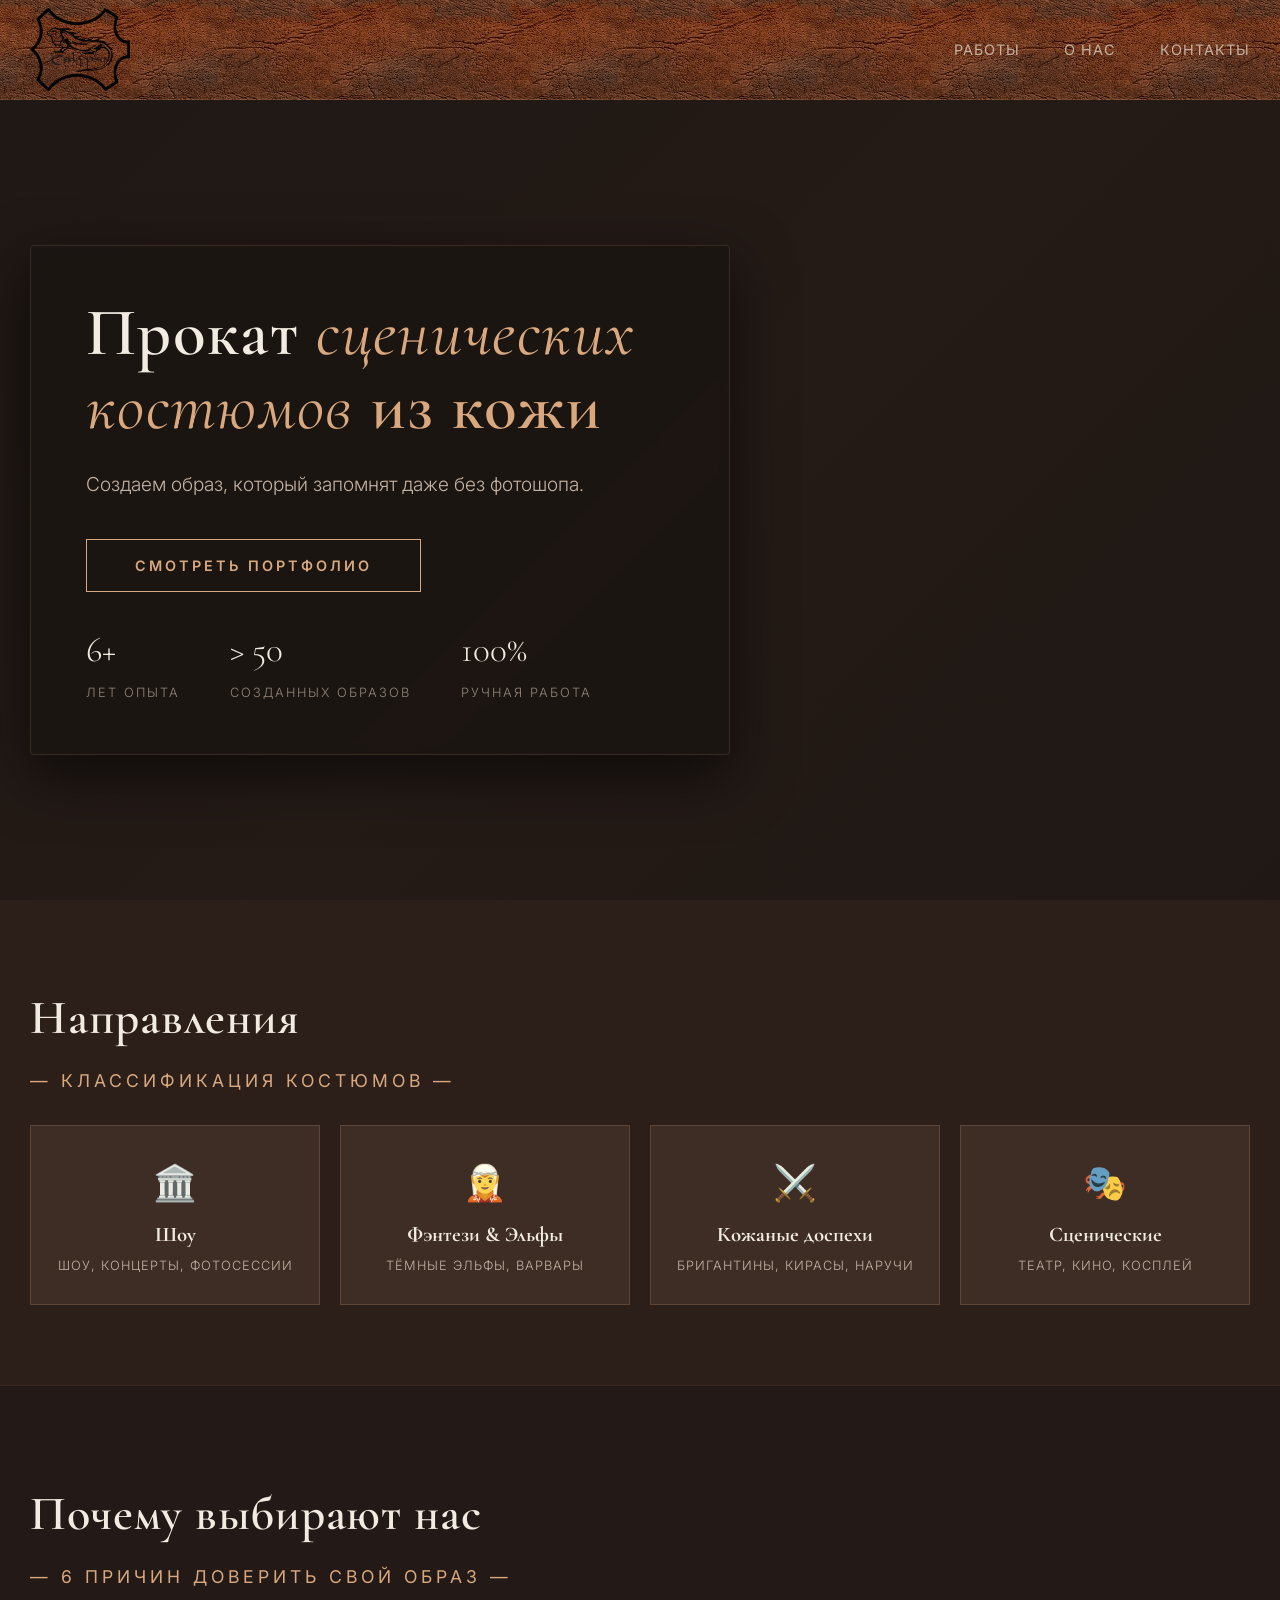
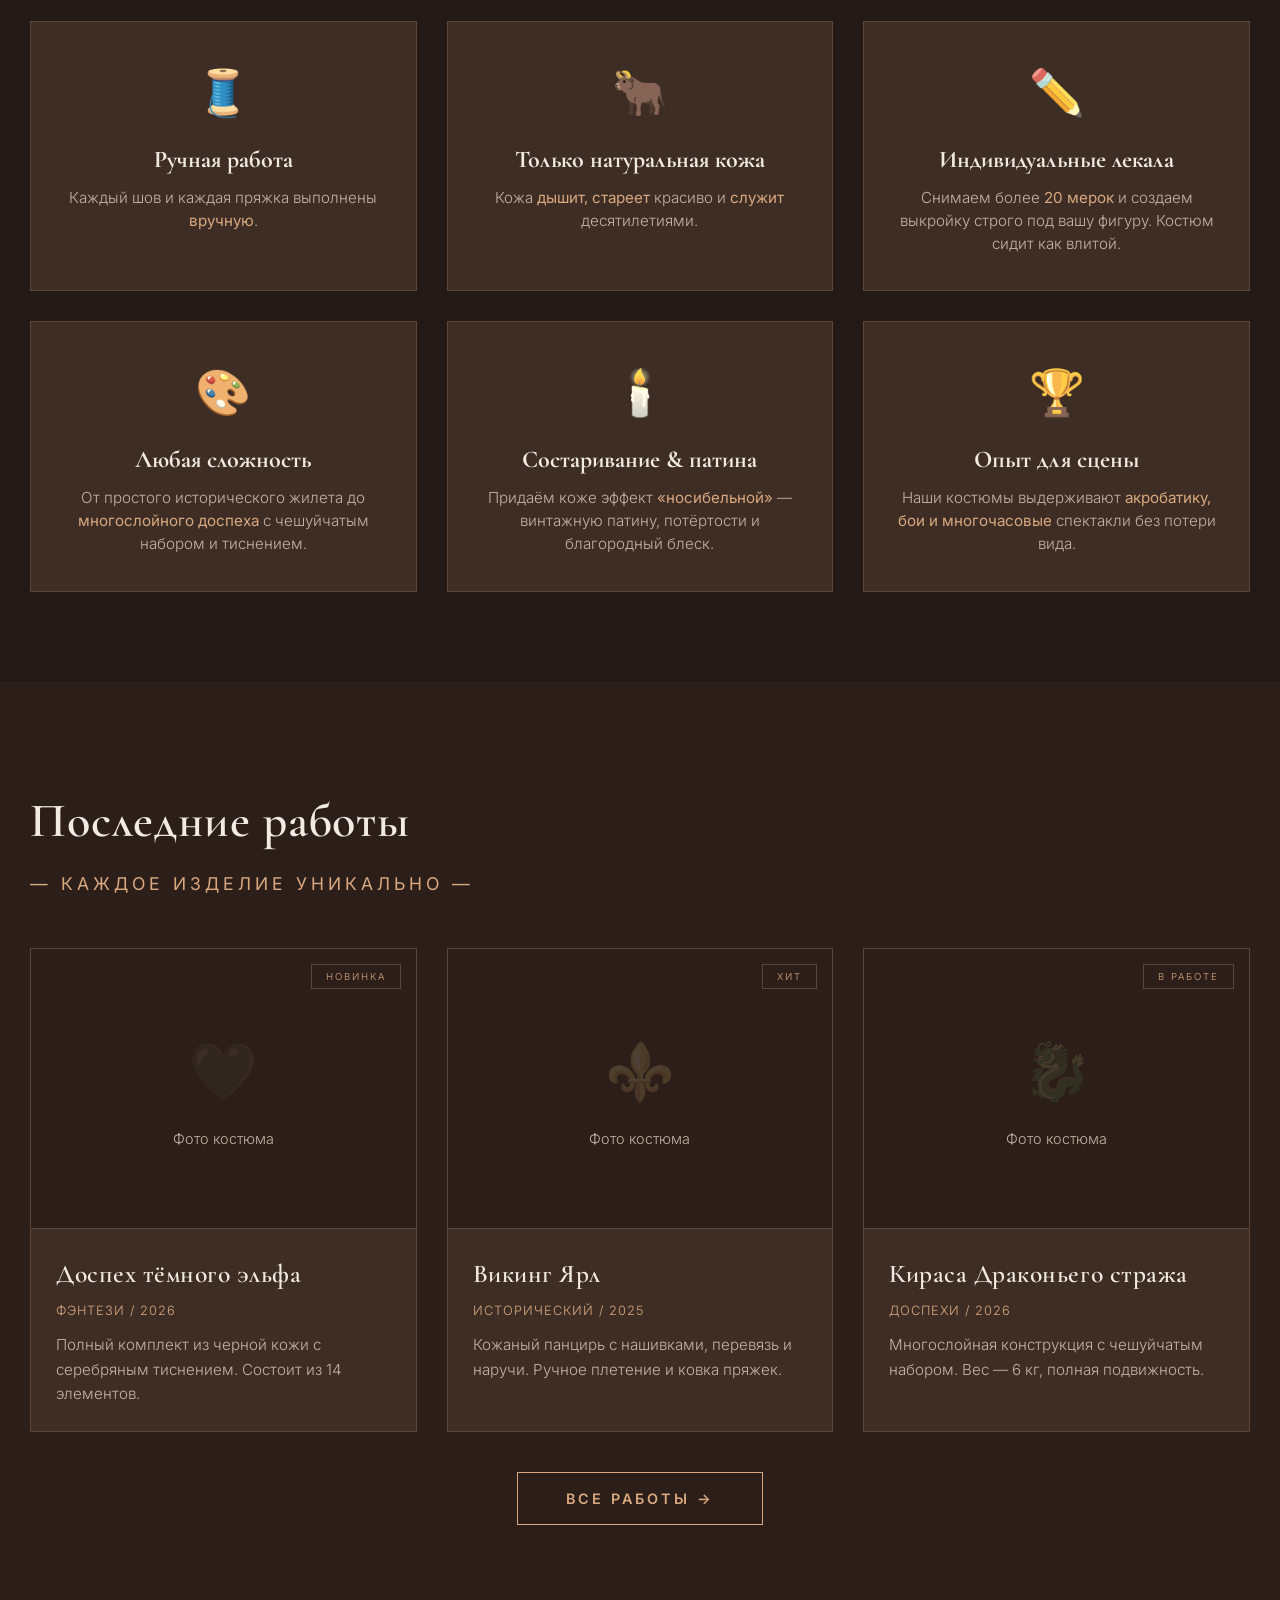
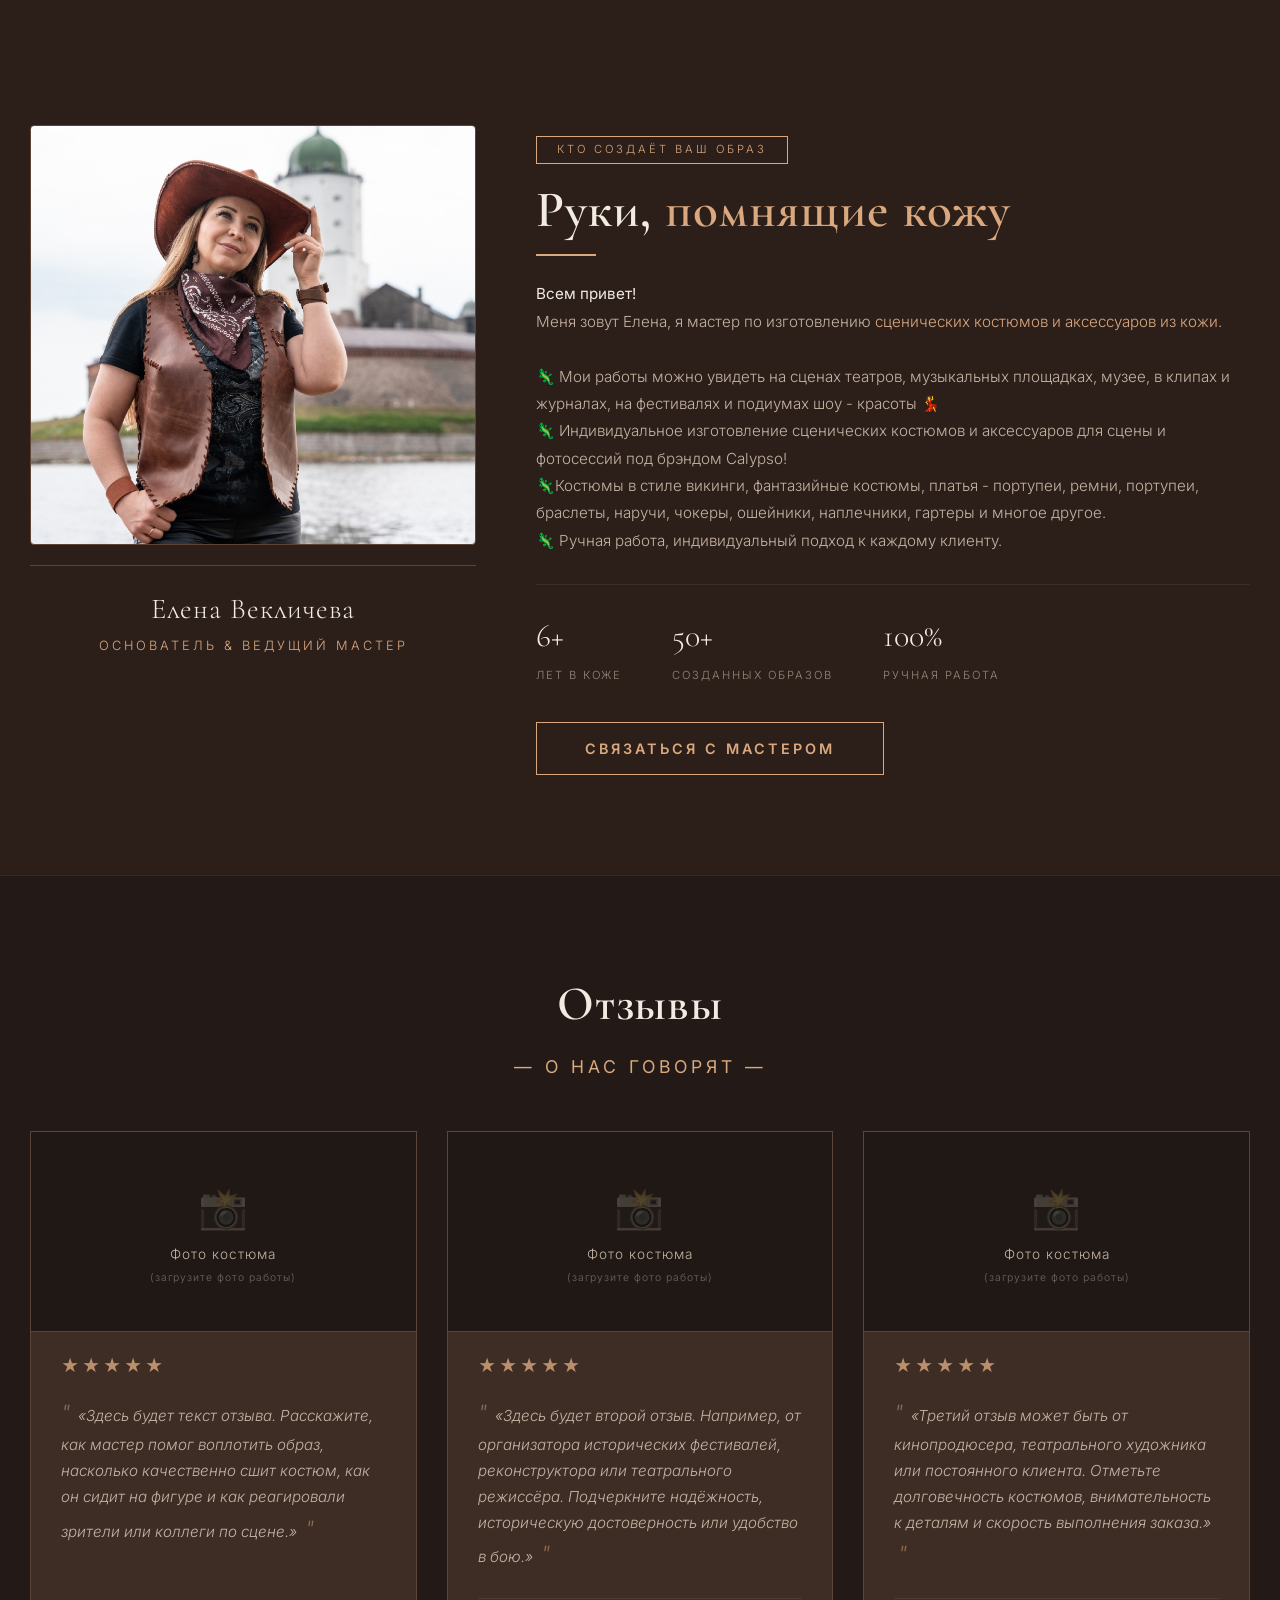
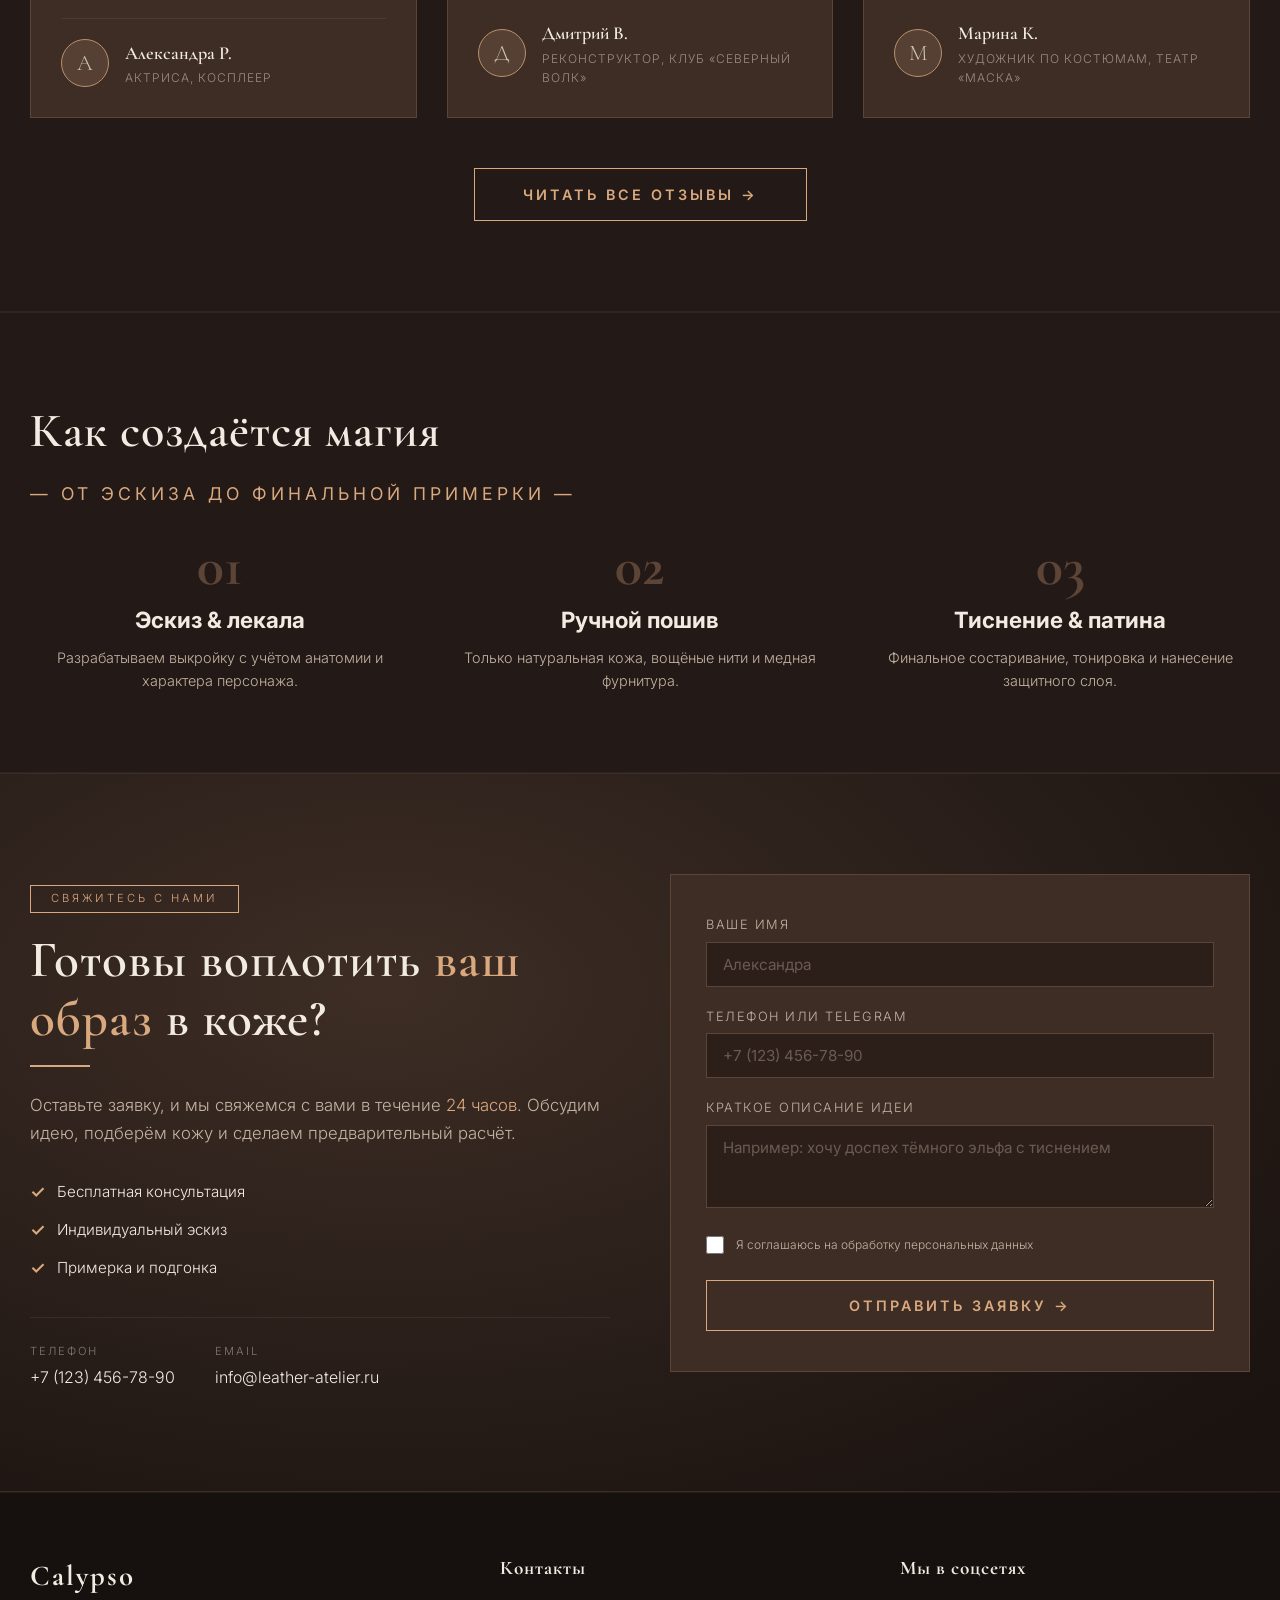
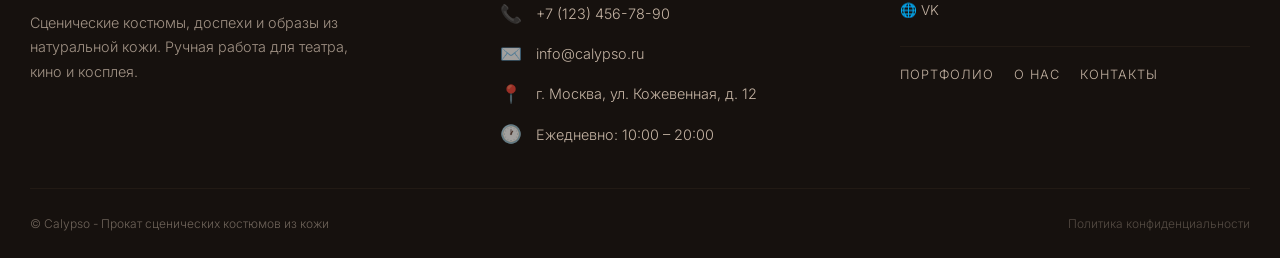
==== index.html @ 874134fe "Add files via upload" ====
<!DOCTYPE html>
<html lang="ru">
<head>
    <meta charset="UTF-8">
    <meta name="viewport" content="width=device-width, initial-scale=1.0">
    <title>Calypso - Прокат сценических костюмов из кожи</title>
    <!-- Шрифт для "эпичности" -->
    <link rel="preconnect" href="https://fonts.googleapis.com">
    <link rel="preconnect" href="https://fonts.gstatic.com" crossorigin>
    <link href="https://fonts.googleapis.com/css2?family=Cormorant+Garamond:ital,wght@0,400;0,600;0,700;1,400&family=Inter:wght@300;400;600&display=swap" rel="stylesheet">
    <link rel="stylesheet" href="style.css">
    <link rel="stylesheet" href="media.css">
    <script src="script.js" defer></script>
</head>
<body>

<header class="header">
    <div class="container header-wrap">
        <img src="img/logo_calypso.png" width="100px">
        <nav class="nav">
            <a href="#portfolio">Работы</a>
            <a href="#expert">О нас</a>
            <a href="#footer">Контакты</a>
        </nav>
    </div>
</header>

<main>
    <!-- 1 ГЕРОЙ (Fullscreen + Параллакс) -->
    <section class="hero hero-fullscreen" id="hero">
        <div class="hero-parallax" id="heroParallax">
            <div class="hero-bg-image">

                <!-- РАСКОММЕНТИРУЙТЕ ДЛЯ РЕАЛЬНОГО ФОТО -->
                <img src="img/main3.jpg" alt="Фоновое изображение">
            </div>
            <div class="hero-overlay"></div>
        </div>

        <div class="container hero-content">
            <div class="hero-text-block">
                <h1>Прокат <i>сценических костюмов </i><span class="gold-text">из кожи</span></h1>
                <p>Создаем образ, который запомнят даже без фотошопа.</p>
                <a href="#portfolio" class="btn-primary">Смотреть портфолио</a>
                <div class="hero-stats">
                    <div><span>6+</span><small>лет опыта</small></div>
                    <div><span>> 50</span><small>созданных образов</small></div>
                    <div><span>100%</span><small>ручная работа</small></div>
                </div>
            </div>
        </div>
    </section>

    <!-- 2 КЛАССИФИКАЦИЯ (заглушка) -->
    <section class="categories">
        <div class="container">
            <h2>Направления</h2>
            <div class="section-subtitle">— классификация костюмов —</div>
            <div class="categories-grid">
                <div class="category-item">
                    <div class="cat-icon">🏛️</div>
                    <h4>Шоу</h4>
                    <p>Шоу, Концерты, Фотосессии</p>
                </div>
                <div class="category-item">
                    <div class="cat-icon">🧝</div>
                    <h4>Фэнтези & Эльфы</h4>
                    <p>Тёмные эльфы, варвары</p>
                </div>
                <div class="category-item">
                    <div class="cat-icon">⚔️</div>
                    <h4>Кожаные доспехи</h4>
                    <p>Бригантины, кирасы, наручи</p>
                </div>
                <div class="category-item">
                    <div class="cat-icon">🎭</div>
                    <h4>Сценические</h4>
                    <p>Театр, кино, косплей</p>
                </div>
            </div>
        </div>
    </section>

    <!-- 3 СЕКЦИЯ: ПРЕИМУЩЕСТВА -->
    <section class="advantages">
        <div class="container">
            <h2>Почему выбирают нас</h2>
            <div class="section-subtitle">— 6 причин доверить свой образ —</div>

            <div class="advantages-grid">
                <!-- 1 -->
                <div class="advantage-item">
                    <span class="adv-icon">🧵</span>
                    <h4>Ручная работа</h4>
                    <p>Каждый шов и каждая пряжка выполнены <span class="highlight">вручную</span>.</p>
                </div>
                <!-- 2 -->
                <div class="advantage-item">
                    <span class="adv-icon">🐂</span>
                    <h4>Только натуральная кожа</h4>
                    <p>Кожа <span class="highlight">дышит, стареет</span> красиво и <span class="highlight">служит</span> десятилетиями.</p>
                </div>
                <!-- 3 -->
                <div class="advantage-item">
                    <span class="adv-icon">✏️</span>
                    <h4>Индивидуальные лекала</h4>
                    <p>Снимаем более <span class="highlight">20 мерок</span> и создаем выкройку строго под вашу фигуру. Костюм сидит как влитой.</p>
                </div>
                <!-- 4 -->
                <div class="advantage-item">
                    <span class="adv-icon">🎨</span>
                    <h4>Любая сложность</h4>
                    <p>От простого исторического жилета до <span class="highlight">многослойного доспеха</span> с чешуйчатым набором и тиснением.</p>
                </div>
                <!-- 5 -->
                <div class="advantage-item">
                    <span class="adv-icon">🕯️</span>
                    <h4>Состаривание & патина</h4>
                    <p>Придаём коже эффект <span class="highlight">«носибельной»</span> — винтажную патину, потёртости и благородный блеск.</p>
                </div>
                <!-- 6 -->
                <div class="advantage-item">
                    <span class="adv-icon">🏆</span>
                    <h4>Опыт для сцены</h4>
                    <p>Наши костюмы выдерживают <span class="highlight">акробатику, бои и многочасовые</span> спектакли без потери вида.</p>
                </div>
            </div>
        </div>
    </section>

    <!-- 4 ПОРТФОЛИО (примеры работ) -->
    <section class="portfolio" id="portfolio">
        <div class="container">
            <h2>Последние работы</h2>
            <div class="section-subtitle">— каждое изделие уникально —</div>

            <div class="portfolio-grid">
                <!-- КАРТОЧКА 1 -->
                <div class="portfolio-card">
                    <div class="card-image">
                        <div class="placeholder-icon">🖤</div>
                        <span>Фото костюма</span>
                        <div class="badge">новинка</div>
                    </div>
                    <div class="card-body">
                        <h3>Доспех тёмного эльфа</h3>
                        <div class="meta">Фэнтези / 2026</div>
                        <p>Полный комплект из черной кожи с серебряным тиснением. Состоит из 14 элементов.</p>
                    </div>
                </div>

                <!-- КАРТОЧКА 2 -->
                <div class="portfolio-card">
                    <div class="card-image">
                        <div class="placeholder-icon">⚜️</div>
                        <span>Фото костюма</span>
                        <div class="badge">хит</div>
                    </div>
                    <div class="card-body">
                        <h3>Викинг Ярл</h3>
                        <div class="meta">Исторический / 2025</div>
                        <p>Кожаный панцирь с нашивками, перевязь и наручи. Ручное плетение и ковка пряжек.</p>
                    </div>
                </div>

                <!-- КАРТОЧКА 3 -->
                <div class="portfolio-card">
                    <div class="card-image">
                        <div class="placeholder-icon">🐉</div>
                        <span>Фото костюма</span>
                        <div class="badge">в работе</div>
                    </div>
                    <div class="card-body">
                        <h3>Кираса Драконьего стража</h3>
                        <div class="meta">Доспехи / 2026</div>
                        <p>Многослойная конструкция с чешуйчатым набором. Вес — 6 кг, полная подвижность.</p>
                    </div>
                </div>
            </div>

            <div style="text-align: center;">
                <a href="#" class="btn-primary">Все работы →</a>
            </div>
        </div>
    </section>

    <!-- 5 СЕКЦИЯ: ОБ ЭКСПЕРТЕ -->
    <section class="expert" id="expert">
        <div class="container">
            <div class="expert-wrap">

                <!-- Левая колонка — фото мастера (заглушка) -->
                <div class="expert-photo">
                    <div class="photo-placeholder">

                    </div>
                    <div class="expert-sign">
                        <span class="sign-name">Елена Векличева</span>
                        <span class="sign-title">Основатель &amp; ведущий мастер</span>
                    </div>
                </div>

                <!-- Правая колонка — текст -->
                <div class="expert-content">
                    <div class="expert-badge">Кто создаёт ваш образ</div>
                    <h2>Руки, <span class="gold-text">помнящие кожу</span></h2>
                    <div class="expert-divider"></div>

                    <div class="expert-text">

                        <p>
                            <strong>Всем привет!</strong><br>
                            Меня зовут Елена, я мастер по изготовлению <span class="gold-text">сценических костюмов и аксессуаров из кожи</span>.<br><br>

                            🦎 Мои работы можно увидеть на сценах театров, музыкальных площадках, музее, в клипах и журналах, на фестивалях и подиумах шоу - красоты 💃<br>

                            🦎 Индивидуальное изготовление сценических костюмов и аксессуаров для сцены и фотосессий под брэндом Calypso!<br>

                            🦎Костюмы в стиле викинги, фантазийные костюмы, платья - портупеи, ремни, портупеи, браслеты, наручи, чокеры, ошейники, наплечники, гартеры и многое другое.<br>

                            🦎 Ручная работа, индивидуальный подход к каждому клиенту.
                        </p>
                    </div>

                    <div class="expert-stats-mini">
                        <div>
                            <span>6+</span>
                            <small>лет в коже</small>
                        </div>
                        <div>
                            <span>50+</span>
                            <small>созданных образов</small>
                        </div>
                        <div>
                            <span>100%</span>
                            <small>ручная работа</small>
                        </div>
                    </div>

                    <a href="#" class="btn-primary">Связаться с мастером</a>
                </div>

            </div>
        </div>
    </section>

    <!-- 6 СЕКЦИЯ: ОТЗЫВЫ С ФОТО РАБОТ -->
    <section class="reviews">
        <div class="container">
            <div class="reviews-header">
                <h2>Отзывы</h2>
                <div class="section-subtitle">— о нас говорят —</div>
            </div>

            <div class="reviews-grid">
                <!-- ОТЗЫВ 1 -->
                <div class="review-card">
                    <div class="review-work-photo">
                        <div class="work-placeholder">
                            <span>📸</span>
                            <span>Фото костюма</span>
                            <small>(загрузите фото работы)</small>
                        </div>
                    </div>
                    <div class="review-stars">★★★★★</div>
                    <blockquote>
                        «Здесь будет текст отзыва. Расскажите, как мастер помог воплотить образ,
                        насколько качественно сшит костюм, как он сидит на фигуре и
                        как реагировали зрители или коллеги по сцене.»
                    </blockquote>
                    <div class="review-author">
                        <div class="author-avatar">
                            <span>А</span>
                        </div>
                        <div class="author-info">
                            <span class="author-name">Александра Р.</span>
                            <span class="author-role">Актриса, косплеер</span>
                        </div>
                    </div>
                </div>

                <!-- ОТЗЫВ 2 -->
                <div class="review-card">
                    <div class="review-work-photo">
                        <div class="work-placeholder">
                            <span>📸</span>
                            <span>Фото костюма</span>
                            <small>(загрузите фото работы)</small>
                        </div>
                    </div>
                    <div class="review-stars">★★★★★</div>
                    <blockquote>
                        «Здесь будет второй отзыв. Например, от организатора исторических фестивалей,
                        реконструктора или театрального режиссёра. Подчеркните надёжность,
                        историческую достоверность или удобство в бою.»
                    </blockquote>
                    <div class="review-author">
                        <div class="author-avatar">
                            <span>Д</span>
                        </div>
                        <div class="author-info">
                            <span class="author-name">Дмитрий В.</span>
                            <span class="author-role">Реконструктор, клуб «Северный волк»</span>
                        </div>
                    </div>
                </div>

                <!-- ОТЗЫВ 3 -->
                <div class="review-card">
                    <div class="review-work-photo">
                        <div class="work-placeholder">
                            <span>📸</span>
                            <span>Фото костюма</span>
                            <small>(загрузите фото работы)</small>
                        </div>
                    </div>
                    <div class="review-stars">★★★★★</div>
                    <blockquote>
                        «Третий отзыв может быть от кинопродюсера, театрального художника или
                        постоянного клиента. Отметьте долговечность костюмов, внимательность
                        к деталям и скорость выполнения заказа.»
                    </blockquote>
                    <div class="review-author">
                        <div class="author-avatar">
                            <span>М</span>
                        </div>
                        <div class="author-info">
                            <span class="author-name">Марина К.</span>
                            <span class="author-role">Художник по костюмам, театр «Маска»</span>
                        </div>
                    </div>
                </div>
            </div>

            <!-- Кнопка "Все отзывы" -->
            <div class="reviews-footer">
                <a href="#" class="btn-primary">Читать все отзывы →</a>
            </div>
        </div>
    </section>

    <!-- 7 ПРОЦЕСС -->
    <section class="process">
        <div class="container">
            <h2>Как создаётся магия</h2>
            <div class="section-subtitle">— от эскиза до финальной примерки —</div>
            <div class="process-steps">
                <div class="step">
                    <div class="num">01</div>
                    <h4>Эскиз & лекала</h4>
                    <p>Разрабатываем выкройку с учётом анатомии и характера персонажа.</p>
                </div>
                <div class="step">
                    <div class="num">02</div>
                    <h4>Ручной пошив</h4>
                    <p>Только натуральная кожа, вощёные нити и медная фурнитура.</p>
                </div>
                <div class="step">
                    <div class="num">03</div>
                    <h4>Тиснение & патина</h4>
                    <p>Финальное состаривание, тонировка и нанесение защитного слоя.</p>
                </div>
            </div>
        </div>
    </section>

    <!-- 8 СЕКЦИЯ: ПРИЗЫВ К ДЕЙСТВИЮ + ФОРМА -->
    <section class="cta">
        <div class="container">
            <div class="cta-wrap">

                <!-- Левая часть — текст -->
                <div class="cta-content">
                    <div class="cta-badge">Свяжитесь с нами</div>
                    <h2>Готовы воплотить <span class="gold-text">ваш образ</span> в коже?</h2>
                    <div class="cta-divider"></div>
                    <p class="cta-text">
                        Оставьте заявку, и мы свяжемся с вами в течение <span class="gold-text">24 часов</span>.
                        Обсудим идею, подберём кожу и сделаем предварительный расчёт.
                    </p>

                    <div class="cta-features">
                        <div class="cta-feature">
                            <span class="feature-icon">✓</span>
                            <span>Бесплатная консультация</span>
                        </div>
                        <div class="cta-feature">
                            <span class="feature-icon">✓</span>
                            <span>Индивидуальный эскиз</span>
                        </div>
                        <div class="cta-feature">
                            <span class="feature-icon">✓</span>
                            <span>Примерка и подгонка</span>
                        </div>
                    </div>

                    <div class="cta-contacts">
                        <div>
                            <span class="contact-label">Телефон</span>
                            <a href="tel:+71234567890" class="contact-link">+7 (123) 456-78-90</a>
                        </div>
                        <div>
                            <span class="contact-label">Email</span>
                            <a href="mailto:info@leather-atelier.ru" class="contact-link">info@leather-atelier.ru</a>
                        </div>
                    </div>
                </div>

                <!-- Правая часть — форма -->
                <div class="cta-form">
                    <form action="#" method="POST" id="contactForm">
                        <div class="form-group">
                            <label for="cta-name">Ваше имя</label>
                            <input type="text" id="cta-name" name="name" placeholder="Александра" required>
                        </div>

                        <div class="form-group">
                            <label for="cta-phone">Телефон или Telegram</label>
                            <input type="text" id="cta-phone" name="phone" placeholder="+7 (123) 456-78-90" required>
                        </div>

                        <div class="form-group">
                            <label for="cta-message">Краткое описание идеи</label>
                            <textarea id="cta-message" name="message" rows="3" placeholder="Например: хочу доспех тёмного эльфа с тиснением"></textarea>
                        </div>

                        <div class="form-group form-checkbox">
                            <input type="checkbox" id="cta-agree" name="agree" required>
                            <label for="cta-agree">
                                Я соглашаюсь на обработку персональных данных
                            </label>
                        </div>

                        <button type="submit" class="btn-primary btn-form">Отправить заявку →</button>
                    </form>
                </div>

            </div>
        </div>
    </section>

</main>

<!-- ФУТЕР С КОНТАКТАМИ -->
<!-- ======================================== -->
<footer id="footer">
    <div class="container">
        <div class="footer-grid">

            <!-- Колонка 1: Логотип + описание -->
            <div class="footer-col footer-brand">
                <div class="footer-logo">Calypso</div>
                <p class="footer-desc">
                    Сценические костюмы, доспехи и образы из натуральной кожи.
                    Ручная работа для театра, кино и косплея.
                </p>
            </div>

            <!-- Колонка 2: Контакты -->
            <div class="footer-col footer-contacts">
                <h4>Контакты</h4>
                <ul class="footer-contact-list">
                    <li>
                        <span class="fc-icon">📞</span>
                        <a href="tel:+71234567890">+7 (123) 456-78-90</a>
                    </li>
                    <li>
                        <span class="fc-icon">✉️</span>
                        <a href="mailto:info@leather-atelier.ru">info@calypso.ru</a>
                    </li>
                    <li>
                        <span class="fc-icon">📍</span>
                        <span>г. Москва, ул. Кожевенная, д. 12</span>
                    </li>
                    <li>
                        <span class="fc-icon">🕐</span>
                        <span>Ежедневно: 10:00 – 20:00</span>
                    </li>
                </ul>
            </div>

            <!-- Колонка 3: Соцсети + быстрые ссылки -->
            <div class="footer-col footer-social-col">
                <h4>Мы в соцсетях</h4>
                <div class="footer-social-links">
                    <a href="https://vk.ru/kozha.calypso" class="social-link" title="VK">🌐 VK</a>
                </div>
                <div class="footer-nav-links">
                    <a href="#portfolio">Портфолио</a>
                    <a href="#expert">О нас</a>
                    <a href="#footer">Контакты</a>
                </div>
            </div>

        </div>

        <!-- Нижняя строка -->
        <div class="footer-bottom">
            <span>© Calypso - Прокат сценических костюмов из кожи</span>
            <span>
        <a href="#" class="footer-policy">Политика конфиденциальности</a>
      </span>
        </div>
    </div>
</footer>

</body>
</html>
---- style.css ----
/* ----- НОВАЯ ПАЛИТРА "БЛАГОРОДНАЯ КОЖА" (СИЛЬНО ОТЛИЧАЕТСЯ ОТ ЧЕРНОГО) ----- */
   :root {
     --bg-deep: #2c1f1a;    /* ТЕПЛЫЙ КОРИЧНЕВЫЙ, почти кофе */
     --bg-card: #3d2d25;    /* СВЕТЛЕЕ НА 1 ТОН */
     --bg-light: #4f3a30;   /* ДЛЯ ГРАДИЕНТОВ */
     --text-cream: #f2ebe1; /* СВЕТЛЫЙ КРЕМ, как светлая замша */
     --text-muted: #c4b3a3; /* НЕЖНЫЙ БЕЖЕВО-СЕРЫЙ */
     --leather-gold: #d9a87e; /* МЕДОВО-КОНЬЯЧНЫЙ */
     --leather-rich: #b8835a; /* НАСЫЩЕННЫЙ ОРЕХ */
     --border-leather: #5c4537; /* ЦВЕТ ШВА НА КОЖЕ */
     --shadow-warm: rgba(180, 120, 80, 0.25);
   }

   * {
     margin: 0;
     padding: 0;
     box-sizing: border-box;
   }

   body {
     background-color: var(--bg-deep);
     color: var(--text-cream);
     font-family: 'Inter', sans-serif;
     font-weight: 300;
     line-height: 1.6;
     scroll-behavior: smooth;
   }

   .container {
     max-width: 1280px;
     margin: 0 auto;
     padding: 0 30px;
   }

   h1, h2, h3 {
     font-family: 'Cormorant Garamond', serif;
     font-weight: 600;
     letter-spacing: 0.02em;
   }

   h2 {
     font-size: 3rem;
     margin-bottom: 10px;
     color: var(--text-cream);
   }

   .section-subtitle {
     font-size: 1.1rem;
     text-transform: uppercase;
     letter-spacing: 4px;
     color: var(--leather-gold);
     font-weight: 400;
     margin-bottom: 30px;
   }

   .gold-text {
     color: var(--leather-gold);
   }

   .btn-primary {
     display: inline-block;
     background: transparent;
     border: 1.5px solid var(--leather-gold);
     color: var(--leather-gold);
     padding: 14px 48px;
     font-size: 0.9rem;
     text-transform: uppercase;
     letter-spacing: 3px;
     font-weight: 600;
     cursor: pointer;
     transition: all 0.3s ease;
     text-decoration: none;
     font-family: 'Inter', sans-serif;
   }

   .btn-primary:hover {
     background: var(--leather-gold);
     color: var(--bg-deep);
     box-shadow: 0 0 30px var(--shadow-warm);
   }

   /* ----- ШАПКА ----- */
   header {
       background-image: url("img/kozha.jpg");
     padding: 8px 0;
     border-bottom: 1px solid rgba(217, 168, 126, 0.2);
     position: sticky;
     top: 0;


     z-index: 50;
   }

   .header-wrap {

     display: flex;
     justify-content: space-between;
     align-items: center;
   }

   .logo {
     font-family: 'Cormorant Garamond', serif;
     font-size: 1.8rem;
     font-weight: 700;
     letter-spacing: 2px;
     color: var(--text-cream);
   }

   .logo span {
     color: var(--leather-gold);
   }

   .nav a {
     color: var(--text-muted);
     text-decoration: none;
     margin-left: 40px;
     font-size: 0.9rem;
     letter-spacing: 1px;
     transition: color 0.3s;
     text-transform: uppercase;
     font-weight: 400;
   }

   .nav a:hover {
     color: var(--text-cream);
   }

/* ----- 1 ГЕРОЙ (FULLSCREEN + ПАРАЛЛАКС) ----- */
.hero-fullscreen {
    position: relative;
    height: calc(100vh - 100px); /* 80px — примерная высота шапки */
    min-height: 450px;
    display: flex;
    align-items: center;
    padding: 0;
    background: none;
    border-bottom: none;
    overflow: hidden;
}

/* Параллакс-контейнер */
.hero-parallax {
    position: absolute;
    top: -20%;
    left: 0;
    width: 100%;
    height: 140%;
    z-index: 0;
    will-change: transform;
    transition: transform 0.05s linear;
}

.hero-bg-image {
    width: 100%;
    height: 100%;
    background: #2c1f1a;
}

.hero-bg-image img {
    width: 100%;
    height: 100%;
    object-fit: cover;
    display: block;
}

/* Затемнение */
.hero-overlay {
    position: absolute;
    top: 0;
    left: 0;
    width: 100%;
    height: 100%;
    background: linear-gradient(
            135deg,
            rgba(26, 21, 18, 0.75) 0%,
            rgba(26, 21, 18, 0.45) 50%,
            rgba(26, 21, 18, 0.7) 100%
    );
    z-index: 1;
}

/* Контент поверх фона */
.hero-content {
    position: relative;
    z-index: 2;
    width: 100%;
    padding: 40px 30px;
}

/* Текстовый блок */
.hero-text-block {
    max-width: 700px;
    background: rgba(26, 21, 18, 0.75);
    backdrop-filter: blur(4px);
    padding: 50px 55px;
    border: 1px solid rgba(217, 168, 126, 0.15);
    border-radius: 4px;
    box-shadow: 0 20px 60px rgba(0, 0, 0, 0.6);
}

.hero-text-block h1 {
    font-size: 4.2rem;
    line-height: 1.1;
    margin-bottom: 25px;
    color: #f2ebe1;
}

.hero-text-block h1 i {
    font-style: italic;
    font-weight: 400;
    color: var(--leather-gold);
}

.hero-text-block .gold-text {
    color: var(--leather-gold);
}

.hero-text-block p {
    font-size: 1.2rem;
    color: var(--text-muted);
    max-width: 500px;
    margin-bottom: 40px;
}

.hero-text-block .hero-stats {
    display: flex;
    gap: 50px;
    margin-top: 30px;
}

.hero-text-block .hero-stats div span {
    display: block;
    font-size: 2.2rem;
    font-family: 'Cormorant Garamond', serif;
    color: #f2ebe1;
}

.hero-text-block .hero-stats div small {
    font-size: 0.8rem;
    text-transform: uppercase;
    letter-spacing: 2px;
    color: var(--text-muted);
    opacity: 0.7;
}

.hero-text-block .btn-primary {
    border-color: var(--leather-gold);
    color: var(--leather-gold);
}

.hero-text-block .btn-primary:hover {
    background: var(--leather-gold);
    color: var(--bg-deep);
    box-shadow: 0 0 30px rgba(217, 168, 126, 0.25);
}

   /* ----- 2 КАТЕГОРИИ ----- */
   .categories {
     padding: 80px 0;
     border-bottom: 1px solid rgba(217, 168, 126, 0.08);
   }

   .categories-grid {
     display: grid;
     grid-template-columns: repeat(4, 1fr);
     gap: 20px;
     margin-top: 20px;
   }

   .category-item {
     background: var(--bg-card);
     padding: 28px 20px;
     text-align: center;
     border: 1px solid var(--border-leather);
     transition: all 0.3s;
     cursor: default;
   }

   .category-item:hover {
     border-color: var(--leather-gold);
     transform: translateY(-4px);
     background: #4f3a30;
     box-shadow: 0 12px 30px rgba(0,0,0,0.4);
   }

   .category-item .cat-icon {
     font-size: 2.2rem;
     margin-bottom: 8px;
     filter: sepia(0.3);
   }

   .category-item h4 {
     font-family: 'Cormorant Garamond', serif;
     font-size: 1.3rem;
     color: var(--text-cream);
   }

   .category-item p {
     font-size: 0.8rem;
     color: var(--text-muted);
     margin-top: 4px;
     text-transform: uppercase;
     letter-spacing: 1px;
   }
   
   /* ----- 3 СЕКЦИЯ: ПРЕИМУЩЕСТВА ----- */
.advantages {
  padding: 90px 0;
  background: #231916;
  border-bottom: 1px solid rgba(217, 168, 126, 0.08);
}

.advantages-grid {
  display: grid;
  grid-template-columns: repeat(3, 1fr);
  gap: 30px;
  margin-top: 30px;
}

.advantage-item {
  background: var(--bg-card);
  padding: 35px 28px;
  border: 1px solid var(--border-leather);
  transition: all 0.3s ease;
  position: relative;
  text-align: center;
}

.advantage-item:hover {
  border-color: var(--leather-gold);
  transform: translateY(-6px);
  box-shadow: 0 16px 40px rgba(0,0,0,0.5);
}

.advantage-item .adv-icon {
  font-size: 2.8rem;
  margin-bottom: 12px;
  display: block;
  filter: sepia(0.3);
}

.advantage-item h4 {
  font-family: 'Cormorant Garamond', serif;
  font-size: 1.5rem;
  color: var(--text-cream);
  margin-bottom: 8px;
}

.advantage-item p {
  color: var(--text-muted);
  font-size: 0.95rem;
  line-height: 1.5;
}

.advantage-item .highlight {
  color: var(--leather-gold);
  font-weight: 400;
}

   /* ----- 4 ПОРТФОЛИО ----- */
   .portfolio {
     padding: 100px 0;
   }

   .portfolio-grid {
     display: grid;
     grid-template-columns: repeat(3, 1fr);
     gap: 30px;
     margin: 50px 0 40px;
   }

   .portfolio-card {
     background: var(--bg-card);
     border: 1px solid var(--border-leather);
     transition: all 0.4s ease;
     position: relative;
   }

   .portfolio-card:hover {
     transform: scale(1.02);
     border-color: var(--leather-gold);
     box-shadow: 0 20px 40px rgba(0,0,0,0.6);
   }

   .card-image {
     height: 280px;
     background: #2c1f1a;
     display: flex;
     flex-direction: column;
     align-items: center;
     justify-content: center;
     color: var(--text-muted);
     font-size: 0.9rem;
     border-bottom: 1px solid var(--border-leather);
     position: relative;
   }

   .card-image .placeholder-icon {
     font-size: 3.5rem;
     opacity: 0.15;
     margin-bottom: 10px;
     filter: sepia(0.6);
   }

   .card-image .badge {
     position: absolute;
     top: 15px;
     right: 15px;
     background: var(--bg-deep);
     padding: 4px 14px;
     font-size: 0.6rem;
     text-transform: uppercase;
     letter-spacing: 2px;
     color: var(--leather-gold);
     border: 1px solid var(--border-leather);
   }

   .card-body {
     padding: 25px;
   }

   .card-body h3 {
     font-size: 1.6rem;
     color: var(--text-cream);
     margin-bottom: 6px;
   }

   .card-body .meta {
     font-size: 0.8rem;
     color: var(--leather-gold);
     text-transform: uppercase;
     letter-spacing: 1px;
     margin-bottom: 12px;
   }

   .card-body p {
     color: var(--text-muted);
     font-size: 0.95rem;
   }
   
   /* ----- 5 СЕКЦИЯ: ОБ ЭКСПЕРТЕ ----- */
.expert {
  padding: 100px 0;
  background: var(--bg-deep);
  border-bottom: 1px solid rgba(217, 168, 126, 0.08);
}

.expert-wrap {
  display: grid;
  grid-template-columns: 1fr 1.6fr;
  gap: 60px;
  align-items: start;
}

/* Левая колонка — фото */
.expert-photo {
  position: relative;
}

.photo-placeholder {
    background-image: url('img/Elen.jpg');
    background-size: cover;
    background-repeat: no-repeat;
    background-position: center;
    border: 1px solid var(--border-leather);
  border-radius: 4px;
  height: 420px;
  display: flex;
  flex-direction: column;
  align-items: center;
  justify-content: center;
  text-align: center;
  //color: var(--text-muted);
  font-size: 0.9rem;
  letter-spacing: 1px;
  position: relative;
  overflow: hidden;
}

.photo-placeholder .photo-icon {
  font-size: 4rem;
  opacity: 0.2;
  margin-bottom: 12px;
}

.photo-placeholder small {
  font-size: 0.7rem;
  opacity: 0.5;
  margin-top: 6px;
}

.expert-sign {
  margin-top: 20px;
  text-align: center;
  border-top: 1px solid var(--border-leather);
  padding-top: 20px;
}

.expert-sign .sign-name {
  display: block;
  font-family: 'Cormorant Garamond', serif;
  font-size: 1.8rem;
  color: var(--text-cream);
  letter-spacing: 1px;
}

.expert-sign .sign-title {
  font-size: 0.8rem;
  text-transform: uppercase;
  letter-spacing: 3px;
  color: var(--leather-gold);
}

/* Правая колонка — текст */
.expert-content {
  padding-top: 10px;
}

.expert-badge {
  display: inline-block;
  background: transparent;
  border: 1px solid var(--leather-gold);
  padding: 4px 20px;
  font-size: 0.7rem;
  text-transform: uppercase;
  letter-spacing: 3px;
  color: var(--leather-gold);
  margin-bottom: 18px;
}

.expert-content h2 {
  font-size: 3.2rem;
  margin-bottom: 6px;
  line-height: 1.1;
}

.expert-divider {
  width: 60px;
  height: 2px;
  background: var(--leather-gold);
  margin: 16px 0 24px;
}

.expert-text .lead {
  font-size: 1.15rem;
  color: var(--text-cream);
  line-height: 1.7;
  margin-bottom: 20px;
}

.expert-text p {
  color: var(--text-muted);
  font-size: 0.95rem;
  line-height: 1.8;
  margin-bottom: 16px;
}

.expert-text p strong {
  color: var(--text-cream);
  font-weight: 400;
}

.expert-text .gold-text {
  color: var(--leather-gold);
}

/* Мини-статистика под текстом */
.expert-stats-mini {
  display: flex;
  gap: 50px;
  margin: 30px 0 35px;
  padding-top: 25px;
  border-top: 1px solid rgba(217, 168, 126, 0.1);
}

.expert-stats-mini div span {
  display: block;
  font-family: 'Cormorant Garamond', serif;
  font-size: 2rem;
  color: var(--text-cream);
}

.expert-stats-mini div small {
  font-size: 0.7rem;
  text-transform: uppercase;
  letter-spacing: 2px;
  color: var(--text-muted);
  opacity: 0.7;
}

/* ----- 6 СЕКЦИЯ: ОТЗЫВЫ С ФОТО РАБОТ ----- */
.reviews {
  padding: 90px 0;
  background: #231916;
  border-bottom: 1px solid rgba(217, 168, 126, 0.08);
}

.reviews-header {
  text-align: center;
  margin-bottom: 50px;
}

.reviews-grid {
  display: grid;
  grid-template-columns: repeat(3, 1fr);
  gap: 30px;
}

.review-card {
  background: var(--bg-card);
  border: 1px solid var(--border-leather);
  padding: 0 30px 30px;
  transition: all 0.3s ease;
  display: flex;
  flex-direction: column;
}

.review-card:hover {
  border-color: var(--leather-gold);
  transform: translateY(-4px);
  box-shadow: 0 16px 40px rgba(0,0,0,0.4);
}

.review-work-photo {
  margin: 0 -30px 20px;
  height: 200px;
  overflow: hidden;
  border-bottom: 1px solid var(--border-leather);
  background: #1f1815;
  flex-shrink: 0;
}

.work-placeholder {
  width: 100%;
  height: 100%;
  display: flex;
  flex-direction: column;
  align-items: center;
  justify-content: center;
  color: var(--text-muted);
  font-size: 0.85rem;
  letter-spacing: 1px;
  gap: 4px;
}

.work-placeholder span:first-child {
  font-size: 2.5rem;
  opacity: 0.2;
  filter: sepia(0.5);
}

.work-placeholder small {
  font-size: 0.65rem;
  opacity: 0.5;
}

/* --- Для реальных фото (раскомментируйте, когда добавите img) --- */
/*
.review-work-photo img {
  width: 100%;
  height: 100%;
  object-fit: cover;
  display: block;
}
*/

.review-stars {
  color: var(--leather-gold);
  font-size: 1.1rem;
  letter-spacing: 3px;
  margin-bottom: 14px;
  opacity: 0.8;
}

.review-card blockquote {
  font-size: 0.95rem;
  line-height: 1.7;
  color: var(--text-muted);
  font-style: italic;
  margin-bottom: 25px;
  flex-grow: 1;
  quotes: none;
}

.review-card blockquote::before {
  content: '"';
  color: var(--leather-gold);
  font-size: 1.4rem;
  margin-right: 4px;
  opacity: 0.5;
}

.review-card blockquote::after {
  content: '"';
  color: var(--leather-gold);
  font-size: 1.4rem;
  margin-left: 4px;
  opacity: 0.5;
}

.review-author {
  display: flex;
  align-items: center;
  gap: 16px;
  border-top: 1px solid rgba(217, 168, 126, 0.1);
  padding-top: 20px;
}

.author-avatar {
  width: 48px;
  height: 48px;
  border-radius: 50%;
  background: var(--border-leather);
  display: flex;
  align-items: center;
  justify-content: center;
  font-family: 'Cormorant Garamond', serif;
  font-size: 1.4rem;
  color: var(--text-cream);
  flex-shrink: 0;
  border: 1px solid var(--leather-gold);
  opacity: 0.8;
  overflow: hidden;
}

.author-avatar img {
  width: 100%;
  height: 100%;
  object-fit: cover;
  border-radius: 50%;
}

.author-info {
  display: flex;
  flex-direction: column;
}

.author-name {
  font-family: 'Cormorant Garamond', serif;
  font-size: 1.15rem;
  color: var(--text-cream);
  font-weight: 600;
}

.author-role {
  font-size: 0.75rem;
  text-transform: uppercase;
  letter-spacing: 1px;
  color: var(--text-muted);
  opacity: 0.7;
}

.reviews-footer {
  text-align: center;
  margin-top: 50px;
}

   /* ----- 7 ПРОЦЕСС ----- */
   .process {
     padding: 80px 0;
     background: #231916;
     border-top: 1px solid rgba(217, 168, 126, 0.08);
     border-bottom: 1px solid rgba(217, 168, 126, 0.08);
   }

   .process-steps {
     display: grid;
     grid-template-columns: repeat(3, 1fr);
     gap: 40px;
     margin-top: 30px;
   }

   .step {
     text-align: center;
   }

   .step .num {
     font-family: 'Cormorant Garamond', serif;
     font-size: 3.5rem;
     color: var(--border-leather);
     font-weight: 700;
     line-height: 1;
   }

   .step h4 {
     font-size: 1.4rem;
     color: var(--text-cream);
     margin: 8px 0;
   }

   .step p {
     color: var(--text-muted);
     font-size: 0.9rem;
   }
   
   /* ----- 8 СЕКЦИЯ: ПРИЗЫВ К ДЕЙСТВИЮ + ФОРМА ----- */
.cta {
  padding: 100px 0;
  background: radial-gradient(ellipse at 30% 30%, #3d2d25 0%, #1a1310 90%);
  border-top: 1px solid rgba(217, 168, 126, 0.15);
  border-bottom: 1px solid rgba(217, 168, 126, 0.08);
}

.cta-wrap {
  display: grid;
  grid-template-columns: 1fr 1fr;
  gap: 60px;
  align-items: start;
}

/* Левая часть */
.cta-content {
  padding-top: 10px;
}

.cta-badge {
  display: inline-block;
  background: transparent;
  border: 1px solid var(--leather-gold);
  padding: 4px 20px;
  font-size: 0.7rem;
  text-transform: uppercase;
  letter-spacing: 3px;
  color: var(--leather-gold);
  margin-bottom: 18px;
}

.cta-content h2 {
  font-size: 3.2rem;
  line-height: 1.15;
  margin-bottom: 6px;
}

.cta-divider {
  width: 60px;
  height: 2px;
  background: var(--leather-gold);
  margin: 16px 0 24px;
}

.cta-text {
  font-size: 1.05rem;
  color: var(--text-muted);
  line-height: 1.7;
  margin-bottom: 30px;
}

.cta-features {
  display: flex;
  flex-direction: column;
  gap: 10px;
  margin-bottom: 35px;
}

.cta-feature {
  display: flex;
  align-items: center;
  gap: 12px;
  font-size: 0.95rem;
  color: var(--text-cream);
}

.feature-icon {
  color: var(--leather-gold);
  font-weight: 600;
  font-size: 1.1rem;
}

.cta-contacts {
  display: flex;
  gap: 40px;
  padding-top: 25px;
  border-top: 1px solid rgba(217, 168, 126, 0.1);
}

.cta-contacts .contact-label {
  display: block;
  font-size: 0.7rem;
  text-transform: uppercase;
  letter-spacing: 2px;
  color: var(--text-muted);
  opacity: 0.6;
  margin-bottom: 4px;
}

.cta-contacts .contact-link {
  color: var(--text-cream);
  text-decoration: none;
  font-size: 1rem;
  transition: color 0.3s;
}

.cta-contacts .contact-link:hover {
  color: var(--leather-gold);
}

/* Правая часть — форма */
.cta-form {
  background: var(--bg-card);
  border: 1px solid var(--border-leather);
  padding: 40px 35px;
  transition: border-color 0.3s;
}

.cta-form:hover {
  border-color: var(--leather-gold);
}

.cta-form .form-group {
  margin-bottom: 20px;
}

.cta-form label {
  display: block;
  font-size: 0.8rem;
  text-transform: uppercase;
  letter-spacing: 1.5px;
  color: var(--text-muted);
  margin-bottom: 6px;
}

.cta-form input,
.cta-form textarea {
  width: 100%;
  padding: 12px 16px;
  background: var(--bg-deep);
  border: 1px solid var(--border-leather);
  color: var(--text-cream);
  font-family: 'Inter', sans-serif;
  font-size: 0.95rem;
  transition: border-color 0.3s;
  outline: none;
}

.cta-form input:focus,
.cta-form textarea:focus {
  border-color: var(--leather-gold);
}

.cta-form textarea {
  resize: vertical;
  min-height: 80px;
}

.cta-form input::placeholder,
.cta-form textarea::placeholder {
  color: var(--text-muted);
  opacity: 0.4;
}

.form-checkbox {
  display: flex;
  align-items: center;
  gap: 12px;
  margin: 6px 0 10px;
}

.form-checkbox input[type="checkbox"] {
  width: 18px;
  height: 18px;
  flex-shrink: 0;
  accent-color: var(--leather-gold);
  cursor: pointer;
}

.form-checkbox label {
  font-size: 0.75rem;
  text-transform: none;
  letter-spacing: 0;
  color: var(--text-muted);
  cursor: pointer;
  margin-bottom: 0;
}

.btn-form {
  width: 100%;
  text-align: center;
  justify-content: center;
  padding: 16px;
  margin-top: 6px;
  background: transparent;
  border: 1.5px solid var(--leather-gold);
  color: var(--leather-gold);
  font-size: 0.9rem;
  text-transform: uppercase;
  letter-spacing: 3px;
  font-weight: 600;
  cursor: pointer;
  transition: all 0.3s ease;
  font-family: 'Inter', sans-serif;
}

.btn-form:hover {
  background: var(--leather-gold);
  color: var(--bg-deep);
  box-shadow: 0 0 30px rgba(217, 168, 126, 0.2);
}

   /* ----- ФУТЕР С КОНТАКТАМИ ----- */
footer {
  background: #16110e;
  padding: 60px 0 25px;
  border-top: 1px solid rgba(217, 168, 126, 0.08);
}

.footer-grid {
  display: grid;
  grid-template-columns: 1.8fr 1.5fr 1.5fr;
  gap: 50px;
  padding-bottom: 40px;
  border-bottom: 1px solid rgba(217, 168, 126, 0.06);
}

/* Колонка 1: Бренд */
.footer-logo {
  font-family: 'Cormorant Garamond', serif;
  font-size: 1.8rem;
  font-weight: 700;
  letter-spacing: 2px;
  color: var(--text-cream);
  margin-bottom: 12px;
}

.footer-logo span {
  color: var(--leather-gold);
}

.footer-desc {
  color: var(--text-muted);
  font-size: 0.9rem;
  line-height: 1.7;
  max-width: 320px;
  opacity: 0.8;
}

/* Колонка 2: Контакты */
.footer-col h4 {
  font-family: 'Cormorant Garamond', serif;
  font-size: 1.2rem;
  color: var(--text-cream);
  margin-bottom: 16px;
  letter-spacing: 1px;
}

.footer-contact-list {
  list-style: none;
  padding: 0;
  display: flex;
  flex-direction: column;
  gap: 12px;
}

.footer-contact-list li {
  display: flex;
  align-items: center;
  gap: 12px;
  font-size: 0.9rem;
  color: var(--text-muted);
}

.footer-contact-list .fc-icon {
  font-size: 1.1rem;
  width: 24px;
  flex-shrink: 0;
  opacity: 0.6;
}

.footer-contact-list a {
  color: var(--text-muted);
  text-decoration: none;
  transition: color 0.3s;
}

.footer-contact-list a:hover {
  color: var(--leather-gold);
}

/* Колонка 3: Соцсети и ссылки */
.footer-social-links {
  display: flex;
  flex-wrap: wrap;
  gap: 10px 18px;
  margin-bottom: 25px;
}

.social-link {
  color: var(--text-muted);
  text-decoration: none;
  font-size: 0.85rem;
  transition: color 0.3s;
}

.social-link:hover {
  color: var(--leather-gold);
}

.footer-nav-links {
  display: flex;
  flex-wrap: wrap;
  gap: 6px 20px;
  padding-top: 18px;
  border-top: 1px solid rgba(217, 168, 126, 0.06);
}

.footer-nav-links a {
  color: var(--text-muted);
  text-decoration: none;
  font-size: 0.8rem;
  transition: color 0.3s;
  text-transform: uppercase;
  letter-spacing: 1px;
}

.footer-nav-links a:hover {
  color: var(--leather-gold);
}

/* Нижняя строка */
.footer-bottom {
  display: flex;
  justify-content: space-between;
  align-items: center;
  padding-top: 25px;
  font-size: 0.75rem;
  color: var(--text-muted);
  opacity: 0.5;
}

.footer-bottom a {
  color: var(--text-muted);
  text-decoration: none;
  transition: color 0.3s;
}

.footer-bottom a:hover {
  color: var(--leather-gold);
  opacity: 1;
}

.footer-policy {
  opacity: 0.7;
}
---- media.css ----
@media (max-width: 1024px) {
    /* ----- ШАПКА ----- */
    /* ----- 1 ГЕРОЙ (FULLSCREEN + ПАРАЛЛАКС) ----- */
    .hero-grid {
        grid-template-columns: 1fr;
        gap: 40px;
    }
    .hero h1 {
        font-size: 3.4rem;
    }

    .hero-fullscreen {
        height: calc(100vh - 70px);
        min-height: 400px;
    }

    .hero-text-block {
        padding: 40px 35px;
        max-width: 600px;
    }

    .hero-text-block h1 {
        font-size: 3.2rem;
    }

    .hero-text-block .hero-stats {
        gap: 30px;
        flex-wrap: wrap;
    }

<!-- 2 КЛАССИФИКАЦИЯ (заглушка) -->
    .categories-grid {
        grid-template-columns: repeat(2, 1fr);
    }

    /* ----- 3 СЕКЦИЯ: ПРЕИМУЩЕСТВА ----- */
    .advantages-grid {
        grid-template-columns: repeat(2, 1fr);
    }

<!-- 4 ПОРТФОЛИО (примеры работ) -->
    .portfolio-grid {
        grid-template-columns: repeat(2, 1fr);
    }

    /* ----- 5 СЕКЦИЯ: ОБ ЭКСПЕРТЕ ----- */
    .expert-wrap {
        grid-template-columns: 1fr 1.2fr;
        gap: 40px;
    }
    .expert-content h2 {
        font-size: 2.6rem;
    }

    /* --- 7 ФОТО РАБОТЫ В ОТЗЫВЕ --- */
    .reviews-grid {
        grid-template-columns: repeat(2, 1fr);
    }

    /* ----- 9 СЕКЦИЯ: ПРИЗЫВ К ДЕЙСТВИЮ + ФОРМА ----- */
    .cta-wrap {
        grid-template-columns: 1fr;
        gap: 40px;
    }

    .cta-content h2 {
        font-size: 2.6rem;
    }

    .cta-form {
        padding: 30px 25px;
    }

    /* ----- ФУТЕР С КОНТАКТАМИ ----- */
    .footer-grid {
        grid-template-columns: 1fr 1fr;
        gap: 35px;
    }
    .footer-col:first-child {
        grid-column: 1 / -1;
    }
    .footer-desc {
        max-width: 100%;
    }
}

@media (max-width: 768px) {
    .header-wrap {
        flex-direction: column;
        gap: 15px;
    }
    .nav a {
        margin: 0 12px;
        font-size: 0.75rem;
    }

    /* ----- 1 ГЕРОЙ (FULLSCREEN + ПАРАЛЛАКС) ----- */
    .hero h1 {
        font-size: 2.8rem;
    }

    .hero-stats {
        gap: 25px;
        flex-wrap: wrap;
    }

    .hero-fullscreen {
        height: calc(100vh - 60px);
        min-height: 350px;
    }

    .hero-text-block {
        padding: 30px 25px;
        max-width: 100%;
        backdrop-filter: blur(3px);
    }

    .hero-text-block h1 {
        font-size: 2.4rem;
    }

    .hero-text-block p {
        font-size: 1rem;
    }

    .hero-text-block .hero-stats {
        gap: 20px;
    }

    .hero-text-block .hero-stats div span {
        font-size: 1.8rem;
    }

    /* -- 2 КЛАССИФИКАЦИЯ (заглушка) -- */
    .categories-grid {
        grid-template-columns: 1fr;
    }

    /* ----- 3 СЕКЦИЯ: ПРЕИМУЩЕСТВА ----- */
    .advantages-grid {
        grid-template-columns: 1fr;
    }

    /*-- 4 ПОРТФОЛИО (примеры работ) -->*/
    .portfolio-grid {
        grid-template-columns: 1fr;
    }


    /* ----- 5 СЕКЦИЯ: ОБ ЭКСПЕРТЕ ----- */
    .photo-placeholder {
        background-image: url('img/Elen.jpg');
        background-size: contain;
        background-repeat: no-repeat;
        background-position: center;
        height: 280px;
    }

    .expert-wrap {
        grid-template-columns: 1fr;
        gap: 30px;
    }

    .expert-content h2 {
        font-size: 2.2rem;
    }

    .expert-stats-mini {
        gap: 25px;
        flex-wrap: wrap;
    }

    /* --- 6 ФОТО РАБОТЫ В ОТЗЫВЕ --- */
    .reviews-grid {
        grid-template-columns: 1fr;
        gap: 20px;
    }

    .review-card {
        padding: 0 20px 20px;
    }

    .review-work-photo {
        margin: 0 -20px 16px;
        height: 160px;
    }

    /* -- 7 ПРОЦЕСС -- */
    .process-steps {
        grid-template-columns: 1fr;
        gap: 30px;
    }

    /* ----- 9 СЕКЦИЯ: ПРИЗЫВ К ДЕЙСТВИЮ + ФОРМА ----- */
    .cta {
        padding: 60px 0;
    }

    .cta-content h2 {
        font-size: 2.2rem;
    }

    .cta-contacts {
        flex-direction: column;
        gap: 15px;
    }

    .cta-form {
        padding: 25px 20px;
    }

    /* ----- ФУТЕР С КОНТАКТАМИ ----- */
    .footer-wrap {
        flex-direction: column;
        text-align: center;
    }
    .footer-social a {
        margin: 0 10px;
    }

    .footer-grid {
        grid-template-columns: 1fr;
        gap: 30px;
    }
    .footer-col:first-child {
        grid-column: 1;
    }
    .footer-bottom {
        flex-direction: column;
        gap: 8px;
        text-align: center;
    }
    .footer-social-links {
        gap: 8px 14px;
    }
    .footer-nav-links {
        gap: 4px 14px;
    }
}

@media (max-width: 480px) {
    /* ----- ГЕРОЙ (FULLSCREEN + ПАРАЛЛАКС) ----- */
    .hero-fullscreen {
        height: calc(100vh - 55px);
        min-height: 300px;
    }

    .hero-text-block {
        padding: 20px 18px;
    }

    .hero-text-block h1 {
        font-size: 1.8rem;
    }

    .hero-text-block .hero-stats {
        gap: 12px;
    }

    .hero-text-block .hero-stats div span {
        font-size: 1.4rem;
    }

    .hero-text-block .hero-stats div small {
        font-size: 0.6rem;
    }
}
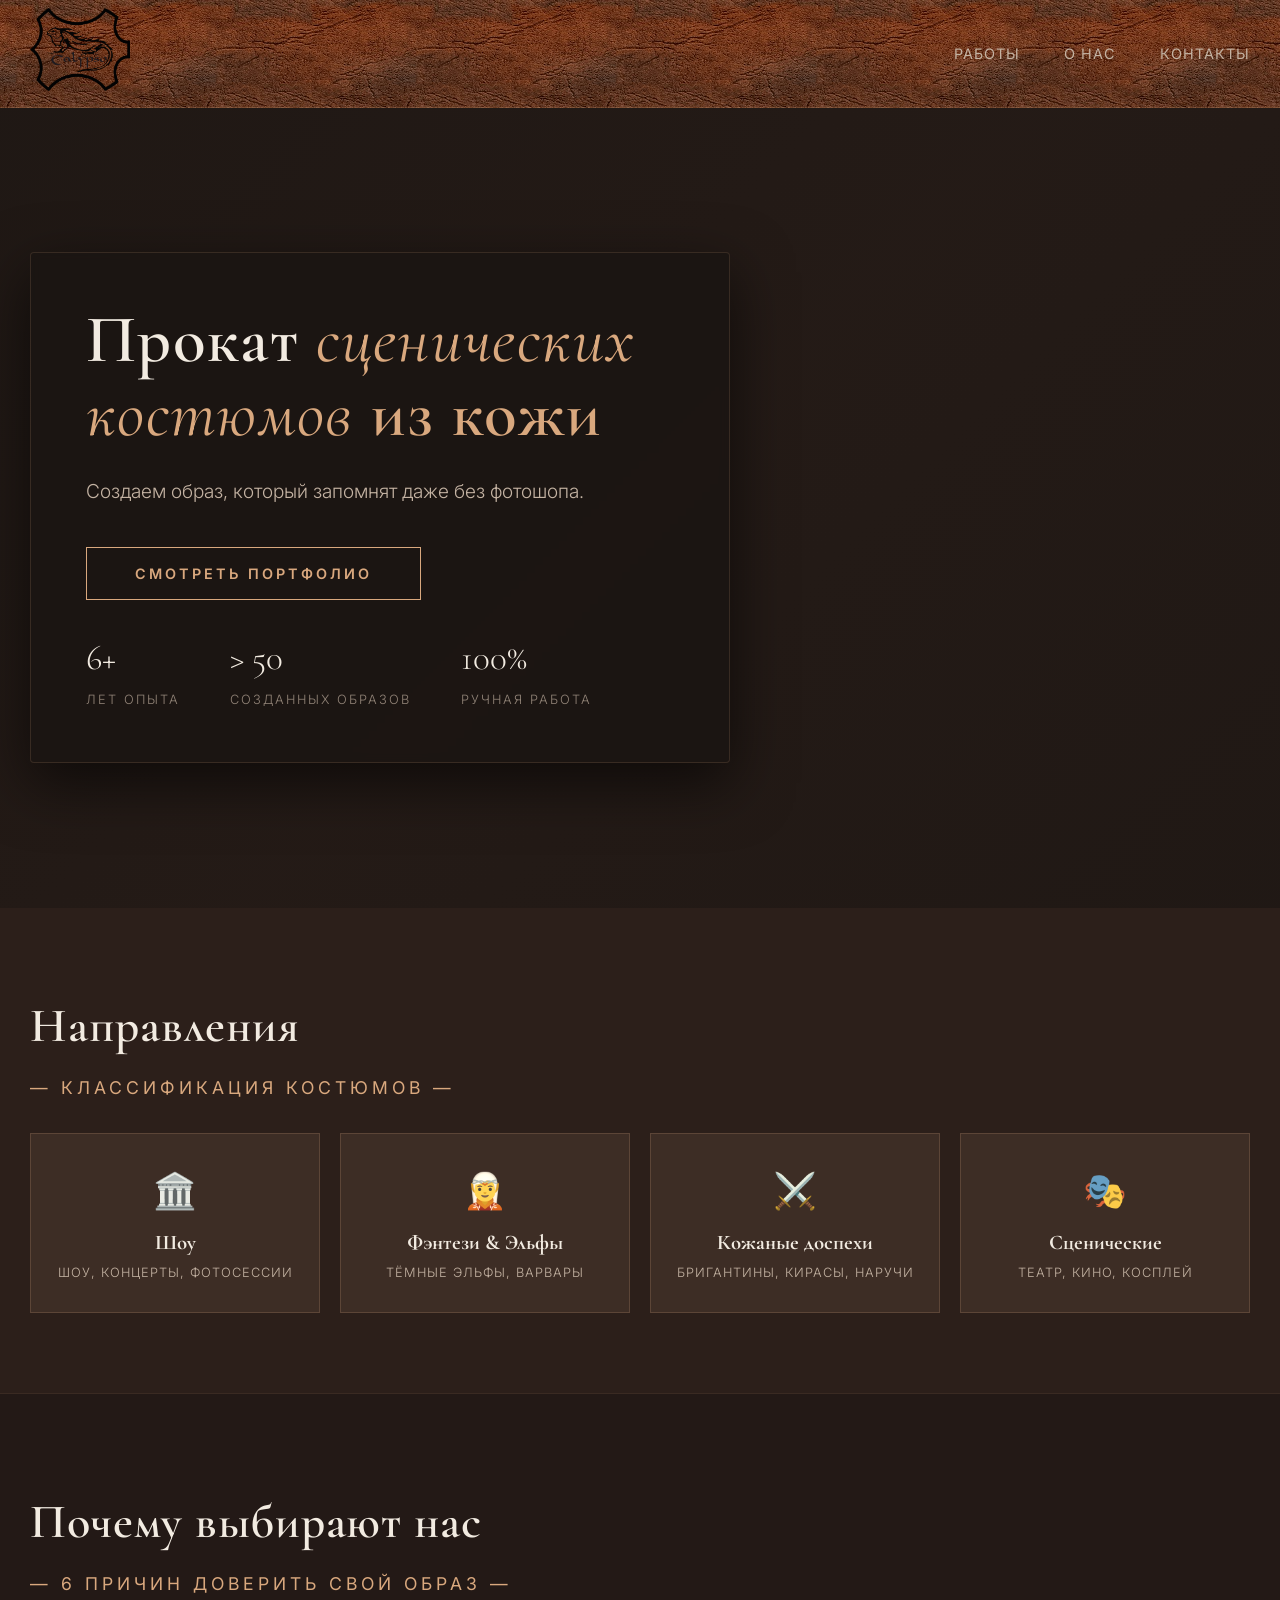
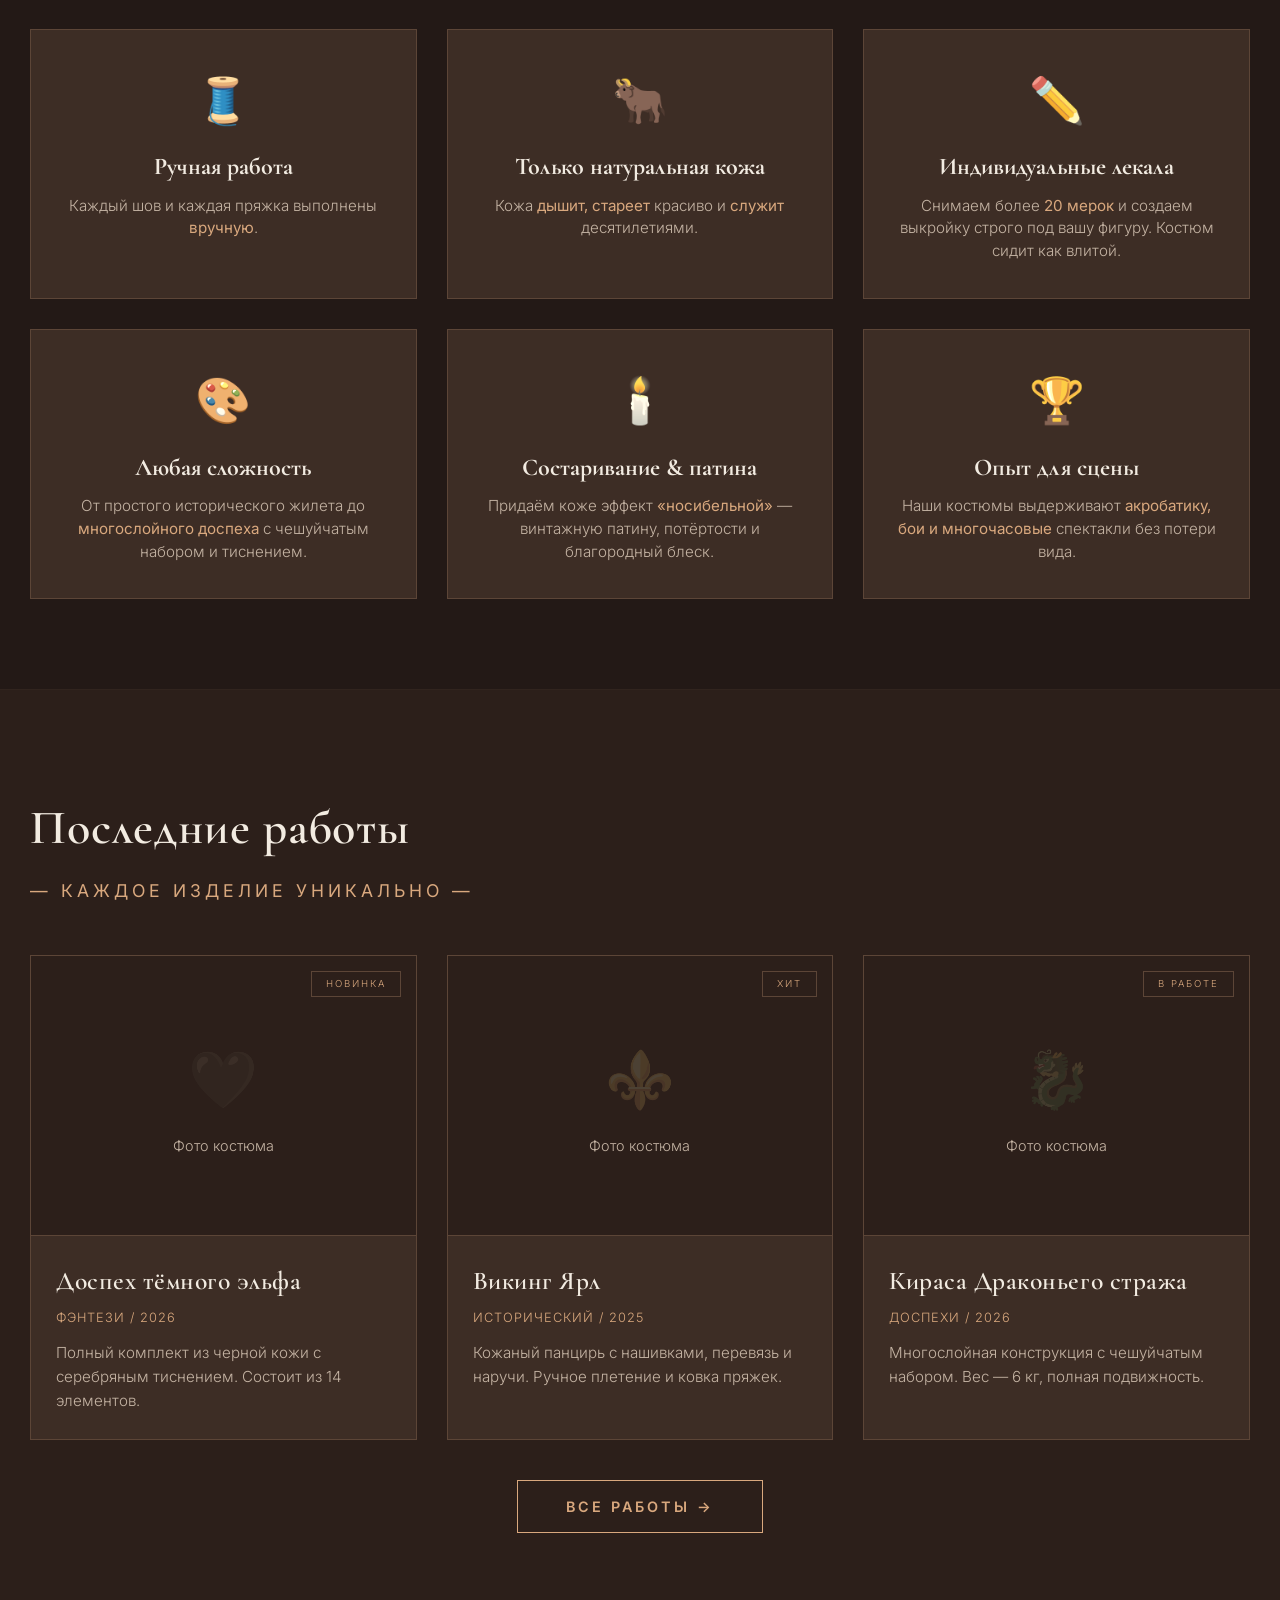
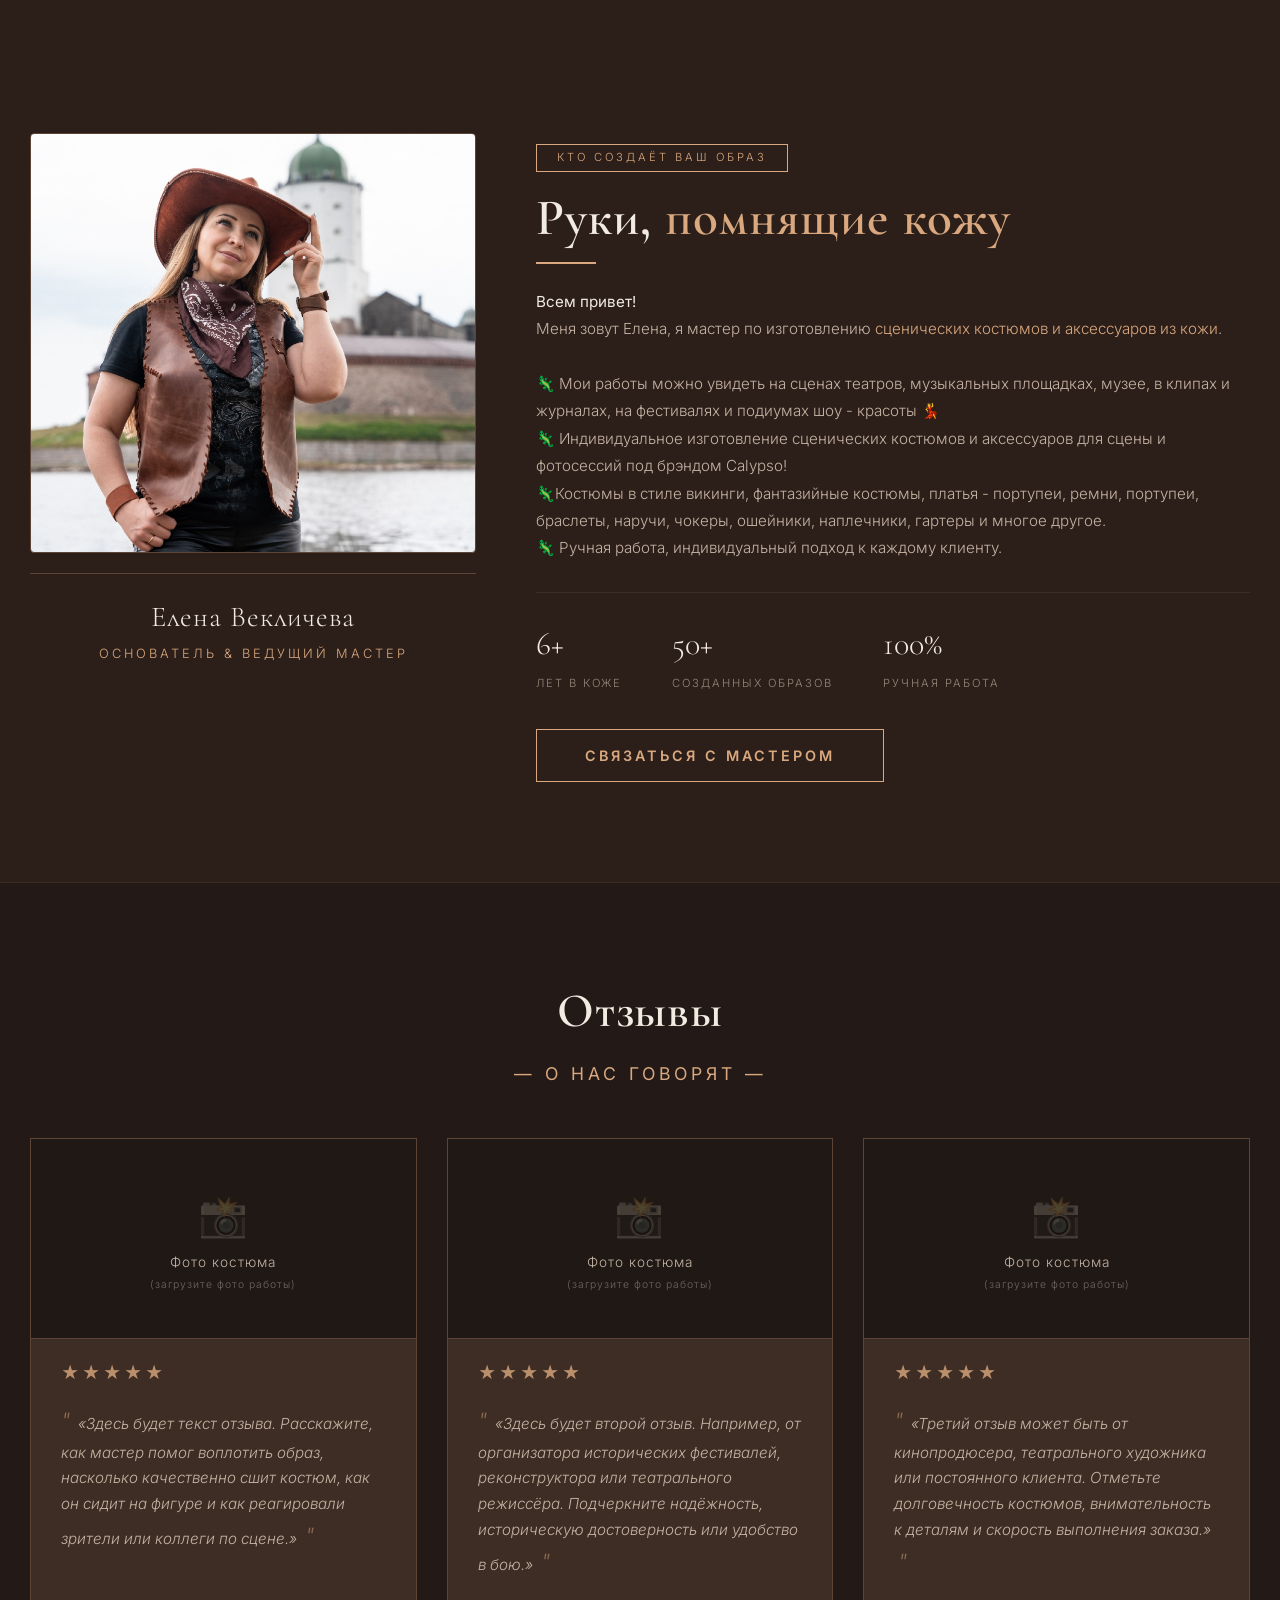
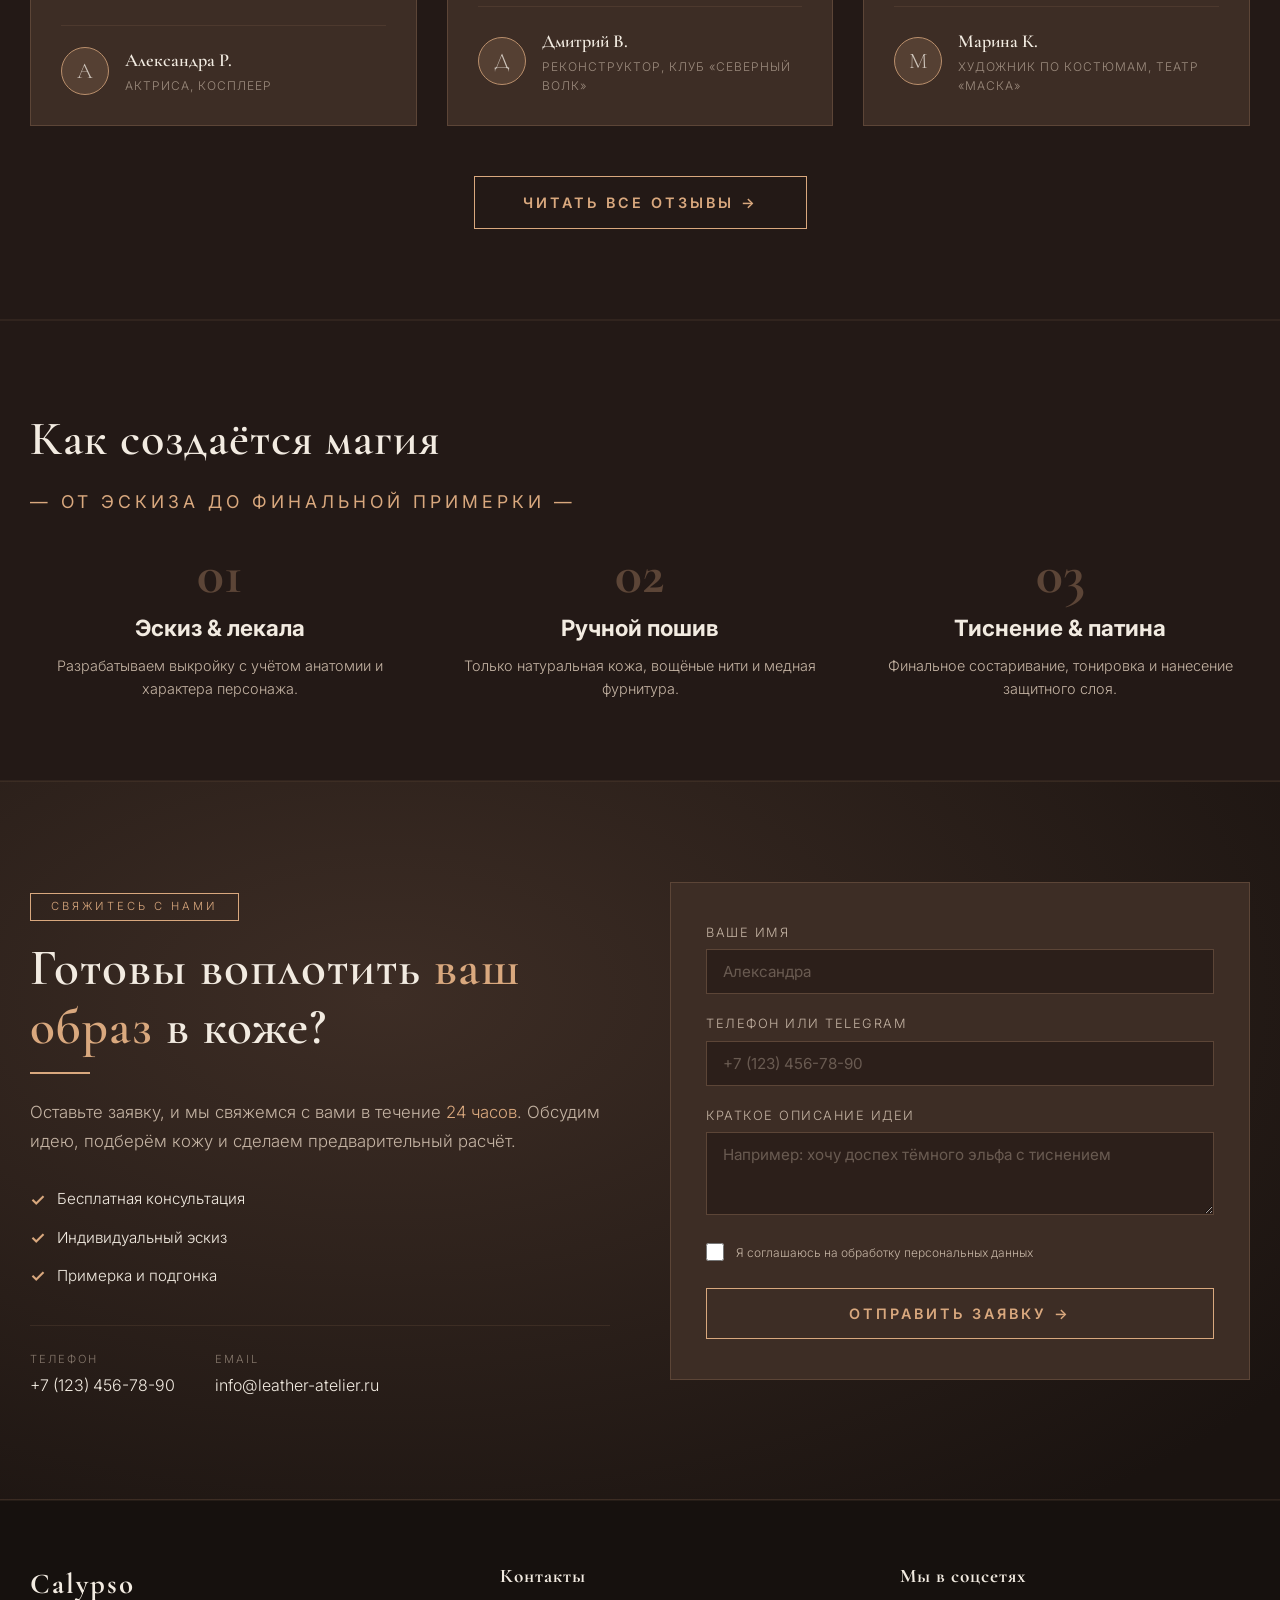
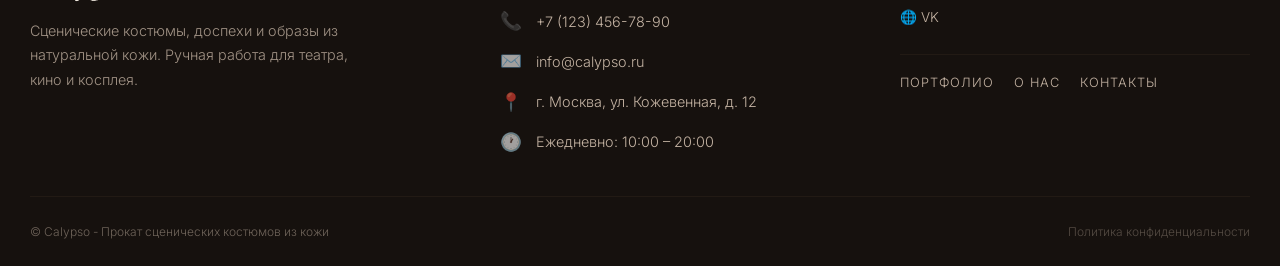
==== commit 4279f438: "first reliz" ====
--- a/index.html
+++ b/index.html
@@ -1,508 +1,517 @@
-<!DOCTYPE html>
-<html lang="ru">
-<head>
-    <meta charset="UTF-8">
-    <meta name="viewport" content="width=device-width, initial-scale=1.0">
-    <title>Calypso - Прокат сценических костюмов из кожи</title>
-    <!-- Шрифт для "эпичности" -->
-    <link rel="preconnect" href="https://fonts.googleapis.com">
-    <link rel="preconnect" href="https://fonts.gstatic.com" crossorigin>
-    <link href="https://fonts.googleapis.com/css2?family=Cormorant+Garamond:ital,wght@0,400;0,600;0,700;1,400&family=Inter:wght@300;400;600&display=swap" rel="stylesheet">
-    <link rel="stylesheet" href="style.css">
-    <link rel="stylesheet" href="media.css">
-    <script src="script.js" defer></script>
-</head>
-<body>
-
-<header class="header">
-    <div class="container header-wrap">
-        <img src="img/logo_calypso.png" width="100px">
-        <nav class="nav">
-            <a href="#portfolio">Работы</a>
-            <a href="#expert">О нас</a>
-            <a href="#footer">Контакты</a>
-        </nav>
-    </div>
-</header>
-
-<main>
-    <!-- 1 ГЕРОЙ (Fullscreen + Параллакс) -->
-    <section class="hero hero-fullscreen" id="hero">
-        <div class="hero-parallax" id="heroParallax">
-            <div class="hero-bg-image">
-
-                <!-- РАСКОММЕНТИРУЙТЕ ДЛЯ РЕАЛЬНОГО ФОТО -->
-                <img src="img/main3.jpg" alt="Фоновое изображение">
-            </div>
-            <div class="hero-overlay"></div>
-        </div>
-
-        <div class="container hero-content">
-            <div class="hero-text-block">
-                <h1>Прокат <i>сценических костюмов </i><span class="gold-text">из кожи</span></h1>
-                <p>Создаем образ, который запомнят даже без фотошопа.</p>
-                <a href="#portfolio" class="btn-primary">Смотреть портфолио</a>
-                <div class="hero-stats">
-                    <div><span>6+</span><small>лет опыта</small></div>
-                    <div><span>> 50</span><small>созданных образов</small></div>
-                    <div><span>100%</span><small>ручная работа</small></div>
-                </div>
-            </div>
-        </div>
-    </section>
-
-    <!-- 2 КЛАССИФИКАЦИЯ (заглушка) -->
-    <section class="categories">
-        <div class="container">
-            <h2>Направления</h2>
-            <div class="section-subtitle">— классификация костюмов —</div>
-            <div class="categories-grid">
-                <div class="category-item">
-                    <div class="cat-icon">🏛️</div>
-                    <h4>Шоу</h4>
-                    <p>Шоу, Концерты, Фотосессии</p>
-                </div>
-                <div class="category-item">
-                    <div class="cat-icon">🧝</div>
-                    <h4>Фэнтези & Эльфы</h4>
-                    <p>Тёмные эльфы, варвары</p>
-                </div>
-                <div class="category-item">
-                    <div class="cat-icon">⚔️</div>
-                    <h4>Кожаные доспехи</h4>
-                    <p>Бригантины, кирасы, наручи</p>
-                </div>
-                <div class="category-item">
-                    <div class="cat-icon">🎭</div>
-                    <h4>Сценические</h4>
-                    <p>Театр, кино, косплей</p>
-                </div>
-            </div>
-        </div>
-    </section>
-
-    <!-- 3 СЕКЦИЯ: ПРЕИМУЩЕСТВА -->
-    <section class="advantages">
-        <div class="container">
-            <h2>Почему выбирают нас</h2>
-            <div class="section-subtitle">— 6 причин доверить свой образ —</div>
-
-            <div class="advantages-grid">
-                <!-- 1 -->
-                <div class="advantage-item">
-                    <span class="adv-icon">🧵</span>
-                    <h4>Ручная работа</h4>
-                    <p>Каждый шов и каждая пряжка выполнены <span class="highlight">вручную</span>.</p>
-                </div>
-                <!-- 2 -->
-                <div class="advantage-item">
-                    <span class="adv-icon">🐂</span>
-                    <h4>Только натуральная кожа</h4>
-                    <p>Кожа <span class="highlight">дышит, стареет</span> красиво и <span class="highlight">служит</span> десятилетиями.</p>
-                </div>
-                <!-- 3 -->
-                <div class="advantage-item">
-                    <span class="adv-icon">✏️</span>
-                    <h4>Индивидуальные лекала</h4>
-                    <p>Снимаем более <span class="highlight">20 мерок</span> и создаем выкройку строго под вашу фигуру. Костюм сидит как влитой.</p>
-                </div>
-                <!-- 4 -->
-                <div class="advantage-item">
-                    <span class="adv-icon">🎨</span>
-                    <h4>Любая сложность</h4>
-                    <p>От простого исторического жилета до <span class="highlight">многослойного доспеха</span> с чешуйчатым набором и тиснением.</p>
-                </div>
-                <!-- 5 -->
-                <div class="advantage-item">
-                    <span class="adv-icon">🕯️</span>
-                    <h4>Состаривание & патина</h4>
-                    <p>Придаём коже эффект <span class="highlight">«носибельной»</span> — винтажную патину, потёртости и благородный блеск.</p>
-                </div>
-                <!-- 6 -->
-                <div class="advantage-item">
-                    <span class="adv-icon">🏆</span>
-                    <h4>Опыт для сцены</h4>
-                    <p>Наши костюмы выдерживают <span class="highlight">акробатику, бои и многочасовые</span> спектакли без потери вида.</p>
-                </div>
-            </div>
-        </div>
-    </section>
-
-    <!-- 4 ПОРТФОЛИО (примеры работ) -->
-    <section class="portfolio" id="portfolio">
-        <div class="container">
-            <h2>Последние работы</h2>
-            <div class="section-subtitle">— каждое изделие уникально —</div>
-
-            <div class="portfolio-grid">
-                <!-- КАРТОЧКА 1 -->
-                <div class="portfolio-card">
-                    <div class="card-image">
-                        <div class="placeholder-icon">🖤</div>
-                        <span>Фото костюма</span>
-                        <div class="badge">новинка</div>
-                    </div>
-                    <div class="card-body">
-                        <h3>Доспех тёмного эльфа</h3>
-                        <div class="meta">Фэнтези / 2026</div>
-                        <p>Полный комплект из черной кожи с серебряным тиснением. Состоит из 14 элементов.</p>
-                    </div>
-                </div>
-
-                <!-- КАРТОЧКА 2 -->
-                <div class="portfolio-card">
-                    <div class="card-image">
-                        <div class="placeholder-icon">⚜️</div>
-                        <span>Фото костюма</span>
-                        <div class="badge">хит</div>
-                    </div>
-                    <div class="card-body">
-                        <h3>Викинг Ярл</h3>
-                        <div class="meta">Исторический / 2025</div>
-                        <p>Кожаный панцирь с нашивками, перевязь и наручи. Ручное плетение и ковка пряжек.</p>
-                    </div>
-                </div>
-
-                <!-- КАРТОЧКА 3 -->
-                <div class="portfolio-card">
-                    <div class="card-image">
-                        <div class="placeholder-icon">🐉</div>
-                        <span>Фото костюма</span>
-                        <div class="badge">в работе</div>
-                    </div>
-                    <div class="card-body">
-                        <h3>Кираса Драконьего стража</h3>
-                        <div class="meta">Доспехи / 2026</div>
-                        <p>Многослойная конструкция с чешуйчатым набором. Вес — 6 кг, полная подвижность.</p>
-                    </div>
-                </div>
-            </div>
-
-            <div style="text-align: center;">
-                <a href="#" class="btn-primary">Все работы →</a>
-            </div>
-        </div>
-    </section>
-
-    <!-- 5 СЕКЦИЯ: ОБ ЭКСПЕРТЕ -->
-    <section class="expert" id="expert">
-        <div class="container">
-            <div class="expert-wrap">
-
-                <!-- Левая колонка — фото мастера (заглушка) -->
-                <div class="expert-photo">
-                    <div class="photo-placeholder">
-
-                    </div>
-                    <div class="expert-sign">
-                        <span class="sign-name">Елена Векличева</span>
-                        <span class="sign-title">Основатель &amp; ведущий мастер</span>
-                    </div>
-                </div>
-
-                <!-- Правая колонка — текст -->
-                <div class="expert-content">
-                    <div class="expert-badge">Кто создаёт ваш образ</div>
-                    <h2>Руки, <span class="gold-text">помнящие кожу</span></h2>
-                    <div class="expert-divider"></div>
-
-                    <div class="expert-text">
-
-                        <p>
-                            <strong>Всем привет!</strong><br>
-                            Меня зовут Елена, я мастер по изготовлению <span class="gold-text">сценических костюмов и аксессуаров из кожи</span>.<br><br>
-
-                            🦎 Мои работы можно увидеть на сценах театров, музыкальных площадках, музее, в клипах и журналах, на фестивалях и подиумах шоу - красоты 💃<br>
-
-                            🦎 Индивидуальное изготовление сценических костюмов и аксессуаров для сцены и фотосессий под брэндом Calypso!<br>
-
-                            🦎Костюмы в стиле викинги, фантазийные костюмы, платья - портупеи, ремни, портупеи, браслеты, наручи, чокеры, ошейники, наплечники, гартеры и многое другое.<br>
-
-                            🦎 Ручная работа, индивидуальный подход к каждому клиенту.
-                        </p>
-                    </div>
-
-                    <div class="expert-stats-mini">
-                        <div>
-                            <span>6+</span>
-                            <small>лет в коже</small>
-                        </div>
-                        <div>
-                            <span>50+</span>
-                            <small>созданных образов</small>
-                        </div>
-                        <div>
-                            <span>100%</span>
-                            <small>ручная работа</small>
-                        </div>
-                    </div>
-
-                    <a href="#" class="btn-primary">Связаться с мастером</a>
-                </div>
-
-            </div>
-        </div>
-    </section>
-
-    <!-- 6 СЕКЦИЯ: ОТЗЫВЫ С ФОТО РАБОТ -->
-    <section class="reviews">
-        <div class="container">
-            <div class="reviews-header">
-                <h2>Отзывы</h2>
-                <div class="section-subtitle">— о нас говорят —</div>
-            </div>
-
-            <div class="reviews-grid">
-                <!-- ОТЗЫВ 1 -->
-                <div class="review-card">
-                    <div class="review-work-photo">
-                        <div class="work-placeholder">
-                            <span>📸</span>
-                            <span>Фото костюма</span>
-                            <small>(загрузите фото работы)</small>
-                        </div>
-                    </div>
-                    <div class="review-stars">★★★★★</div>
-                    <blockquote>
-                        «Здесь будет текст отзыва. Расскажите, как мастер помог воплотить образ,
-                        насколько качественно сшит костюм, как он сидит на фигуре и
-                        как реагировали зрители или коллеги по сцене.»
-                    </blockquote>
-                    <div class="review-author">
-                        <div class="author-avatar">
-                            <span>А</span>
-                        </div>
-                        <div class="author-info">
-                            <span class="author-name">Александра Р.</span>
-                            <span class="author-role">Актриса, косплеер</span>
-                        </div>
-                    </div>
-                </div>
-
-                <!-- ОТЗЫВ 2 -->
-                <div class="review-card">
-                    <div class="review-work-photo">
-                        <div class="work-placeholder">
-                            <span>📸</span>
-                            <span>Фото костюма</span>
-                            <small>(загрузите фото работы)</small>
-                        </div>
-                    </div>
-                    <div class="review-stars">★★★★★</div>
-                    <blockquote>
-                        «Здесь будет второй отзыв. Например, от организатора исторических фестивалей,
-                        реконструктора или театрального режиссёра. Подчеркните надёжность,
-                        историческую достоверность или удобство в бою.»
-                    </blockquote>
-                    <div class="review-author">
-                        <div class="author-avatar">
-                            <span>Д</span>
-                        </div>
-                        <div class="author-info">
-                            <span class="author-name">Дмитрий В.</span>
-                            <span class="author-role">Реконструктор, клуб «Северный волк»</span>
-                        </div>
-                    </div>
-                </div>
-
-                <!-- ОТЗЫВ 3 -->
-                <div class="review-card">
-                    <div class="review-work-photo">
-                        <div class="work-placeholder">
-                            <span>📸</span>
-                            <span>Фото костюма</span>
-                            <small>(загрузите фото работы)</small>
-                        </div>
-                    </div>
-                    <div class="review-stars">★★★★★</div>
-                    <blockquote>
-                        «Третий отзыв может быть от кинопродюсера, театрального художника или
-                        постоянного клиента. Отметьте долговечность костюмов, внимательность
-                        к деталям и скорость выполнения заказа.»
-                    </blockquote>
-                    <div class="review-author">
-                        <div class="author-avatar">
-                            <span>М</span>
-                        </div>
-                        <div class="author-info">
-                            <span class="author-name">Марина К.</span>
-                            <span class="author-role">Художник по костюмам, театр «Маска»</span>
-                        </div>
-                    </div>
-                </div>
-            </div>
-
-            <!-- Кнопка "Все отзывы" -->
-            <div class="reviews-footer">
-                <a href="#" class="btn-primary">Читать все отзывы →</a>
-            </div>
-        </div>
-    </section>
-
-    <!-- 7 ПРОЦЕСС -->
-    <section class="process">
-        <div class="container">
-            <h2>Как создаётся магия</h2>
-            <div class="section-subtitle">— от эскиза до финальной примерки —</div>
-            <div class="process-steps">
-                <div class="step">
-                    <div class="num">01</div>
-                    <h4>Эскиз & лекала</h4>
-                    <p>Разрабатываем выкройку с учётом анатомии и характера персонажа.</p>
-                </div>
-                <div class="step">
-                    <div class="num">02</div>
-                    <h4>Ручной пошив</h4>
-                    <p>Только натуральная кожа, вощёные нити и медная фурнитура.</p>
-                </div>
-                <div class="step">
-                    <div class="num">03</div>
-                    <h4>Тиснение & патина</h4>
-                    <p>Финальное состаривание, тонировка и нанесение защитного слоя.</p>
-                </div>
-            </div>
-        </div>
-    </section>
-
-    <!-- 8 СЕКЦИЯ: ПРИЗЫВ К ДЕЙСТВИЮ + ФОРМА -->
-    <section class="cta">
-        <div class="container">
-            <div class="cta-wrap">
-
-                <!-- Левая часть — текст -->
-                <div class="cta-content">
-                    <div class="cta-badge">Свяжитесь с нами</div>
-                    <h2>Готовы воплотить <span class="gold-text">ваш образ</span> в коже?</h2>
-                    <div class="cta-divider"></div>
-                    <p class="cta-text">
-                        Оставьте заявку, и мы свяжемся с вами в течение <span class="gold-text">24 часов</span>.
-                        Обсудим идею, подберём кожу и сделаем предварительный расчёт.
-                    </p>
-
-                    <div class="cta-features">
-                        <div class="cta-feature">
-                            <span class="feature-icon">✓</span>
-                            <span>Бесплатная консультация</span>
-                        </div>
-                        <div class="cta-feature">
-                            <span class="feature-icon">✓</span>
-                            <span>Индивидуальный эскиз</span>
-                        </div>
-                        <div class="cta-feature">
-                            <span class="feature-icon">✓</span>
-                            <span>Примерка и подгонка</span>
-                        </div>
-                    </div>
-
-                    <div class="cta-contacts">
-                        <div>
-                            <span class="contact-label">Телефон</span>
-                            <a href="tel:+71234567890" class="contact-link">+7 (123) 456-78-90</a>
-                        </div>
-                        <div>
-                            <span class="contact-label">Email</span>
-                            <a href="mailto:info@leather-atelier.ru" class="contact-link">info@leather-atelier.ru</a>
-                        </div>
-                    </div>
-                </div>
-
-                <!-- Правая часть — форма -->
-                <div class="cta-form">
-                    <form action="#" method="POST" id="contactForm">
-                        <div class="form-group">
-                            <label for="cta-name">Ваше имя</label>
-                            <input type="text" id="cta-name" name="name" placeholder="Александра" required>
-                        </div>
-
-                        <div class="form-group">
-                            <label for="cta-phone">Телефон или Telegram</label>
-                            <input type="text" id="cta-phone" name="phone" placeholder="+7 (123) 456-78-90" required>
-                        </div>
-
-                        <div class="form-group">
-                            <label for="cta-message">Краткое описание идеи</label>
-                            <textarea id="cta-message" name="message" rows="3" placeholder="Например: хочу доспех тёмного эльфа с тиснением"></textarea>
-                        </div>
-
-                        <div class="form-group form-checkbox">
-                            <input type="checkbox" id="cta-agree" name="agree" required>
-                            <label for="cta-agree">
-                                Я соглашаюсь на обработку персональных данных
-                            </label>
-                        </div>
-
-                        <button type="submit" class="btn-primary btn-form">Отправить заявку →</button>
-                    </form>
-                </div>
-
-            </div>
-        </div>
-    </section>
-
-</main>
-
-<!-- ФУТЕР С КОНТАКТАМИ -->
-<!-- ======================================== -->
-<footer id="footer">
-    <div class="container">
-        <div class="footer-grid">
-
-            <!-- Колонка 1: Логотип + описание -->
-            <div class="footer-col footer-brand">
-                <div class="footer-logo">Calypso</div>
-                <p class="footer-desc">
-                    Сценические костюмы, доспехи и образы из натуральной кожи.
-                    Ручная работа для театра, кино и косплея.
-                </p>
-            </div>
-
-            <!-- Колонка 2: Контакты -->
-            <div class="footer-col footer-contacts">
-                <h4>Контакты</h4>
-                <ul class="footer-contact-list">
-                    <li>
-                        <span class="fc-icon">📞</span>
-                        <a href="tel:+71234567890">+7 (123) 456-78-90</a>
-                    </li>
-                    <li>
-                        <span class="fc-icon">✉️</span>
-                        <a href="mailto:info@leather-atelier.ru">info@calypso.ru</a>
-                    </li>
-                    <li>
-                        <span class="fc-icon">📍</span>
-                        <span>г. Москва, ул. Кожевенная, д. 12</span>
-                    </li>
-                    <li>
-                        <span class="fc-icon">🕐</span>
-                        <span>Ежедневно: 10:00 – 20:00</span>
-                    </li>
-                </ul>
-            </div>
-
-            <!-- Колонка 3: Соцсети + быстрые ссылки -->
-            <div class="footer-col footer-social-col">
-                <h4>Мы в соцсетях</h4>
-                <div class="footer-social-links">
-                    <a href="https://vk.ru/kozha.calypso" class="social-link" title="VK">🌐 VK</a>
-                </div>
-                <div class="footer-nav-links">
-                    <a href="#portfolio">Портфолио</a>
-                    <a href="#expert">О нас</a>
-                    <a href="#footer">Контакты</a>
-                </div>
-            </div>
-
-        </div>
-
-        <!-- Нижняя строка -->
-        <div class="footer-bottom">
-            <span>© Calypso - Прокат сценических костюмов из кожи</span>
-            <span>
-        <a href="#" class="footer-policy">Политика конфиденциальности</a>
-      </span>
-        </div>
-    </div>
-</footer>
-
-</body>
-</html>
+<!DOCTYPE html>
+<html lang="ru">
+<head>
+    <meta charset="UTF-8">
+    <meta name="viewport" content="width=device-width, initial-scale=1.0">
+    <title>Calypso - Прокат сценических костюмов из кожи</title>
+    <!-- Шрифт для "эпичности" -->
+    <link rel="preconnect" href="https://fonts.googleapis.com">
+    <link rel="preconnect" href="https://fonts.gstatic.com" crossorigin>
+    <link href="https://fonts.googleapis.com/css2?family=Cormorant+Garamond:ital,wght@0,400;0,600;0,700;1,400&family=Inter:wght@300;400;600&display=swap" rel="stylesheet">
+    <link rel="stylesheet" href="style.css">
+    <link rel="stylesheet" href="media.css">
+    <script src="script.js" defer></script>
+</head>
+<body id="top">
+<div class="nav-overlay" id="navOverlay"></div>
+
+<header class="header">
+    <div class="container header-wrap">
+        <a href="#top">
+            <img src="img/logo_calypso.png" width="100px">
+        </a>
+        <!-- Кнопка бургера (показывается только на мобильных) -->
+        <button class="burger-toggle" id="burgerToggle" aria-label="Открыть меню">
+            <span class="burger-line"></span>
+            <span class="burger-line"></span>
+            <span class="burger-line"></span>
+        </button>
+        <nav class="nav" id="mainNav">
+            <a href="#portfolio">Работы</a>
+            <a href="#expert">О нас</a>
+            <a href="#footer">Контакты</a>
+        </nav>
+    </div>
+</header>
+
+<main>
+    <!-- 1 ГЕРОЙ (Fullscreen + Параллакс) -->
+    <section class="hero hero-fullscreen" id="hero">
+        <div class="hero-parallax" id="heroParallax">
+            <div class="hero-bg-image">
+
+                <!-- РАСКОММЕНТИРУЙТЕ ДЛЯ РЕАЛЬНОГО ФОТО -->
+                <img src="img/main3.jpg" alt="Фоновое изображение">
+            </div>
+            <div class="hero-overlay"></div>
+        </div>
+
+        <div class="container hero-content">
+            <div class="hero-text-block">
+                <h1>Прокат <i>сценических костюмов </i><span class="gold-text">из кожи</span></h1>
+                <p>Создаем образ, который запомнят даже без фотошопа.</p>
+                <a href="#portfolio" class="btn-primary">Смотреть портфолио</a>
+                <div class="hero-stats">
+                    <div><span>6+</span><small>лет опыта</small></div>
+                    <div><span>> 50</span><small>созданных образов</small></div>
+                    <div><span>100%</span><small>ручная работа</small></div>
+                </div>
+            </div>
+        </div>
+    </section>
+
+    <!-- 2 КЛАССИФИКАЦИЯ (заглушка) -->
+    <section class="categories">
+        <div class="container">
+            <h2>Направления</h2>
+            <div class="section-subtitle">— классификация костюмов —</div>
+            <div class="categories-grid">
+                <div class="category-item">
+                    <div class="cat-icon">🏛️</div>
+                    <h4>Шоу</h4>
+                    <p>Шоу, Концерты, Фотосессии</p>
+                </div>
+                <div class="category-item">
+                    <div class="cat-icon">🧝</div>
+                    <h4>Фэнтези & Эльфы</h4>
+                    <p>Тёмные эльфы, варвары</p>
+                </div>
+                <div class="category-item">
+                    <div class="cat-icon">⚔️</div>
+                    <h4>Кожаные доспехи</h4>
+                    <p>Бригантины, кирасы, наручи</p>
+                </div>
+                <div class="category-item">
+                    <div class="cat-icon">🎭</div>
+                    <h4>Сценические</h4>
+                    <p>Театр, кино, косплей</p>
+                </div>
+            </div>
+        </div>
+    </section>
+
+    <!-- 3 СЕКЦИЯ: ПРЕИМУЩЕСТВА -->
+    <section class="advantages">
+        <div class="container">
+            <h2>Почему выбирают нас</h2>
+            <div class="section-subtitle">— 6 причин доверить свой образ —</div>
+
+            <div class="advantages-grid">
+                <!-- 1 -->
+                <div class="advantage-item">
+                    <span class="adv-icon">🧵</span>
+                    <h4>Ручная работа</h4>
+                    <p>Каждый шов и каждая пряжка выполнены <span class="highlight">вручную</span>.</p>
+                </div>
+                <!-- 2 -->
+                <div class="advantage-item">
+                    <span class="adv-icon">🐂</span>
+                    <h4>Только натуральная кожа</h4>
+                    <p>Кожа <span class="highlight">дышит, стареет</span> красиво и <span class="highlight">служит</span> десятилетиями.</p>
+                </div>
+                <!-- 3 -->
+                <div class="advantage-item">
+                    <span class="adv-icon">✏️</span>
+                    <h4>Индивидуальные лекала</h4>
+                    <p>Снимаем более <span class="highlight">20 мерок</span> и создаем выкройку строго под вашу фигуру. Костюм сидит как влитой.</p>
+                </div>
+                <!-- 4 -->
+                <div class="advantage-item">
+                    <span class="adv-icon">🎨</span>
+                    <h4>Любая сложность</h4>
+                    <p>От простого исторического жилета до <span class="highlight">многослойного доспеха</span> с чешуйчатым набором и тиснением.</p>
+                </div>
+                <!-- 5 -->
+                <div class="advantage-item">
+                    <span class="adv-icon">🕯️</span>
+                    <h4>Состаривание & патина</h4>
+                    <p>Придаём коже эффект <span class="highlight">«носибельной»</span> — винтажную патину, потёртости и благородный блеск.</p>
+                </div>
+                <!-- 6 -->
+                <div class="advantage-item">
+                    <span class="adv-icon">🏆</span>
+                    <h4>Опыт для сцены</h4>
+                    <p>Наши костюмы выдерживают <span class="highlight">акробатику, бои и многочасовые</span> спектакли без потери вида.</p>
+                </div>
+            </div>
+        </div>
+    </section>
+
+    <!-- 4 ПОРТФОЛИО (примеры работ) -->
+    <section class="portfolio" id="portfolio">
+        <div class="container">
+            <h2>Последние работы</h2>
+            <div class="section-subtitle">— каждое изделие уникально —</div>
+
+            <div class="portfolio-grid">
+                <!-- КАРТОЧКА 1 -->
+                <div class="portfolio-card">
+                    <div class="card-image">
+                        <div class="placeholder-icon">🖤</div>
+                        <span>Фото костюма</span>
+                        <div class="badge">новинка</div>
+                    </div>
+                    <div class="card-body">
+                        <h3>Доспех тёмного эльфа</h3>
+                        <div class="meta">Фэнтези / 2026</div>
+                        <p>Полный комплект из черной кожи с серебряным тиснением. Состоит из 14 элементов.</p>
+                    </div>
+                </div>
+
+                <!-- КАРТОЧКА 2 -->
+                <div class="portfolio-card">
+                    <div class="card-image">
+                        <div class="placeholder-icon">⚜️</div>
+                        <span>Фото костюма</span>
+                        <div class="badge">хит</div>
+                    </div>
+                    <div class="card-body">
+                        <h3>Викинг Ярл</h3>
+                        <div class="meta">Исторический / 2025</div>
+                        <p>Кожаный панцирь с нашивками, перевязь и наручи. Ручное плетение и ковка пряжек.</p>
+                    </div>
+                </div>
+
+                <!-- КАРТОЧКА 3 -->
+                <div class="portfolio-card">
+                    <div class="card-image">
+                        <div class="placeholder-icon">🐉</div>
+                        <span>Фото костюма</span>
+                        <div class="badge">в работе</div>
+                    </div>
+                    <div class="card-body">
+                        <h3>Кираса Драконьего стража</h3>
+                        <div class="meta">Доспехи / 2026</div>
+                        <p>Многослойная конструкция с чешуйчатым набором. Вес — 6 кг, полная подвижность.</p>
+                    </div>
+                </div>
+            </div>
+
+            <div style="text-align: center;">
+                <a href="#" class="btn-primary">Все работы →</a>
+            </div>
+        </div>
+    </section>
+
+    <!-- 5 СЕКЦИЯ: ОБ ЭКСПЕРТЕ -->
+    <section class="expert" id="expert">
+        <div class="container">
+            <div class="expert-wrap">
+
+                <!-- Левая колонка — фото мастера (заглушка) -->
+                <div class="expert-photo">
+                    <div class="photo-placeholder">
+
+                    </div>
+                    <div class="expert-sign">
+                        <span class="sign-name">Елена Векличева</span>
+                        <span class="sign-title">Основатель &amp; ведущий мастер</span>
+                    </div>
+                </div>
+
+                <!-- Правая колонка — текст -->
+                <div class="expert-content">
+                    <div class="expert-badge">Кто создаёт ваш образ</div>
+                    <h2>Руки, <span class="gold-text">помнящие кожу</span></h2>
+                    <div class="expert-divider"></div>
+
+                    <div class="expert-text">
+
+                        <p>
+                            <strong>Всем привет!</strong><br>
+                            Меня зовут Елена, я мастер по изготовлению <span class="gold-text">сценических костюмов и аксессуаров из кожи</span>.<br><br>
+
+                            🦎 Мои работы можно увидеть на сценах театров, музыкальных площадках, музее, в клипах и журналах, на фестивалях и подиумах шоу - красоты 💃<br>
+
+                            🦎 Индивидуальное изготовление сценических костюмов и аксессуаров для сцены и фотосессий под брэндом Calypso!<br>
+
+                            🦎Костюмы в стиле викинги, фантазийные костюмы, платья - портупеи, ремни, портупеи, браслеты, наручи, чокеры, ошейники, наплечники, гартеры и многое другое.<br>
+
+                            🦎 Ручная работа, индивидуальный подход к каждому клиенту.
+                        </p>
+                    </div>
+
+                    <div class="expert-stats-mini">
+                        <div>
+                            <span>6+</span>
+                            <small>лет в коже</small>
+                        </div>
+                        <div>
+                            <span>50+</span>
+                            <small>созданных образов</small>
+                        </div>
+                        <div>
+                            <span>100%</span>
+                            <small>ручная работа</small>
+                        </div>
+                    </div>
+
+                    <a href="#" class="btn-primary">Связаться с мастером</a>
+                </div>
+
+            </div>
+        </div>
+    </section>
+
+    <!-- 6 СЕКЦИЯ: ОТЗЫВЫ С ФОТО РАБОТ -->
+    <section class="reviews">
+        <div class="container">
+            <div class="reviews-header">
+                <h2>Отзывы</h2>
+                <div class="section-subtitle">— о нас говорят —</div>
+            </div>
+
+            <div class="reviews-grid">
+                <!-- ОТЗЫВ 1 -->
+                <div class="review-card">
+                    <div class="review-work-photo">
+                        <div class="work-placeholder">
+                            <span>📸</span>
+                            <span>Фото костюма</span>
+                            <small>(загрузите фото работы)</small>
+                        </div>
+                    </div>
+                    <div class="review-stars">★★★★★</div>
+                    <blockquote>
+                        «Здесь будет текст отзыва. Расскажите, как мастер помог воплотить образ,
+                        насколько качественно сшит костюм, как он сидит на фигуре и
+                        как реагировали зрители или коллеги по сцене.»
+                    </blockquote>
+                    <div class="review-author">
+                        <div class="author-avatar">
+                            <span>А</span>
+                        </div>
+                        <div class="author-info">
+                            <span class="author-name">Александра Р.</span>
+                            <span class="author-role">Актриса, косплеер</span>
+                        </div>
+                    </div>
+                </div>
+
+                <!-- ОТЗЫВ 2 -->
+                <div class="review-card">
+                    <div class="review-work-photo">
+                        <div class="work-placeholder">
+                            <span>📸</span>
+                            <span>Фото костюма</span>
+                            <small>(загрузите фото работы)</small>
+                        </div>
+                    </div>
+                    <div class="review-stars">★★★★★</div>
+                    <blockquote>
+                        «Здесь будет второй отзыв. Например, от организатора исторических фестивалей,
+                        реконструктора или театрального режиссёра. Подчеркните надёжность,
+                        историческую достоверность или удобство в бою.»
+                    </blockquote>
+                    <div class="review-author">
+                        <div class="author-avatar">
+                            <span>Д</span>
+                        </div>
+                        <div class="author-info">
+                            <span class="author-name">Дмитрий В.</span>
+                            <span class="author-role">Реконструктор, клуб «Северный волк»</span>
+                        </div>
+                    </div>
+                </div>
+
+                <!-- ОТЗЫВ 3 -->
+                <div class="review-card">
+                    <div class="review-work-photo">
+                        <div class="work-placeholder">
+                            <span>📸</span>
+                            <span>Фото костюма</span>
+                            <small>(загрузите фото работы)</small>
+                        </div>
+                    </div>
+                    <div class="review-stars">★★★★★</div>
+                    <blockquote>
+                        «Третий отзыв может быть от кинопродюсера, театрального художника или
+                        постоянного клиента. Отметьте долговечность костюмов, внимательность
+                        к деталям и скорость выполнения заказа.»
+                    </blockquote>
+                    <div class="review-author">
+                        <div class="author-avatar">
+                            <span>М</span>
+                        </div>
+                        <div class="author-info">
+                            <span class="author-name">Марина К.</span>
+                            <span class="author-role">Художник по костюмам, театр «Маска»</span>
+                        </div>
+                    </div>
+                </div>
+            </div>
+
+            <!-- Кнопка "Все отзывы" -->
+            <div class="reviews-footer">
+                <a href="#" class="btn-primary">Читать все отзывы →</a>
+            </div>
+        </div>
+    </section>
+
+    <!-- 7 ПРОЦЕСС -->
+    <section class="process">
+        <div class="container">
+            <h2>Как создаётся магия</h2>
+            <div class="section-subtitle">— от эскиза до финальной примерки —</div>
+            <div class="process-steps">
+                <div class="step">
+                    <div class="num">01</div>
+                    <h4>Эскиз & лекала</h4>
+                    <p>Разрабатываем выкройку с учётом анатомии и характера персонажа.</p>
+                </div>
+                <div class="step">
+                    <div class="num">02</div>
+                    <h4>Ручной пошив</h4>
+                    <p>Только натуральная кожа, вощёные нити и медная фурнитура.</p>
+                </div>
+                <div class="step">
+                    <div class="num">03</div>
+                    <h4>Тиснение & патина</h4>
+                    <p>Финальное состаривание, тонировка и нанесение защитного слоя.</p>
+                </div>
+            </div>
+        </div>
+    </section>
+
+    <!-- 8 СЕКЦИЯ: ПРИЗЫВ К ДЕЙСТВИЮ + ФОРМА -->
+    <section class="cta">
+        <div class="container">
+            <div class="cta-wrap">
+
+                <!-- Левая часть — текст -->
+                <div class="cta-content">
+                    <div class="cta-badge">Свяжитесь с нами</div>
+                    <h2>Готовы воплотить <span class="gold-text">ваш образ</span> в коже?</h2>
+                    <div class="cta-divider"></div>
+                    <p class="cta-text">
+                        Оставьте заявку, и мы свяжемся с вами в течение <span class="gold-text">24 часов</span>.
+                        Обсудим идею, подберём кожу и сделаем предварительный расчёт.
+                    </p>
+
+                    <div class="cta-features">
+                        <div class="cta-feature">
+                            <span class="feature-icon">✓</span>
+                            <span>Бесплатная консультация</span>
+                        </div>
+                        <div class="cta-feature">
+                            <span class="feature-icon">✓</span>
+                            <span>Индивидуальный эскиз</span>
+                        </div>
+                        <div class="cta-feature">
+                            <span class="feature-icon">✓</span>
+                            <span>Примерка и подгонка</span>
+                        </div>
+                    </div>
+
+                    <div class="cta-contacts">
+                        <div>
+                            <span class="contact-label">Телефон</span>
+                            <a href="tel:+71234567890" class="contact-link">+7 (123) 456-78-90</a>
+                        </div>
+                        <div>
+                            <span class="contact-label">Email</span>
+                            <a href="mailto:info@leather-atelier.ru" class="contact-link">info@leather-atelier.ru</a>
+                        </div>
+                    </div>
+                </div>
+
+                <!-- Правая часть — форма -->
+                <div class="cta-form">
+                    <form action="#" method="POST" id="contactForm">
+                        <div class="form-group">
+                            <label for="cta-name">Ваше имя</label>
+                            <input type="text" id="cta-name" name="name" placeholder="Александра" required>
+                        </div>
+
+                        <div class="form-group">
+                            <label for="cta-phone">Телефон или Telegram</label>
+                            <input type="text" id="cta-phone" name="phone" placeholder="+7 (123) 456-78-90" required>
+                        </div>
+
+                        <div class="form-group">
+                            <label for="cta-message">Краткое описание идеи</label>
+                            <textarea id="cta-message" name="message" rows="3" placeholder="Например: хочу доспех тёмного эльфа с тиснением"></textarea>
+                        </div>
+
+                        <div class="form-group form-checkbox">
+                            <input type="checkbox" id="cta-agree" name="agree" required>
+                            <label for="cta-agree">
+                                Я соглашаюсь на обработку персональных данных
+                            </label>
+                        </div>
+
+                        <button type="submit" class="btn-primary btn-form">Отправить заявку →</button>
+                    </form>
+                </div>
+
+            </div>
+        </div>
+    </section>
+
+</main>
+
+<!-- ФУТЕР С КОНТАКТАМИ -->
+<!-- ======================================== -->
+<footer id="footer">
+    <div class="container">
+        <div class="footer-grid">
+
+            <!-- Колонка 1: Логотип + описание -->
+            <div class="footer-col footer-brand">
+                <div class="footer-logo">Calypso</div>
+                <p class="footer-desc">
+                    Сценические костюмы, доспехи и образы из натуральной кожи.
+                    Ручная работа для театра, кино и косплея.
+                </p>
+            </div>
+
+            <!-- Колонка 2: Контакты -->
+            <div class="footer-col footer-contacts">
+                <h4>Контакты</h4>
+                <ul class="footer-contact-list">
+                    <li>
+                        <span class="fc-icon">📞</span>
+                        <a href="tel:+71234567890">+7 (123) 456-78-90</a>
+                    </li>
+                    <li>
+                        <span class="fc-icon">✉️</span>
+                        <a href="mailto:info@leather-atelier.ru">info@calypso.ru</a>
+                    </li>
+                    <li>
+                        <span class="fc-icon">📍</span>
+                        <span>г. Москва, ул. Кожевенная, д. 12</span>
+                    </li>
+                    <li>
+                        <span class="fc-icon">🕐</span>
+                        <span>Ежедневно: 10:00 – 20:00</span>
+                    </li>
+                </ul>
+            </div>
+
+            <!-- Колонка 3: Соцсети + быстрые ссылки -->
+            <div class="footer-col footer-social-col">
+                <h4>Мы в соцсетях</h4>
+                <div class="footer-social-links">
+                    <a href="https://vk.ru/kozha.calypso" class="social-link" title="VK">🌐 VK</a>
+                </div>
+                <div class="footer-nav-links">
+                    <a href="#portfolio">Портфолио</a>
+                    <a href="#expert">О нас</a>
+                    <a href="#footer">Контакты</a>
+                </div>
+            </div>
+
+        </div>
+
+        <!-- Нижняя строка -->
+        <div class="footer-bottom">
+            <span>© Calypso - Прокат сценических костюмов из кожи</span>
+            <span>
+        <a href="#" class="footer-policy">Политика конфиденциальности</a>
+      </span>
+        </div>
+    </div>
+</footer>
+
+</body>
+</html>
--- a/style.css
+++ b/style.css
@@ -1,1142 +1,1185 @@
-/* ----- НОВАЯ ПАЛИТРА "БЛАГОРОДНАЯ КОЖА" (СИЛЬНО ОТЛИЧАЕТСЯ ОТ ЧЕРНОГО) ----- */
-   :root {
-     --bg-deep: #2c1f1a;    /* ТЕПЛЫЙ КОРИЧНЕВЫЙ, почти кофе */
-     --bg-card: #3d2d25;    /* СВЕТЛЕЕ НА 1 ТОН */
-     --bg-light: #4f3a30;   /* ДЛЯ ГРАДИЕНТОВ */
-     --text-cream: #f2ebe1; /* СВЕТЛЫЙ КРЕМ, как светлая замша */
-     --text-muted: #c4b3a3; /* НЕЖНЫЙ БЕЖЕВО-СЕРЫЙ */
-     --leather-gold: #d9a87e; /* МЕДОВО-КОНЬЯЧНЫЙ */
-     --leather-rich: #b8835a; /* НАСЫЩЕННЫЙ ОРЕХ */
-     --border-leather: #5c4537; /* ЦВЕТ ШВА НА КОЖЕ */
-     --shadow-warm: rgba(180, 120, 80, 0.25);
-   }
-
-   * {
-     margin: 0;
-     padding: 0;
-     box-sizing: border-box;
-   }
-
-   body {
-     background-color: var(--bg-deep);
-     color: var(--text-cream);
-     font-family: 'Inter', sans-serif;
-     font-weight: 300;
-     line-height: 1.6;
-     scroll-behavior: smooth;
-   }
-
-   .container {
-     max-width: 1280px;
-     margin: 0 auto;
-     padding: 0 30px;
-   }
-
-   h1, h2, h3 {
-     font-family: 'Cormorant Garamond', serif;
-     font-weight: 600;
-     letter-spacing: 0.02em;
-   }
-
-   h2 {
-     font-size: 3rem;
-     margin-bottom: 10px;
-     color: var(--text-cream);
-   }
-
-   .section-subtitle {
-     font-size: 1.1rem;
-     text-transform: uppercase;
-     letter-spacing: 4px;
-     color: var(--leather-gold);
-     font-weight: 400;
-     margin-bottom: 30px;
-   }
-
-   .gold-text {
-     color: var(--leather-gold);
-   }
-
-   .btn-primary {
-     display: inline-block;
-     background: transparent;
-     border: 1.5px solid var(--leather-gold);
-     color: var(--leather-gold);
-     padding: 14px 48px;
-     font-size: 0.9rem;
-     text-transform: uppercase;
-     letter-spacing: 3px;
-     font-weight: 600;
-     cursor: pointer;
-     transition: all 0.3s ease;
-     text-decoration: none;
-     font-family: 'Inter', sans-serif;
-   }
-
-   .btn-primary:hover {
-     background: var(--leather-gold);
-     color: var(--bg-deep);
-     box-shadow: 0 0 30px var(--shadow-warm);
-   }
-
-   /* ----- ШАПКА ----- */
-   header {
-       background-image: url("img/kozha.jpg");
-     padding: 8px 0;
-     border-bottom: 1px solid rgba(217, 168, 126, 0.2);
-     position: sticky;
-     top: 0;
-
-
-     z-index: 50;
-   }
-
-   .header-wrap {
-
-     display: flex;
-     justify-content: space-between;
-     align-items: center;
-   }
-
-   .logo {
-     font-family: 'Cormorant Garamond', serif;
-     font-size: 1.8rem;
-     font-weight: 700;
-     letter-spacing: 2px;
-     color: var(--text-cream);
-   }
-
-   .logo span {
-     color: var(--leather-gold);
-   }
-
-   .nav a {
-     color: var(--text-muted);
-     text-decoration: none;
-     margin-left: 40px;
-     font-size: 0.9rem;
-     letter-spacing: 1px;
-     transition: color 0.3s;
-     text-transform: uppercase;
-     font-weight: 400;
-   }
-
-   .nav a:hover {
-     color: var(--text-cream);
-   }
-
-/* ----- 1 ГЕРОЙ (FULLSCREEN + ПАРАЛЛАКС) ----- */
-.hero-fullscreen {
-    position: relative;
-    height: calc(100vh - 100px); /* 80px — примерная высота шапки */
-    min-height: 450px;
-    display: flex;
-    align-items: center;
-    padding: 0;
-    background: none;
-    border-bottom: none;
-    overflow: hidden;
-}
-
-/* Параллакс-контейнер */
-.hero-parallax {
-    position: absolute;
-    top: -20%;
-    left: 0;
-    width: 100%;
-    height: 140%;
-    z-index: 0;
-    will-change: transform;
-    transition: transform 0.05s linear;
-}
-
-.hero-bg-image {
-    width: 100%;
-    height: 100%;
-    background: #2c1f1a;
-}
-
-.hero-bg-image img {
-    width: 100%;
-    height: 100%;
-    object-fit: cover;
-    display: block;
-}
-
-/* Затемнение */
-.hero-overlay {
-    position: absolute;
-    top: 0;
-    left: 0;
-    width: 100%;
-    height: 100%;
-    background: linear-gradient(
-            135deg,
-            rgba(26, 21, 18, 0.75) 0%,
-            rgba(26, 21, 18, 0.45) 50%,
-            rgba(26, 21, 18, 0.7) 100%
-    );
-    z-index: 1;
-}
-
-/* Контент поверх фона */
-.hero-content {
-    position: relative;
-    z-index: 2;
-    width: 100%;
-    padding: 40px 30px;
-}
-
-/* Текстовый блок */
-.hero-text-block {
-    max-width: 700px;
-    background: rgba(26, 21, 18, 0.75);
-    backdrop-filter: blur(4px);
-    padding: 50px 55px;
-    border: 1px solid rgba(217, 168, 126, 0.15);
-    border-radius: 4px;
-    box-shadow: 0 20px 60px rgba(0, 0, 0, 0.6);
-}
-
-.hero-text-block h1 {
-    font-size: 4.2rem;
-    line-height: 1.1;
-    margin-bottom: 25px;
-    color: #f2ebe1;
-}
-
-.hero-text-block h1 i {
-    font-style: italic;
-    font-weight: 400;
-    color: var(--leather-gold);
-}
-
-.hero-text-block .gold-text {
-    color: var(--leather-gold);
-}
-
-.hero-text-block p {
-    font-size: 1.2rem;
-    color: var(--text-muted);
-    max-width: 500px;
-    margin-bottom: 40px;
-}
-
-.hero-text-block .hero-stats {
-    display: flex;
-    gap: 50px;
-    margin-top: 30px;
-}
-
-.hero-text-block .hero-stats div span {
-    display: block;
-    font-size: 2.2rem;
-    font-family: 'Cormorant Garamond', serif;
-    color: #f2ebe1;
-}
-
-.hero-text-block .hero-stats div small {
-    font-size: 0.8rem;
-    text-transform: uppercase;
-    letter-spacing: 2px;
-    color: var(--text-muted);
-    opacity: 0.7;
-}
-
-.hero-text-block .btn-primary {
-    border-color: var(--leather-gold);
-    color: var(--leather-gold);
-}
-
-.hero-text-block .btn-primary:hover {
-    background: var(--leather-gold);
-    color: var(--bg-deep);
-    box-shadow: 0 0 30px rgba(217, 168, 126, 0.25);
-}
-
-   /* ----- 2 КАТЕГОРИИ ----- */
-   .categories {
-     padding: 80px 0;
-     border-bottom: 1px solid rgba(217, 168, 126, 0.08);
-   }
-
-   .categories-grid {
-     display: grid;
-     grid-template-columns: repeat(4, 1fr);
-     gap: 20px;
-     margin-top: 20px;
-   }
-
-   .category-item {
-     background: var(--bg-card);
-     padding: 28px 20px;
-     text-align: center;
-     border: 1px solid var(--border-leather);
-     transition: all 0.3s;
-     cursor: default;
-   }
-
-   .category-item:hover {
-     border-color: var(--leather-gold);
-     transform: translateY(-4px);
-     background: #4f3a30;
-     box-shadow: 0 12px 30px rgba(0,0,0,0.4);
-   }
-
-   .category-item .cat-icon {
-     font-size: 2.2rem;
-     margin-bottom: 8px;
-     filter: sepia(0.3);
-   }
-
-   .category-item h4 {
-     font-family: 'Cormorant Garamond', serif;
-     font-size: 1.3rem;
-     color: var(--text-cream);
-   }
-
-   .category-item p {
-     font-size: 0.8rem;
-     color: var(--text-muted);
-     margin-top: 4px;
-     text-transform: uppercase;
-     letter-spacing: 1px;
-   }
-   
-   /* ----- 3 СЕКЦИЯ: ПРЕИМУЩЕСТВА ----- */
-.advantages {
-  padding: 90px 0;
-  background: #231916;
-  border-bottom: 1px solid rgba(217, 168, 126, 0.08);
-}
-
-.advantages-grid {
-  display: grid;
-  grid-template-columns: repeat(3, 1fr);
-  gap: 30px;
-  margin-top: 30px;
-}
-
-.advantage-item {
-  background: var(--bg-card);
-  padding: 35px 28px;
-  border: 1px solid var(--border-leather);
-  transition: all 0.3s ease;
-  position: relative;
-  text-align: center;
-}
-
-.advantage-item:hover {
-  border-color: var(--leather-gold);
-  transform: translateY(-6px);
-  box-shadow: 0 16px 40px rgba(0,0,0,0.5);
-}
-
-.advantage-item .adv-icon {
-  font-size: 2.8rem;
-  margin-bottom: 12px;
-  display: block;
-  filter: sepia(0.3);
-}
-
-.advantage-item h4 {
-  font-family: 'Cormorant Garamond', serif;
-  font-size: 1.5rem;
-  color: var(--text-cream);
-  margin-bottom: 8px;
-}
-
-.advantage-item p {
-  color: var(--text-muted);
-  font-size: 0.95rem;
-  line-height: 1.5;
-}
-
-.advantage-item .highlight {
-  color: var(--leather-gold);
-  font-weight: 400;
-}
-
-   /* ----- 4 ПОРТФОЛИО ----- */
-   .portfolio {
-     padding: 100px 0;
-   }
-
-   .portfolio-grid {
-     display: grid;
-     grid-template-columns: repeat(3, 1fr);
-     gap: 30px;
-     margin: 50px 0 40px;
-   }
-
-   .portfolio-card {
-     background: var(--bg-card);
-     border: 1px solid var(--border-leather);
-     transition: all 0.4s ease;
-     position: relative;
-   }
-
-   .portfolio-card:hover {
-     transform: scale(1.02);
-     border-color: var(--leather-gold);
-     box-shadow: 0 20px 40px rgba(0,0,0,0.6);
-   }
-
-   .card-image {
-     height: 280px;
-     background: #2c1f1a;
-     display: flex;
-     flex-direction: column;
-     align-items: center;
-     justify-content: center;
-     color: var(--text-muted);
-     font-size: 0.9rem;
-     border-bottom: 1px solid var(--border-leather);
-     position: relative;
-   }
-
-   .card-image .placeholder-icon {
-     font-size: 3.5rem;
-     opacity: 0.15;
-     margin-bottom: 10px;
-     filter: sepia(0.6);
-   }
-
-   .card-image .badge {
-     position: absolute;
-     top: 15px;
-     right: 15px;
-     background: var(--bg-deep);
-     padding: 4px 14px;
-     font-size: 0.6rem;
-     text-transform: uppercase;
-     letter-spacing: 2px;
-     color: var(--leather-gold);
-     border: 1px solid var(--border-leather);
-   }
-
-   .card-body {
-     padding: 25px;
-   }
-
-   .card-body h3 {
-     font-size: 1.6rem;
-     color: var(--text-cream);
-     margin-bottom: 6px;
-   }
-
-   .card-body .meta {
-     font-size: 0.8rem;
-     color: var(--leather-gold);
-     text-transform: uppercase;
-     letter-spacing: 1px;
-     margin-bottom: 12px;
-   }
-
-   .card-body p {
-     color: var(--text-muted);
-     font-size: 0.95rem;
-   }
-   
-   /* ----- 5 СЕКЦИЯ: ОБ ЭКСПЕРТЕ ----- */
-.expert {
-  padding: 100px 0;
-  background: var(--bg-deep);
-  border-bottom: 1px solid rgba(217, 168, 126, 0.08);
-}
-
-.expert-wrap {
-  display: grid;
-  grid-template-columns: 1fr 1.6fr;
-  gap: 60px;
-  align-items: start;
-}
-
-/* Левая колонка — фото */
-.expert-photo {
-  position: relative;
-}
-
-.photo-placeholder {
-    background-image: url('img/Elen.jpg');
-    background-size: cover;
-    background-repeat: no-repeat;
-    background-position: center;
-    border: 1px solid var(--border-leather);
-  border-radius: 4px;
-  height: 420px;
-  display: flex;
-  flex-direction: column;
-  align-items: center;
-  justify-content: center;
-  text-align: center;
-  //color: var(--text-muted);
-  font-size: 0.9rem;
-  letter-spacing: 1px;
-  position: relative;
-  overflow: hidden;
-}
-
-.photo-placeholder .photo-icon {
-  font-size: 4rem;
-  opacity: 0.2;
-  margin-bottom: 12px;
-}
-
-.photo-placeholder small {
-  font-size: 0.7rem;
-  opacity: 0.5;
-  margin-top: 6px;
-}
-
-.expert-sign {
-  margin-top: 20px;
-  text-align: center;
-  border-top: 1px solid var(--border-leather);
-  padding-top: 20px;
-}
-
-.expert-sign .sign-name {
-  display: block;
-  font-family: 'Cormorant Garamond', serif;
-  font-size: 1.8rem;
-  color: var(--text-cream);
-  letter-spacing: 1px;
-}
-
-.expert-sign .sign-title {
-  font-size: 0.8rem;
-  text-transform: uppercase;
-  letter-spacing: 3px;
-  color: var(--leather-gold);
-}
-
-/* Правая колонка — текст */
-.expert-content {
-  padding-top: 10px;
-}
-
-.expert-badge {
-  display: inline-block;
-  background: transparent;
-  border: 1px solid var(--leather-gold);
-  padding: 4px 20px;
-  font-size: 0.7rem;
-  text-transform: uppercase;
-  letter-spacing: 3px;
-  color: var(--leather-gold);
-  margin-bottom: 18px;
-}
-
-.expert-content h2 {
-  font-size: 3.2rem;
-  margin-bottom: 6px;
-  line-height: 1.1;
-}
-
-.expert-divider {
-  width: 60px;
-  height: 2px;
-  background: var(--leather-gold);
-  margin: 16px 0 24px;
-}
-
-.expert-text .lead {
-  font-size: 1.15rem;
-  color: var(--text-cream);
-  line-height: 1.7;
-  margin-bottom: 20px;
-}
-
-.expert-text p {
-  color: var(--text-muted);
-  font-size: 0.95rem;
-  line-height: 1.8;
-  margin-bottom: 16px;
-}
-
-.expert-text p strong {
-  color: var(--text-cream);
-  font-weight: 400;
-}
-
-.expert-text .gold-text {
-  color: var(--leather-gold);
-}
-
-/* Мини-статистика под текстом */
-.expert-stats-mini {
-  display: flex;
-  gap: 50px;
-  margin: 30px 0 35px;
-  padding-top: 25px;
-  border-top: 1px solid rgba(217, 168, 126, 0.1);
-}
-
-.expert-stats-mini div span {
-  display: block;
-  font-family: 'Cormorant Garamond', serif;
-  font-size: 2rem;
-  color: var(--text-cream);
-}
-
-.expert-stats-mini div small {
-  font-size: 0.7rem;
-  text-transform: uppercase;
-  letter-spacing: 2px;
-  color: var(--text-muted);
-  opacity: 0.7;
-}
-
-/* ----- 6 СЕКЦИЯ: ОТЗЫВЫ С ФОТО РАБОТ ----- */
-.reviews {
-  padding: 90px 0;
-  background: #231916;
-  border-bottom: 1px solid rgba(217, 168, 126, 0.08);
-}
-
-.reviews-header {
-  text-align: center;
-  margin-bottom: 50px;
-}
-
-.reviews-grid {
-  display: grid;
-  grid-template-columns: repeat(3, 1fr);
-  gap: 30px;
-}
-
-.review-card {
-  background: var(--bg-card);
-  border: 1px solid var(--border-leather);
-  padding: 0 30px 30px;
-  transition: all 0.3s ease;
-  display: flex;
-  flex-direction: column;
-}
-
-.review-card:hover {
-  border-color: var(--leather-gold);
-  transform: translateY(-4px);
-  box-shadow: 0 16px 40px rgba(0,0,0,0.4);
-}
-
-.review-work-photo {
-  margin: 0 -30px 20px;
-  height: 200px;
-  overflow: hidden;
-  border-bottom: 1px solid var(--border-leather);
-  background: #1f1815;
-  flex-shrink: 0;
-}
-
-.work-placeholder {
-  width: 100%;
-  height: 100%;
-  display: flex;
-  flex-direction: column;
-  align-items: center;
-  justify-content: center;
-  color: var(--text-muted);
-  font-size: 0.85rem;
-  letter-spacing: 1px;
-  gap: 4px;
-}
-
-.work-placeholder span:first-child {
-  font-size: 2.5rem;
-  opacity: 0.2;
-  filter: sepia(0.5);
-}
-
-.work-placeholder small {
-  font-size: 0.65rem;
-  opacity: 0.5;
-}
-
-/* --- Для реальных фото (раскомментируйте, когда добавите img) --- */
-/*
-.review-work-photo img {
-  width: 100%;
-  height: 100%;
-  object-fit: cover;
-  display: block;
-}
-*/
-
-.review-stars {
-  color: var(--leather-gold);
-  font-size: 1.1rem;
-  letter-spacing: 3px;
-  margin-bottom: 14px;
-  opacity: 0.8;
-}
-
-.review-card blockquote {
-  font-size: 0.95rem;
-  line-height: 1.7;
-  color: var(--text-muted);
-  font-style: italic;
-  margin-bottom: 25px;
-  flex-grow: 1;
-  quotes: none;
-}
-
-.review-card blockquote::before {
-  content: '"';
-  color: var(--leather-gold);
-  font-size: 1.4rem;
-  margin-right: 4px;
-  opacity: 0.5;
-}
-
-.review-card blockquote::after {
-  content: '"';
-  color: var(--leather-gold);
-  font-size: 1.4rem;
-  margin-left: 4px;
-  opacity: 0.5;
-}
-
-.review-author {
-  display: flex;
-  align-items: center;
-  gap: 16px;
-  border-top: 1px solid rgba(217, 168, 126, 0.1);
-  padding-top: 20px;
-}
-
-.author-avatar {
-  width: 48px;
-  height: 48px;
-  border-radius: 50%;
-  background: var(--border-leather);
-  display: flex;
-  align-items: center;
-  justify-content: center;
-  font-family: 'Cormorant Garamond', serif;
-  font-size: 1.4rem;
-  color: var(--text-cream);
-  flex-shrink: 0;
-  border: 1px solid var(--leather-gold);
-  opacity: 0.8;
-  overflow: hidden;
-}
-
-.author-avatar img {
-  width: 100%;
-  height: 100%;
-  object-fit: cover;
-  border-radius: 50%;
-}
-
-.author-info {
-  display: flex;
-  flex-direction: column;
-}
-
-.author-name {
-  font-family: 'Cormorant Garamond', serif;
-  font-size: 1.15rem;
-  color: var(--text-cream);
-  font-weight: 600;
-}
-
-.author-role {
-  font-size: 0.75rem;
-  text-transform: uppercase;
-  letter-spacing: 1px;
-  color: var(--text-muted);
-  opacity: 0.7;
-}
-
-.reviews-footer {
-  text-align: center;
-  margin-top: 50px;
-}
-
-   /* ----- 7 ПРОЦЕСС ----- */
-   .process {
-     padding: 80px 0;
-     background: #231916;
-     border-top: 1px solid rgba(217, 168, 126, 0.08);
-     border-bottom: 1px solid rgba(217, 168, 126, 0.08);
-   }
-
-   .process-steps {
-     display: grid;
-     grid-template-columns: repeat(3, 1fr);
-     gap: 40px;
-     margin-top: 30px;
-   }
-
-   .step {
-     text-align: center;
-   }
-
-   .step .num {
-     font-family: 'Cormorant Garamond', serif;
-     font-size: 3.5rem;
-     color: var(--border-leather);
-     font-weight: 700;
-     line-height: 1;
-   }
-
-   .step h4 {
-     font-size: 1.4rem;
-     color: var(--text-cream);
-     margin: 8px 0;
-   }
-
-   .step p {
-     color: var(--text-muted);
-     font-size: 0.9rem;
-   }
-   
-   /* ----- 8 СЕКЦИЯ: ПРИЗЫВ К ДЕЙСТВИЮ + ФОРМА ----- */
-.cta {
-  padding: 100px 0;
-  background: radial-gradient(ellipse at 30% 30%, #3d2d25 0%, #1a1310 90%);
-  border-top: 1px solid rgba(217, 168, 126, 0.15);
-  border-bottom: 1px solid rgba(217, 168, 126, 0.08);
-}
-
-.cta-wrap {
-  display: grid;
-  grid-template-columns: 1fr 1fr;
-  gap: 60px;
-  align-items: start;
-}
-
-/* Левая часть */
-.cta-content {
-  padding-top: 10px;
-}
-
-.cta-badge {
-  display: inline-block;
-  background: transparent;
-  border: 1px solid var(--leather-gold);
-  padding: 4px 20px;
-  font-size: 0.7rem;
-  text-transform: uppercase;
-  letter-spacing: 3px;
-  color: var(--leather-gold);
-  margin-bottom: 18px;
-}
-
-.cta-content h2 {
-  font-size: 3.2rem;
-  line-height: 1.15;
-  margin-bottom: 6px;
-}
-
-.cta-divider {
-  width: 60px;
-  height: 2px;
-  background: var(--leather-gold);
-  margin: 16px 0 24px;
-}
-
-.cta-text {
-  font-size: 1.05rem;
-  color: var(--text-muted);
-  line-height: 1.7;
-  margin-bottom: 30px;
-}
-
-.cta-features {
-  display: flex;
-  flex-direction: column;
-  gap: 10px;
-  margin-bottom: 35px;
-}
-
-.cta-feature {
-  display: flex;
-  align-items: center;
-  gap: 12px;
-  font-size: 0.95rem;
-  color: var(--text-cream);
-}
-
-.feature-icon {
-  color: var(--leather-gold);
-  font-weight: 600;
-  font-size: 1.1rem;
-}
-
-.cta-contacts {
-  display: flex;
-  gap: 40px;
-  padding-top: 25px;
-  border-top: 1px solid rgba(217, 168, 126, 0.1);
-}
-
-.cta-contacts .contact-label {
-  display: block;
-  font-size: 0.7rem;
-  text-transform: uppercase;
-  letter-spacing: 2px;
-  color: var(--text-muted);
-  opacity: 0.6;
-  margin-bottom: 4px;
-}
-
-.cta-contacts .contact-link {
-  color: var(--text-cream);
-  text-decoration: none;
-  font-size: 1rem;
-  transition: color 0.3s;
-}
-
-.cta-contacts .contact-link:hover {
-  color: var(--leather-gold);
-}
-
-/* Правая часть — форма */
-.cta-form {
-  background: var(--bg-card);
-  border: 1px solid var(--border-leather);
-  padding: 40px 35px;
-  transition: border-color 0.3s;
-}
-
-.cta-form:hover {
-  border-color: var(--leather-gold);
-}
-
-.cta-form .form-group {
-  margin-bottom: 20px;
-}
-
-.cta-form label {
-  display: block;
-  font-size: 0.8rem;
-  text-transform: uppercase;
-  letter-spacing: 1.5px;
-  color: var(--text-muted);
-  margin-bottom: 6px;
-}
-
-.cta-form input,
-.cta-form textarea {
-  width: 100%;
-  padding: 12px 16px;
-  background: var(--bg-deep);
-  border: 1px solid var(--border-leather);
-  color: var(--text-cream);
-  font-family: 'Inter', sans-serif;
-  font-size: 0.95rem;
-  transition: border-color 0.3s;
-  outline: none;
-}
-
-.cta-form input:focus,
-.cta-form textarea:focus {
-  border-color: var(--leather-gold);
-}
-
-.cta-form textarea {
-  resize: vertical;
-  min-height: 80px;
-}
-
-.cta-form input::placeholder,
-.cta-form textarea::placeholder {
-  color: var(--text-muted);
-  opacity: 0.4;
-}
-
-.form-checkbox {
-  display: flex;
-  align-items: center;
-  gap: 12px;
-  margin: 6px 0 10px;
-}
-
-.form-checkbox input[type="checkbox"] {
-  width: 18px;
-  height: 18px;
-  flex-shrink: 0;
-  accent-color: var(--leather-gold);
-  cursor: pointer;
-}
-
-.form-checkbox label {
-  font-size: 0.75rem;
-  text-transform: none;
-  letter-spacing: 0;
-  color: var(--text-muted);
-  cursor: pointer;
-  margin-bottom: 0;
-}
-
-.btn-form {
-  width: 100%;
-  text-align: center;
-  justify-content: center;
-  padding: 16px;
-  margin-top: 6px;
-  background: transparent;
-  border: 1.5px solid var(--leather-gold);
-  color: var(--leather-gold);
-  font-size: 0.9rem;
-  text-transform: uppercase;
-  letter-spacing: 3px;
-  font-weight: 600;
-  cursor: pointer;
-  transition: all 0.3s ease;
-  font-family: 'Inter', sans-serif;
-}
-
-.btn-form:hover {
-  background: var(--leather-gold);
-  color: var(--bg-deep);
-  box-shadow: 0 0 30px rgba(217, 168, 126, 0.2);
-}
-
-   /* ----- ФУТЕР С КОНТАКТАМИ ----- */
-footer {
-  background: #16110e;
-  padding: 60px 0 25px;
-  border-top: 1px solid rgba(217, 168, 126, 0.08);
-}
-
-.footer-grid {
-  display: grid;
-  grid-template-columns: 1.8fr 1.5fr 1.5fr;
-  gap: 50px;
-  padding-bottom: 40px;
-  border-bottom: 1px solid rgba(217, 168, 126, 0.06);
-}
-
-/* Колонка 1: Бренд */
-.footer-logo {
-  font-family: 'Cormorant Garamond', serif;
-  font-size: 1.8rem;
-  font-weight: 700;
-  letter-spacing: 2px;
-  color: var(--text-cream);
-  margin-bottom: 12px;
-}
-
-.footer-logo span {
-  color: var(--leather-gold);
-}
-
-.footer-desc {
-  color: var(--text-muted);
-  font-size: 0.9rem;
-  line-height: 1.7;
-  max-width: 320px;
-  opacity: 0.8;
-}
-
-/* Колонка 2: Контакты */
-.footer-col h4 {
-  font-family: 'Cormorant Garamond', serif;
-  font-size: 1.2rem;
-  color: var(--text-cream);
-  margin-bottom: 16px;
-  letter-spacing: 1px;
-}
-
-.footer-contact-list {
-  list-style: none;
-  padding: 0;
-  display: flex;
-  flex-direction: column;
-  gap: 12px;
-}
-
-.footer-contact-list li {
-  display: flex;
-  align-items: center;
-  gap: 12px;
-  font-size: 0.9rem;
-  color: var(--text-muted);
-}
-
-.footer-contact-list .fc-icon {
-  font-size: 1.1rem;
-  width: 24px;
-  flex-shrink: 0;
-  opacity: 0.6;
-}
-
-.footer-contact-list a {
-  color: var(--text-muted);
-  text-decoration: none;
-  transition: color 0.3s;
-}
-
-.footer-contact-list a:hover {
-  color: var(--leather-gold);
-}
-
-/* Колонка 3: Соцсети и ссылки */
-.footer-social-links {
-  display: flex;
-  flex-wrap: wrap;
-  gap: 10px 18px;
-  margin-bottom: 25px;
-}
-
-.social-link {
-  color: var(--text-muted);
-  text-decoration: none;
-  font-size: 0.85rem;
-  transition: color 0.3s;
-}
-
-.social-link:hover {
-  color: var(--leather-gold);
-}
-
-.footer-nav-links {
-  display: flex;
-  flex-wrap: wrap;
-  gap: 6px 20px;
-  padding-top: 18px;
-  border-top: 1px solid rgba(217, 168, 126, 0.06);
-}
-
-.footer-nav-links a {
-  color: var(--text-muted);
-  text-decoration: none;
-  font-size: 0.8rem;
-  transition: color 0.3s;
-  text-transform: uppercase;
-  letter-spacing: 1px;
-}
-
-.footer-nav-links a:hover {
-  color: var(--leather-gold);
-}
-
-/* Нижняя строка */
-.footer-bottom {
-  display: flex;
-  justify-content: space-between;
-  align-items: center;
-  padding-top: 25px;
-  font-size: 0.75rem;
-  color: var(--text-muted);
-  opacity: 0.5;
-}
-
-.footer-bottom a {
-  color: var(--text-muted);
-  text-decoration: none;
-  transition: color 0.3s;
-}
-
-.footer-bottom a:hover {
-  color: var(--leather-gold);
-  opacity: 1;
-}
-
-.footer-policy {
-  opacity: 0.7;
-}
+/* ----- НОВАЯ ПАЛИТРА "БЛАГОРОДНАЯ КОЖА" (СИЛЬНО ОТЛИЧАЕТСЯ ОТ ЧЕРНОГО) ----- */
+   :root {
+     --bg-deep: #2c1f1a;    /* ТЕПЛЫЙ КОРИЧНЕВЫЙ, почти кофе */
+     --bg-card: #3d2d25;    /* СВЕТЛЕЕ НА 1 ТОН */
+     --bg-light: #4f3a30;   /* ДЛЯ ГРАДИЕНТОВ */
+     --text-cream: #f2ebe1; /* СВЕТЛЫЙ КРЕМ, как светлая замша */
+     --text-muted: #c4b3a3; /* НЕЖНЫЙ БЕЖЕВО-СЕРЫЙ */
+     --leather-gold: #d9a87e; /* МЕДОВО-КОНЬЯЧНЫЙ */
+     --leather-rich: #b8835a; /* НАСЫЩЕННЫЙ ОРЕХ */
+     --border-leather: #5c4537; /* ЦВЕТ ШВА НА КОЖЕ */
+     --shadow-warm: rgba(180, 120, 80, 0.25);
+   }
+
+   * {
+     margin: 0;
+     padding: 0;
+     box-sizing: border-box;
+   }
+
+   body {
+     background-color: var(--bg-deep);
+     color: var(--text-cream);
+     font-family: 'Inter', sans-serif;
+     font-weight: 300;
+     line-height: 1.6;
+     scroll-behavior: smooth;
+   }
+
+   .container {
+     max-width: 1280px;
+     margin: 0 auto;
+     padding: 0 30px;
+   }
+
+   h1, h2, h3 {
+     font-family: 'Cormorant Garamond', serif;
+     font-weight: 600;
+     letter-spacing: 0.02em;
+   }
+
+   h2 {
+     font-size: 3rem;
+     margin-bottom: 10px;
+     color: var(--text-cream);
+   }
+
+   .section-subtitle {
+     font-size: 1.1rem;
+     text-transform: uppercase;
+     letter-spacing: 4px;
+     color: var(--leather-gold);
+     font-weight: 400;
+     margin-bottom: 30px;
+   }
+
+   .gold-text {
+     color: var(--leather-gold);
+   }
+
+   .btn-primary {
+     display: inline-block;
+     background: transparent;
+     border: 1.5px solid var(--leather-gold);
+     color: var(--leather-gold);
+     padding: 14px 48px;
+     font-size: 0.9rem;
+     text-transform: uppercase;
+     letter-spacing: 3px;
+     font-weight: 600;
+     cursor: pointer;
+     transition: all 0.3s ease;
+     text-decoration: none;
+     font-family: 'Inter', sans-serif;
+   }
+
+   .btn-primary:hover {
+     background: var(--leather-gold);
+     color: var(--bg-deep);
+     box-shadow: 0 0 30px var(--shadow-warm);
+   }
+
+   /* ----- ШАПКА ----- */
+   header {
+       background-image: url("img/kozha.jpg");
+     padding: 8px 0;
+     border-bottom: 1px solid rgba(217, 168, 126, 0.2);
+     position: sticky;
+     top: 0;
+
+
+     z-index: 50;
+   }
+
+   .header-wrap {
+
+     display: flex;
+     justify-content: space-between;
+     align-items: center;
+   }
+
+   .logo {
+     font-family: 'Cormorant Garamond', serif;
+     font-size: 1.8rem;
+     font-weight: 700;
+     letter-spacing: 2px;
+     color: var(--text-cream);
+   }
+
+   .logo span {
+     color: var(--leather-gold);
+   }
+
+   .nav a {
+     color: var(--text-muted);
+     text-decoration: none;
+     margin-left: 40px;
+     font-size: 0.9rem;
+     letter-spacing: 1px;
+     transition: color 0.3s;
+     text-transform: uppercase;
+     font-weight: 400;
+   }
+
+   .nav a:hover {
+     color: var(--text-cream);
+   }
+
+/* ----- 1 ГЕРОЙ (FULLSCREEN + ПАРАЛЛАКС) ----- */
+.hero-fullscreen {
+    position: relative;
+    height: calc(100vh - 100px); /* 80px — примерная высота шапки */
+    min-height: 450px;
+    display: flex;
+    align-items: center;
+    padding: 0;
+    background: none;
+    border-bottom: none;
+    overflow: hidden;
+}
+
+/* Параллакс-контейнер */
+.hero-parallax {
+    position: absolute;
+    top: -20%;
+    left: 0;
+    width: 100%;
+    height: 140%;
+    z-index: 0;
+    will-change: transform;
+    transition: transform 0.05s linear;
+}
+
+.hero-bg-image {
+    width: 100%;
+    height: 100%;
+    background: #2c1f1a;
+}
+
+.hero-bg-image img {
+    width: 100%;
+    height: 100%;
+    object-fit: cover;
+    display: block;
+}
+
+/* Затемнение */
+.hero-overlay {
+    position: absolute;
+    top: 0;
+    left: 0;
+    width: 100%;
+    height: 100%;
+    background: linear-gradient(
+            135deg,
+            rgba(26, 21, 18, 0.75) 0%,
+            rgba(26, 21, 18, 0.45) 50%,
+            rgba(26, 21, 18, 0.7) 100%
+    );
+    z-index: 1;
+}
+
+/* Контент поверх фона */
+.hero-content {
+    position: relative;
+    z-index: 2;
+    width: 100%;
+    padding: 40px 30px;
+}
+
+/* Текстовый блок */
+.hero-text-block {
+    max-width: 700px;
+    background: rgba(26, 21, 18, 0.75);
+    backdrop-filter: blur(4px);
+    padding: 50px 55px;
+    border: 1px solid rgba(217, 168, 126, 0.15);
+    border-radius: 4px;
+    box-shadow: 0 20px 60px rgba(0, 0, 0, 0.6);
+}
+
+.hero-text-block h1 {
+    font-size: 4.2rem;
+    line-height: 1.1;
+    margin-bottom: 25px;
+    color: #f2ebe1;
+}
+
+.hero-text-block h1 i {
+    font-style: italic;
+    font-weight: 400;
+    color: var(--leather-gold);
+}
+
+.hero-text-block .gold-text {
+    color: var(--leather-gold);
+}
+
+.hero-text-block p {
+    font-size: 1.2rem;
+    color: var(--text-muted);
+    max-width: 500px;
+    margin-bottom: 40px;
+}
+
+.hero-text-block .hero-stats {
+    display: flex;
+    gap: 50px;
+    margin-top: 30px;
+}
+
+.hero-text-block .hero-stats div span {
+    display: block;
+    font-size: 2.2rem;
+    font-family: 'Cormorant Garamond', serif;
+    color: #f2ebe1;
+}
+
+.hero-text-block .hero-stats div small {
+    font-size: 0.8rem;
+    text-transform: uppercase;
+    letter-spacing: 2px;
+    color: var(--text-muted);
+    opacity: 0.7;
+}
+
+.hero-text-block .btn-primary {
+    border-color: var(--leather-gold);
+    color: var(--leather-gold);
+}
+
+.hero-text-block .btn-primary:hover {
+    background: var(--leather-gold);
+    color: var(--bg-deep);
+    box-shadow: 0 0 30px rgba(217, 168, 126, 0.25);
+}
+
+   /* ----- 2 КАТЕГОРИИ ----- */
+   .categories {
+     padding: 80px 0;
+     border-bottom: 1px solid rgba(217, 168, 126, 0.08);
+   }
+
+   .categories-grid {
+     display: grid;
+     grid-template-columns: repeat(4, 1fr);
+     gap: 20px;
+     margin-top: 20px;
+   }
+
+   .category-item {
+     background: var(--bg-card);
+     padding: 28px 20px;
+     text-align: center;
+     border: 1px solid var(--border-leather);
+     transition: all 0.3s;
+     cursor: default;
+   }
+
+   .category-item:hover {
+     border-color: var(--leather-gold);
+     transform: translateY(-4px);
+     background: #4f3a30;
+     box-shadow: 0 12px 30px rgba(0,0,0,0.4);
+   }
+
+   .category-item .cat-icon {
+     font-size: 2.2rem;
+     margin-bottom: 8px;
+     filter: sepia(0.3);
+   }
+
+   .category-item h4 {
+     font-family: 'Cormorant Garamond', serif;
+     font-size: 1.3rem;
+     color: var(--text-cream);
+   }
+
+   .category-item p {
+     font-size: 0.8rem;
+     color: var(--text-muted);
+     margin-top: 4px;
+     text-transform: uppercase;
+     letter-spacing: 1px;
+   }
+   
+   /* ----- 3 СЕКЦИЯ: ПРЕИМУЩЕСТВА ----- */
+.advantages {
+  padding: 90px 0;
+  background: #231916;
+  border-bottom: 1px solid rgba(217, 168, 126, 0.08);
+}
+
+.advantages-grid {
+  display: grid;
+  grid-template-columns: repeat(3, 1fr);
+  gap: 30px;
+  margin-top: 30px;
+}
+
+.advantage-item {
+  background: var(--bg-card);
+  padding: 35px 28px;
+  border: 1px solid var(--border-leather);
+  transition: all 0.3s ease;
+  position: relative;
+  text-align: center;
+}
+
+.advantage-item:hover {
+  border-color: var(--leather-gold);
+  transform: translateY(-6px);
+  box-shadow: 0 16px 40px rgba(0,0,0,0.5);
+}
+
+.advantage-item .adv-icon {
+  font-size: 2.8rem;
+  margin-bottom: 12px;
+  display: block;
+  filter: sepia(0.3);
+}
+
+.advantage-item h4 {
+  font-family: 'Cormorant Garamond', serif;
+  font-size: 1.5rem;
+  color: var(--text-cream);
+  margin-bottom: 8px;
+}
+
+.advantage-item p {
+  color: var(--text-muted);
+  font-size: 0.95rem;
+  line-height: 1.5;
+}
+
+.advantage-item .highlight {
+  color: var(--leather-gold);
+  font-weight: 400;
+}
+
+   /* ----- 4 ПОРТФОЛИО ----- */
+   .portfolio {
+     padding: 100px 0;
+   }
+
+   .portfolio-grid {
+     display: grid;
+     grid-template-columns: repeat(3, 1fr);
+     gap: 30px;
+     margin: 50px 0 40px;
+   }
+
+   .portfolio-card {
+     background: var(--bg-card);
+     border: 1px solid var(--border-leather);
+     transition: all 0.4s ease;
+     position: relative;
+   }
+
+   .portfolio-card:hover {
+     transform: scale(1.02);
+     border-color: var(--leather-gold);
+     box-shadow: 0 20px 40px rgba(0,0,0,0.6);
+   }
+
+   .card-image {
+     height: 280px;
+     background: #2c1f1a;
+     display: flex;
+     flex-direction: column;
+     align-items: center;
+     justify-content: center;
+     color: var(--text-muted);
+     font-size: 0.9rem;
+     border-bottom: 1px solid var(--border-leather);
+     position: relative;
+   }
+
+   .card-image .placeholder-icon {
+     font-size: 3.5rem;
+     opacity: 0.15;
+     margin-bottom: 10px;
+     filter: sepia(0.6);
+   }
+
+   .card-image .badge {
+     position: absolute;
+     top: 15px;
+     right: 15px;
+     background: var(--bg-deep);
+     padding: 4px 14px;
+     font-size: 0.6rem;
+     text-transform: uppercase;
+     letter-spacing: 2px;
+     color: var(--leather-gold);
+     border: 1px solid var(--border-leather);
+   }
+
+   .card-body {
+     padding: 25px;
+   }
+
+   .card-body h3 {
+     font-size: 1.6rem;
+     color: var(--text-cream);
+     margin-bottom: 6px;
+   }
+
+   .card-body .meta {
+     font-size: 0.8rem;
+     color: var(--leather-gold);
+     text-transform: uppercase;
+     letter-spacing: 1px;
+     margin-bottom: 12px;
+   }
+
+   .card-body p {
+     color: var(--text-muted);
+     font-size: 0.95rem;
+   }
+   
+   /* ----- 5 СЕКЦИЯ: ОБ ЭКСПЕРТЕ ----- */
+.expert {
+  padding: 100px 0;
+  background: var(--bg-deep);
+  border-bottom: 1px solid rgba(217, 168, 126, 0.08);
+}
+
+.expert-wrap {
+  display: grid;
+  grid-template-columns: 1fr 1.6fr;
+  gap: 60px;
+  align-items: start;
+}
+
+/* Левая колонка — фото */
+.expert-photo {
+  position: relative;
+}
+
+.photo-placeholder {
+    background-image: url('img/Elen.jpg');
+    background-size: cover;
+    background-repeat: no-repeat;
+    background-position: center;
+    border: 1px solid var(--border-leather);
+  border-radius: 4px;
+  height: 420px;
+  display: flex;
+  flex-direction: column;
+  align-items: center;
+  justify-content: center;
+  text-align: center;
+  //color: var(--text-muted);
+  font-size: 0.9rem;
+  letter-spacing: 1px;
+  position: relative;
+  overflow: hidden;
+}
+
+.photo-placeholder .photo-icon {
+  font-size: 4rem;
+  opacity: 0.2;
+  margin-bottom: 12px;
+}
+
+.photo-placeholder small {
+  font-size: 0.7rem;
+  opacity: 0.5;
+  margin-top: 6px;
+}
+
+.expert-sign {
+  margin-top: 20px;
+  text-align: center;
+  border-top: 1px solid var(--border-leather);
+  padding-top: 20px;
+}
+
+.expert-sign .sign-name {
+  display: block;
+  font-family: 'Cormorant Garamond', serif;
+  font-size: 1.8rem;
+  color: var(--text-cream);
+  letter-spacing: 1px;
+}
+
+.expert-sign .sign-title {
+  font-size: 0.8rem;
+  text-transform: uppercase;
+  letter-spacing: 3px;
+  color: var(--leather-gold);
+}
+
+/* Правая колонка — текст */
+.expert-content {
+  padding-top: 10px;
+}
+
+.expert-badge {
+  display: inline-block;
+  background: transparent;
+  border: 1px solid var(--leather-gold);
+  padding: 4px 20px;
+  font-size: 0.7rem;
+  text-transform: uppercase;
+  letter-spacing: 3px;
+  color: var(--leather-gold);
+  margin-bottom: 18px;
+}
+
+.expert-content h2 {
+  font-size: 3.2rem;
+  margin-bottom: 6px;
+  line-height: 1.1;
+}
+
+.expert-divider {
+  width: 60px;
+  height: 2px;
+  background: var(--leather-gold);
+  margin: 16px 0 24px;
+}
+
+.expert-text .lead {
+  font-size: 1.15rem;
+  color: var(--text-cream);
+  line-height: 1.7;
+  margin-bottom: 20px;
+}
+
+.expert-text p {
+  color: var(--text-muted);
+  font-size: 0.95rem;
+  line-height: 1.8;
+  margin-bottom: 16px;
+}
+
+.expert-text p strong {
+  color: var(--text-cream);
+  font-weight: 400;
+}
+
+.expert-text .gold-text {
+  color: var(--leather-gold);
+}
+
+/* Мини-статистика под текстом */
+.expert-stats-mini {
+  display: flex;
+  gap: 50px;
+  margin: 30px 0 35px;
+  padding-top: 25px;
+  border-top: 1px solid rgba(217, 168, 126, 0.1);
+}
+
+.expert-stats-mini div span {
+  display: block;
+  font-family: 'Cormorant Garamond', serif;
+  font-size: 2rem;
+  color: var(--text-cream);
+}
+
+.expert-stats-mini div small {
+  font-size: 0.7rem;
+  text-transform: uppercase;
+  letter-spacing: 2px;
+  color: var(--text-muted);
+  opacity: 0.7;
+}
+
+/* ----- 6 СЕКЦИЯ: ОТЗЫВЫ С ФОТО РАБОТ ----- */
+.reviews {
+  padding: 90px 0;
+  background: #231916;
+  border-bottom: 1px solid rgba(217, 168, 126, 0.08);
+}
+
+.reviews-header {
+  text-align: center;
+  margin-bottom: 50px;
+}
+
+.reviews-grid {
+  display: grid;
+  grid-template-columns: repeat(3, 1fr);
+  gap: 30px;
+}
+
+.review-card {
+  background: var(--bg-card);
+  border: 1px solid var(--border-leather);
+  padding: 0 30px 30px;
+  transition: all 0.3s ease;
+  display: flex;
+  flex-direction: column;
+}
+
+.review-card:hover {
+  border-color: var(--leather-gold);
+  transform: translateY(-4px);
+  box-shadow: 0 16px 40px rgba(0,0,0,0.4);
+}
+
+.review-work-photo {
+  margin: 0 -30px 20px;
+  height: 200px;
+  overflow: hidden;
+  border-bottom: 1px solid var(--border-leather);
+  background: #1f1815;
+  flex-shrink: 0;
+}
+
+.work-placeholder {
+  width: 100%;
+  height: 100%;
+  display: flex;
+  flex-direction: column;
+  align-items: center;
+  justify-content: center;
+  color: var(--text-muted);
+  font-size: 0.85rem;
+  letter-spacing: 1px;
+  gap: 4px;
+}
+
+.work-placeholder span:first-child {
+  font-size: 2.5rem;
+  opacity: 0.2;
+  filter: sepia(0.5);
+}
+
+.work-placeholder small {
+  font-size: 0.65rem;
+  opacity: 0.5;
+}
+
+/* --- Для реальных фото (раскомментируйте, когда добавите img) --- */
+/*
+.review-work-photo img {
+  width: 100%;
+  height: 100%;
+  object-fit: cover;
+  display: block;
+}
+*/
+
+.review-stars {
+  color: var(--leather-gold);
+  font-size: 1.1rem;
+  letter-spacing: 3px;
+  margin-bottom: 14px;
+  opacity: 0.8;
+}
+
+.review-card blockquote {
+  font-size: 0.95rem;
+  line-height: 1.7;
+  color: var(--text-muted);
+  font-style: italic;
+  margin-bottom: 25px;
+  flex-grow: 1;
+  quotes: none;
+}
+
+.review-card blockquote::before {
+  content: '"';
+  color: var(--leather-gold);
+  font-size: 1.4rem;
+  margin-right: 4px;
+  opacity: 0.5;
+}
+
+.review-card blockquote::after {
+  content: '"';
+  color: var(--leather-gold);
+  font-size: 1.4rem;
+  margin-left: 4px;
+  opacity: 0.5;
+}
+
+.review-author {
+  display: flex;
+  align-items: center;
+  gap: 16px;
+  border-top: 1px solid rgba(217, 168, 126, 0.1);
+  padding-top: 20px;
+}
+
+.author-avatar {
+  width: 48px;
+  height: 48px;
+  border-radius: 50%;
+  background: var(--border-leather);
+  display: flex;
+  align-items: center;
+  justify-content: center;
+  font-family: 'Cormorant Garamond', serif;
+  font-size: 1.4rem;
+  color: var(--text-cream);
+  flex-shrink: 0;
+  border: 1px solid var(--leather-gold);
+  opacity: 0.8;
+  overflow: hidden;
+}
+
+.author-avatar img {
+  width: 100%;
+  height: 100%;
+  object-fit: cover;
+  border-radius: 50%;
+}
+
+.author-info {
+  display: flex;
+  flex-direction: column;
+}
+
+.author-name {
+  font-family: 'Cormorant Garamond', serif;
+  font-size: 1.15rem;
+  color: var(--text-cream);
+  font-weight: 600;
+}
+
+.author-role {
+  font-size: 0.75rem;
+  text-transform: uppercase;
+  letter-spacing: 1px;
+  color: var(--text-muted);
+  opacity: 0.7;
+}
+
+.reviews-footer {
+  text-align: center;
+  margin-top: 50px;
+}
+
+   /* ----- 7 ПРОЦЕСС ----- */
+   .process {
+     padding: 80px 0;
+     background: #231916;
+     border-top: 1px solid rgba(217, 168, 126, 0.08);
+     border-bottom: 1px solid rgba(217, 168, 126, 0.08);
+   }
+
+   .process-steps {
+     display: grid;
+     grid-template-columns: repeat(3, 1fr);
+     gap: 40px;
+     margin-top: 30px;
+   }
+
+   .step {
+     text-align: center;
+   }
+
+   .step .num {
+     font-family: 'Cormorant Garamond', serif;
+     font-size: 3.5rem;
+     color: var(--border-leather);
+     font-weight: 700;
+     line-height: 1;
+   }
+
+   .step h4 {
+     font-size: 1.4rem;
+     color: var(--text-cream);
+     margin: 8px 0;
+   }
+
+   .step p {
+     color: var(--text-muted);
+     font-size: 0.9rem;
+   }
+   
+   /* ----- 8 СЕКЦИЯ: ПРИЗЫВ К ДЕЙСТВИЮ + ФОРМА ----- */
+.cta {
+  padding: 100px 0;
+  background: radial-gradient(ellipse at 30% 30%, #3d2d25 0%, #1a1310 90%);
+  border-top: 1px solid rgba(217, 168, 126, 0.15);
+  border-bottom: 1px solid rgba(217, 168, 126, 0.08);
+}
+
+.cta-wrap {
+  display: grid;
+  grid-template-columns: 1fr 1fr;
+  gap: 60px;
+  align-items: start;
+}
+
+/* Левая часть */
+.cta-content {
+  padding-top: 10px;
+}
+
+.cta-badge {
+  display: inline-block;
+  background: transparent;
+  border: 1px solid var(--leather-gold);
+  padding: 4px 20px;
+  font-size: 0.7rem;
+  text-transform: uppercase;
+  letter-spacing: 3px;
+  color: var(--leather-gold);
+  margin-bottom: 18px;
+}
+
+.cta-content h2 {
+  font-size: 3.2rem;
+  line-height: 1.15;
+  margin-bottom: 6px;
+}
+
+.cta-divider {
+  width: 60px;
+  height: 2px;
+  background: var(--leather-gold);
+  margin: 16px 0 24px;
+}
+
+.cta-text {
+  font-size: 1.05rem;
+  color: var(--text-muted);
+  line-height: 1.7;
+  margin-bottom: 30px;
+}
+
+.cta-features {
+  display: flex;
+  flex-direction: column;
+  gap: 10px;
+  margin-bottom: 35px;
+}
+
+.cta-feature {
+  display: flex;
+  align-items: center;
+  gap: 12px;
+  font-size: 0.95rem;
+  color: var(--text-cream);
+}
+
+.feature-icon {
+  color: var(--leather-gold);
+  font-weight: 600;
+  font-size: 1.1rem;
+}
+
+.cta-contacts {
+  display: flex;
+  gap: 40px;
+  padding-top: 25px;
+  border-top: 1px solid rgba(217, 168, 126, 0.1);
+}
+
+.cta-contacts .contact-label {
+  display: block;
+  font-size: 0.7rem;
+  text-transform: uppercase;
+  letter-spacing: 2px;
+  color: var(--text-muted);
+  opacity: 0.6;
+  margin-bottom: 4px;
+}
+
+.cta-contacts .contact-link {
+  color: var(--text-cream);
+  text-decoration: none;
+  font-size: 1rem;
+  transition: color 0.3s;
+}
+
+.cta-contacts .contact-link:hover {
+  color: var(--leather-gold);
+}
+
+/* Правая часть — форма */
+.cta-form {
+  background: var(--bg-card);
+  border: 1px solid var(--border-leather);
+  padding: 40px 35px;
+  transition: border-color 0.3s;
+}
+
+.cta-form:hover {
+  border-color: var(--leather-gold);
+}
+
+.cta-form .form-group {
+  margin-bottom: 20px;
+}
+
+.cta-form label {
+  display: block;
+  font-size: 0.8rem;
+  text-transform: uppercase;
+  letter-spacing: 1.5px;
+  color: var(--text-muted);
+  margin-bottom: 6px;
+}
+
+.cta-form input,
+.cta-form textarea {
+  width: 100%;
+  padding: 12px 16px;
+  background: var(--bg-deep);
+  border: 1px solid var(--border-leather);
+  color: var(--text-cream);
+  font-family: 'Inter', sans-serif;
+  font-size: 0.95rem;
+  transition: border-color 0.3s;
+  outline: none;
+}
+
+.cta-form input:focus,
+.cta-form textarea:focus {
+  border-color: var(--leather-gold);
+}
+
+.cta-form textarea {
+  resize: vertical;
+  min-height: 80px;
+}
+
+.cta-form input::placeholder,
+.cta-form textarea::placeholder {
+  color: var(--text-muted);
+  opacity: 0.4;
+}
+
+.form-checkbox {
+  display: flex;
+  align-items: center;
+  gap: 12px;
+  margin: 6px 0 10px;
+}
+
+.form-checkbox input[type="checkbox"] {
+  width: 18px;
+  height: 18px;
+  flex-shrink: 0;
+  accent-color: var(--leather-gold);
+  cursor: pointer;
+}
+
+.form-checkbox label {
+  font-size: 0.75rem;
+  text-transform: none;
+  letter-spacing: 0;
+  color: var(--text-muted);
+  cursor: pointer;
+  margin-bottom: 0;
+}
+
+.btn-form {
+  width: 100%;
+  text-align: center;
+  justify-content: center;
+  padding: 16px;
+  margin-top: 6px;
+  background: transparent;
+  border: 1.5px solid var(--leather-gold);
+  color: var(--leather-gold);
+  font-size: 0.9rem;
+  text-transform: uppercase;
+  letter-spacing: 3px;
+  font-weight: 600;
+  cursor: pointer;
+  transition: all 0.3s ease;
+  font-family: 'Inter', sans-serif;
+}
+
+.btn-form:hover {
+  background: var(--leather-gold);
+  color: var(--bg-deep);
+  box-shadow: 0 0 30px rgba(217, 168, 126, 0.2);
+}
+
+   /* ----- ФУТЕР С КОНТАКТАМИ ----- */
+footer {
+  background: #16110e;
+  padding: 60px 0 25px;
+  border-top: 1px solid rgba(217, 168, 126, 0.08);
+}
+
+.footer-grid {
+  display: grid;
+  grid-template-columns: 1.8fr 1.5fr 1.5fr;
+  gap: 50px;
+  padding-bottom: 40px;
+  border-bottom: 1px solid rgba(217, 168, 126, 0.06);
+}
+
+/* Колонка 1: Бренд */
+.footer-logo {
+  font-family: 'Cormorant Garamond', serif;
+  font-size: 1.8rem;
+  font-weight: 700;
+  letter-spacing: 2px;
+  color: var(--text-cream);
+  margin-bottom: 12px;
+}
+
+.footer-logo span {
+  color: var(--leather-gold);
+}
+
+.footer-desc {
+  color: var(--text-muted);
+  font-size: 0.9rem;
+  line-height: 1.7;
+  max-width: 320px;
+  opacity: 0.8;
+}
+
+/* Колонка 2: Контакты */
+.footer-col h4 {
+  font-family: 'Cormorant Garamond', serif;
+  font-size: 1.2rem;
+  color: var(--text-cream);
+  margin-bottom: 16px;
+  letter-spacing: 1px;
+}
+
+.footer-contact-list {
+  list-style: none;
+  padding: 0;
+  display: flex;
+  flex-direction: column;
+  gap: 12px;
+}
+
+.footer-contact-list li {
+  display: flex;
+  align-items: center;
+  gap: 12px;
+  font-size: 0.9rem;
+  color: var(--text-muted);
+}
+
+.footer-contact-list .fc-icon {
+  font-size: 1.1rem;
+  width: 24px;
+  flex-shrink: 0;
+  opacity: 0.6;
+}
+
+.footer-contact-list a {
+  color: var(--text-muted);
+  text-decoration: none;
+  transition: color 0.3s;
+}
+
+.footer-contact-list a:hover {
+  color: var(--leather-gold);
+}
+
+/* Колонка 3: Соцсети и ссылки */
+.footer-social-links {
+  display: flex;
+  flex-wrap: wrap;
+  gap: 10px 18px;
+  margin-bottom: 25px;
+}
+
+.social-link {
+  color: var(--text-muted);
+  text-decoration: none;
+  font-size: 0.85rem;
+  transition: color 0.3s;
+}
+
+.social-link:hover {
+  color: var(--leather-gold);
+}
+
+.footer-nav-links {
+  display: flex;
+  flex-wrap: wrap;
+  gap: 6px 20px;
+  padding-top: 18px;
+  border-top: 1px solid rgba(217, 168, 126, 0.06);
+}
+
+.footer-nav-links a {
+  color: var(--text-muted);
+  text-decoration: none;
+  font-size: 0.8rem;
+  transition: color 0.3s;
+  text-transform: uppercase;
+  letter-spacing: 1px;
+}
+
+.footer-nav-links a:hover {
+  color: var(--leather-gold);
+}
+
+/* Нижняя строка */
+.footer-bottom {
+  display: flex;
+  justify-content: space-between;
+  align-items: center;
+  padding-top: 25px;
+  font-size: 0.75rem;
+  color: var(--text-muted);
+  opacity: 0.5;
+}
+
+.footer-bottom a {
+  color: var(--text-muted);
+  text-decoration: none;
+  transition: color 0.3s;
+}
+
+.footer-bottom a:hover {
+  color: var(--leather-gold);
+  opacity: 1;
+}
+
+.footer-policy {
+  opacity: 0.7;
+}
+
+/* БУРГЕР-МЕНЮ (ТОЛЬКО ДЛЯ МОБИЛЬНЫХ) */
+.burger-toggle {
+    display: none;
+    flex-direction: column;
+    justify-content: space-between;
+    width: 30px;
+    height: 22px;
+    background: transparent;
+    border: none;
+    cursor: pointer;
+    padding: 0;
+    z-index: 100;
+    transition: all 0.3s ease;
+}
+
+.burger-line {
+    display: block;
+    width: 100%;
+    height: 2px;
+    background: var(--text-cream);
+    border-radius: 2px;
+    transition: all 0.3s ease;
+    transform-origin: center;
+}
+
+/* Анимация бургера → крестик (активное состояние) */
+.burger-toggle.active .burger-line:nth-child(1) {
+    transform: translateY(10px) rotate(45deg);
+}
+
+.burger-toggle.active .burger-line:nth-child(2) {
+    opacity: 0;
+    transform: scaleX(0);
+}
+
+.burger-toggle.active .burger-line:nth-child(3) {
+    transform: translateY(-10px) rotate(-45deg);
+}
+
+.nav-overlay.active{
+    display: block;
+}
--- a/media.css
+++ b/media.css
@@ -1,267 +1,328 @@
-@media (max-width: 1024px) {
-    /* ----- ШАПКА ----- */
-    /* ----- 1 ГЕРОЙ (FULLSCREEN + ПАРАЛЛАКС) ----- */
-    .hero-grid {
-        grid-template-columns: 1fr;
-        gap: 40px;
-    }
-    .hero h1 {
-        font-size: 3.4rem;
-    }
-
-    .hero-fullscreen {
-        height: calc(100vh - 70px);
-        min-height: 400px;
-    }
-
-    .hero-text-block {
-        padding: 40px 35px;
-        max-width: 600px;
-    }
-
-    .hero-text-block h1 {
-        font-size: 3.2rem;
-    }
-
-    .hero-text-block .hero-stats {
-        gap: 30px;
-        flex-wrap: wrap;
-    }
-
-<!-- 2 КЛАССИФИКАЦИЯ (заглушка) -->
-    .categories-grid {
-        grid-template-columns: repeat(2, 1fr);
-    }
-
-    /* ----- 3 СЕКЦИЯ: ПРЕИМУЩЕСТВА ----- */
-    .advantages-grid {
-        grid-template-columns: repeat(2, 1fr);
-    }
-
-<!-- 4 ПОРТФОЛИО (примеры работ) -->
-    .portfolio-grid {
-        grid-template-columns: repeat(2, 1fr);
-    }
-
-    /* ----- 5 СЕКЦИЯ: ОБ ЭКСПЕРТЕ ----- */
-    .expert-wrap {
-        grid-template-columns: 1fr 1.2fr;
-        gap: 40px;
-    }
-    .expert-content h2 {
-        font-size: 2.6rem;
-    }
-
-    /* --- 7 ФОТО РАБОТЫ В ОТЗЫВЕ --- */
-    .reviews-grid {
-        grid-template-columns: repeat(2, 1fr);
-    }
-
-    /* ----- 9 СЕКЦИЯ: ПРИЗЫВ К ДЕЙСТВИЮ + ФОРМА ----- */
-    .cta-wrap {
-        grid-template-columns: 1fr;
-        gap: 40px;
-    }
-
-    .cta-content h2 {
-        font-size: 2.6rem;
-    }
-
-    .cta-form {
-        padding: 30px 25px;
-    }
-
-    /* ----- ФУТЕР С КОНТАКТАМИ ----- */
-    .footer-grid {
-        grid-template-columns: 1fr 1fr;
-        gap: 35px;
-    }
-    .footer-col:first-child {
-        grid-column: 1 / -1;
-    }
-    .footer-desc {
-        max-width: 100%;
-    }
-}
-
-@media (max-width: 768px) {
-    .header-wrap {
-        flex-direction: column;
-        gap: 15px;
-    }
-    .nav a {
-        margin: 0 12px;
-        font-size: 0.75rem;
-    }
-
-    /* ----- 1 ГЕРОЙ (FULLSCREEN + ПАРАЛЛАКС) ----- */
-    .hero h1 {
-        font-size: 2.8rem;
-    }
-
-    .hero-stats {
-        gap: 25px;
-        flex-wrap: wrap;
-    }
-
-    .hero-fullscreen {
-        height: calc(100vh - 60px);
-        min-height: 350px;
-    }
-
-    .hero-text-block {
-        padding: 30px 25px;
-        max-width: 100%;
-        backdrop-filter: blur(3px);
-    }
-
-    .hero-text-block h1 {
-        font-size: 2.4rem;
-    }
-
-    .hero-text-block p {
-        font-size: 1rem;
-    }
-
-    .hero-text-block .hero-stats {
-        gap: 20px;
-    }
-
-    .hero-text-block .hero-stats div span {
-        font-size: 1.8rem;
-    }
-
-    /* -- 2 КЛАССИФИКАЦИЯ (заглушка) -- */
-    .categories-grid {
-        grid-template-columns: 1fr;
-    }
-
-    /* ----- 3 СЕКЦИЯ: ПРЕИМУЩЕСТВА ----- */
-    .advantages-grid {
-        grid-template-columns: 1fr;
-    }
-
-    /*-- 4 ПОРТФОЛИО (примеры работ) -->*/
-    .portfolio-grid {
-        grid-template-columns: 1fr;
-    }
-
-
-    /* ----- 5 СЕКЦИЯ: ОБ ЭКСПЕРТЕ ----- */
-    .photo-placeholder {
-        background-image: url('img/Elen.jpg');
-        background-size: contain;
-        background-repeat: no-repeat;
-        background-position: center;
-        height: 280px;
-    }
-
-    .expert-wrap {
-        grid-template-columns: 1fr;
-        gap: 30px;
-    }
-
-    .expert-content h2 {
-        font-size: 2.2rem;
-    }
-
-    .expert-stats-mini {
-        gap: 25px;
-        flex-wrap: wrap;
-    }
-
-    /* --- 6 ФОТО РАБОТЫ В ОТЗЫВЕ --- */
-    .reviews-grid {
-        grid-template-columns: 1fr;
-        gap: 20px;
-    }
-
-    .review-card {
-        padding: 0 20px 20px;
-    }
-
-    .review-work-photo {
-        margin: 0 -20px 16px;
-        height: 160px;
-    }
-
-    /* -- 7 ПРОЦЕСС -- */
-    .process-steps {
-        grid-template-columns: 1fr;
-        gap: 30px;
-    }
-
-    /* ----- 9 СЕКЦИЯ: ПРИЗЫВ К ДЕЙСТВИЮ + ФОРМА ----- */
-    .cta {
-        padding: 60px 0;
-    }
-
-    .cta-content h2 {
-        font-size: 2.2rem;
-    }
-
-    .cta-contacts {
-        flex-direction: column;
-        gap: 15px;
-    }
-
-    .cta-form {
-        padding: 25px 20px;
-    }
-
-    /* ----- ФУТЕР С КОНТАКТАМИ ----- */
-    .footer-wrap {
-        flex-direction: column;
-        text-align: center;
-    }
-    .footer-social a {
-        margin: 0 10px;
-    }
-
-    .footer-grid {
-        grid-template-columns: 1fr;
-        gap: 30px;
-    }
-    .footer-col:first-child {
-        grid-column: 1;
-    }
-    .footer-bottom {
-        flex-direction: column;
-        gap: 8px;
-        text-align: center;
-    }
-    .footer-social-links {
-        gap: 8px 14px;
-    }
-    .footer-nav-links {
-        gap: 4px 14px;
-    }
-}
-
-@media (max-width: 480px) {
-    /* ----- ГЕРОЙ (FULLSCREEN + ПАРАЛЛАКС) ----- */
-    .hero-fullscreen {
-        height: calc(100vh - 55px);
-        min-height: 300px;
-    }
-
-    .hero-text-block {
-        padding: 20px 18px;
-    }
-
-    .hero-text-block h1 {
-        font-size: 1.8rem;
-    }
-
-    .hero-text-block .hero-stats {
-        gap: 12px;
-    }
-
-    .hero-text-block .hero-stats div span {
-        font-size: 1.4rem;
-    }
-
-    .hero-text-block .hero-stats div small {
-        font-size: 0.6rem;
-    }
+@media (max-width: 1024px) {
+    /* ----- ШАПКА ----- */
+    /* ----- 1 ГЕРОЙ (FULLSCREEN + ПАРАЛЛАКС) ----- */
+    .hero-grid {
+        grid-template-columns: 1fr;
+        gap: 40px;
+    }
+    .hero h1 {
+        font-size: 3.4rem;
+    }
+
+    .hero-fullscreen {
+        height: calc(100vh - 70px);
+        min-height: 400px;
+    }
+
+    .hero-text-block {
+        padding: 40px 35px;
+        max-width: 600px;
+    }
+
+    .hero-text-block h1 {
+        font-size: 3.2rem;
+    }
+
+    .hero-text-block .hero-stats {
+        gap: 30px;
+        flex-wrap: wrap;
+    }
+
+<!-- 2 КЛАССИФИКАЦИЯ (заглушка) -->
+    .categories-grid {
+        grid-template-columns: repeat(2, 1fr);
+    }
+
+    /* ----- 3 СЕКЦИЯ: ПРЕИМУЩЕСТВА ----- */
+    .advantages-grid {
+        grid-template-columns: repeat(2, 1fr);
+    }
+
+<!-- 4 ПОРТФОЛИО (примеры работ) -->
+    .portfolio-grid {
+        grid-template-columns: repeat(2, 1fr);
+    }
+
+    /* ----- 5 СЕКЦИЯ: ОБ ЭКСПЕРТЕ ----- */
+    .expert-wrap {
+        grid-template-columns: 1fr 1.2fr;
+        gap: 40px;
+    }
+    .expert-content h2 {
+        font-size: 2.6rem;
+    }
+
+    /* --- 7 ФОТО РАБОТЫ В ОТЗЫВЕ --- */
+    .reviews-grid {
+        grid-template-columns: repeat(2, 1fr);
+    }
+
+    /* ----- 9 СЕКЦИЯ: ПРИЗЫВ К ДЕЙСТВИЮ + ФОРМА ----- */
+    .cta-wrap {
+        grid-template-columns: 1fr;
+        gap: 40px;
+    }
+
+    .cta-content h2 {
+        font-size: 2.6rem;
+    }
+
+    .cta-form {
+        padding: 30px 25px;
+    }
+
+    /* ----- ФУТЕР С КОНТАКТАМИ ----- */
+    .footer-grid {
+        grid-template-columns: 1fr 1fr;
+        gap: 35px;
+    }
+    .footer-col:first-child {
+        grid-column: 1 / -1;
+    }
+    .footer-desc {
+        max-width: 100%;
+    }
+}
+
+@media (max-width: 768px) {
+    .header-wrap {
+        flex-direction: row; /* ← меняем обратно на row, чтобы бургер был справа */
+        justify-content: space-between;
+        align-items: center;
+    }
+
+    /* Мобильная навигация — скрыта по умолчанию */
+
+    .burger-toggle {
+        display: flex;
+    }
+
+    .nav {
+        position: fixed;
+        top: 0;
+        right: -100%; /* Сдвигаем вправо за экран */
+        width: 280px;
+        height: 100vh;
+        background: var(--bg-deep);
+        border-left: 1px solid var(--border-leather);
+        padding: 80px 30px 30px;
+        display: flex;
+        flex-direction: column;
+        gap: 20px;
+        transition: right 0.3s ease-in-out;
+        z-index: 99;
+        overflow-y: auto;
+        box-shadow: -10px 0 40px rgba(0, 0, 0, 0.6);
+    }
+
+    .nav.open {
+        right: 0; /* Показываем меню */
+    }
+
+    .nav a {
+        margin: 0;
+        padding: 12px 0;
+        font-size: 1.1rem;
+        border-bottom: 1px solid rgba(217, 168, 126, 0.08);
+        width: 100%;
+        text-align: left;
+    }
+
+    .nav a:last-child {
+        border-bottom: none;
+    }
+
+    /* Блокируем скролл страницы, когда меню открыто */
+    body.no-scroll {
+        overflow: hidden;
+    }
+
+    /* Затемнение фона (оверлей) */
+    .nav-overlay {
+        display: none;
+        position: fixed;
+        top: 0;
+        left: 0;
+        width: 100%;
+        height: 100%;
+        background: rgba(0, 0, 0, 0.5);
+        z-index: 50;
+    }
+
+    .nav-overlay.active {
+        display: block;
+    }
+
+    /* ----- 1 ГЕРОЙ (FULLSCREEN + ПАРАЛЛАКС) ----- */
+    .hero h1 {
+        font-size: 2.8rem;
+    }
+
+    .hero-stats {
+        gap: 25px;
+        flex-wrap: wrap;
+    }
+
+    .hero-fullscreen {
+        height: calc(100vh - 60px);
+        min-height: 350px;
+    }
+
+    .hero-text-block {
+        padding: 30px 25px;
+        max-width: 100%;
+        backdrop-filter: blur(3px);
+    }
+
+    .hero-text-block h1 {
+        font-size: 2.4rem;
+    }
+
+    .hero-text-block p {
+        font-size: 1rem;
+    }
+
+    .hero-text-block .hero-stats {
+        gap: 20px;
+    }
+
+    .hero-text-block .hero-stats div span {
+        font-size: 1.8rem;
+    }
+
+    /* -- 2 КЛАССИФИКАЦИЯ (заглушка) -- */
+    .categories-grid {
+        grid-template-columns: 1fr;
+    }
+
+    /* ----- 3 СЕКЦИЯ: ПРЕИМУЩЕСТВА ----- */
+    .advantages-grid {
+        grid-template-columns: 1fr;
+    }
+
+    /*-- 4 ПОРТФОЛИО (примеры работ) -->*/
+    .portfolio-grid {
+        grid-template-columns: 1fr;
+    }
+
+
+    /* ----- 5 СЕКЦИЯ: ОБ ЭКСПЕРТЕ ----- */
+    .photo-placeholder {
+        background-image: url('img/Elen.jpg');
+        background-size: contain;
+        background-repeat: no-repeat;
+        background-position: center;
+        height: 280px;
+    }
+
+    .expert-wrap {
+        grid-template-columns: 1fr;
+        gap: 30px;
+    }
+
+    .expert-content h2 {
+        font-size: 2.2rem;
+    }
+
+    .expert-stats-mini {
+        gap: 25px;
+        flex-wrap: wrap;
+    }
+
+    /* --- 6 ФОТО РАБОТЫ В ОТЗЫВЕ --- */
+    .reviews-grid {
+        grid-template-columns: 1fr;
+        gap: 20px;
+    }
+
+    .review-card {
+        padding: 0 20px 20px;
+    }
+
+    .review-work-photo {
+        margin: 0 -20px 16px;
+        height: 160px;
+    }
+
+    /* -- 7 ПРОЦЕСС -- */
+    .process-steps {
+        grid-template-columns: 1fr;
+        gap: 30px;
+    }
+
+    /* ----- 9 СЕКЦИЯ: ПРИЗЫВ К ДЕЙСТВИЮ + ФОРМА ----- */
+    .cta {
+        padding: 60px 0;
+    }
+
+    .cta-content h2 {
+        font-size: 2.2rem;
+    }
+
+    .cta-contacts {
+        flex-direction: column;
+        gap: 15px;
+    }
+
+    .cta-form {
+        padding: 25px 20px;
+    }
+
+    /* ----- ФУТЕР С КОНТАКТАМИ ----- */
+    .footer-wrap {
+        flex-direction: column;
+        text-align: center;
+    }
+    .footer-social a {
+        margin: 0 10px;
+    }
+
+    .footer-grid {
+        grid-template-columns: 1fr;
+        gap: 30px;
+    }
+    .footer-col:first-child {
+        grid-column: 1;
+    }
+    .footer-bottom {
+        flex-direction: column;
+        gap: 8px;
+        text-align: center;
+    }
+    .footer-social-links {
+        gap: 8px 14px;
+    }
+    .footer-nav-links {
+        gap: 4px 14px;
+    }
+}
+
+@media (max-width: 480px) {
+    /* ----- ГЕРОЙ (FULLSCREEN + ПАРАЛЛАКС) ----- */
+    .hero-fullscreen {
+        height: calc(100vh - 55px);
+        min-height: 300px;
+    }
+
+    .hero-text-block {
+        padding: 20px 18px;
+    }
+
+    .hero-text-block h1 {
+        font-size: 1.8rem;
+    }
+
+    .hero-text-block .hero-stats {
+        gap: 12px;
+    }
+
+    .hero-text-block .hero-stats div span {
+        font-size: 1.4rem;
+    }
+
+    .hero-text-block .hero-stats div small {
+        font-size: 0.6rem;
+    }
+}
+
 }
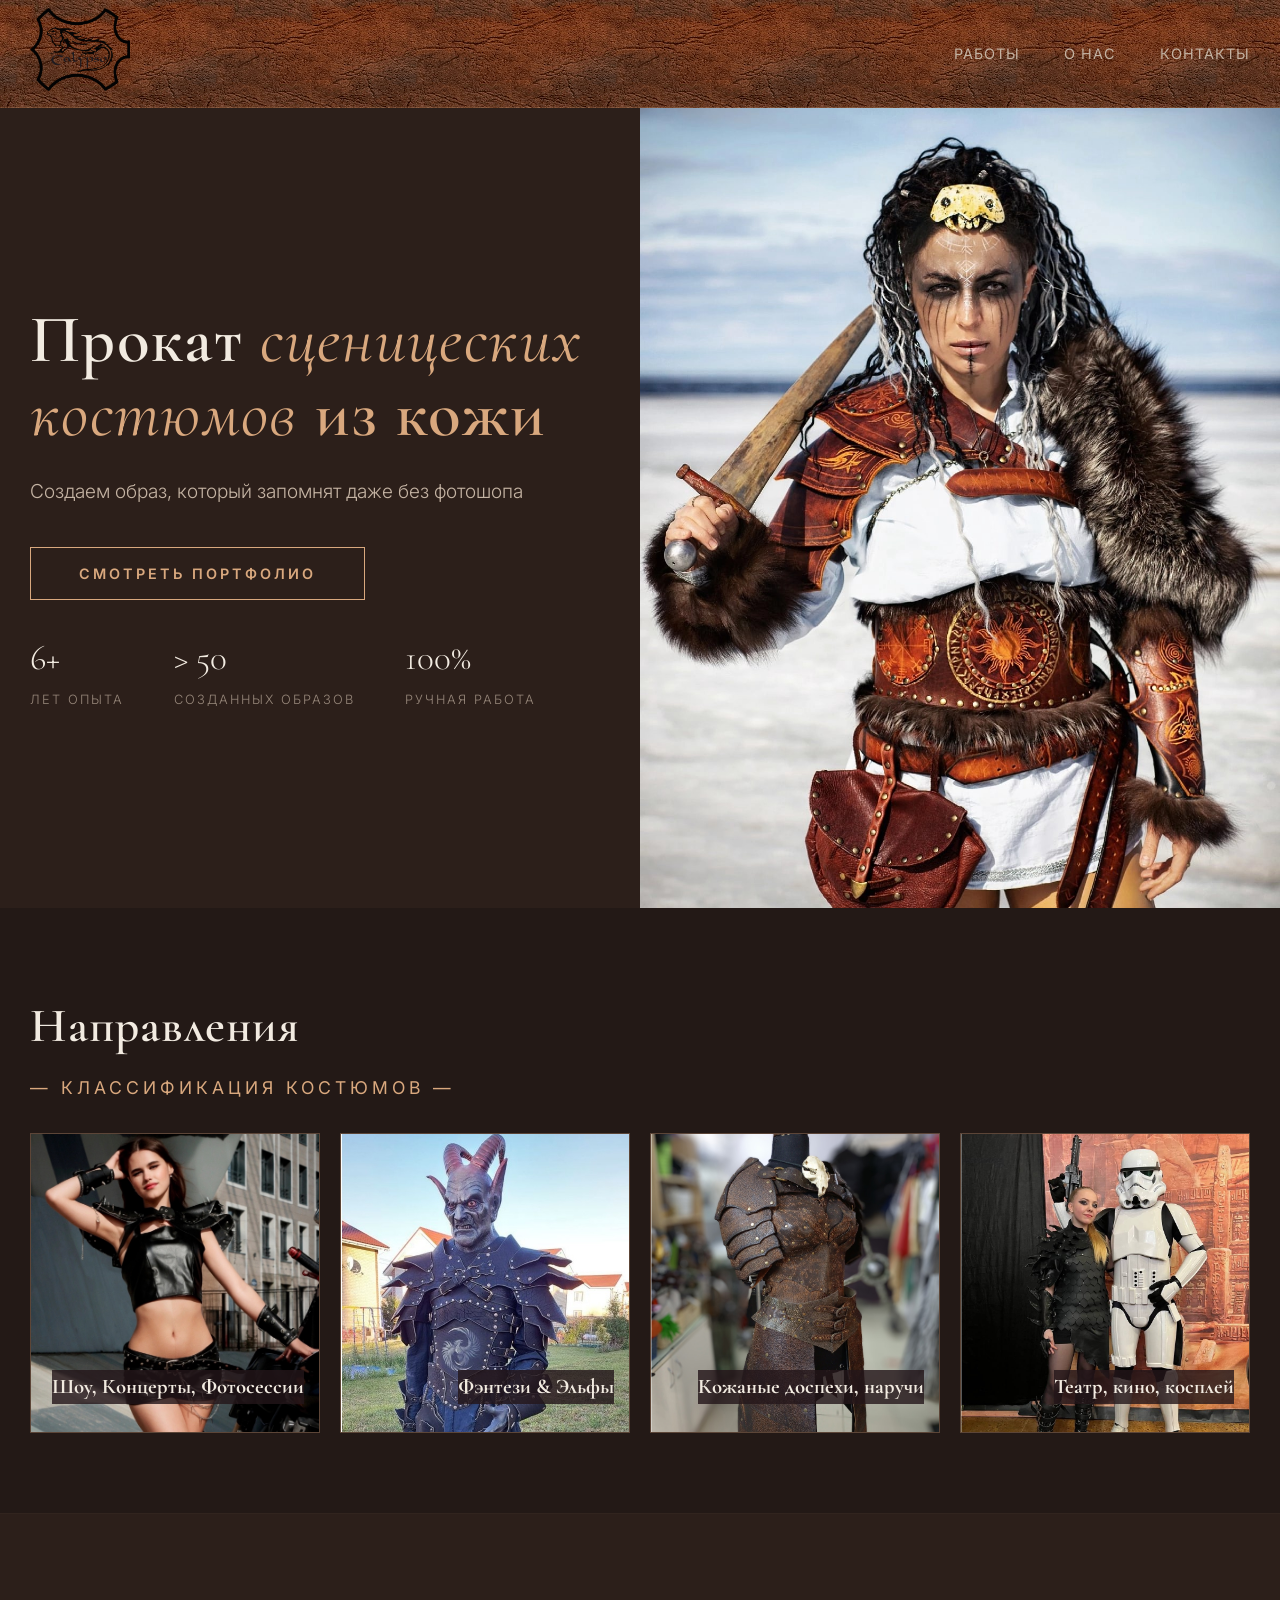
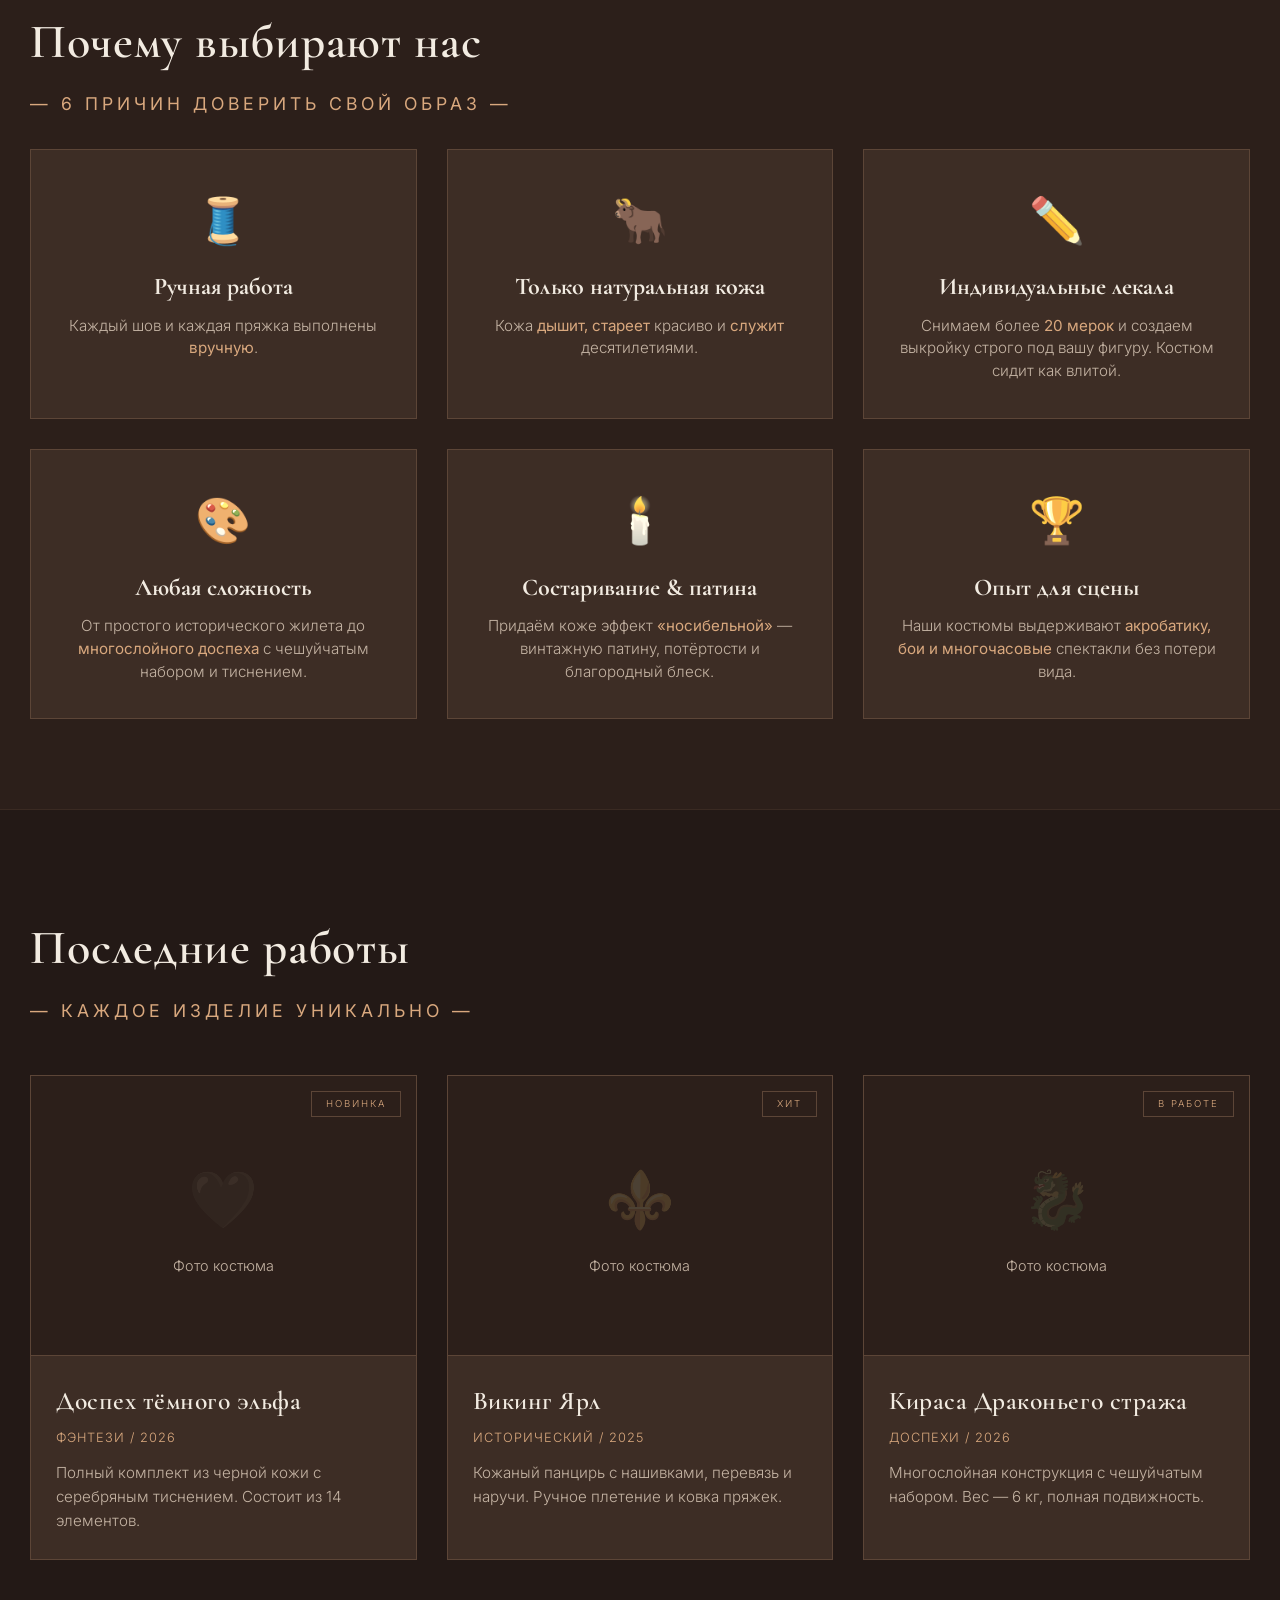
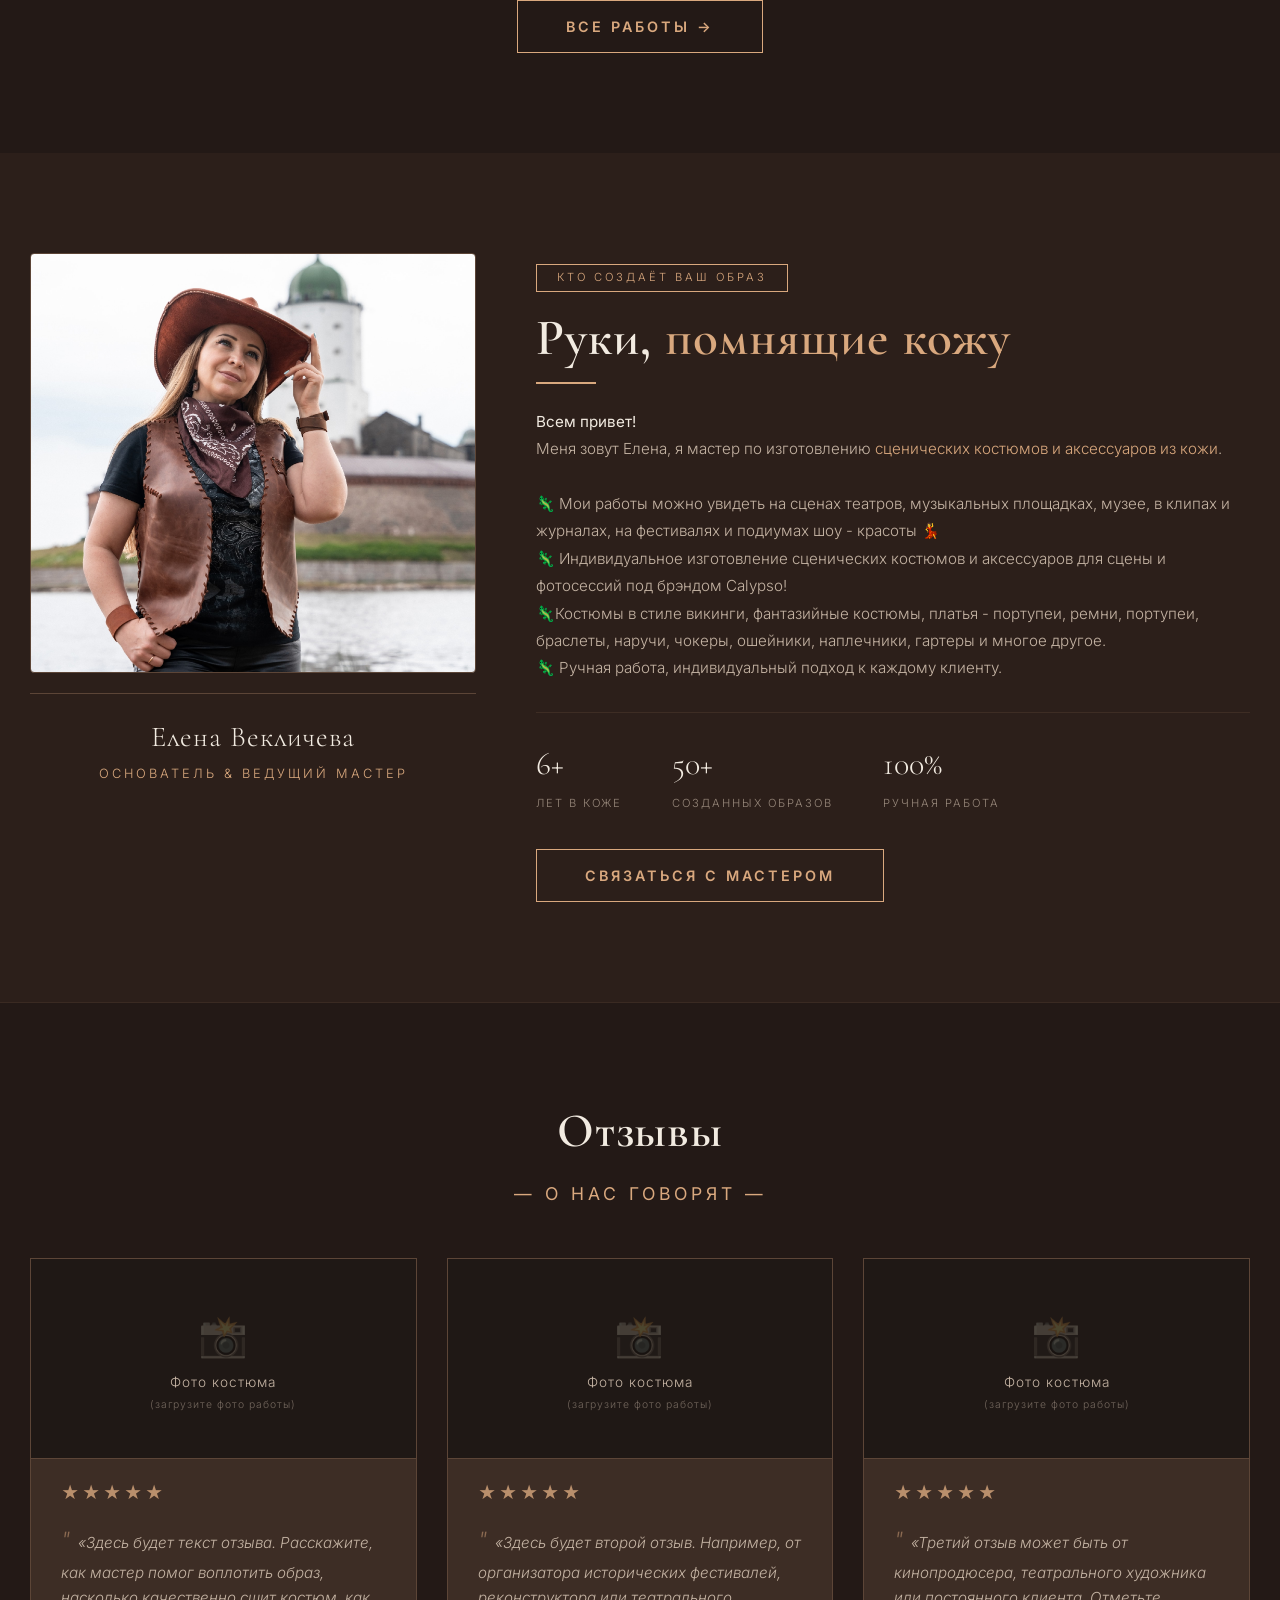
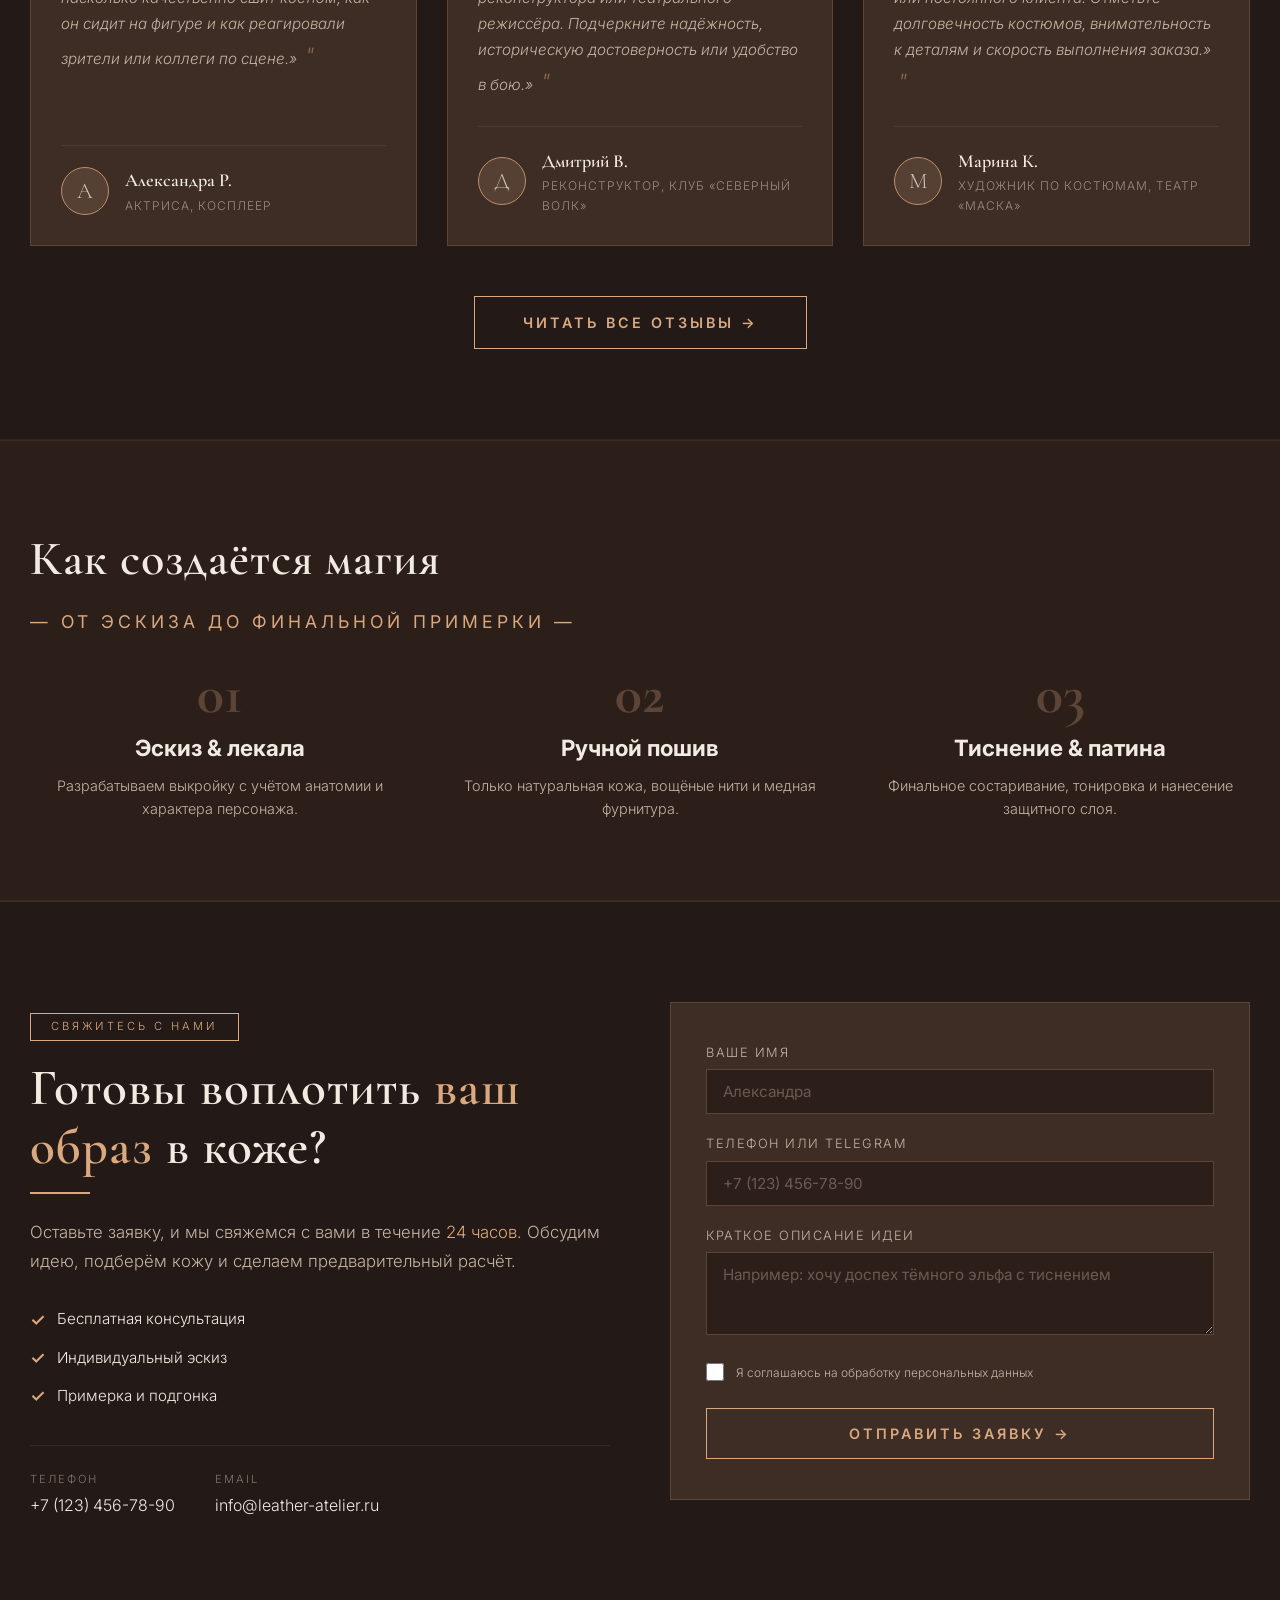
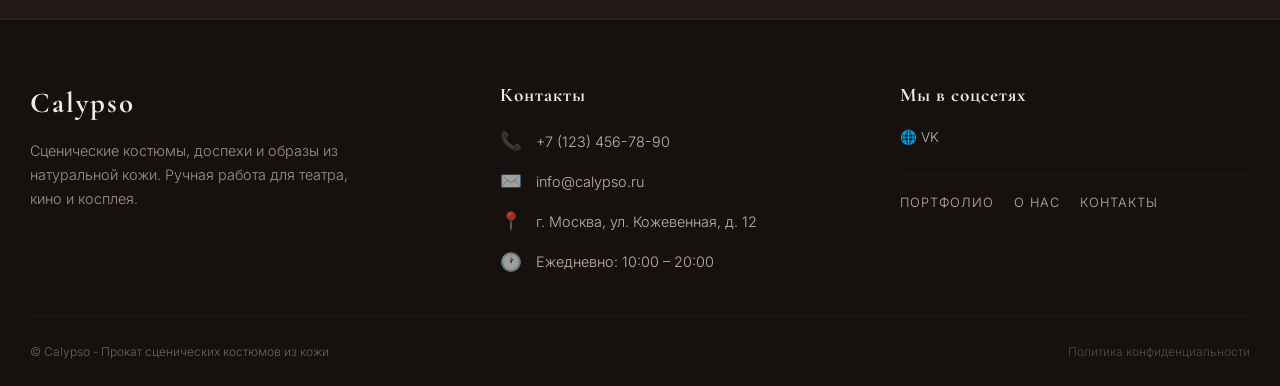
==== commit dea80fc7: "Add files via upload" ====
--- a/index.html
+++ b/index.html
@@ -1,517 +1,515 @@
-<!DOCTYPE html>
-<html lang="ru">
-<head>
-    <meta charset="UTF-8">
-    <meta name="viewport" content="width=device-width, initial-scale=1.0">
-    <title>Calypso - Прокат сценических костюмов из кожи</title>
-    <!-- Шрифт для "эпичности" -->
-    <link rel="preconnect" href="https://fonts.googleapis.com">
-    <link rel="preconnect" href="https://fonts.gstatic.com" crossorigin>
-    <link href="https://fonts.googleapis.com/css2?family=Cormorant+Garamond:ital,wght@0,400;0,600;0,700;1,400&family=Inter:wght@300;400;600&display=swap" rel="stylesheet">
-    <link rel="stylesheet" href="style.css">
-    <link rel="stylesheet" href="media.css">
-    <script src="script.js" defer></script>
-</head>
-<body id="top">
-<div class="nav-overlay" id="navOverlay"></div>
-
-<header class="header">
-    <div class="container header-wrap">
-        <a href="#top">
-            <img src="img/logo_calypso.png" width="100px">
-        </a>
-        <!-- Кнопка бургера (показывается только на мобильных) -->
-        <button class="burger-toggle" id="burgerToggle" aria-label="Открыть меню">
-            <span class="burger-line"></span>
-            <span class="burger-line"></span>
-            <span class="burger-line"></span>
-        </button>
-        <nav class="nav" id="mainNav">
-            <a href="#portfolio">Работы</a>
-            <a href="#expert">О нас</a>
-            <a href="#footer">Контакты</a>
-        </nav>
-    </div>
-</header>
-
-<main>
-    <!-- 1 ГЕРОЙ (Fullscreen + Параллакс) -->
-    <section class="hero hero-fullscreen" id="hero">
-        <div class="hero-parallax" id="heroParallax">
-            <div class="hero-bg-image">
-
-                <!-- РАСКОММЕНТИРУЙТЕ ДЛЯ РЕАЛЬНОГО ФОТО -->
-                <img src="img/main3.jpg" alt="Фоновое изображение">
-            </div>
-            <div class="hero-overlay"></div>
-        </div>
-
-        <div class="container hero-content">
-            <div class="hero-text-block">
-                <h1>Прокат <i>сценических костюмов </i><span class="gold-text">из кожи</span></h1>
-                <p>Создаем образ, который запомнят даже без фотошопа.</p>
-                <a href="#portfolio" class="btn-primary">Смотреть портфолио</a>
-                <div class="hero-stats">
-                    <div><span>6+</span><small>лет опыта</small></div>
-                    <div><span>> 50</span><small>созданных образов</small></div>
-                    <div><span>100%</span><small>ручная работа</small></div>
-                </div>
-            </div>
-        </div>
-    </section>
-
-    <!-- 2 КЛАССИФИКАЦИЯ (заглушка) -->
-    <section class="categories">
-        <div class="container">
-            <h2>Направления</h2>
-            <div class="section-subtitle">— классификация костюмов —</div>
-            <div class="categories-grid">
-                <div class="category-item">
-                    <div class="cat-icon">🏛️</div>
-                    <h4>Шоу</h4>
-                    <p>Шоу, Концерты, Фотосессии</p>
-                </div>
-                <div class="category-item">
-                    <div class="cat-icon">🧝</div>
-                    <h4>Фэнтези & Эльфы</h4>
-                    <p>Тёмные эльфы, варвары</p>
-                </div>
-                <div class="category-item">
-                    <div class="cat-icon">⚔️</div>
-                    <h4>Кожаные доспехи</h4>
-                    <p>Бригантины, кирасы, наручи</p>
-                </div>
-                <div class="category-item">
-                    <div class="cat-icon">🎭</div>
-                    <h4>Сценические</h4>
-                    <p>Театр, кино, косплей</p>
-                </div>
-            </div>
-        </div>
-    </section>
-
-    <!-- 3 СЕКЦИЯ: ПРЕИМУЩЕСТВА -->
-    <section class="advantages">
-        <div class="container">
-            <h2>Почему выбирают нас</h2>
-            <div class="section-subtitle">— 6 причин доверить свой образ —</div>
-
-            <div class="advantages-grid">
-                <!-- 1 -->
-                <div class="advantage-item">
-                    <span class="adv-icon">🧵</span>
-                    <h4>Ручная работа</h4>
-                    <p>Каждый шов и каждая пряжка выполнены <span class="highlight">вручную</span>.</p>
-                </div>
-                <!-- 2 -->
-                <div class="advantage-item">
-                    <span class="adv-icon">🐂</span>
-                    <h4>Только натуральная кожа</h4>
-                    <p>Кожа <span class="highlight">дышит, стареет</span> красиво и <span class="highlight">служит</span> десятилетиями.</p>
-                </div>
-                <!-- 3 -->
-                <div class="advantage-item">
-                    <span class="adv-icon">✏️</span>
-                    <h4>Индивидуальные лекала</h4>
-                    <p>Снимаем более <span class="highlight">20 мерок</span> и создаем выкройку строго под вашу фигуру. Костюм сидит как влитой.</p>
-                </div>
-                <!-- 4 -->
-                <div class="advantage-item">
-                    <span class="adv-icon">🎨</span>
-                    <h4>Любая сложность</h4>
-                    <p>От простого исторического жилета до <span class="highlight">многослойного доспеха</span> с чешуйчатым набором и тиснением.</p>
-                </div>
-                <!-- 5 -->
-                <div class="advantage-item">
-                    <span class="adv-icon">🕯️</span>
-                    <h4>Состаривание & патина</h4>
-                    <p>Придаём коже эффект <span class="highlight">«носибельной»</span> — винтажную патину, потёртости и благородный блеск.</p>
-                </div>
-                <!-- 6 -->
-                <div class="advantage-item">
-                    <span class="adv-icon">🏆</span>
-                    <h4>Опыт для сцены</h4>
-                    <p>Наши костюмы выдерживают <span class="highlight">акробатику, бои и многочасовые</span> спектакли без потери вида.</p>
-                </div>
-            </div>
-        </div>
-    </section>
-
-    <!-- 4 ПОРТФОЛИО (примеры работ) -->
-    <section class="portfolio" id="portfolio">
-        <div class="container">
-            <h2>Последние работы</h2>
-            <div class="section-subtitle">— каждое изделие уникально —</div>
-
-            <div class="portfolio-grid">
-                <!-- КАРТОЧКА 1 -->
-                <div class="portfolio-card">
-                    <div class="card-image">
-                        <div class="placeholder-icon">🖤</div>
-                        <span>Фото костюма</span>
-                        <div class="badge">новинка</div>
-                    </div>
-                    <div class="card-body">
-                        <h3>Доспех тёмного эльфа</h3>
-                        <div class="meta">Фэнтези / 2026</div>
-                        <p>Полный комплект из черной кожи с серебряным тиснением. Состоит из 14 элементов.</p>
-                    </div>
-                </div>
-
-                <!-- КАРТОЧКА 2 -->
-                <div class="portfolio-card">
-                    <div class="card-image">
-                        <div class="placeholder-icon">⚜️</div>
-                        <span>Фото костюма</span>
-                        <div class="badge">хит</div>
-                    </div>
-                    <div class="card-body">
-                        <h3>Викинг Ярл</h3>
-                        <div class="meta">Исторический / 2025</div>
-                        <p>Кожаный панцирь с нашивками, перевязь и наручи. Ручное плетение и ковка пряжек.</p>
-                    </div>
-                </div>
-
-                <!-- КАРТОЧКА 3 -->
-                <div class="portfolio-card">
-                    <div class="card-image">
-                        <div class="placeholder-icon">🐉</div>
-                        <span>Фото костюма</span>
-                        <div class="badge">в работе</div>
-                    </div>
-                    <div class="card-body">
-                        <h3>Кираса Драконьего стража</h3>
-                        <div class="meta">Доспехи / 2026</div>
-                        <p>Многослойная конструкция с чешуйчатым набором. Вес — 6 кг, полная подвижность.</p>
-                    </div>
-                </div>
-            </div>
-
-            <div style="text-align: center;">
-                <a href="#" class="btn-primary">Все работы →</a>
-            </div>
-        </div>
-    </section>
-
-    <!-- 5 СЕКЦИЯ: ОБ ЭКСПЕРТЕ -->
-    <section class="expert" id="expert">
-        <div class="container">
-            <div class="expert-wrap">
-
-                <!-- Левая колонка — фото мастера (заглушка) -->
-                <div class="expert-photo">
-                    <div class="photo-placeholder">
-
-                    </div>
-                    <div class="expert-sign">
-                        <span class="sign-name">Елена Векличева</span>
-                        <span class="sign-title">Основатель &amp; ведущий мастер</span>
-                    </div>
-                </div>
-
-                <!-- Правая колонка — текст -->
-                <div class="expert-content">
-                    <div class="expert-badge">Кто создаёт ваш образ</div>
-                    <h2>Руки, <span class="gold-text">помнящие кожу</span></h2>
-                    <div class="expert-divider"></div>
-
-                    <div class="expert-text">
-
-                        <p>
-                            <strong>Всем привет!</strong><br>
-                            Меня зовут Елена, я мастер по изготовлению <span class="gold-text">сценических костюмов и аксессуаров из кожи</span>.<br><br>
-
-                            🦎 Мои работы можно увидеть на сценах театров, музыкальных площадках, музее, в клипах и журналах, на фестивалях и подиумах шоу - красоты 💃<br>
-
-                            🦎 Индивидуальное изготовление сценических костюмов и аксессуаров для сцены и фотосессий под брэндом Calypso!<br>
-
-                            🦎Костюмы в стиле викинги, фантазийные костюмы, платья - портупеи, ремни, портупеи, браслеты, наручи, чокеры, ошейники, наплечники, гартеры и многое другое.<br>
-
-                            🦎 Ручная работа, индивидуальный подход к каждому клиенту.
-                        </p>
-                    </div>
-
-                    <div class="expert-stats-mini">
-                        <div>
-                            <span>6+</span>
-                            <small>лет в коже</small>
-                        </div>
-                        <div>
-                            <span>50+</span>
-                            <small>созданных образов</small>
-                        </div>
-                        <div>
-                            <span>100%</span>
-                            <small>ручная работа</small>
-                        </div>
-                    </div>
-
-                    <a href="#" class="btn-primary">Связаться с мастером</a>
-                </div>
-
-            </div>
-        </div>
-    </section>
-
-    <!-- 6 СЕКЦИЯ: ОТЗЫВЫ С ФОТО РАБОТ -->
-    <section class="reviews">
-        <div class="container">
-            <div class="reviews-header">
-                <h2>Отзывы</h2>
-                <div class="section-subtitle">— о нас говорят —</div>
-            </div>
-
-            <div class="reviews-grid">
-                <!-- ОТЗЫВ 1 -->
-                <div class="review-card">
-                    <div class="review-work-photo">
-                        <div class="work-placeholder">
-                            <span>📸</span>
-                            <span>Фото костюма</span>
-                            <small>(загрузите фото работы)</small>
-                        </div>
-                    </div>
-                    <div class="review-stars">★★★★★</div>
-                    <blockquote>
-                        «Здесь будет текст отзыва. Расскажите, как мастер помог воплотить образ,
-                        насколько качественно сшит костюм, как он сидит на фигуре и
-                        как реагировали зрители или коллеги по сцене.»
-                    </blockquote>
-                    <div class="review-author">
-                        <div class="author-avatar">
-                            <span>А</span>
-                        </div>
-                        <div class="author-info">
-                            <span class="author-name">Александра Р.</span>
-                            <span class="author-role">Актриса, косплеер</span>
-                        </div>
-                    </div>
-                </div>
-
-                <!-- ОТЗЫВ 2 -->
-                <div class="review-card">
-                    <div class="review-work-photo">
-                        <div class="work-placeholder">
-                            <span>📸</span>
-                            <span>Фото костюма</span>
-                            <small>(загрузите фото работы)</small>
-                        </div>
-                    </div>
-                    <div class="review-stars">★★★★★</div>
-                    <blockquote>
-                        «Здесь будет второй отзыв. Например, от организатора исторических фестивалей,
-                        реконструктора или театрального режиссёра. Подчеркните надёжность,
-                        историческую достоверность или удобство в бою.»
-                    </blockquote>
-                    <div class="review-author">
-                        <div class="author-avatar">
-                            <span>Д</span>
-                        </div>
-                        <div class="author-info">
-                            <span class="author-name">Дмитрий В.</span>
-                            <span class="author-role">Реконструктор, клуб «Северный волк»</span>
-                        </div>
-                    </div>
-                </div>
-
-                <!-- ОТЗЫВ 3 -->
-                <div class="review-card">
-                    <div class="review-work-photo">
-                        <div class="work-placeholder">
-                            <span>📸</span>
-                            <span>Фото костюма</span>
-                            <small>(загрузите фото работы)</small>
-                        </div>
-                    </div>
-                    <div class="review-stars">★★★★★</div>
-                    <blockquote>
-                        «Третий отзыв может быть от кинопродюсера, театрального художника или
-                        постоянного клиента. Отметьте долговечность костюмов, внимательность
-                        к деталям и скорость выполнения заказа.»
-                    </blockquote>
-                    <div class="review-author">
-                        <div class="author-avatar">
-                            <span>М</span>
-                        </div>
-                        <div class="author-info">
-                            <span class="author-name">Марина К.</span>
-                            <span class="author-role">Художник по костюмам, театр «Маска»</span>
-                        </div>
-                    </div>
-                </div>
-            </div>
-
-            <!-- Кнопка "Все отзывы" -->
-            <div class="reviews-footer">
-                <a href="#" class="btn-primary">Читать все отзывы →</a>
-            </div>
-        </div>
-    </section>
-
-    <!-- 7 ПРОЦЕСС -->
-    <section class="process">
-        <div class="container">
-            <h2>Как создаётся магия</h2>
-            <div class="section-subtitle">— от эскиза до финальной примерки —</div>
-            <div class="process-steps">
-                <div class="step">
-                    <div class="num">01</div>
-                    <h4>Эскиз & лекала</h4>
-                    <p>Разрабатываем выкройку с учётом анатомии и характера персонажа.</p>
-                </div>
-                <div class="step">
-                    <div class="num">02</div>
-                    <h4>Ручной пошив</h4>
-                    <p>Только натуральная кожа, вощёные нити и медная фурнитура.</p>
-                </div>
-                <div class="step">
-                    <div class="num">03</div>
-                    <h4>Тиснение & патина</h4>
-                    <p>Финальное состаривание, тонировка и нанесение защитного слоя.</p>
-                </div>
-            </div>
-        </div>
-    </section>
-
-    <!-- 8 СЕКЦИЯ: ПРИЗЫВ К ДЕЙСТВИЮ + ФОРМА -->
-    <section class="cta">
-        <div class="container">
-            <div class="cta-wrap">
-
-                <!-- Левая часть — текст -->
-                <div class="cta-content">
-                    <div class="cta-badge">Свяжитесь с нами</div>
-                    <h2>Готовы воплотить <span class="gold-text">ваш образ</span> в коже?</h2>
-                    <div class="cta-divider"></div>
-                    <p class="cta-text">
-                        Оставьте заявку, и мы свяжемся с вами в течение <span class="gold-text">24 часов</span>.
-                        Обсудим идею, подберём кожу и сделаем предварительный расчёт.
-                    </p>
-
-                    <div class="cta-features">
-                        <div class="cta-feature">
-                            <span class="feature-icon">✓</span>
-                            <span>Бесплатная консультация</span>
-                        </div>
-                        <div class="cta-feature">
-                            <span class="feature-icon">✓</span>
-                            <span>Индивидуальный эскиз</span>
-                        </div>
-                        <div class="cta-feature">
-                            <span class="feature-icon">✓</span>
-                            <span>Примерка и подгонка</span>
-                        </div>
-                    </div>
-
-                    <div class="cta-contacts">
-                        <div>
-                            <span class="contact-label">Телефон</span>
-                            <a href="tel:+71234567890" class="contact-link">+7 (123) 456-78-90</a>
-                        </div>
-                        <div>
-                            <span class="contact-label">Email</span>
-                            <a href="mailto:info@leather-atelier.ru" class="contact-link">info@leather-atelier.ru</a>
-                        </div>
-                    </div>
-                </div>
-
-                <!-- Правая часть — форма -->
-                <div class="cta-form">
-                    <form action="#" method="POST" id="contactForm">
-                        <div class="form-group">
-                            <label for="cta-name">Ваше имя</label>
-                            <input type="text" id="cta-name" name="name" placeholder="Александра" required>
-                        </div>
-
-                        <div class="form-group">
-                            <label for="cta-phone">Телефон или Telegram</label>
-                            <input type="text" id="cta-phone" name="phone" placeholder="+7 (123) 456-78-90" required>
-                        </div>
-
-                        <div class="form-group">
-                            <label for="cta-message">Краткое описание идеи</label>
-                            <textarea id="cta-message" name="message" rows="3" placeholder="Например: хочу доспех тёмного эльфа с тиснением"></textarea>
-                        </div>
-
-                        <div class="form-group form-checkbox">
-                            <input type="checkbox" id="cta-agree" name="agree" required>
-                            <label for="cta-agree">
-                                Я соглашаюсь на обработку персональных данных
-                            </label>
-                        </div>
-
-                        <button type="submit" class="btn-primary btn-form">Отправить заявку →</button>
-                    </form>
-                </div>
-
-            </div>
-        </div>
-    </section>
-
-</main>
-
-<!-- ФУТЕР С КОНТАКТАМИ -->
-<!-- ======================================== -->
-<footer id="footer">
-    <div class="container">
-        <div class="footer-grid">
-
-            <!-- Колонка 1: Логотип + описание -->
-            <div class="footer-col footer-brand">
-                <div class="footer-logo">Calypso</div>
-                <p class="footer-desc">
-                    Сценические костюмы, доспехи и образы из натуральной кожи.
-                    Ручная работа для театра, кино и косплея.
-                </p>
-            </div>
-
-            <!-- Колонка 2: Контакты -->
-            <div class="footer-col footer-contacts">
-                <h4>Контакты</h4>
-                <ul class="footer-contact-list">
-                    <li>
-                        <span class="fc-icon">📞</span>
-                        <a href="tel:+71234567890">+7 (123) 456-78-90</a>
-                    </li>
-                    <li>
-                        <span class="fc-icon">✉️</span>
-                        <a href="mailto:info@leather-atelier.ru">info@calypso.ru</a>
-                    </li>
-                    <li>
-                        <span class="fc-icon">📍</span>
-                        <span>г. Москва, ул. Кожевенная, д. 12</span>
-                    </li>
-                    <li>
-                        <span class="fc-icon">🕐</span>
-                        <span>Ежедневно: 10:00 – 20:00</span>
-                    </li>
-                </ul>
-            </div>
-
-            <!-- Колонка 3: Соцсети + быстрые ссылки -->
-            <div class="footer-col footer-social-col">
-                <h4>Мы в соцсетях</h4>
-                <div class="footer-social-links">
-                    <a href="https://vk.ru/kozha.calypso" class="social-link" title="VK">🌐 VK</a>
-                </div>
-                <div class="footer-nav-links">
-                    <a href="#portfolio">Портфолио</a>
-                    <a href="#expert">О нас</a>
-                    <a href="#footer">Контакты</a>
-                </div>
-            </div>
-
-        </div>
-
-        <!-- Нижняя строка -->
-        <div class="footer-bottom">
-            <span>© Calypso - Прокат сценических костюмов из кожи</span>
-            <span>
-        <a href="#" class="footer-policy">Политика конфиденциальности</a>
-      </span>
-        </div>
-    </div>
-</footer>
-
-</body>
-</html>
+<!DOCTYPE html>
+<html lang="ru">
+<head>
+    <meta charset="UTF-8">
+    <meta name="viewport" content="width=device-width, initial-scale=1.0">
+    <title>Calypso - Прокат сценических костюмов из кожи</title>
+    <!-- Шрифт для "эпичности" -->
+    <link rel="preconnect" href="https://fonts.googleapis.com">
+    <link rel="preconnect" href="https://fonts.gstatic.com" crossorigin>
+    <link href="https://fonts.googleapis.com/css2?family=Cormorant+Garamond:ital,wght@0,400;0,600;0,700;1,400&family=Inter:wght@300;400;600&display=swap" rel="stylesheet">
+    <link rel="stylesheet" href="style.css">
+    <link rel="stylesheet" href="media.css">
+    <script src="script.js" defer></script>
+</head>
+<body id="top">
+<div class="nav-overlay" id="navOverlay"></div>
+
+<header class="header">
+    <div class="container header-wrap">
+        <a href="#top">
+            <img src="img/logo_calypso.png" width="100px">
+        </a>
+        <!-- Кнопка бургера (показывается только на мобильных) -->
+        <button class="burger-toggle" id="burgerToggle" aria-label="Открыть меню">
+            <span class="burger-line"></span>
+            <span class="burger-line"></span>
+            <span class="burger-line"></span>
+        </button>
+        <nav class="nav" id="mainNav">
+            <a href="#portfolio">Работы</a>
+            <a href="#expert">О нас</a>
+            <a href="#footer">Контакты</a>
+        </nav>
+    </div>
+</header>
+
+<main>
+    <!-- 1 ГЕРОЙ (Fullscreen + Параллакс) -->
+    <section class="hero hero-split">
+        <!-- Контейнер с отступами, как у всего сайта -->
+        <div class="container hero-container">
+            <div class="hero-row">
+
+                <!-- Левая колонка (текст) — внутри контейнера -->
+                <div class="hero-col-text">
+                    <div class="hero-text-inner">
+                        <h1>Прокат <i>сценицеских костюмов </i><span class="gold-text">из кожи</span></h1>
+                        <p>Создаем образ, который запомнят даже без фотошопа</p>
+                        <a href="#portfolio" class="btn-primary">Смотреть портфолио</a>
+                        <div class="hero-stats">
+                            <div><span>6+</span><small>лет опыта</small></div>
+                            <div><span>> 50</span><small>созданных образов</small></div>
+                            <div><span>100%</span><small>ручная работа</small></div>
+                        </div>
+                    </div>
+                </div>
+
+            </div>
+        </div>
+
+        <!-- Правая колонка (фото) — вне контейнера, прижата к правому краю -->
+        <div class="hero-col-image">
+            <div class="hero-image-placeholder">
+                <img src="img/main3.jpg" width="100px">
+            </div>
+        </div>
+    </section>
+
+    <!-- 2 КЛАССИФИКАЦИЯ (заглушка) -->
+    <section class="categories">
+        <div class="container">
+            <h2>Направления</h2>
+            <div class="section-subtitle">—&nbsp;классификация костюмов&nbsp;—</div>
+            <div class="categories-grid">
+                <div class="category-item category-item-show">
+                    <h4>Шоу, Концерты, Фотосессии</h4>
+                </div>
+                <div class="category-item category-item-fantasy">
+                    <h4>Фэнтези & Эльфы</h4>
+                </div>
+                <div class="category-item category-item-dospeh">
+                    <h4>Кожаные доспехи, наручи</h4>
+                </div>
+                <div class="category-item category-item-kino">
+                    <h4>Театр, кино, косплей</h4>
+                </div>
+            </div>
+        </div>
+    </section>
+
+    <!-- 3 СЕКЦИЯ: ПРЕИМУЩЕСТВА -->
+    <section class="advantages">
+        <div class="container">
+            <h2>Почему выбирают нас</h2>
+            <div class="section-subtitle">—&nbsp;6 причин доверить свой образ&nbsp;—</div>
+
+            <div class="advantages-grid">
+                <!-- 1 -->
+                <div class="advantage-item">
+                    <span class="adv-icon">🧵</span>
+                    <h4>Ручная работа</h4>
+                    <p>Каждый шов и каждая пряжка выполнены <span class="highlight">вручную</span>.</p>
+                </div>
+                <!-- 2 -->
+                <div class="advantage-item">
+                    <span class="adv-icon">🐂</span>
+                    <h4>Только натуральная кожа</h4>
+                    <p>Кожа <span class="highlight">дышит, стареет</span> красиво и <span class="highlight">служит</span> десятилетиями.</p>
+                </div>
+                <!-- 3 -->
+                <div class="advantage-item">
+                    <span class="adv-icon">✏️</span>
+                    <h4>Индивидуальные лекала</h4>
+                    <p>Снимаем более <span class="highlight">20 мерок</span> и создаем выкройку строго под вашу фигуру. Костюм сидит как влитой.</p>
+                </div>
+                <!-- 4 -->
+                <div class="advantage-item">
+                    <span class="adv-icon">🎨</span>
+                    <h4>Любая сложность</h4>
+                    <p>От простого исторического жилета до <span class="highlight">многослойного доспеха</span> с чешуйчатым набором и тиснением.</p>
+                </div>
+                <!-- 5 -->
+                <div class="advantage-item">
+                    <span class="adv-icon">🕯️</span>
+                    <h4>Состаривание & патина</h4>
+                    <p>Придаём коже эффект <span class="highlight">«носибельной»</span> — винтажную патину, потёртости и благородный блеск.</p>
+                </div>
+                <!-- 6 -->
+                <div class="advantage-item">
+                    <span class="adv-icon">🏆</span>
+                    <h4>Опыт для сцены</h4>
+                    <p>Наши костюмы выдерживают <span class="highlight">акробатику, бои и многочасовые</span> спектакли без потери вида.</p>
+                </div>
+            </div>
+        </div>
+    </section>
+
+    <!-- 4 ПОРТФОЛИО (примеры работ) -->
+    <section class="portfolio" id="portfolio">
+        <div class="container">
+            <h2>Последние работы</h2>
+            <div class="section-subtitle">— каждое изделие уникально —</div>
+
+            <div class="portfolio-grid">
+                <!-- КАРТОЧКА 1 -->
+                <div class="portfolio-card">
+                    <div class="card-image">
+                        <div class="placeholder-icon">🖤</div>
+                        <span>Фото костюма</span>
+                        <div class="badge">новинка</div>
+                    </div>
+                    <div class="card-body">
+                        <h3>Доспех тёмного эльфа</h3>
+                        <div class="meta">Фэнтези / 2026</div>
+                        <p>Полный комплект из черной кожи с серебряным тиснением. Состоит из 14 элементов.</p>
+                    </div>
+                </div>
+
+                <!-- КАРТОЧКА 2 -->
+                <div class="portfolio-card">
+                    <div class="card-image">
+                        <div class="placeholder-icon">⚜️</div>
+                        <span>Фото костюма</span>
+                        <div class="badge">хит</div>
+                    </div>
+                    <div class="card-body">
+                        <h3>Викинг Ярл</h3>
+                        <div class="meta">Исторический / 2025</div>
+                        <p>Кожаный панцирь с нашивками, перевязь и наручи. Ручное плетение и ковка пряжек.</p>
+                    </div>
+                </div>
+
+                <!-- КАРТОЧКА 3 -->
+                <div class="portfolio-card">
+                    <div class="card-image">
+                        <div class="placeholder-icon">🐉</div>
+                        <span>Фото костюма</span>
+                        <div class="badge">в работе</div>
+                    </div>
+                    <div class="card-body">
+                        <h3>Кираса Драконьего стража</h3>
+                        <div class="meta">Доспехи / 2026</div>
+                        <p>Многослойная конструкция с чешуйчатым набором. Вес — 6 кг, полная подвижность.</p>
+                    </div>
+                </div>
+            </div>
+
+            <div style="text-align: center;">
+                <a href="#" class="btn-primary">Все работы →</a>
+            </div>
+        </div>
+    </section>
+
+    <!-- 5 СЕКЦИЯ: ОБ ЭКСПЕРТЕ -->
+    <section class="expert" id="expert">
+        <div class="container">
+            <div class="expert-wrap">
+
+                <!-- Левая колонка — фото мастера (заглушка) -->
+                <div class="expert-photo">
+                    <div class="photo-placeholder">
+
+                    </div>
+                    <div class="expert-sign">
+                        <span class="sign-name">Елена Векличева</span>
+                        <span class="sign-title">Основатель &amp; ведущий мастер</span>
+                    </div>
+                </div>
+
+                <!-- Правая колонка — текст -->
+                <div class="expert-content">
+                    <div class="expert-badge">Кто создаёт ваш образ</div>
+                    <h2>Руки, <span class="gold-text">помнящие кожу</span></h2>
+                    <div class="expert-divider"></div>
+
+                    <div class="expert-text">
+
+                        <p>
+                            <strong>Всем привет!</strong><br>
+                            Меня зовут Елена, я мастер по изготовлению <span class="gold-text">сценических костюмов и аксессуаров из кожи</span>.<br><br>
+
+                            🦎 Мои работы можно увидеть на сценах театров, музыкальных площадках, музее, в клипах и журналах, на фестивалях и подиумах шоу - красоты 💃<br>
+
+                            🦎 Индивидуальное изготовление сценических костюмов и аксессуаров для сцены и фотосессий под брэндом Calypso!<br>
+
+                            🦎Костюмы в стиле викинги, фантазийные костюмы, платья - портупеи, ремни, портупеи, браслеты, наручи, чокеры, ошейники, наплечники, гартеры и многое другое.<br>
+
+                            🦎 Ручная работа, индивидуальный подход к каждому клиенту.
+                        </p>
+                    </div>
+
+                    <div class="expert-stats-mini">
+                        <div>
+                            <span>6+</span>
+                            <small>лет в коже</small>
+                        </div>
+                        <div>
+                            <span>50+</span>
+                            <small>созданных образов</small>
+                        </div>
+                        <div>
+                            <span>100%</span>
+                            <small>ручная работа</small>
+                        </div>
+                    </div>
+
+                    <a href="#" class="btn-primary">Связаться с мастером</a>
+                </div>
+
+            </div>
+        </div>
+    </section>
+
+    <!-- 6 СЕКЦИЯ: ОТЗЫВЫ С ФОТО РАБОТ -->
+    <section class="reviews">
+        <div class="container">
+            <div class="reviews-header">
+                <h2>Отзывы</h2>
+                <div class="section-subtitle">— о нас говорят —</div>
+            </div>
+
+            <div class="reviews-grid">
+                <!-- ОТЗЫВ 1 -->
+                <div class="review-card">
+                    <div class="review-work-photo">
+                        <div class="work-placeholder">
+                            <span>📸</span>
+                            <span>Фото костюма</span>
+                            <small>(загрузите фото работы)</small>
+                        </div>
+                    </div>
+                    <div class="review-stars">★★★★★</div>
+                    <blockquote>
+                        «Здесь будет текст отзыва. Расскажите, как мастер помог воплотить образ,
+                        насколько качественно сшит костюм, как он сидит на фигуре и
+                        как реагировали зрители или коллеги по сцене.»
+                    </blockquote>
+                    <div class="review-author">
+                        <div class="author-avatar">
+                            <span>А</span>
+                        </div>
+                        <div class="author-info">
+                            <span class="author-name">Александра Р.</span>
+                            <span class="author-role">Актриса, косплеер</span>
+                        </div>
+                    </div>
+                </div>
+
+                <!-- ОТЗЫВ 2 -->
+                <div class="review-card">
+                    <div class="review-work-photo">
+                        <div class="work-placeholder">
+                            <span>📸</span>
+                            <span>Фото костюма</span>
+                            <small>(загрузите фото работы)</small>
+                        </div>
+                    </div>
+                    <div class="review-stars">★★★★★</div>
+                    <blockquote>
+                        «Здесь будет второй отзыв. Например, от организатора исторических фестивалей,
+                        реконструктора или театрального режиссёра. Подчеркните надёжность,
+                        историческую достоверность или удобство в бою.»
+                    </blockquote>
+                    <div class="review-author">
+                        <div class="author-avatar">
+                            <span>Д</span>
+                        </div>
+                        <div class="author-info">
+                            <span class="author-name">Дмитрий В.</span>
+                            <span class="author-role">Реконструктор, клуб «Северный волк»</span>
+                        </div>
+                    </div>
+                </div>
+
+                <!-- ОТЗЫВ 3 -->
+                <div class="review-card">
+                    <div class="review-work-photo">
+                        <div class="work-placeholder">
+                            <span>📸</span>
+                            <span>Фото костюма</span>
+                            <small>(загрузите фото работы)</small>
+                        </div>
+                    </div>
+                    <div class="review-stars">★★★★★</div>
+                    <blockquote>
+                        «Третий отзыв может быть от кинопродюсера, театрального художника или
+                        постоянного клиента. Отметьте долговечность костюмов, внимательность
+                        к деталям и скорость выполнения заказа.»
+                    </blockquote>
+                    <div class="review-author">
+                        <div class="author-avatar">
+                            <span>М</span>
+                        </div>
+                        <div class="author-info">
+                            <span class="author-name">Марина К.</span>
+                            <span class="author-role">Художник по костюмам, театр «Маска»</span>
+                        </div>
+                    </div>
+                </div>
+            </div>
+
+            <!-- Кнопка "Все отзывы" -->
+            <div class="reviews-footer">
+                <a href="#" class="btn-primary">Читать все отзывы →</a>
+            </div>
+        </div>
+    </section>
+
+    <!-- 7 ПРОЦЕСС -->
+    <section class="process">
+        <div class="container">
+            <h2>Как создаётся магия</h2>
+            <div class="section-subtitle">— от эскиза до финальной примерки —</div>
+            <div class="process-steps">
+                <div class="step">
+                    <div class="num">01</div>
+                    <h4>Эскиз & лекала</h4>
+                    <p>Разрабатываем выкройку с учётом анатомии и характера персонажа.</p>
+                </div>
+                <div class="step">
+                    <div class="num">02</div>
+                    <h4>Ручной пошив</h4>
+                    <p>Только натуральная кожа, вощёные нити и медная фурнитура.</p>
+                </div>
+                <div class="step">
+                    <div class="num">03</div>
+                    <h4>Тиснение & патина</h4>
+                    <p>Финальное состаривание, тонировка и нанесение защитного слоя.</p>
+                </div>
+            </div>
+        </div>
+    </section>
+
+    <!-- 8 СЕКЦИЯ: ПРИЗЫВ К ДЕЙСТВИЮ + ФОРМА -->
+    <section class="cta">
+        <div class="container">
+            <div class="cta-wrap">
+
+                <!-- Левая часть — текст -->
+                <div class="cta-content">
+                    <div class="cta-badge">Свяжитесь с нами</div>
+                    <h2>Готовы воплотить <span class="gold-text">ваш образ</span> в коже?</h2>
+                    <div class="cta-divider"></div>
+                    <p class="cta-text">
+                        Оставьте заявку, и мы свяжемся с вами в течение <span class="gold-text">24 часов</span>.
+                        Обсудим идею, подберём кожу и сделаем предварительный расчёт.
+                    </p>
+
+                    <div class="cta-features">
+                        <div class="cta-feature">
+                            <span class="feature-icon">✓</span>
+                            <span>Бесплатная консультация</span>
+                        </div>
+                        <div class="cta-feature">
+                            <span class="feature-icon">✓</span>
+                            <span>Индивидуальный эскиз</span>
+                        </div>
+                        <div class="cta-feature">
+                            <span class="feature-icon">✓</span>
+                            <span>Примерка и подгонка</span>
+                        </div>
+                    </div>
+
+                    <div class="cta-contacts">
+                        <div>
+                            <span class="contact-label">Телефон</span>
+                            <a href="tel:+71234567890" class="contact-link">+7 (123) 456-78-90</a>
+                        </div>
+                        <div>
+                            <span class="contact-label">Email</span>
+                            <a href="mailto:info@leather-atelier.ru" class="contact-link">info@leather-atelier.ru</a>
+                        </div>
+                    </div>
+                </div>
+
+                <!-- Правая часть — форма -->
+                <div class="cta-form">
+                    <form action="#" method="POST" id="contactForm">
+                        <div class="form-group">
+                            <label for="cta-name">Ваше имя</label>
+                            <input type="text" id="cta-name" name="name" placeholder="Александра" required>
+                        </div>
+
+                        <div class="form-group">
+                            <label for="cta-phone">Телефон или Telegram</label>
+                            <input type="text" id="cta-phone" name="phone" placeholder="+7 (123) 456-78-90" required>
+                        </div>
+
+                        <div class="form-group">
+                            <label for="cta-message">Краткое описание идеи</label>
+                            <textarea id="cta-message" name="message" rows="3" placeholder="Например: хочу доспех тёмного эльфа с тиснением"></textarea>
+                        </div>
+
+                        <div class="form-group form-checkbox">
+                            <input type="checkbox" id="cta-agree" name="agree" required>
+                            <label for="cta-agree">
+                                Я соглашаюсь на обработку персональных данных
+                            </label>
+                        </div>
+
+                        <button type="submit" class="btn-primary btn-form">Отправить заявку →</button>
+                    </form>
+                </div>
+
+            </div>
+        </div>
+    </section>
+
+</main>
+
+<!-- ФУТЕР С КОНТАКТАМИ -->
+<!-- ======================================== -->
+<footer id="footer">
+    <div class="container">
+        <div class="footer-grid">
+
+            <!-- Колонка 1: Логотип + описание -->
+            <div class="footer-col footer-brand">
+                <div class="footer-logo">Calypso</div>
+                <p class="footer-desc">
+                    Сценические костюмы, доспехи и образы из натуральной кожи.
+                    Ручная работа для театра, кино и косплея.
+                </p>
+            </div>
+
+            <!-- Колонка 2: Контакты -->
+            <div class="footer-col footer-contacts">
+                <h4>Контакты</h4>
+                <ul class="footer-contact-list">
+                    <li>
+                        <span class="fc-icon">📞</span>
+                        <a href="tel:+71234567890">+7 (123) 456-78-90</a>
+                    </li>
+                    <li>
+                        <span class="fc-icon">✉️</span>
+                        <a href="mailto:info@leather-atelier.ru">info@calypso.ru</a>
+                    </li>
+                    <li>
+                        <span class="fc-icon">📍</span>
+                        <span>г. Москва, ул. Кожевенная, д. 12</span>
+                    </li>
+                    <li>
+                        <span class="fc-icon">🕐</span>
+                        <span>Ежедневно: 10:00 – 20:00</span>
+                    </li>
+                </ul>
+            </div>
+
+            <!-- Колонка 3: Соцсети + быстрые ссылки -->
+            <div class="footer-col footer-social-col">
+                <h4>Мы в соцсетях</h4>
+                <div class="footer-social-links">
+                    <a href="https://vk.ru/kozha.calypso" class="social-link" title="VK">🌐 VK</a>
+                </div>
+                <div class="footer-nav-links">
+                    <a href="#portfolio">Портфолио</a>
+                    <a href="#expert">О нас</a>
+                    <a href="#footer">Контакты</a>
+                </div>
+            </div>
+
+        </div>
+
+        <!-- Нижняя строка -->
+        <div class="footer-bottom">
+            <span>© Calypso - Прокат сценических костюмов из кожи</span>
+            <span>
+        <a href="#" class="footer-policy">Политика конфиденциальности</a>
+      </span>
+        </div>
+    </div>
+</footer>
+
+</body>
+</html>
--- a/style.css
+++ b/style.css
@@ -1,1185 +1,1221 @@
-/* ----- НОВАЯ ПАЛИТРА "БЛАГОРОДНАЯ КОЖА" (СИЛЬНО ОТЛИЧАЕТСЯ ОТ ЧЕРНОГО) ----- */
-   :root {
-     --bg-deep: #2c1f1a;    /* ТЕПЛЫЙ КОРИЧНЕВЫЙ, почти кофе */
-     --bg-card: #3d2d25;    /* СВЕТЛЕЕ НА 1 ТОН */
-     --bg-light: #4f3a30;   /* ДЛЯ ГРАДИЕНТОВ */
-     --text-cream: #f2ebe1; /* СВЕТЛЫЙ КРЕМ, как светлая замша */
-     --text-muted: #c4b3a3; /* НЕЖНЫЙ БЕЖЕВО-СЕРЫЙ */
-     --leather-gold: #d9a87e; /* МЕДОВО-КОНЬЯЧНЫЙ */
-     --leather-rich: #b8835a; /* НАСЫЩЕННЫЙ ОРЕХ */
-     --border-leather: #5c4537; /* ЦВЕТ ШВА НА КОЖЕ */
-     --shadow-warm: rgba(180, 120, 80, 0.25);
-   }
-
-   * {
-     margin: 0;
-     padding: 0;
-     box-sizing: border-box;
-   }
-
-   body {
-     background-color: var(--bg-deep);
-     color: var(--text-cream);
-     font-family: 'Inter', sans-serif;
-     font-weight: 300;
-     line-height: 1.6;
-     scroll-behavior: smooth;
-   }
-
-   .container {
-     max-width: 1280px;
-     margin: 0 auto;
-     padding: 0 30px;
-   }
-
-   h1, h2, h3 {
-     font-family: 'Cormorant Garamond', serif;
-     font-weight: 600;
-     letter-spacing: 0.02em;
-   }
-
-   h2 {
-     font-size: 3rem;
-     margin-bottom: 10px;
-     color: var(--text-cream);
-   }
-
-   .section-subtitle {
-     font-size: 1.1rem;
-     text-transform: uppercase;
-     letter-spacing: 4px;
-     color: var(--leather-gold);
-     font-weight: 400;
-     margin-bottom: 30px;
-   }
-
-   .gold-text {
-     color: var(--leather-gold);
-   }
-
-   .btn-primary {
-     display: inline-block;
-     background: transparent;
-     border: 1.5px solid var(--leather-gold);
-     color: var(--leather-gold);
-     padding: 14px 48px;
-     font-size: 0.9rem;
-     text-transform: uppercase;
-     letter-spacing: 3px;
-     font-weight: 600;
-     cursor: pointer;
-     transition: all 0.3s ease;
-     text-decoration: none;
-     font-family: 'Inter', sans-serif;
-   }
-
-   .btn-primary:hover {
-     background: var(--leather-gold);
-     color: var(--bg-deep);
-     box-shadow: 0 0 30px var(--shadow-warm);
-   }
-
-   /* ----- ШАПКА ----- */
-   header {
-       background-image: url("img/kozha.jpg");
-     padding: 8px 0;
-     border-bottom: 1px solid rgba(217, 168, 126, 0.2);
-     position: sticky;
-     top: 0;
-
-
-     z-index: 50;
-   }
-
-   .header-wrap {
-
-     display: flex;
-     justify-content: space-between;
-     align-items: center;
-   }
-
-   .logo {
-     font-family: 'Cormorant Garamond', serif;
-     font-size: 1.8rem;
-     font-weight: 700;
-     letter-spacing: 2px;
-     color: var(--text-cream);
-   }
-
-   .logo span {
-     color: var(--leather-gold);
-   }
-
-   .nav a {
-     color: var(--text-muted);
-     text-decoration: none;
-     margin-left: 40px;
-     font-size: 0.9rem;
-     letter-spacing: 1px;
-     transition: color 0.3s;
-     text-transform: uppercase;
-     font-weight: 400;
-   }
-
-   .nav a:hover {
-     color: var(--text-cream);
-   }
-
-/* ----- 1 ГЕРОЙ (FULLSCREEN + ПАРАЛЛАКС) ----- */
-.hero-fullscreen {
-    position: relative;
-    height: calc(100vh - 100px); /* 80px — примерная высота шапки */
-    min-height: 450px;
-    display: flex;
-    align-items: center;
-    padding: 0;
-    background: none;
-    border-bottom: none;
-    overflow: hidden;
-}
-
-/* Параллакс-контейнер */
-.hero-parallax {
-    position: absolute;
-    top: -20%;
-    left: 0;
-    width: 100%;
-    height: 140%;
-    z-index: 0;
-    will-change: transform;
-    transition: transform 0.05s linear;
-}
-
-.hero-bg-image {
-    width: 100%;
-    height: 100%;
-    background: #2c1f1a;
-}
-
-.hero-bg-image img {
-    width: 100%;
-    height: 100%;
-    object-fit: cover;
-    display: block;
-}
-
-/* Затемнение */
-.hero-overlay {
-    position: absolute;
-    top: 0;
-    left: 0;
-    width: 100%;
-    height: 100%;
-    background: linear-gradient(
-            135deg,
-            rgba(26, 21, 18, 0.75) 0%,
-            rgba(26, 21, 18, 0.45) 50%,
-            rgba(26, 21, 18, 0.7) 100%
-    );
-    z-index: 1;
-}
-
-/* Контент поверх фона */
-.hero-content {
-    position: relative;
-    z-index: 2;
-    width: 100%;
-    padding: 40px 30px;
-}
-
-/* Текстовый блок */
-.hero-text-block {
-    max-width: 700px;
-    background: rgba(26, 21, 18, 0.75);
-    backdrop-filter: blur(4px);
-    padding: 50px 55px;
-    border: 1px solid rgba(217, 168, 126, 0.15);
-    border-radius: 4px;
-    box-shadow: 0 20px 60px rgba(0, 0, 0, 0.6);
-}
-
-.hero-text-block h1 {
-    font-size: 4.2rem;
-    line-height: 1.1;
-    margin-bottom: 25px;
-    color: #f2ebe1;
-}
-
-.hero-text-block h1 i {
-    font-style: italic;
-    font-weight: 400;
-    color: var(--leather-gold);
-}
-
-.hero-text-block .gold-text {
-    color: var(--leather-gold);
-}
-
-.hero-text-block p {
-    font-size: 1.2rem;
-    color: var(--text-muted);
-    max-width: 500px;
-    margin-bottom: 40px;
-}
-
-.hero-text-block .hero-stats {
-    display: flex;
-    gap: 50px;
-    margin-top: 30px;
-}
-
-.hero-text-block .hero-stats div span {
-    display: block;
-    font-size: 2.2rem;
-    font-family: 'Cormorant Garamond', serif;
-    color: #f2ebe1;
-}
-
-.hero-text-block .hero-stats div small {
-    font-size: 0.8rem;
-    text-transform: uppercase;
-    letter-spacing: 2px;
-    color: var(--text-muted);
-    opacity: 0.7;
-}
-
-.hero-text-block .btn-primary {
-    border-color: var(--leather-gold);
-    color: var(--leather-gold);
-}
-
-.hero-text-block .btn-primary:hover {
-    background: var(--leather-gold);
-    color: var(--bg-deep);
-    box-shadow: 0 0 30px rgba(217, 168, 126, 0.25);
-}
-
-   /* ----- 2 КАТЕГОРИИ ----- */
-   .categories {
-     padding: 80px 0;
-     border-bottom: 1px solid rgba(217, 168, 126, 0.08);
-   }
-
-   .categories-grid {
-     display: grid;
-     grid-template-columns: repeat(4, 1fr);
-     gap: 20px;
-     margin-top: 20px;
-   }
-
-   .category-item {
-     background: var(--bg-card);
-     padding: 28px 20px;
-     text-align: center;
-     border: 1px solid var(--border-leather);
-     transition: all 0.3s;
-     cursor: default;
-   }
-
-   .category-item:hover {
-     border-color: var(--leather-gold);
-     transform: translateY(-4px);
-     background: #4f3a30;
-     box-shadow: 0 12px 30px rgba(0,0,0,0.4);
-   }
-
-   .category-item .cat-icon {
-     font-size: 2.2rem;
-     margin-bottom: 8px;
-     filter: sepia(0.3);
-   }
-
-   .category-item h4 {
-     font-family: 'Cormorant Garamond', serif;
-     font-size: 1.3rem;
-     color: var(--text-cream);
-   }
-
-   .category-item p {
-     font-size: 0.8rem;
-     color: var(--text-muted);
-     margin-top: 4px;
-     text-transform: uppercase;
-     letter-spacing: 1px;
-   }
-   
-   /* ----- 3 СЕКЦИЯ: ПРЕИМУЩЕСТВА ----- */
-.advantages {
-  padding: 90px 0;
-  background: #231916;
-  border-bottom: 1px solid rgba(217, 168, 126, 0.08);
-}
-
-.advantages-grid {
-  display: grid;
-  grid-template-columns: repeat(3, 1fr);
-  gap: 30px;
-  margin-top: 30px;
-}
-
-.advantage-item {
-  background: var(--bg-card);
-  padding: 35px 28px;
-  border: 1px solid var(--border-leather);
-  transition: all 0.3s ease;
-  position: relative;
-  text-align: center;
-}
-
-.advantage-item:hover {
-  border-color: var(--leather-gold);
-  transform: translateY(-6px);
-  box-shadow: 0 16px 40px rgba(0,0,0,0.5);
-}
-
-.advantage-item .adv-icon {
-  font-size: 2.8rem;
-  margin-bottom: 12px;
-  display: block;
-  filter: sepia(0.3);
-}
-
-.advantage-item h4 {
-  font-family: 'Cormorant Garamond', serif;
-  font-size: 1.5rem;
-  color: var(--text-cream);
-  margin-bottom: 8px;
-}
-
-.advantage-item p {
-  color: var(--text-muted);
-  font-size: 0.95rem;
-  line-height: 1.5;
-}
-
-.advantage-item .highlight {
-  color: var(--leather-gold);
-  font-weight: 400;
-}
-
-   /* ----- 4 ПОРТФОЛИО ----- */
-   .portfolio {
-     padding: 100px 0;
-   }
-
-   .portfolio-grid {
-     display: grid;
-     grid-template-columns: repeat(3, 1fr);
-     gap: 30px;
-     margin: 50px 0 40px;
-   }
-
-   .portfolio-card {
-     background: var(--bg-card);
-     border: 1px solid var(--border-leather);
-     transition: all 0.4s ease;
-     position: relative;
-   }
-
-   .portfolio-card:hover {
-     transform: scale(1.02);
-     border-color: var(--leather-gold);
-     box-shadow: 0 20px 40px rgba(0,0,0,0.6);
-   }
-
-   .card-image {
-     height: 280px;
-     background: #2c1f1a;
-     display: flex;
-     flex-direction: column;
-     align-items: center;
-     justify-content: center;
-     color: var(--text-muted);
-     font-size: 0.9rem;
-     border-bottom: 1px solid var(--border-leather);
-     position: relative;
-   }
-
-   .card-image .placeholder-icon {
-     font-size: 3.5rem;
-     opacity: 0.15;
-     margin-bottom: 10px;
-     filter: sepia(0.6);
-   }
-
-   .card-image .badge {
-     position: absolute;
-     top: 15px;
-     right: 15px;
-     background: var(--bg-deep);
-     padding: 4px 14px;
-     font-size: 0.6rem;
-     text-transform: uppercase;
-     letter-spacing: 2px;
-     color: var(--leather-gold);
-     border: 1px solid var(--border-leather);
-   }
-
-   .card-body {
-     padding: 25px;
-   }
-
-   .card-body h3 {
-     font-size: 1.6rem;
-     color: var(--text-cream);
-     margin-bottom: 6px;
-   }
-
-   .card-body .meta {
-     font-size: 0.8rem;
-     color: var(--leather-gold);
-     text-transform: uppercase;
-     letter-spacing: 1px;
-     margin-bottom: 12px;
-   }
-
-   .card-body p {
-     color: var(--text-muted);
-     font-size: 0.95rem;
-   }
-   
-   /* ----- 5 СЕКЦИЯ: ОБ ЭКСПЕРТЕ ----- */
-.expert {
-  padding: 100px 0;
-  background: var(--bg-deep);
-  border-bottom: 1px solid rgba(217, 168, 126, 0.08);
-}
-
-.expert-wrap {
-  display: grid;
-  grid-template-columns: 1fr 1.6fr;
-  gap: 60px;
-  align-items: start;
-}
-
-/* Левая колонка — фото */
-.expert-photo {
-  position: relative;
-}
-
-.photo-placeholder {
-    background-image: url('img/Elen.jpg');
-    background-size: cover;
-    background-repeat: no-repeat;
-    background-position: center;
-    border: 1px solid var(--border-leather);
-  border-radius: 4px;
-  height: 420px;
-  display: flex;
-  flex-direction: column;
-  align-items: center;
-  justify-content: center;
-  text-align: center;
-  //color: var(--text-muted);
-  font-size: 0.9rem;
-  letter-spacing: 1px;
-  position: relative;
-  overflow: hidden;
-}
-
-.photo-placeholder .photo-icon {
-  font-size: 4rem;
-  opacity: 0.2;
-  margin-bottom: 12px;
-}
-
-.photo-placeholder small {
-  font-size: 0.7rem;
-  opacity: 0.5;
-  margin-top: 6px;
-}
-
-.expert-sign {
-  margin-top: 20px;
-  text-align: center;
-  border-top: 1px solid var(--border-leather);
-  padding-top: 20px;
-}
-
-.expert-sign .sign-name {
-  display: block;
-  font-family: 'Cormorant Garamond', serif;
-  font-size: 1.8rem;
-  color: var(--text-cream);
-  letter-spacing: 1px;
-}
-
-.expert-sign .sign-title {
-  font-size: 0.8rem;
-  text-transform: uppercase;
-  letter-spacing: 3px;
-  color: var(--leather-gold);
-}
-
-/* Правая колонка — текст */
-.expert-content {
-  padding-top: 10px;
-}
-
-.expert-badge {
-  display: inline-block;
-  background: transparent;
-  border: 1px solid var(--leather-gold);
-  padding: 4px 20px;
-  font-size: 0.7rem;
-  text-transform: uppercase;
-  letter-spacing: 3px;
-  color: var(--leather-gold);
-  margin-bottom: 18px;
-}
-
-.expert-content h2 {
-  font-size: 3.2rem;
-  margin-bottom: 6px;
-  line-height: 1.1;
-}
-
-.expert-divider {
-  width: 60px;
-  height: 2px;
-  background: var(--leather-gold);
-  margin: 16px 0 24px;
-}
-
-.expert-text .lead {
-  font-size: 1.15rem;
-  color: var(--text-cream);
-  line-height: 1.7;
-  margin-bottom: 20px;
-}
-
-.expert-text p {
-  color: var(--text-muted);
-  font-size: 0.95rem;
-  line-height: 1.8;
-  margin-bottom: 16px;
-}
-
-.expert-text p strong {
-  color: var(--text-cream);
-  font-weight: 400;
-}
-
-.expert-text .gold-text {
-  color: var(--leather-gold);
-}
-
-/* Мини-статистика под текстом */
-.expert-stats-mini {
-  display: flex;
-  gap: 50px;
-  margin: 30px 0 35px;
-  padding-top: 25px;
-  border-top: 1px solid rgba(217, 168, 126, 0.1);
-}
-
-.expert-stats-mini div span {
-  display: block;
-  font-family: 'Cormorant Garamond', serif;
-  font-size: 2rem;
-  color: var(--text-cream);
-}
-
-.expert-stats-mini div small {
-  font-size: 0.7rem;
-  text-transform: uppercase;
-  letter-spacing: 2px;
-  color: var(--text-muted);
-  opacity: 0.7;
-}
-
-/* ----- 6 СЕКЦИЯ: ОТЗЫВЫ С ФОТО РАБОТ ----- */
-.reviews {
-  padding: 90px 0;
-  background: #231916;
-  border-bottom: 1px solid rgba(217, 168, 126, 0.08);
-}
-
-.reviews-header {
-  text-align: center;
-  margin-bottom: 50px;
-}
-
-.reviews-grid {
-  display: grid;
-  grid-template-columns: repeat(3, 1fr);
-  gap: 30px;
-}
-
-.review-card {
-  background: var(--bg-card);
-  border: 1px solid var(--border-leather);
-  padding: 0 30px 30px;
-  transition: all 0.3s ease;
-  display: flex;
-  flex-direction: column;
-}
-
-.review-card:hover {
-  border-color: var(--leather-gold);
-  transform: translateY(-4px);
-  box-shadow: 0 16px 40px rgba(0,0,0,0.4);
-}
-
-.review-work-photo {
-  margin: 0 -30px 20px;
-  height: 200px;
-  overflow: hidden;
-  border-bottom: 1px solid var(--border-leather);
-  background: #1f1815;
-  flex-shrink: 0;
-}
-
-.work-placeholder {
-  width: 100%;
-  height: 100%;
-  display: flex;
-  flex-direction: column;
-  align-items: center;
-  justify-content: center;
-  color: var(--text-muted);
-  font-size: 0.85rem;
-  letter-spacing: 1px;
-  gap: 4px;
-}
-
-.work-placeholder span:first-child {
-  font-size: 2.5rem;
-  opacity: 0.2;
-  filter: sepia(0.5);
-}
-
-.work-placeholder small {
-  font-size: 0.65rem;
-  opacity: 0.5;
-}
-
-/* --- Для реальных фото (раскомментируйте, когда добавите img) --- */
-/*
-.review-work-photo img {
-  width: 100%;
-  height: 100%;
-  object-fit: cover;
-  display: block;
-}
-*/
-
-.review-stars {
-  color: var(--leather-gold);
-  font-size: 1.1rem;
-  letter-spacing: 3px;
-  margin-bottom: 14px;
-  opacity: 0.8;
-}
-
-.review-card blockquote {
-  font-size: 0.95rem;
-  line-height: 1.7;
-  color: var(--text-muted);
-  font-style: italic;
-  margin-bottom: 25px;
-  flex-grow: 1;
-  quotes: none;
-}
-
-.review-card blockquote::before {
-  content: '"';
-  color: var(--leather-gold);
-  font-size: 1.4rem;
-  margin-right: 4px;
-  opacity: 0.5;
-}
-
-.review-card blockquote::after {
-  content: '"';
-  color: var(--leather-gold);
-  font-size: 1.4rem;
-  margin-left: 4px;
-  opacity: 0.5;
-}
-
-.review-author {
-  display: flex;
-  align-items: center;
-  gap: 16px;
-  border-top: 1px solid rgba(217, 168, 126, 0.1);
-  padding-top: 20px;
-}
-
-.author-avatar {
-  width: 48px;
-  height: 48px;
-  border-radius: 50%;
-  background: var(--border-leather);
-  display: flex;
-  align-items: center;
-  justify-content: center;
-  font-family: 'Cormorant Garamond', serif;
-  font-size: 1.4rem;
-  color: var(--text-cream);
-  flex-shrink: 0;
-  border: 1px solid var(--leather-gold);
-  opacity: 0.8;
-  overflow: hidden;
-}
-
-.author-avatar img {
-  width: 100%;
-  height: 100%;
-  object-fit: cover;
-  border-radius: 50%;
-}
-
-.author-info {
-  display: flex;
-  flex-direction: column;
-}
-
-.author-name {
-  font-family: 'Cormorant Garamond', serif;
-  font-size: 1.15rem;
-  color: var(--text-cream);
-  font-weight: 600;
-}
-
-.author-role {
-  font-size: 0.75rem;
-  text-transform: uppercase;
-  letter-spacing: 1px;
-  color: var(--text-muted);
-  opacity: 0.7;
-}
-
-.reviews-footer {
-  text-align: center;
-  margin-top: 50px;
-}
-
-   /* ----- 7 ПРОЦЕСС ----- */
-   .process {
-     padding: 80px 0;
-     background: #231916;
-     border-top: 1px solid rgba(217, 168, 126, 0.08);
-     border-bottom: 1px solid rgba(217, 168, 126, 0.08);
-   }
-
-   .process-steps {
-     display: grid;
-     grid-template-columns: repeat(3, 1fr);
-     gap: 40px;
-     margin-top: 30px;
-   }
-
-   .step {
-     text-align: center;
-   }
-
-   .step .num {
-     font-family: 'Cormorant Garamond', serif;
-     font-size: 3.5rem;
-     color: var(--border-leather);
-     font-weight: 700;
-     line-height: 1;
-   }
-
-   .step h4 {
-     font-size: 1.4rem;
-     color: var(--text-cream);
-     margin: 8px 0;
-   }
-
-   .step p {
-     color: var(--text-muted);
-     font-size: 0.9rem;
-   }
-   
-   /* ----- 8 СЕКЦИЯ: ПРИЗЫВ К ДЕЙСТВИЮ + ФОРМА ----- */
-.cta {
-  padding: 100px 0;
-  background: radial-gradient(ellipse at 30% 30%, #3d2d25 0%, #1a1310 90%);
-  border-top: 1px solid rgba(217, 168, 126, 0.15);
-  border-bottom: 1px solid rgba(217, 168, 126, 0.08);
-}
-
-.cta-wrap {
-  display: grid;
-  grid-template-columns: 1fr 1fr;
-  gap: 60px;
-  align-items: start;
-}
-
-/* Левая часть */
-.cta-content {
-  padding-top: 10px;
-}
-
-.cta-badge {
-  display: inline-block;
-  background: transparent;
-  border: 1px solid var(--leather-gold);
-  padding: 4px 20px;
-  font-size: 0.7rem;
-  text-transform: uppercase;
-  letter-spacing: 3px;
-  color: var(--leather-gold);
-  margin-bottom: 18px;
-}
-
-.cta-content h2 {
-  font-size: 3.2rem;
-  line-height: 1.15;
-  margin-bottom: 6px;
-}
-
-.cta-divider {
-  width: 60px;
-  height: 2px;
-  background: var(--leather-gold);
-  margin: 16px 0 24px;
-}
-
-.cta-text {
-  font-size: 1.05rem;
-  color: var(--text-muted);
-  line-height: 1.7;
-  margin-bottom: 30px;
-}
-
-.cta-features {
-  display: flex;
-  flex-direction: column;
-  gap: 10px;
-  margin-bottom: 35px;
-}
-
-.cta-feature {
-  display: flex;
-  align-items: center;
-  gap: 12px;
-  font-size: 0.95rem;
-  color: var(--text-cream);
-}
-
-.feature-icon {
-  color: var(--leather-gold);
-  font-weight: 600;
-  font-size: 1.1rem;
-}
-
-.cta-contacts {
-  display: flex;
-  gap: 40px;
-  padding-top: 25px;
-  border-top: 1px solid rgba(217, 168, 126, 0.1);
-}
-
-.cta-contacts .contact-label {
-  display: block;
-  font-size: 0.7rem;
-  text-transform: uppercase;
-  letter-spacing: 2px;
-  color: var(--text-muted);
-  opacity: 0.6;
-  margin-bottom: 4px;
-}
-
-.cta-contacts .contact-link {
-  color: var(--text-cream);
-  text-decoration: none;
-  font-size: 1rem;
-  transition: color 0.3s;
-}
-
-.cta-contacts .contact-link:hover {
-  color: var(--leather-gold);
-}
-
-/* Правая часть — форма */
-.cta-form {
-  background: var(--bg-card);
-  border: 1px solid var(--border-leather);
-  padding: 40px 35px;
-  transition: border-color 0.3s;
-}
-
-.cta-form:hover {
-  border-color: var(--leather-gold);
-}
-
-.cta-form .form-group {
-  margin-bottom: 20px;
-}
-
-.cta-form label {
-  display: block;
-  font-size: 0.8rem;
-  text-transform: uppercase;
-  letter-spacing: 1.5px;
-  color: var(--text-muted);
-  margin-bottom: 6px;
-}
-
-.cta-form input,
-.cta-form textarea {
-  width: 100%;
-  padding: 12px 16px;
-  background: var(--bg-deep);
-  border: 1px solid var(--border-leather);
-  color: var(--text-cream);
-  font-family: 'Inter', sans-serif;
-  font-size: 0.95rem;
-  transition: border-color 0.3s;
-  outline: none;
-}
-
-.cta-form input:focus,
-.cta-form textarea:focus {
-  border-color: var(--leather-gold);
-}
-
-.cta-form textarea {
-  resize: vertical;
-  min-height: 80px;
-}
-
-.cta-form input::placeholder,
-.cta-form textarea::placeholder {
-  color: var(--text-muted);
-  opacity: 0.4;
-}
-
-.form-checkbox {
-  display: flex;
-  align-items: center;
-  gap: 12px;
-  margin: 6px 0 10px;
-}
-
-.form-checkbox input[type="checkbox"] {
-  width: 18px;
-  height: 18px;
-  flex-shrink: 0;
-  accent-color: var(--leather-gold);
-  cursor: pointer;
-}
-
-.form-checkbox label {
-  font-size: 0.75rem;
-  text-transform: none;
-  letter-spacing: 0;
-  color: var(--text-muted);
-  cursor: pointer;
-  margin-bottom: 0;
-}
-
-.btn-form {
-  width: 100%;
-  text-align: center;
-  justify-content: center;
-  padding: 16px;
-  margin-top: 6px;
-  background: transparent;
-  border: 1.5px solid var(--leather-gold);
-  color: var(--leather-gold);
-  font-size: 0.9rem;
-  text-transform: uppercase;
-  letter-spacing: 3px;
-  font-weight: 600;
-  cursor: pointer;
-  transition: all 0.3s ease;
-  font-family: 'Inter', sans-serif;
-}
-
-.btn-form:hover {
-  background: var(--leather-gold);
-  color: var(--bg-deep);
-  box-shadow: 0 0 30px rgba(217, 168, 126, 0.2);
-}
-
-   /* ----- ФУТЕР С КОНТАКТАМИ ----- */
-footer {
-  background: #16110e;
-  padding: 60px 0 25px;
-  border-top: 1px solid rgba(217, 168, 126, 0.08);
-}
-
-.footer-grid {
-  display: grid;
-  grid-template-columns: 1.8fr 1.5fr 1.5fr;
-  gap: 50px;
-  padding-bottom: 40px;
-  border-bottom: 1px solid rgba(217, 168, 126, 0.06);
-}
-
-/* Колонка 1: Бренд */
-.footer-logo {
-  font-family: 'Cormorant Garamond', serif;
-  font-size: 1.8rem;
-  font-weight: 700;
-  letter-spacing: 2px;
-  color: var(--text-cream);
-  margin-bottom: 12px;
-}
-
-.footer-logo span {
-  color: var(--leather-gold);
-}
-
-.footer-desc {
-  color: var(--text-muted);
-  font-size: 0.9rem;
-  line-height: 1.7;
-  max-width: 320px;
-  opacity: 0.8;
-}
-
-/* Колонка 2: Контакты */
-.footer-col h4 {
-  font-family: 'Cormorant Garamond', serif;
-  font-size: 1.2rem;
-  color: var(--text-cream);
-  margin-bottom: 16px;
-  letter-spacing: 1px;
-}
-
-.footer-contact-list {
-  list-style: none;
-  padding: 0;
-  display: flex;
-  flex-direction: column;
-  gap: 12px;
-}
-
-.footer-contact-list li {
-  display: flex;
-  align-items: center;
-  gap: 12px;
-  font-size: 0.9rem;
-  color: var(--text-muted);
-}
-
-.footer-contact-list .fc-icon {
-  font-size: 1.1rem;
-  width: 24px;
-  flex-shrink: 0;
-  opacity: 0.6;
-}
-
-.footer-contact-list a {
-  color: var(--text-muted);
-  text-decoration: none;
-  transition: color 0.3s;
-}
-
-.footer-contact-list a:hover {
-  color: var(--leather-gold);
-}
-
-/* Колонка 3: Соцсети и ссылки */
-.footer-social-links {
-  display: flex;
-  flex-wrap: wrap;
-  gap: 10px 18px;
-  margin-bottom: 25px;
-}
-
-.social-link {
-  color: var(--text-muted);
-  text-decoration: none;
-  font-size: 0.85rem;
-  transition: color 0.3s;
-}
-
-.social-link:hover {
-  color: var(--leather-gold);
-}
-
-.footer-nav-links {
-  display: flex;
-  flex-wrap: wrap;
-  gap: 6px 20px;
-  padding-top: 18px;
-  border-top: 1px solid rgba(217, 168, 126, 0.06);
-}
-
-.footer-nav-links a {
-  color: var(--text-muted);
-  text-decoration: none;
-  font-size: 0.8rem;
-  transition: color 0.3s;
-  text-transform: uppercase;
-  letter-spacing: 1px;
-}
-
-.footer-nav-links a:hover {
-  color: var(--leather-gold);
-}
-
-/* Нижняя строка */
-.footer-bottom {
-  display: flex;
-  justify-content: space-between;
-  align-items: center;
-  padding-top: 25px;
-  font-size: 0.75rem;
-  color: var(--text-muted);
-  opacity: 0.5;
-}
-
-.footer-bottom a {
-  color: var(--text-muted);
-  text-decoration: none;
-  transition: color 0.3s;
-}
-
-.footer-bottom a:hover {
-  color: var(--leather-gold);
-  opacity: 1;
-}
-
-.footer-policy {
-  opacity: 0.7;
-}
-
-/* БУРГЕР-МЕНЮ (ТОЛЬКО ДЛЯ МОБИЛЬНЫХ) */
-.burger-toggle {
-    display: none;
-    flex-direction: column;
-    justify-content: space-between;
-    width: 30px;
-    height: 22px;
-    background: transparent;
-    border: none;
-    cursor: pointer;
-    padding: 0;
-    z-index: 100;
-    transition: all 0.3s ease;
-}
-
-.burger-line {
-    display: block;
-    width: 100%;
-    height: 2px;
-    background: var(--text-cream);
-    border-radius: 2px;
-    transition: all 0.3s ease;
-    transform-origin: center;
-}
-
-/* Анимация бургера → крестик (активное состояние) */
-.burger-toggle.active .burger-line:nth-child(1) {
-    transform: translateY(10px) rotate(45deg);
-}
-
-.burger-toggle.active .burger-line:nth-child(2) {
-    opacity: 0;
-    transform: scaleX(0);
-}
-
-.burger-toggle.active .burger-line:nth-child(3) {
-    transform: translateY(-10px) rotate(-45deg);
-}
-
-.nav-overlay.active{
-    display: block;
+/* ----- НОВАЯ ПАЛИТРА "БЛАГОРОДНАЯ КОЖА" (СИЛЬНО ОТЛИЧАЕТСЯ ОТ ЧЕРНОГО) ----- */
+   :root {
+     --bg-deep: #2c1f1a;    /* ТЕПЛЫЙ КОРИЧНЕВЫЙ, почти кофе */
+     --bg-card: #3d2d25;    /* СВЕТЛЕЕ НА 1 ТОН */
+     --bg-light: #4f3a30;   /* ДЛЯ ГРАДИЕНТОВ */
+     --text-cream: #f2ebe1; /* СВЕТЛЫЙ КРЕМ, как светлая замша */
+     --text-muted: #c4b3a3; /* НЕЖНЫЙ БЕЖЕВО-СЕРЫЙ */
+     --leather-gold: #d9a87e; /* МЕДОВО-КОНЬЯЧНЫЙ */
+     --leather-rich: #b8835a; /* НАСЫЩЕННЫЙ ОРЕХ */
+     --border-leather: #5c4537; /* ЦВЕТ ШВА НА КОЖЕ */
+     --shadow-warm: rgba(180, 120, 80, 0.25);
+     --header-height: 100px;
+   }
+
+   * {
+     margin: 0;
+     padding: 0;
+     box-sizing: border-box;
+   }
+
+   body {
+     background-color: var(--bg-deep);
+     color: var(--text-cream);
+     font-family: 'Inter', sans-serif;
+     font-weight: 300;
+     line-height: 1.6;
+     scroll-behavior: smooth;
+   }
+
+   .container {
+     max-width: 1280px;
+     margin: 0 auto;
+     padding: 0 30px;
+   }
+
+   h1, h2, h3 {
+     font-family: 'Cormorant Garamond', serif;
+     font-weight: 600;
+     letter-spacing: 0.02em;
+   }
+
+   h2 {
+     font-size: 3rem;
+     margin-bottom: 10px;
+     color: var(--text-cream);
+   }
+
+   .section-subtitle {
+     font-size: 1.1rem;
+     text-transform: uppercase;
+     letter-spacing: 4px;
+     color: var(--leather-gold);
+     font-weight: 400;
+     margin-bottom: 30px;
+   }
+
+   .gold-text {
+     color: var(--leather-gold);
+   }
+
+   .btn-primary {
+     display: inline-block;
+     background: transparent;
+     border: 1.5px solid var(--leather-gold);
+     color: var(--leather-gold);
+     padding: 14px 48px;
+     font-size: 0.9rem;
+     text-transform: uppercase;
+     letter-spacing: 3px;
+     font-weight: 600;
+     cursor: pointer;
+     transition: all 0.3s ease;
+     text-decoration: none;
+     font-family: 'Inter', sans-serif;
+   }
+
+   .btn-primary:hover {
+     background: var(--leather-gold);
+     color: var(--bg-deep);
+     box-shadow: 0 0 30px var(--shadow-warm);
+   }
+
+   /* ----- ШАПКА ----- */
+   header {
+       background-image: url("img/kozha.jpg");
+     padding: 8px 0;
+     border-bottom: 1px solid rgba(217, 168, 126, 0.2);
+     position: sticky;
+     top: 0;
+     z-index: 50;
+   }
+
+   .header-wrap {
+
+     display: flex;
+     justify-content: space-between;
+     align-items: center;
+   }
+
+   .logo {
+     font-family: 'Cormorant Garamond', serif;
+     font-size: 1.8rem;
+     font-weight: 700;
+     letter-spacing: 2px;
+     color: var(--text-cream);
+   }
+
+   .logo span {
+     color: var(--leather-gold);
+   }
+
+   .nav a {
+     color: var(--text-muted);
+     text-decoration: none;
+     margin-left: 40px;
+     font-size: 0.9rem;
+     letter-spacing: 1px;
+     transition: color 0.3s;
+     text-transform: uppercase;
+     font-weight: 400;
+   }
+
+   .nav a:hover {
+     color: var(--text-cream);
+   }
+
+/* ----- 1 ГЕРОЙ (FULLSCREEN + ПАРАЛЛАКС) ----- */
+.hero-split {
+    position: relative;
+    height: calc(100vh - var(--header-height));
+    min-height: 600px;
+    background: var(--bg-deep);
+    display: flex;
+    align-items: center; /* Центрируем содержимое по вертикали */
+    overflow: hidden; /* Чтобы фото не вылезало за пределы */
+    padding: 0;
+    margin: 0;
+    border-bottom: none;
+}
+
+/* Контейнер — такой же, как у всего сайта */
+.hero-container {
+    position: relative;
+    z-index: 2;
+    width: 100%;
+    max-width: 1280px; /* Ваша ширина контейнера */
+    margin: 0 auto;
+    padding: 0 30px; /* Ваши отступы */
+}
+
+.hero-row {
+    display: flex;
+    align-items: center;
+    min-height: 100vh; /* Растягиваем на всю высоту */
+}
+
+/* Левая колонка текста */
+.hero-col-text {
+    flex: 0 0 50%; /* Занимает ровно 50% ширины контейнера */
+    max-width: 50%;
+    padding: 40px 0;
+}
+
+.hero-text-inner {
+    max-width: 640px;
+}
+
+.hero-text-inner h1 {
+    font-size: 4.2rem;
+    line-height: 1.1;
+    margin-bottom: 25px;
+    color: #f2ebe1;
+}
+
+.hero-text-inner h1 i {
+    font-style: italic;
+    font-weight: 400;
+    color: var(--leather-gold);
+}
+
+.hero-text-inner .gold-text {
+    color: var(--leather-gold);
+}
+
+.hero-text-inner p {
+    font-size: 1.2rem;
+    color: var(--text-muted);
+    margin-bottom: 40px;
+}
+
+.hero-text-inner .btn-primary {
+    border-color: var(--leather-gold);
+    color: var(--leather-gold);
+}
+
+.hero-text-inner .btn-primary:hover {
+    background: var(--leather-gold);
+    color: var(--bg-deep);
+    box-shadow: 0 0 30px rgba(217, 168, 126, 0.25);
+}
+
+.hero-stats {
+    display: flex;
+    gap: 50px;
+    margin-top: 30px;
+}
+
+.hero-stats div span {
+    display: block;
+    font-size: 2.2rem;
+    font-family: 'Cormorant Garamond', serif;
+    color: #f2ebe1;
+}
+
+.hero-stats div small {
+    font-size: 0.8rem;
+    text-transform: uppercase;
+    letter-spacing: 2px;
+    color: var(--text-muted);
+    opacity: 0.7;
+}
+
+/* ----- Правая колонка (фото) — абсолютно, прижата к правому краю ----- */
+.hero-col-image {
+    position: absolute;
+    top: 0;
+    right: 0;
+    width: 50vw; /* Ширина = половина вьюпорта */
+    height: 100%;
+    z-index: 1;
+    overflow: hidden;
+    background: #1f1815;
+}
+
+.hero-image-placeholder {
+    width: 100%;
+    height: 100%;
+    display: flex;
+    flex-direction: column;
+    align-items: center;
+    justify-content: center;
+    color: var(--text-muted);
+    font-size: 1rem;
+    letter-spacing: 1px;
+    background: linear-gradient(145deg, #3d2d25, #1f1815);
+    gap: 6px;
+}
+
+.hero-image-placeholder span:first-child {
+    font-size: 4rem;
+    opacity: 0.2;
+    filter: sepia(0.5);
+}
+
+.hero-image-placeholder small {
+    font-size: 0.7rem;
+    opacity: 0.4;
+}
+
+.hero-col-image img {
+    width: 100%;
+    height: 100%;
+    object-fit: cover;
+    display: block;
+}
+
+   /* ----- 2 КАТЕГОРИИ ----- */
+   .categories {
+     padding: 80px 0;
+       background: #231916;
+     border-bottom: 1px solid rgba(217, 168, 126, 0.08);
+   }
+
+   .categories-grid {
+     display: grid;
+     grid-template-columns: repeat(4, 1fr);
+     gap: 20px;
+     margin-top: 20px;
+   }
+
+   .category-item {
+       min-height: 300px;
+     background: var(--bg-card);
+     padding: 28px 15px;
+       display: flex;
+       flex-direction: column;
+       align-items: flex-end; /* Выравнивание по вертикали */
+       justify-content: flex-end;
+     border: 1px solid var(--border-leather);
+     transition: all 0.3s;
+     cursor: default;
+       background-size: cover;
+       background-position: center top;
+   }
+
+.category-item h4 {
+    background-color: rgba(35, 22, 25, 0.8);
+}
+
+   .category-item-show {
+       background-image: url("img/show2.jpg");
+   }
+
+.category-item-fantasy
+{
+    background-image: url("img/elf.jpg");
+}
+
+.category-item-dospeh {
+    background-image: url("img/dospeh.jpg");
+}
+
+.category-item-kino {
+    background-image: url("img/kino.jpg");
+}
+
+   .category-item:hover {
+     border-color: var(--leather-gold);
+     transform: translateY(-4px);
+     box-shadow: 0 12px 30px rgba(0,0,0,0.4);
+   }
+
+   .category-item .cat-icon {
+     font-size: 2.2rem;
+     margin-bottom: 8px;
+     filter: sepia(0.3);
+   }
+
+   .category-item h4 {
+     font-family: 'Cormorant Garamond', serif;
+     font-size: 1.3rem;
+     color: var(--text-cream);
+   }
+
+   .category-item p {
+     font-size: 0.8rem;
+     color: var(--text-muted);
+     margin-top: 4px;
+     text-transform: uppercase;
+     letter-spacing: 1px;
+   }
+   
+   /* ----- 3 СЕКЦИЯ: ПРЕИМУЩЕСТВА ----- */
+.advantages {
+  padding: 90px 0;
+  border-bottom: 1px solid rgba(217, 168, 126, 0.08);
+}
+
+.advantages-grid {
+  display: grid;
+  grid-template-columns: repeat(3, 1fr);
+  gap: 30px;
+  margin-top: 30px;
+}
+
+.advantage-item {
+  background: var(--bg-card);
+  padding: 35px 28px;
+  border: 1px solid var(--border-leather);
+  transition: all 0.3s ease;
+  position: relative;
+  text-align: center;
+}
+
+.advantage-item:hover {
+  border-color: var(--leather-gold);
+  transform: translateY(-6px);
+  box-shadow: 0 16px 40px rgba(0,0,0,0.5);
+}
+
+.advantage-item .adv-icon {
+  font-size: 2.8rem;
+  margin-bottom: 12px;
+  display: block;
+  filter: sepia(0.3);
+}
+
+.advantage-item h4 {
+  font-family: 'Cormorant Garamond', serif;
+  font-size: 1.5rem;
+  color: var(--text-cream);
+  margin-bottom: 8px;
+}
+
+.advantage-item p {
+  color: var(--text-muted);
+  font-size: 0.95rem;
+  line-height: 1.5;
+}
+
+.advantage-item .highlight {
+  color: var(--leather-gold);
+  font-weight: 400;
+}
+
+   /* ----- 4 ПОРТФОЛИО ----- */
+   .portfolio {
+     padding: 100px 0;
+       background: #231916;
+   }
+
+   .portfolio-grid {
+     display: grid;
+     grid-template-columns: repeat(3, 1fr);
+     gap: 30px;
+     margin: 50px 0 40px;
+   }
+
+   .portfolio-card {
+     background: var(--bg-card);
+     border: 1px solid var(--border-leather);
+     transition: all 0.4s ease;
+     position: relative;
+   }
+
+   .portfolio-card:hover {
+     transform: scale(1.02);
+     border-color: var(--leather-gold);
+     box-shadow: 0 20px 40px rgba(0,0,0,0.6);
+   }
+
+   .card-image {
+     height: 280px;
+     background: #2c1f1a;
+     display: flex;
+     flex-direction: column;
+     align-items: center;
+     justify-content: center;
+     color: var(--text-muted);
+     font-size: 0.9rem;
+     border-bottom: 1px solid var(--border-leather);
+     position: relative;
+   }
+
+   .card-image .placeholder-icon {
+     font-size: 3.5rem;
+     opacity: 0.15;
+     margin-bottom: 10px;
+     filter: sepia(0.6);
+   }
+
+   .card-image .badge {
+     position: absolute;
+     top: 15px;
+     right: 15px;
+     background: var(--bg-deep);
+     padding: 4px 14px;
+     font-size: 0.6rem;
+     text-transform: uppercase;
+     letter-spacing: 2px;
+     color: var(--leather-gold);
+     border: 1px solid var(--border-leather);
+   }
+
+   .card-body {
+     padding: 25px;
+   }
+
+   .card-body h3 {
+     font-size: 1.6rem;
+     color: var(--text-cream);
+     margin-bottom: 6px;
+   }
+
+   .card-body .meta {
+     font-size: 0.8rem;
+     color: var(--leather-gold);
+     text-transform: uppercase;
+     letter-spacing: 1px;
+     margin-bottom: 12px;
+   }
+
+   .card-body p {
+     color: var(--text-muted);
+     font-size: 0.95rem;
+   }
+   
+   /* ----- 5 СЕКЦИЯ: ОБ ЭКСПЕРТЕ ----- */
+.expert {
+  padding: 100px 0;
+  background: var(--bg-deep);
+  border-bottom: 1px solid rgba(217, 168, 126, 0.08);
+}
+
+.expert-wrap {
+  display: grid;
+  grid-template-columns: 1fr 1.6fr;
+  gap: 60px;
+  align-items: start;
+}
+
+/* Левая колонка — фото */
+.expert-photo {
+  position: relative;
+}
+
+.photo-placeholder {
+    background-image: url('img/Elen.jpg');
+    background-size: cover;
+    background-repeat: no-repeat;
+    background-position: center;
+    border: 1px solid var(--border-leather);
+  border-radius: 4px;
+  height: 420px;
+  display: flex;
+  flex-direction: column;
+  align-items: center;
+  justify-content: center;
+  text-align: center;
+  //color: var(--text-muted);
+  font-size: 0.9rem;
+  letter-spacing: 1px;
+  position: relative;
+  overflow: hidden;
+}
+
+.photo-placeholder .photo-icon {
+  font-size: 4rem;
+  opacity: 0.2;
+  margin-bottom: 12px;
+}
+
+.photo-placeholder small {
+  font-size: 0.7rem;
+  opacity: 0.5;
+  margin-top: 6px;
+}
+
+.expert-sign {
+  margin-top: 20px;
+  text-align: center;
+  border-top: 1px solid var(--border-leather);
+  padding-top: 20px;
+}
+
+.expert-sign .sign-name {
+  display: block;
+  font-family: 'Cormorant Garamond', serif;
+  font-size: 1.8rem;
+  color: var(--text-cream);
+  letter-spacing: 1px;
+}
+
+.expert-sign .sign-title {
+  font-size: 0.8rem;
+  text-transform: uppercase;
+  letter-spacing: 3px;
+  color: var(--leather-gold);
+}
+
+/* Правая колонка — текст */
+.expert-content {
+  padding-top: 10px;
+}
+
+.expert-badge {
+  display: inline-block;
+  background: transparent;
+  border: 1px solid var(--leather-gold);
+  padding: 4px 20px;
+  font-size: 0.7rem;
+  text-transform: uppercase;
+  letter-spacing: 3px;
+  color: var(--leather-gold);
+  margin-bottom: 18px;
+}
+
+.expert-content h2 {
+  font-size: 3.2rem;
+  margin-bottom: 6px;
+  line-height: 1.1;
+}
+
+.expert-divider {
+  width: 60px;
+  height: 2px;
+  background: var(--leather-gold);
+  margin: 16px 0 24px;
+}
+
+.expert-text .lead {
+  font-size: 1.15rem;
+  color: var(--text-cream);
+  line-height: 1.7;
+  margin-bottom: 20px;
+}
+
+.expert-text p {
+  color: var(--text-muted);
+  font-size: 0.95rem;
+  line-height: 1.8;
+  margin-bottom: 16px;
+}
+
+.expert-text p strong {
+  color: var(--text-cream);
+  font-weight: 400;
+}
+
+.expert-text .gold-text {
+  color: var(--leather-gold);
+}
+
+/* Мини-статистика под текстом */
+.expert-stats-mini {
+  display: flex;
+  gap: 50px;
+  margin: 30px 0 35px;
+  padding-top: 25px;
+  border-top: 1px solid rgba(217, 168, 126, 0.1);
+}
+
+.expert-stats-mini div span {
+  display: block;
+  font-family: 'Cormorant Garamond', serif;
+  font-size: 2rem;
+  color: var(--text-cream);
+}
+
+.expert-stats-mini div small {
+  font-size: 0.7rem;
+  text-transform: uppercase;
+  letter-spacing: 2px;
+  color: var(--text-muted);
+  opacity: 0.7;
+}
+
+/* ----- 6 СЕКЦИЯ: ОТЗЫВЫ С ФОТО РАБОТ ----- */
+.reviews {
+  padding: 90px 0;
+  background: #231916;
+  border-bottom: 1px solid rgba(217, 168, 126, 0.08);
+}
+
+.reviews-header {
+  text-align: center;
+  margin-bottom: 50px;
+}
+
+.reviews-grid {
+  display: grid;
+  grid-template-columns: repeat(3, 1fr);
+  gap: 30px;
+}
+
+.review-card {
+  background: var(--bg-card);
+  border: 1px solid var(--border-leather);
+  padding: 0 30px 30px;
+  transition: all 0.3s ease;
+  display: flex;
+  flex-direction: column;
+}
+
+.review-card:hover {
+  border-color: var(--leather-gold);
+  transform: translateY(-4px);
+  box-shadow: 0 16px 40px rgba(0,0,0,0.4);
+}
+
+.review-work-photo {
+  margin: 0 -30px 20px;
+  height: 200px;
+  overflow: hidden;
+  border-bottom: 1px solid var(--border-leather);
+  background: #1f1815;
+  flex-shrink: 0;
+}
+
+.work-placeholder {
+  width: 100%;
+  height: 100%;
+  display: flex;
+  flex-direction: column;
+  align-items: center;
+  justify-content: center;
+  color: var(--text-muted);
+  font-size: 0.85rem;
+  letter-spacing: 1px;
+  gap: 4px;
+}
+
+.work-placeholder span:first-child {
+  font-size: 2.5rem;
+  opacity: 0.2;
+  filter: sepia(0.5);
+}
+
+.work-placeholder small {
+  font-size: 0.65rem;
+  opacity: 0.5;
+}
+
+/* --- Для реальных фото (раскомментируйте, когда добавите img) --- */
+/*
+.review-work-photo img {
+  width: 100%;
+  height: 100%;
+  object-fit: cover;
+  display: block;
+}
+*/
+
+.review-stars {
+  color: var(--leather-gold);
+  font-size: 1.1rem;
+  letter-spacing: 3px;
+  margin-bottom: 14px;
+  opacity: 0.8;
+}
+
+.review-card blockquote {
+  font-size: 0.95rem;
+  line-height: 1.7;
+  color: var(--text-muted);
+  font-style: italic;
+  margin-bottom: 25px;
+  flex-grow: 1;
+  quotes: none;
+}
+
+.review-card blockquote::before {
+  content: '"';
+  color: var(--leather-gold);
+  font-size: 1.4rem;
+  margin-right: 4px;
+  opacity: 0.5;
+}
+
+.review-card blockquote::after {
+  content: '"';
+  color: var(--leather-gold);
+  font-size: 1.4rem;
+  margin-left: 4px;
+  opacity: 0.5;
+}
+
+.review-author {
+  display: flex;
+  align-items: center;
+  gap: 16px;
+  border-top: 1px solid rgba(217, 168, 126, 0.1);
+  padding-top: 20px;
+}
+
+.author-avatar {
+  width: 48px;
+  height: 48px;
+  border-radius: 50%;
+  background: var(--border-leather);
+  display: flex;
+  align-items: center;
+  justify-content: center;
+  font-family: 'Cormorant Garamond', serif;
+  font-size: 1.4rem;
+  color: var(--text-cream);
+  flex-shrink: 0;
+  border: 1px solid var(--leather-gold);
+  opacity: 0.8;
+  overflow: hidden;
+}
+
+.author-avatar img {
+  width: 100%;
+  height: 100%;
+  object-fit: cover;
+  border-radius: 50%;
+}
+
+.author-info {
+  display: flex;
+  flex-direction: column;
+}
+
+.author-name {
+  font-family: 'Cormorant Garamond', serif;
+  font-size: 1.15rem;
+  color: var(--text-cream);
+  font-weight: 600;
+}
+
+.author-role {
+  font-size: 0.75rem;
+  text-transform: uppercase;
+  letter-spacing: 1px;
+  color: var(--text-muted);
+  opacity: 0.7;
+}
+
+.reviews-footer {
+  text-align: center;
+  margin-top: 50px;
+}
+
+   /* ----- 7 ПРОЦЕСС ----- */
+   .process {
+     padding: 80px 0;
+     border-top: 1px solid rgba(217, 168, 126, 0.08);
+     border-bottom: 1px solid rgba(217, 168, 126, 0.08);
+   }
+
+   .process-steps {
+     display: grid;
+     grid-template-columns: repeat(3, 1fr);
+     gap: 40px;
+     margin-top: 30px;
+   }
+
+   .step {
+     text-align: center;
+   }
+
+   .step .num {
+     font-family: 'Cormorant Garamond', serif;
+     font-size: 3.5rem;
+     color: var(--border-leather);
+     font-weight: 700;
+     line-height: 1;
+   }
+
+   .step h4 {
+     font-size: 1.4rem;
+     color: var(--text-cream);
+     margin: 8px 0;
+   }
+
+   .step p {
+     color: var(--text-muted);
+     font-size: 0.9rem;
+   }
+   
+   /* ----- 8 СЕКЦИЯ: ПРИЗЫВ К ДЕЙСТВИЮ + ФОРМА ----- */
+.cta {
+  padding: 100px 0;
+    background: #231916;
+  border-top: 1px solid rgba(217, 168, 126, 0.15);
+  border-bottom: 1px solid rgba(217, 168, 126, 0.08);
+}
+
+.cta-wrap {
+  display: grid;
+  grid-template-columns: 1fr 1fr;
+  gap: 60px;
+  align-items: start;
+}
+
+/* Левая часть */
+.cta-content {
+  padding-top: 10px;
+}
+
+.cta-badge {
+  display: inline-block;
+  background: transparent;
+  border: 1px solid var(--leather-gold);
+  padding: 4px 20px;
+  font-size: 0.7rem;
+  text-transform: uppercase;
+  letter-spacing: 3px;
+  color: var(--leather-gold);
+  margin-bottom: 18px;
+}
+
+.cta-content h2 {
+  font-size: 3.2rem;
+  line-height: 1.15;
+  margin-bottom: 6px;
+}
+
+.cta-divider {
+  width: 60px;
+  height: 2px;
+  background: var(--leather-gold);
+  margin: 16px 0 24px;
+}
+
+.cta-text {
+  font-size: 1.05rem;
+  color: var(--text-muted);
+  line-height: 1.7;
+  margin-bottom: 30px;
+}
+
+.cta-features {
+  display: flex;
+  flex-direction: column;
+  gap: 10px;
+  margin-bottom: 35px;
+}
+
+.cta-feature {
+  display: flex;
+  align-items: center;
+  gap: 12px;
+  font-size: 0.95rem;
+  color: var(--text-cream);
+}
+
+.feature-icon {
+  color: var(--leather-gold);
+  font-weight: 600;
+  font-size: 1.1rem;
+}
+
+.cta-contacts {
+  display: flex;
+  gap: 40px;
+  padding-top: 25px;
+  border-top: 1px solid rgba(217, 168, 126, 0.1);
+}
+
+.cta-contacts .contact-label {
+  display: block;
+  font-size: 0.7rem;
+  text-transform: uppercase;
+  letter-spacing: 2px;
+  color: var(--text-muted);
+  opacity: 0.6;
+  margin-bottom: 4px;
+}
+
+.cta-contacts .contact-link {
+  color: var(--text-cream);
+  text-decoration: none;
+  font-size: 1rem;
+  transition: color 0.3s;
+}
+
+.cta-contacts .contact-link:hover {
+  color: var(--leather-gold);
+}
+
+/* Правая часть — форма */
+.cta-form {
+  background: var(--bg-card);
+  border: 1px solid var(--border-leather);
+  padding: 40px 35px;
+  transition: border-color 0.3s;
+}
+
+.cta-form:hover {
+  border-color: var(--leather-gold);
+}
+
+.cta-form .form-group {
+  margin-bottom: 20px;
+}
+
+.cta-form label {
+  display: block;
+  font-size: 0.8rem;
+  text-transform: uppercase;
+  letter-spacing: 1.5px;
+  color: var(--text-muted);
+  margin-bottom: 6px;
+}
+
+.cta-form input,
+.cta-form textarea {
+  width: 100%;
+  padding: 12px 16px;
+  background: var(--bg-deep);
+  border: 1px solid var(--border-leather);
+  color: var(--text-cream);
+  font-family: 'Inter', sans-serif;
+  font-size: 0.95rem;
+  transition: border-color 0.3s;
+  outline: none;
+}
+
+.cta-form input:focus,
+.cta-form textarea:focus {
+  border-color: var(--leather-gold);
+}
+
+.cta-form textarea {
+  resize: vertical;
+  min-height: 80px;
+}
+
+.cta-form input::placeholder,
+.cta-form textarea::placeholder {
+  color: var(--text-muted);
+  opacity: 0.4;
+}
+
+.form-checkbox {
+  display: flex;
+  align-items: center;
+  gap: 12px;
+  margin: 6px 0 10px;
+}
+
+.form-checkbox input[type="checkbox"] {
+  width: 18px;
+  height: 18px;
+  flex-shrink: 0;
+  accent-color: var(--leather-gold);
+  cursor: pointer;
+}
+
+.form-checkbox label {
+  font-size: 0.75rem;
+  text-transform: none;
+  letter-spacing: 0;
+  color: var(--text-muted);
+  cursor: pointer;
+  margin-bottom: 0;
+}
+
+.btn-form {
+  width: 100%;
+  text-align: center;
+  justify-content: center;
+  padding: 16px;
+  margin-top: 6px;
+  background: transparent;
+  border: 1.5px solid var(--leather-gold);
+  color: var(--leather-gold);
+  font-size: 0.9rem;
+  text-transform: uppercase;
+  letter-spacing: 3px;
+  font-weight: 600;
+  cursor: pointer;
+  transition: all 0.3s ease;
+  font-family: 'Inter', sans-serif;
+}
+
+.btn-form:hover {
+  background: var(--leather-gold);
+  color: var(--bg-deep);
+  box-shadow: 0 0 30px rgba(217, 168, 126, 0.2);
+}
+
+   /* ----- ФУТЕР С КОНТАКТАМИ ----- */
+footer {
+  background: #16110e;
+  padding: 60px 0 25px;
+  border-top: 1px solid rgba(217, 168, 126, 0.08);
+}
+
+.footer-grid {
+  display: grid;
+  grid-template-columns: 1.8fr 1.5fr 1.5fr;
+  gap: 50px;
+  padding-bottom: 40px;
+  border-bottom: 1px solid rgba(217, 168, 126, 0.06);
+}
+
+/* Колонка 1: Бренд */
+.footer-logo {
+  font-family: 'Cormorant Garamond', serif;
+  font-size: 1.8rem;
+  font-weight: 700;
+  letter-spacing: 2px;
+  color: var(--text-cream);
+  margin-bottom: 12px;
+}
+
+.footer-logo span {
+  color: var(--leather-gold);
+}
+
+.footer-desc {
+  color: var(--text-muted);
+  font-size: 0.9rem;
+  line-height: 1.7;
+  max-width: 320px;
+  opacity: 0.8;
+}
+
+/* Колонка 2: Контакты */
+.footer-col h4 {
+  font-family: 'Cormorant Garamond', serif;
+  font-size: 1.2rem;
+  color: var(--text-cream);
+  margin-bottom: 16px;
+  letter-spacing: 1px;
+}
+
+.footer-contact-list {
+  list-style: none;
+  padding: 0;
+  display: flex;
+  flex-direction: column;
+  gap: 12px;
+}
+
+.footer-contact-list li {
+  display: flex;
+  align-items: center;
+  gap: 12px;
+  font-size: 0.9rem;
+  color: var(--text-muted);
+}
+
+.footer-contact-list .fc-icon {
+  font-size: 1.1rem;
+  width: 24px;
+  flex-shrink: 0;
+  opacity: 0.6;
+}
+
+.footer-contact-list a {
+  color: var(--text-muted);
+  text-decoration: none;
+  transition: color 0.3s;
+}
+
+.footer-contact-list a:hover {
+  color: var(--leather-gold);
+}
+
+/* Колонка 3: Соцсети и ссылки */
+.footer-social-links {
+  display: flex;
+  flex-wrap: wrap;
+  gap: 10px 18px;
+  margin-bottom: 25px;
+}
+
+.social-link {
+  color: var(--text-muted);
+  text-decoration: none;
+  font-size: 0.85rem;
+  transition: color 0.3s;
+}
+
+.social-link:hover {
+  color: var(--leather-gold);
+}
+
+.footer-nav-links {
+  display: flex;
+  flex-wrap: wrap;
+  gap: 6px 20px;
+  padding-top: 18px;
+  border-top: 1px solid rgba(217, 168, 126, 0.06);
+}
+
+.footer-nav-links a {
+  color: var(--text-muted);
+  text-decoration: none;
+  font-size: 0.8rem;
+  transition: color 0.3s;
+  text-transform: uppercase;
+  letter-spacing: 1px;
+}
+
+.footer-nav-links a:hover {
+  color: var(--leather-gold);
+}
+
+/* Нижняя строка */
+.footer-bottom {
+  display: flex;
+  justify-content: space-between;
+  align-items: center;
+  padding-top: 25px;
+  font-size: 0.75rem;
+  color: var(--text-muted);
+  opacity: 0.5;
+}
+
+.footer-bottom a {
+  color: var(--text-muted);
+  text-decoration: none;
+  transition: color 0.3s;
+}
+
+.footer-bottom a:hover {
+  color: var(--leather-gold);
+  opacity: 1;
+}
+
+.footer-policy {
+  opacity: 0.7;
+}
+
+/* БУРГЕР-МЕНЮ (ТОЛЬКО ДЛЯ МОБИЛЬНЫХ) */
+.burger-toggle {
+    display: none;
+    flex-direction: column;
+    justify-content: space-between;
+    width: 30px;
+    height: 22px;
+    background: transparent;
+    border: none;
+    cursor: pointer;
+    padding: 0;
+    z-index: 100;
+    transition: all 0.3s ease;
+}
+
+.burger-line {
+    display: block;
+    width: 100%;
+    height: 2px;
+    background: var(--text-cream);
+    border-radius: 2px;
+    transition: all 0.3s ease;
+    transform-origin: center;
+}
+
+/* Анимация бургера → крестик (активное состояние) */
+.burger-toggle.active .burger-line:nth-child(1) {
+    transform: translateY(10px) rotate(45deg);
+}
+
+.burger-toggle.active .burger-line:nth-child(2) {
+    opacity: 0;
+    transform: scaleX(0);
+}
+
+.burger-toggle.active .burger-line:nth-child(3) {
+    transform: translateY(-10px) rotate(-45deg);
+}
+
+.nav-overlay.active{
+    display: block;
 }
--- a/media.css
+++ b/media.css
@@ -1,328 +1,303 @@
-@media (max-width: 1024px) {
-    /* ----- ШАПКА ----- */
-    /* ----- 1 ГЕРОЙ (FULLSCREEN + ПАРАЛЛАКС) ----- */
-    .hero-grid {
-        grid-template-columns: 1fr;
-        gap: 40px;
-    }
-    .hero h1 {
-        font-size: 3.4rem;
-    }
-
-    .hero-fullscreen {
-        height: calc(100vh - 70px);
-        min-height: 400px;
-    }
-
-    .hero-text-block {
-        padding: 40px 35px;
-        max-width: 600px;
-    }
-
-    .hero-text-block h1 {
-        font-size: 3.2rem;
-    }
-
-    .hero-text-block .hero-stats {
-        gap: 30px;
-        flex-wrap: wrap;
-    }
-
-<!-- 2 КЛАССИФИКАЦИЯ (заглушка) -->
-    .categories-grid {
-        grid-template-columns: repeat(2, 1fr);
-    }
-
-    /* ----- 3 СЕКЦИЯ: ПРЕИМУЩЕСТВА ----- */
-    .advantages-grid {
-        grid-template-columns: repeat(2, 1fr);
-    }
-
-<!-- 4 ПОРТФОЛИО (примеры работ) -->
-    .portfolio-grid {
-        grid-template-columns: repeat(2, 1fr);
-    }
-
-    /* ----- 5 СЕКЦИЯ: ОБ ЭКСПЕРТЕ ----- */
-    .expert-wrap {
-        grid-template-columns: 1fr 1.2fr;
-        gap: 40px;
-    }
-    .expert-content h2 {
-        font-size: 2.6rem;
-    }
-
-    /* --- 7 ФОТО РАБОТЫ В ОТЗЫВЕ --- */
-    .reviews-grid {
-        grid-template-columns: repeat(2, 1fr);
-    }
-
-    /* ----- 9 СЕКЦИЯ: ПРИЗЫВ К ДЕЙСТВИЮ + ФОРМА ----- */
-    .cta-wrap {
-        grid-template-columns: 1fr;
-        gap: 40px;
-    }
-
-    .cta-content h2 {
-        font-size: 2.6rem;
-    }
-
-    .cta-form {
-        padding: 30px 25px;
-    }
-
-    /* ----- ФУТЕР С КОНТАКТАМИ ----- */
-    .footer-grid {
-        grid-template-columns: 1fr 1fr;
-        gap: 35px;
-    }
-    .footer-col:first-child {
-        grid-column: 1 / -1;
-    }
-    .footer-desc {
-        max-width: 100%;
-    }
-}
-
-@media (max-width: 768px) {
-    .header-wrap {
-        flex-direction: row; /* ← меняем обратно на row, чтобы бургер был справа */
-        justify-content: space-between;
-        align-items: center;
-    }
-
-    /* Мобильная навигация — скрыта по умолчанию */
-
-    .burger-toggle {
-        display: flex;
-    }
-
-    .nav {
-        position: fixed;
-        top: 0;
-        right: -100%; /* Сдвигаем вправо за экран */
-        width: 280px;
-        height: 100vh;
-        background: var(--bg-deep);
-        border-left: 1px solid var(--border-leather);
-        padding: 80px 30px 30px;
-        display: flex;
-        flex-direction: column;
-        gap: 20px;
-        transition: right 0.3s ease-in-out;
-        z-index: 99;
-        overflow-y: auto;
-        box-shadow: -10px 0 40px rgba(0, 0, 0, 0.6);
-    }
-
-    .nav.open {
-        right: 0; /* Показываем меню */
-    }
-
-    .nav a {
-        margin: 0;
-        padding: 12px 0;
-        font-size: 1.1rem;
-        border-bottom: 1px solid rgba(217, 168, 126, 0.08);
-        width: 100%;
-        text-align: left;
-    }
-
-    .nav a:last-child {
-        border-bottom: none;
-    }
-
-    /* Блокируем скролл страницы, когда меню открыто */
-    body.no-scroll {
-        overflow: hidden;
-    }
-
-    /* Затемнение фона (оверлей) */
-    .nav-overlay {
-        display: none;
-        position: fixed;
-        top: 0;
-        left: 0;
-        width: 100%;
-        height: 100%;
-        background: rgba(0, 0, 0, 0.5);
-        z-index: 50;
-    }
-
-    .nav-overlay.active {
-        display: block;
-    }
-
-    /* ----- 1 ГЕРОЙ (FULLSCREEN + ПАРАЛЛАКС) ----- */
-    .hero h1 {
-        font-size: 2.8rem;
-    }
-
-    .hero-stats {
-        gap: 25px;
-        flex-wrap: wrap;
-    }
-
-    .hero-fullscreen {
-        height: calc(100vh - 60px);
-        min-height: 350px;
-    }
-
-    .hero-text-block {
-        padding: 30px 25px;
-        max-width: 100%;
-        backdrop-filter: blur(3px);
-    }
-
-    .hero-text-block h1 {
-        font-size: 2.4rem;
-    }
-
-    .hero-text-block p {
-        font-size: 1rem;
-    }
-
-    .hero-text-block .hero-stats {
-        gap: 20px;
-    }
-
-    .hero-text-block .hero-stats div span {
-        font-size: 1.8rem;
-    }
-
-    /* -- 2 КЛАССИФИКАЦИЯ (заглушка) -- */
-    .categories-grid {
-        grid-template-columns: 1fr;
-    }
-
-    /* ----- 3 СЕКЦИЯ: ПРЕИМУЩЕСТВА ----- */
-    .advantages-grid {
-        grid-template-columns: 1fr;
-    }
-
-    /*-- 4 ПОРТФОЛИО (примеры работ) -->*/
-    .portfolio-grid {
-        grid-template-columns: 1fr;
-    }
-
-
-    /* ----- 5 СЕКЦИЯ: ОБ ЭКСПЕРТЕ ----- */
-    .photo-placeholder {
-        background-image: url('img/Elen.jpg');
-        background-size: contain;
-        background-repeat: no-repeat;
-        background-position: center;
-        height: 280px;
-    }
-
-    .expert-wrap {
-        grid-template-columns: 1fr;
-        gap: 30px;
-    }
-
-    .expert-content h2 {
-        font-size: 2.2rem;
-    }
-
-    .expert-stats-mini {
-        gap: 25px;
-        flex-wrap: wrap;
-    }
-
-    /* --- 6 ФОТО РАБОТЫ В ОТЗЫВЕ --- */
-    .reviews-grid {
-        grid-template-columns: 1fr;
-        gap: 20px;
-    }
-
-    .review-card {
-        padding: 0 20px 20px;
-    }
-
-    .review-work-photo {
-        margin: 0 -20px 16px;
-        height: 160px;
-    }
-
-    /* -- 7 ПРОЦЕСС -- */
-    .process-steps {
-        grid-template-columns: 1fr;
-        gap: 30px;
-    }
-
-    /* ----- 9 СЕКЦИЯ: ПРИЗЫВ К ДЕЙСТВИЮ + ФОРМА ----- */
-    .cta {
-        padding: 60px 0;
-    }
-
-    .cta-content h2 {
-        font-size: 2.2rem;
-    }
-
-    .cta-contacts {
-        flex-direction: column;
-        gap: 15px;
-    }
-
-    .cta-form {
-        padding: 25px 20px;
-    }
-
-    /* ----- ФУТЕР С КОНТАКТАМИ ----- */
-    .footer-wrap {
-        flex-direction: column;
-        text-align: center;
-    }
-    .footer-social a {
-        margin: 0 10px;
-    }
-
-    .footer-grid {
-        grid-template-columns: 1fr;
-        gap: 30px;
-    }
-    .footer-col:first-child {
-        grid-column: 1;
-    }
-    .footer-bottom {
-        flex-direction: column;
-        gap: 8px;
-        text-align: center;
-    }
-    .footer-social-links {
-        gap: 8px 14px;
-    }
-    .footer-nav-links {
-        gap: 4px 14px;
-    }
-}
-
-@media (max-width: 480px) {
-    /* ----- ГЕРОЙ (FULLSCREEN + ПАРАЛЛАКС) ----- */
-    .hero-fullscreen {
-        height: calc(100vh - 55px);
-        min-height: 300px;
-    }
-
-    .hero-text-block {
-        padding: 20px 18px;
-    }
-
-    .hero-text-block h1 {
-        font-size: 1.8rem;
-    }
-
-    .hero-text-block .hero-stats {
-        gap: 12px;
-    }
-
-    .hero-text-block .hero-stats div span {
-        font-size: 1.4rem;
-    }
-
-    .hero-text-block .hero-stats div small {
-        font-size: 0.6rem;
-    }
-}
-
-}+@media (max-width: 1024px) {
+    /* ----- ШАПКА ----- */
+    /* ----- 1 ГЕРОЙ (FULLSCREEN + ПАРАЛЛАКС) ----- */
+    .hero-text-inner h1 {
+        font-size: 3.2rem;
+    }
+
+    .hero-stats {
+        gap: 30px;
+        flex-wrap: wrap;
+    }
+
+<!-- 2 КЛАССИФИКАЦИЯ (заглушка) -->
+    .categories-grid {
+        grid-template-columns: repeat(2, 1fr);
+    }
+
+    /* ----- 3 СЕКЦИЯ: ПРЕИМУЩЕСТВА ----- */
+    .advantages-grid {
+        grid-template-columns: repeat(2, 1fr);
+    }
+
+<!-- 4 ПОРТФОЛИО (примеры работ) -->
+    .portfolio-grid {
+        grid-template-columns: repeat(2, 1fr);
+    }
+
+    /* ----- 5 СЕКЦИЯ: ОБ ЭКСПЕРТЕ ----- */
+    .expert-wrap {
+        grid-template-columns: 1fr 1.2fr;
+        gap: 40px;
+    }
+    .expert-content h2 {
+        font-size: 2.6rem;
+    }
+
+    /* --- 7 ФОТО РАБОТЫ В ОТЗЫВЕ --- */
+    .reviews-grid {
+        grid-template-columns: repeat(2, 1fr);
+    }
+
+    /* ----- 9 СЕКЦИЯ: ПРИЗЫВ К ДЕЙСТВИЮ + ФОРМА ----- */
+    .cta-wrap {
+        grid-template-columns: 1fr;
+        gap: 40px;
+    }
+
+    .cta-content h2 {
+        font-size: 2.6rem;
+    }
+
+    .cta-form {
+        padding: 30px 25px;
+    }
+
+    /* ----- ФУТЕР С КОНТАКТАМИ ----- */
+    .footer-grid {
+        grid-template-columns: 1fr 1fr;
+        gap: 35px;
+    }
+    .footer-col:first-child {
+        grid-column: 1 / -1;
+    }
+    .footer-desc {
+        max-width: 100%;
+    }
+}
+
+@media (max-width: 768px) {
+    .header-wrap {
+        flex-direction: row; /* ← меняем обратно на row, чтобы бургер был справа */
+        justify-content: space-between;
+        align-items: center;
+    }
+
+    /* Мобильная навигация — скрыта по умолчанию */
+
+    .burger-toggle {
+        display: flex;
+    }
+
+    .nav {
+        position: fixed;
+        top: 0;
+        right: -100%; /* Сдвигаем вправо за экран */
+        width: 280px;
+        height: 100vh;
+        background: var(--bg-deep);
+        border-left: 1px solid var(--border-leather);
+        padding: 80px 30px 30px;
+        display: flex;
+        flex-direction: column;
+        gap: 20px;
+        transition: right 0.3s ease-in-out;
+        z-index: 99;
+        overflow-y: auto;
+        box-shadow: -10px 0 40px rgba(0, 0, 0, 0.6);
+    }
+
+    .nav.open {
+        right: 0; /* Показываем меню */
+    }
+
+    .nav a {
+        margin: 0;
+        padding: 12px 0;
+        font-size: 1.1rem;
+        border-bottom: 1px solid rgba(217, 168, 126, 0.08);
+        width: 100%;
+        text-align: left;
+    }
+
+    .nav a:last-child {
+        border-bottom: none;
+    }
+
+    /* Блокируем скролл страницы, когда меню открыто */
+    body.no-scroll {
+        overflow: hidden;
+    }
+
+    /* Затемнение фона (оверлей) */
+    .nav-overlay {
+        display: none;
+        position: fixed;
+        top: 0;
+        left: 0;
+        width: 100%;
+        height: 100%;
+        background: rgba(0, 0, 0, 0.5);
+        z-index: 50;
+    }
+
+    .nav-overlay.active {
+        display: block;
+    }
+
+    /* ----- 1 ГЕРОЙ (FULLSCREEN + ПАРАЛЛАКС) ----- */
+    .hero-split {
+        height: auto;
+        min-height: 100vh;
+        flex-direction: column;
+    }
+
+    .hero-row {
+        min-height: auto;
+        padding: 60px 0 40px;
+    }
+
+    .hero-col-text {
+        flex: 1 1 100%;
+        max-width: 100%;
+        padding: 0;
+    }
+
+    .hero-col-image {
+        position: relative; /* Статичное позиционирование */
+        width: 100%;
+        height: 50vh;
+        min-height: 300px;
+        top: auto;
+        right: auto;
+        margin-top: 20px;
+    }
+
+    .hero-text-inner h1 {
+        font-size: 2.8rem;
+    }
+
+    .hero-text-inner p {
+        font-size: 1rem;
+    }
+
+    .hero-stats {
+        gap: 20px;
+    }
+
+    .hero-stats div span {
+        font-size: 1.8rem;
+    }
+
+    /* -- 2 КЛАССИФИКАЦИЯ (заглушка) -- */
+    .categories-grid {
+        grid-template-columns: 1fr;
+    }
+
+    /* ----- 3 СЕКЦИЯ: ПРЕИМУЩЕСТВА ----- */
+    .advantages-grid {
+        grid-template-columns: 1fr;
+    }
+
+    /*-- 4 ПОРТФОЛИО (примеры работ) -->*/
+    .portfolio-grid {
+        grid-template-columns: 1fr;
+    }
+
+
+    /* ----- 5 СЕКЦИЯ: ОБ ЭКСПЕРТЕ ----- */
+    .photo-placeholder {
+        background-image: url('img/Elen.jpg');
+        background-size: contain;
+        background-repeat: no-repeat;
+        background-position: center;
+        height: 280px;
+    }
+
+    .expert-wrap {
+        grid-template-columns: 1fr;
+        gap: 30px;
+    }
+
+    .expert-content h2 {
+        font-size: 2.2rem;
+    }
+
+    .expert-stats-mini {
+        gap: 25px;
+        flex-wrap: wrap;
+    }
+
+    /* --- 6 ФОТО РАБОТЫ В ОТЗЫВЕ --- */
+    .reviews-grid {
+        grid-template-columns: 1fr;
+        gap: 20px;
+    }
+
+    .review-card {
+        padding: 0 20px 20px;
+    }
+
+    .review-work-photo {
+        margin: 0 -20px 16px;
+        height: 160px;
+    }
+
+    /* -- 7 ПРОЦЕСС -- */
+    .process-steps {
+        grid-template-columns: 1fr;
+        gap: 30px;
+    }
+
+    /* ----- 9 СЕКЦИЯ: ПРИЗЫВ К ДЕЙСТВИЮ + ФОРМА ----- */
+    .cta {
+        padding: 60px 0;
+    }
+
+    .cta-content h2 {
+        font-size: 2.2rem;
+    }
+
+    .cta-contacts {
+        flex-direction: column;
+        gap: 15px;
+    }
+
+    .cta-form {
+        padding: 25px 20px;
+    }
+
+    /* ----- ФУТЕР С КОНТАКТАМИ ----- */
+    .footer-wrap {
+        flex-direction: column;
+        text-align: center;
+    }
+    .footer-social a {
+        margin: 0 10px;
+    }
+
+    .footer-grid {
+        grid-template-columns: 1fr;
+        gap: 30px;
+    }
+    .footer-col:first-child {
+        grid-column: 1;
+    }
+    .footer-bottom {
+        flex-direction: column;
+        gap: 8px;
+        text-align: center;
+    }
+    .footer-social-links {
+        gap: 8px 14px;
+    }
+    .footer-nav-links {
+        gap: 4px 14px;
+    }
+}
+
+@media (max-width: 480px) {
+    /* ----- ГЕРОЙ (FULLSCREEN + ПАРАЛЛАКС) ----- */
+    .hero-col-text {
+        padding: 0;
+    }
+
+    .hero-text-inner h1 {
+        font-size: 2.2rem;
+    }
+
+    .hero-col-image {
+        height: 40vh;
+        min-height: 200px;
+    }
+}
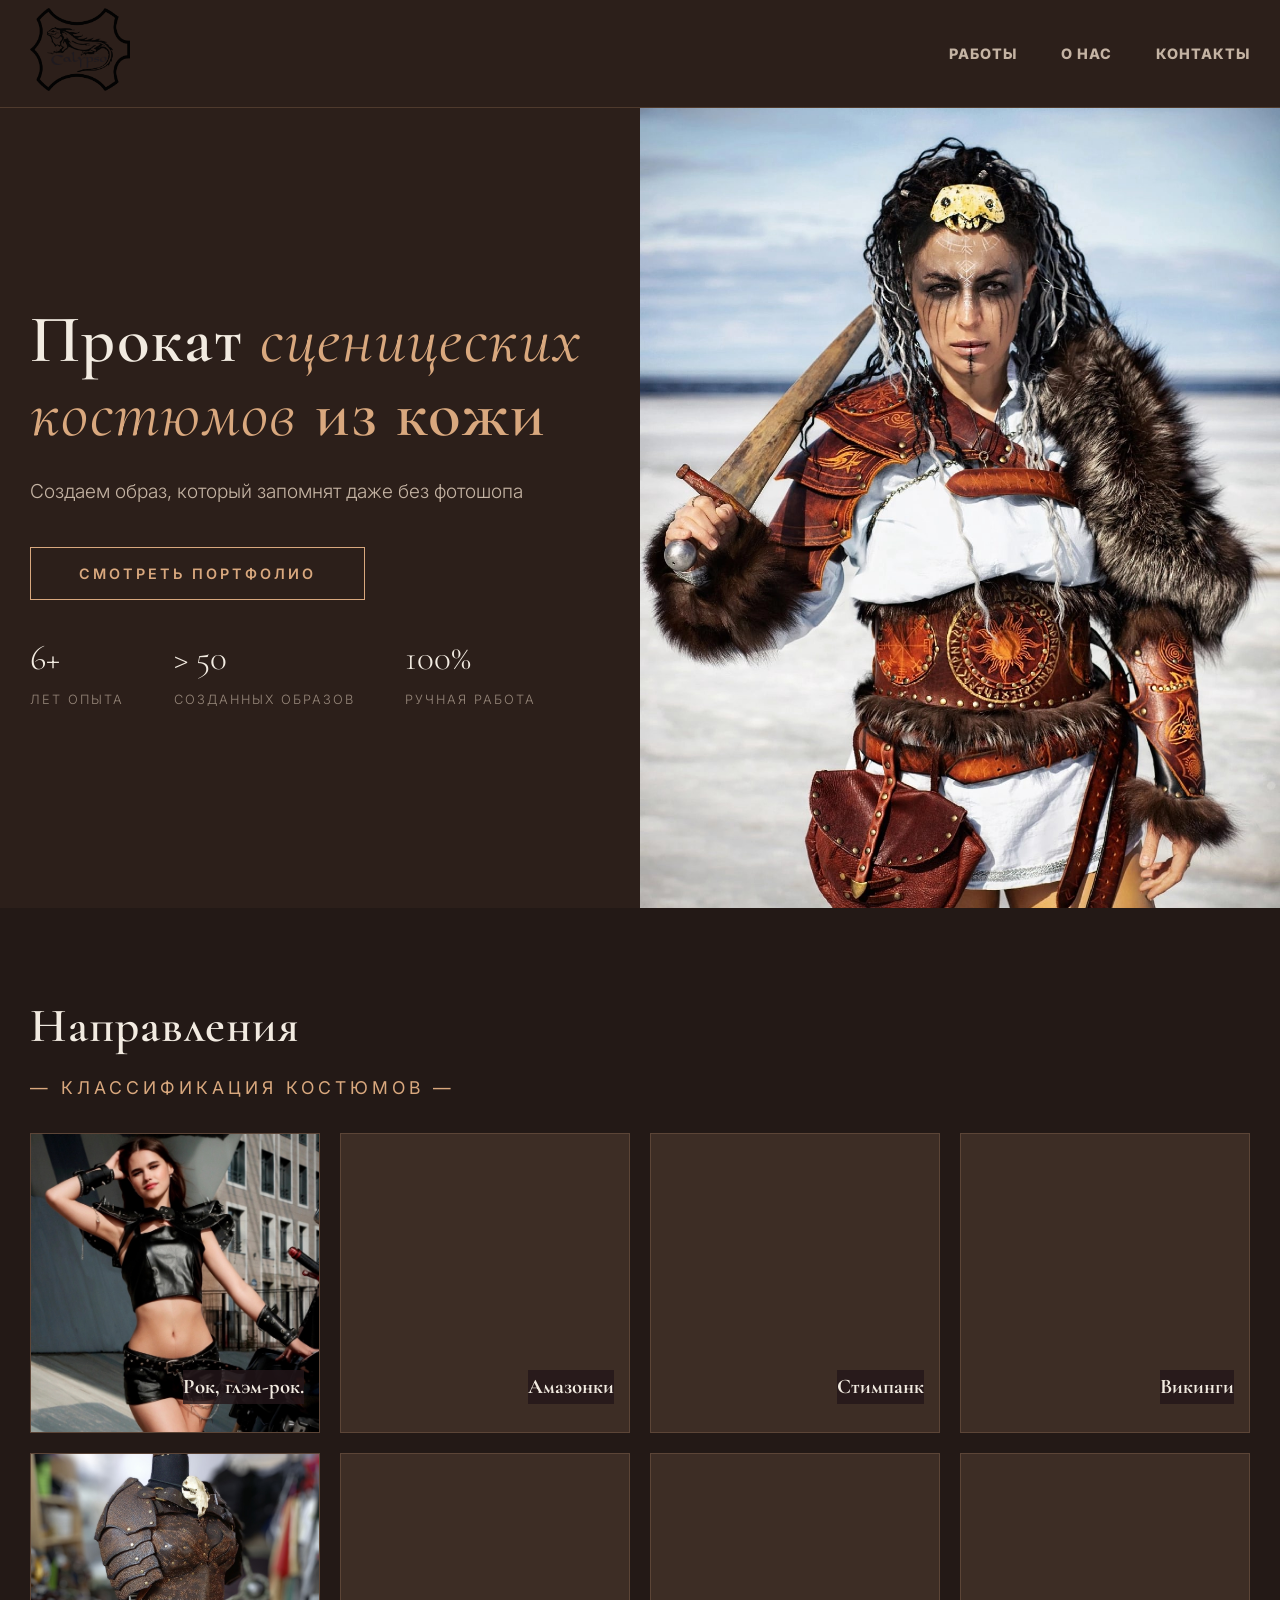
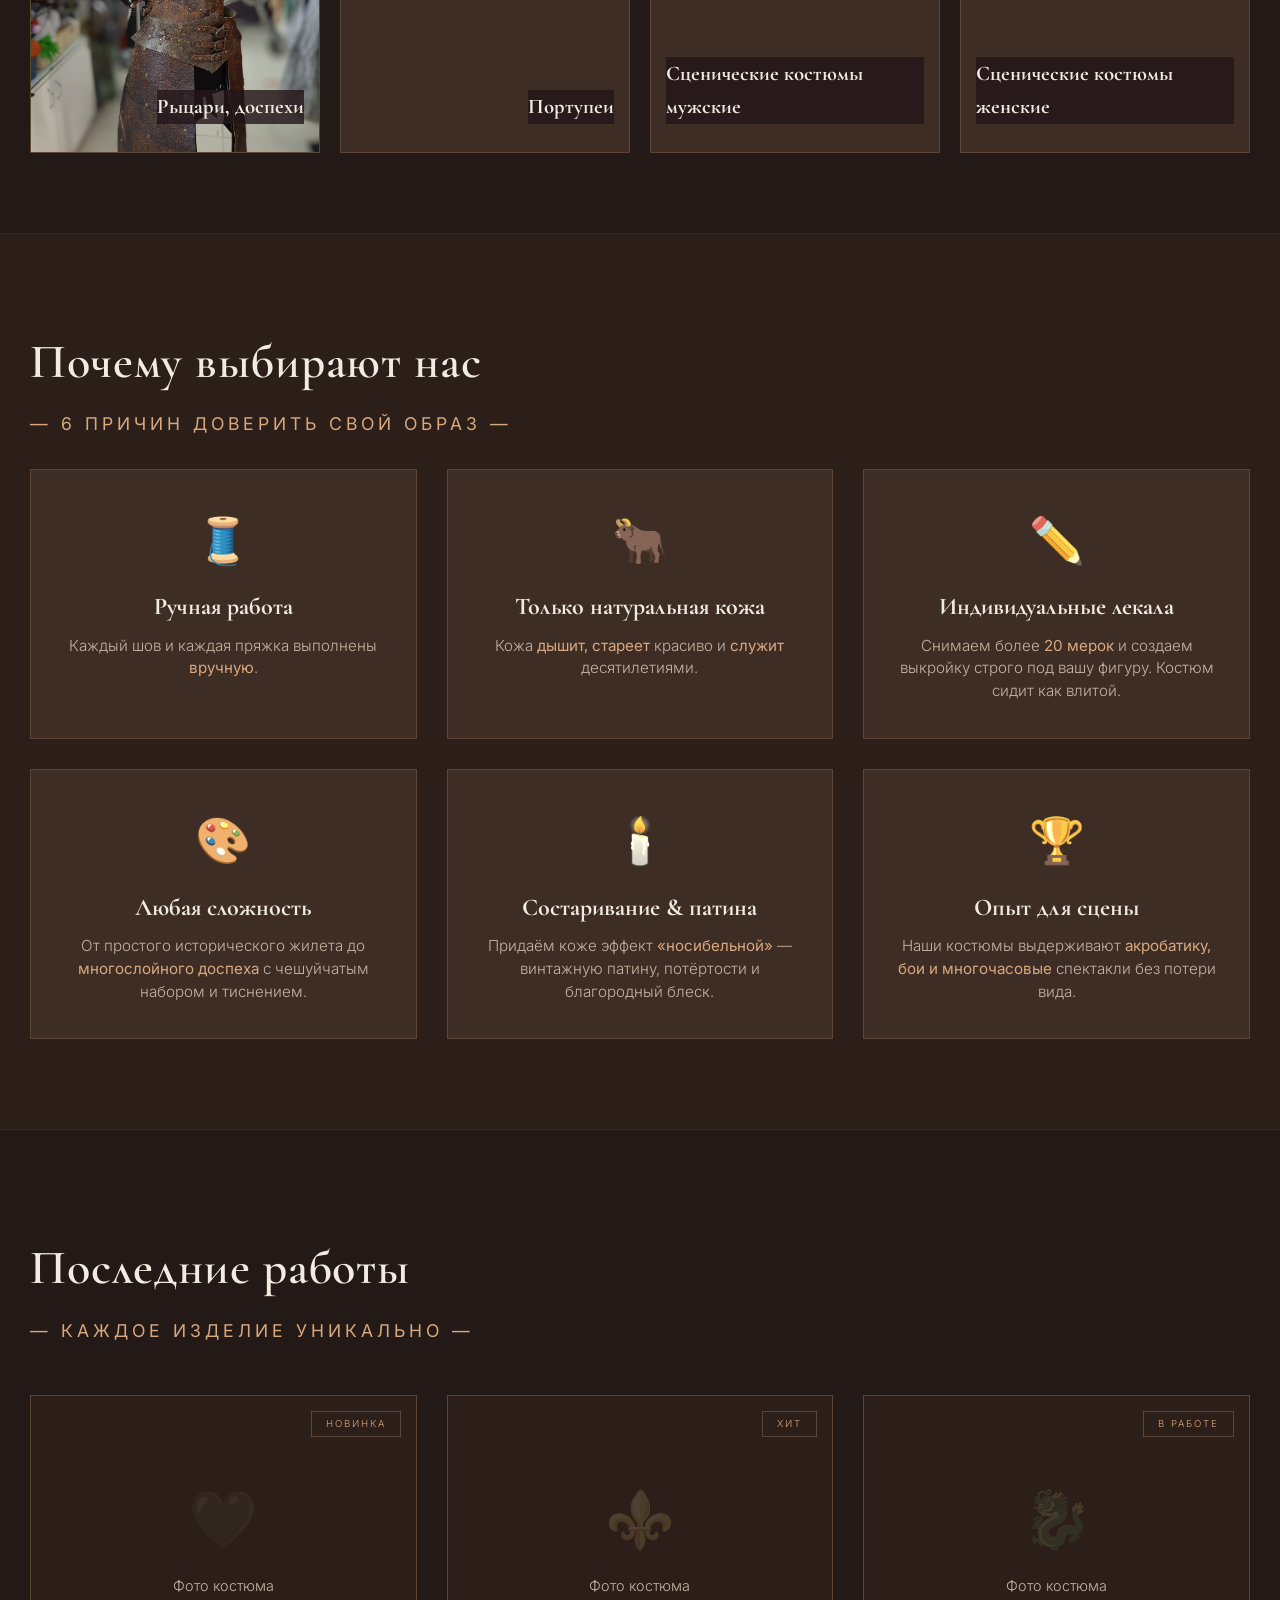
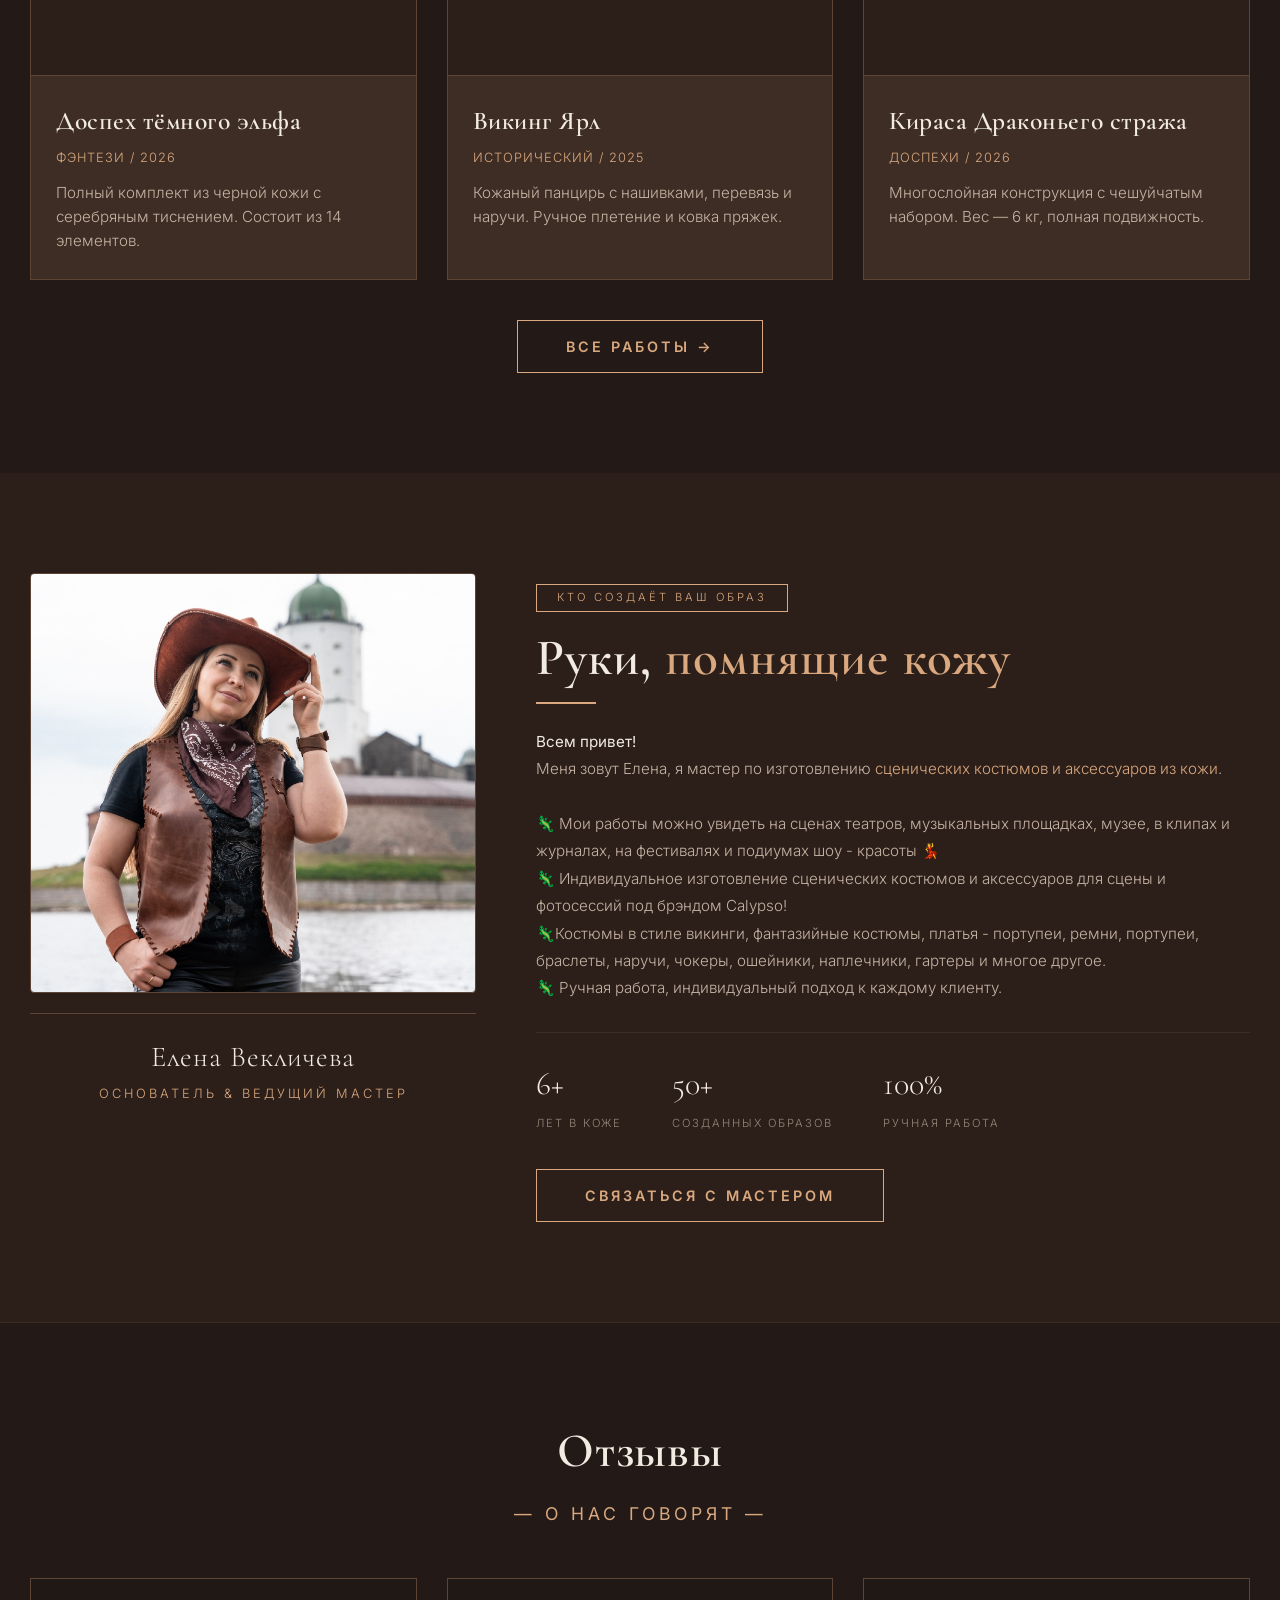
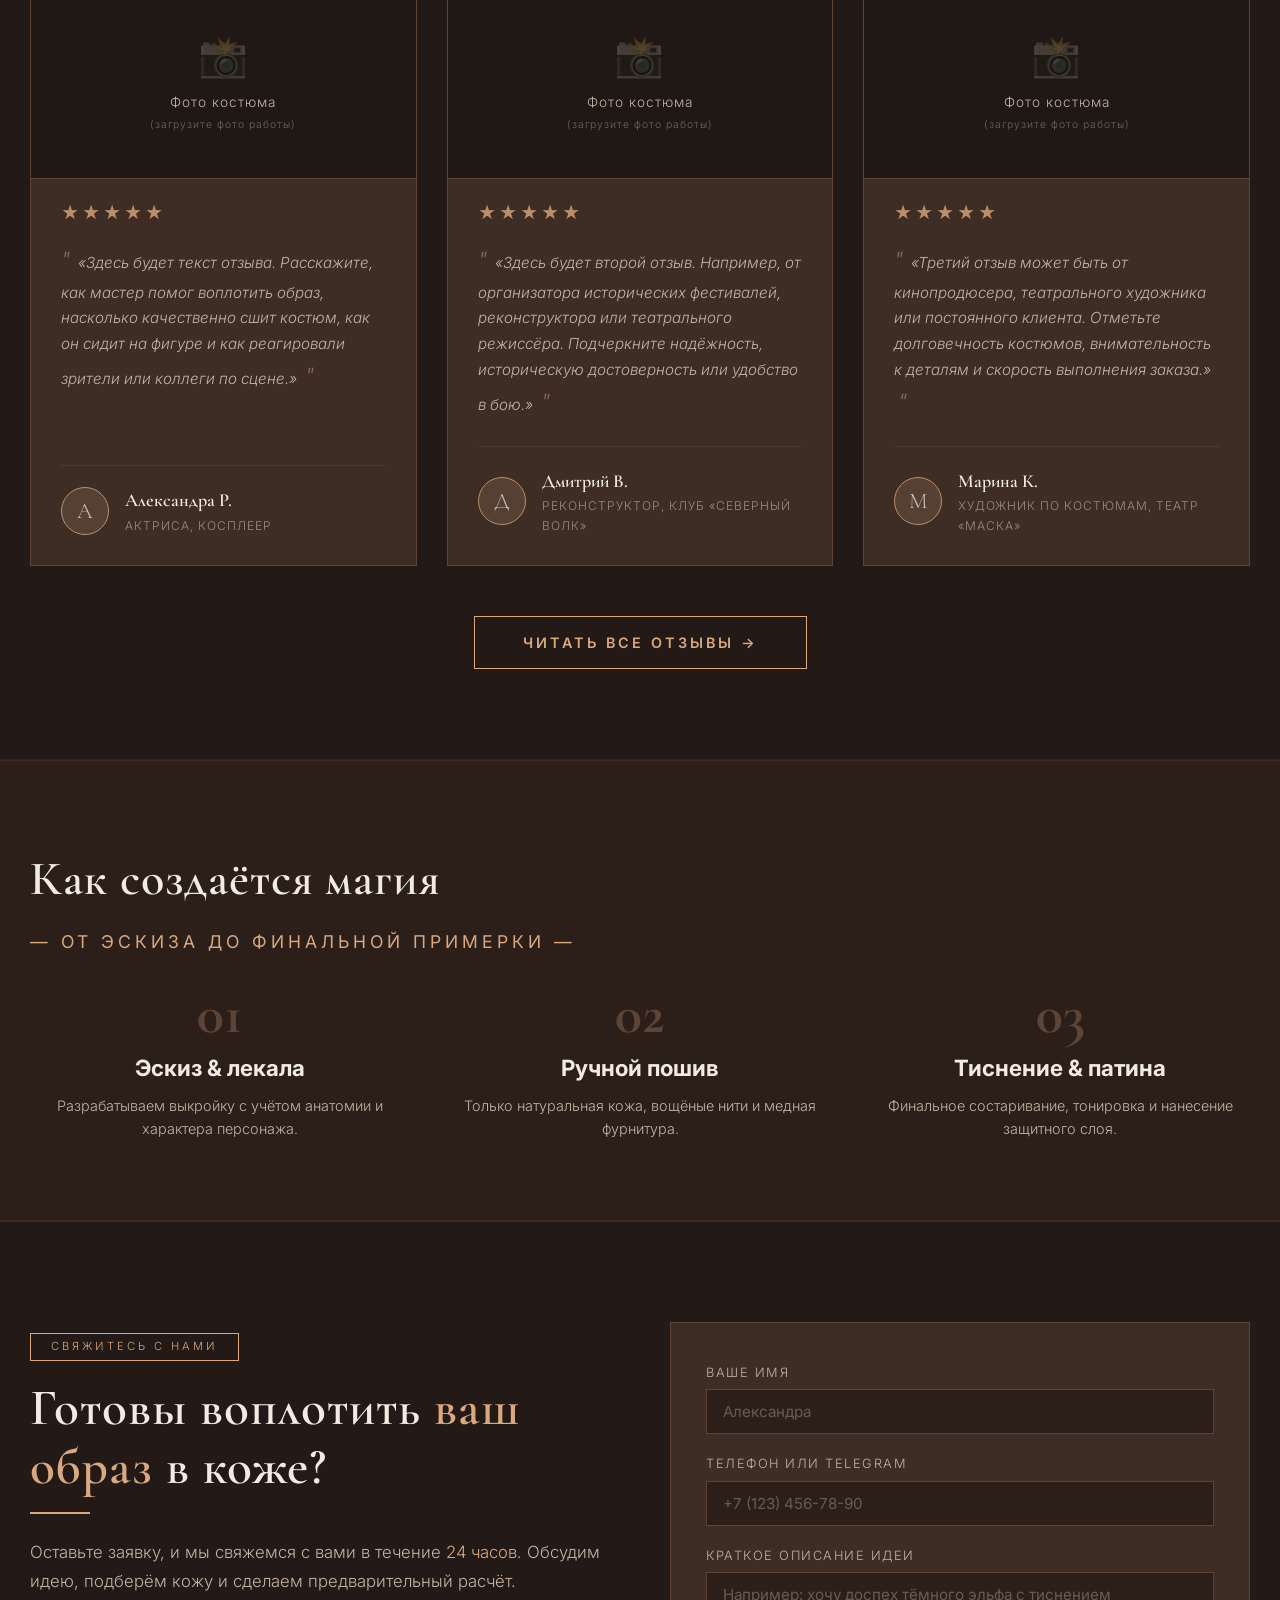
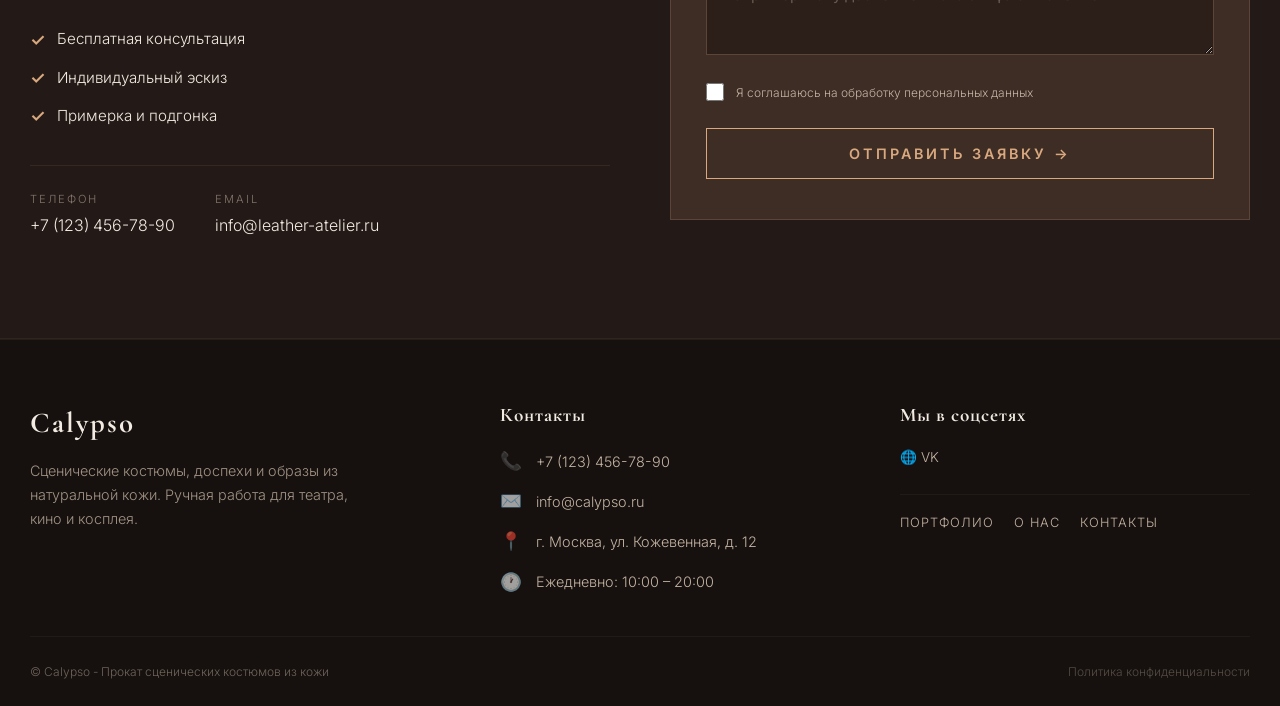
==== commit 98818459: "Add files via upload" ====
--- a/index.html
+++ b/index.html
@@ -73,16 +73,28 @@
             <div class="section-subtitle">—&nbsp;классификация костюмов&nbsp;—</div>
             <div class="categories-grid">
                 <div class="category-item category-item-show">
-                    <h4>Шоу, Концерты, Фотосессии</h4>
-                </div>
-                <div class="category-item category-item-fantasy">
-                    <h4>Фэнтези & Эльфы</h4>
+                    <h4> Рок, глэм-рок.</h4>
+                </div>
+                <div class="category-item category-item-amazonki">
+                    <h4>Амазонки</h4>
+                </div>
+                <div class="category-item category-item-steampunk">
+                    <h4>Стимпанк</h4>
+                </div>
+                <div class="category-item category-item-viking">
+                    <h4>Викинги</h4>
                 </div>
                 <div class="category-item category-item-dospeh">
-                    <h4>Кожаные доспехи, наручи</h4>
-                </div>
-                <div class="category-item category-item-kino">
-                    <h4>Театр, кино, косплей</h4>
+                    <h4>Рыцари, доспехи</h4>
+                </div>
+                <div class="category-item category-item-portupea">
+                    <h4>Портупеи</h4>
+                </div>
+                <div class="category-item category-item-men">
+                    <h4>Сценические костюмы мужские</h4>
+                </div>
+                <div class="category-item category-item-women">
+                    <h4>Сценические костюмы женские</h4>
                 </div>
             </div>
         </div>
--- a/style.css
+++ b/style.css
@@ -82,7 +82,7 @@
 
    /* ----- ШАПКА ----- */
    header {
-       background-image: url("img/kozha.jpg");
+       background-image: url("img/kozha4.webp");
      padding: 8px 0;
      border-bottom: 1px solid rgba(217, 168, 126, 0.2);
      position: sticky;
@@ -117,7 +117,7 @@
      letter-spacing: 1px;
      transition: color 0.3s;
      text-transform: uppercase;
-     font-weight: 400;
+     font-weight: 800;
    }
 
    .nav a:hover {
@@ -127,36 +127,34 @@
 /* ----- 1 ГЕРОЙ (FULLSCREEN + ПАРАЛЛАКС) ----- */
 .hero-split {
     position: relative;
-    height: calc(100vh - var(--header-height));
-    min-height: 600px;
+    height: calc(100vh - var(--header-height, 80px));
+    min-height: 500px;
     background: var(--bg-deep);
     display: flex;
-    align-items: center; /* Центрируем содержимое по вертикали */
-    overflow: hidden; /* Чтобы фото не вылезало за пределы */
+    align-items: center;
+    overflow: hidden;
     padding: 0;
     margin: 0;
     border-bottom: none;
 }
 
-/* Контейнер — такой же, как у всего сайта */
 .hero-container {
     position: relative;
     z-index: 2;
     width: 100%;
-    max-width: 1280px; /* Ваша ширина контейнера */
+    max-width: 1280px;
     margin: 0 auto;
-    padding: 0 30px; /* Ваши отступы */
+    padding: 0 30px;
 }
 
 .hero-row {
     display: flex;
     align-items: center;
-    min-height: 100vh; /* Растягиваем на всю высоту */
-}
-
-/* Левая колонка текста */
+    height: 100%;
+}
+
 .hero-col-text {
-    flex: 0 0 50%; /* Занимает ровно 50% ширины контейнера */
+    flex: 0 0 50%;
     max-width: 50%;
     padding: 40px 0;
 }
@@ -201,6 +199,7 @@
 
 .hero-stats {
     display: flex;
+    flex-wrap: nowrap;
     gap: 50px;
     margin-top: 30px;
 }
@@ -220,12 +219,12 @@
     opacity: 0.7;
 }
 
-/* ----- Правая колонка (фото) — абсолютно, прижата к правому краю ----- */
+/* ----- ПРАВАЯ КОЛОНКА (ФОТО) ----- */
 .hero-col-image {
     position: absolute;
     top: 0;
     right: 0;
-    width: 50vw; /* Ширина = половина вьюпорта */
+    width: 50vw;
     height: 100%;
     z-index: 1;
     overflow: hidden;
@@ -301,17 +300,33 @@
        background-image: url("img/show2.jpg");
    }
 
-.category-item-fantasy
+.category-item-amazonki
 {
-    background-image: url("img/elf.jpg");
+    background-image: url("img/amazonka.jpg");
+}
+
+.category-item-steampunk {
+    background-image: url("img/steam.jpg");
+}
+
+.category-item-viking {
+    background-image: url("img/viking.jpg");
 }
 
 .category-item-dospeh {
     background-image: url("img/dospeh.jpg");
 }
 
-.category-item-kino {
-    background-image: url("img/kino.jpg");
+.category-item-portupea {
+    background-image: url("img/portupea.jpg");
+}
+
+.category-item-men {
+    background-image: url("img/men1.jpg");
+}
+
+.category-item-women {
+    background-image: url("img/women.jpg");
 }
 
    .category-item:hover {
--- a/media.css
+++ b/media.css
@@ -4,13 +4,12 @@
     .hero-text-inner h1 {
         font-size: 3.2rem;
     }
-
     .hero-stats {
         gap: 30px;
         flex-wrap: wrap;
     }
 
-<!-- 2 КЛАССИФИКАЦИЯ (заглушка) -->
+/*-- 2 КЛАССИФИКАЦИЯ (заглушка) -*/
     .categories-grid {
         grid-template-columns: repeat(2, 1fr);
     }
@@ -136,31 +135,48 @@
     }
 
     /* ----- 1 ГЕРОЙ (FULLSCREEN + ПАРАЛЛАКС) ----- */
+    root {
+        --header-height: 70px; /* Уменьшаем высоту шапки на мобильных */
+    }
+
     .hero-split {
+        flex-direction: column;
+        height: auto;           /* Высота по содержимому */
+        min-height: auto;       /* Без минимальной высоты */
+        align-items: flex-start;
+    }
+
+    .hero-container {
+        padding: 0;             /* Убираем отступы у контейнера */
+    }
+
+    .hero-row {
         height: auto;
-        min-height: 100vh;
-        flex-direction: column;
-    }
-
-    .hero-row {
-        min-height: auto;
-        padding: 60px 0 40px;
+        flex-direction: column;
+        padding: 0;
     }
 
     .hero-col-text {
         flex: 1 1 100%;
         max-width: 100%;
-        padding: 0;
+        padding: 20px 30px 10px; /* Минимальные отступы снизу */
+        order: 1;
     }
 
     .hero-col-image {
-        position: relative; /* Статичное позиционирование */
+        position: relative;
         width: 100%;
         height: 50vh;
-        min-height: 300px;
+        min-height: 250px;
         top: auto;
         right: auto;
-        margin-top: 20px;
+        order: -1;
+        margin: 0;
+    }
+
+    .hero-text-inner {
+        max-width: 100%;
+        margin: 0;
     }
 
     .hero-text-inner h1 {
@@ -169,14 +185,25 @@
 
     .hero-text-inner p {
         font-size: 1rem;
+        margin-bottom: 20px;
     }
 
     .hero-stats {
         gap: 20px;
+        margin-top: 15px;
     }
 
     .hero-stats div span {
-        font-size: 1.8rem;
+        font-size: 1.2rem;
+    }
+
+    .hero-stats div small {
+        font-size: 0.6rem;
+    }
+
+
+    .hero-text-inner .btn-primary {
+        margin-top: 5px;
     }
 
     /* -- 2 КЛАССИФИКАЦИЯ (заглушка) -- */
@@ -289,13 +316,11 @@
 @media (max-width: 480px) {
     /* ----- ГЕРОЙ (FULLSCREEN + ПАРАЛЛАКС) ----- */
     .hero-col-text {
-        padding: 0;
-    }
-
+        padding: 20px 20px 10px;
+    }
     .hero-text-inner h1 {
         font-size: 2.2rem;
     }
-
     .hero-col-image {
         height: 40vh;
         min-height: 200px;
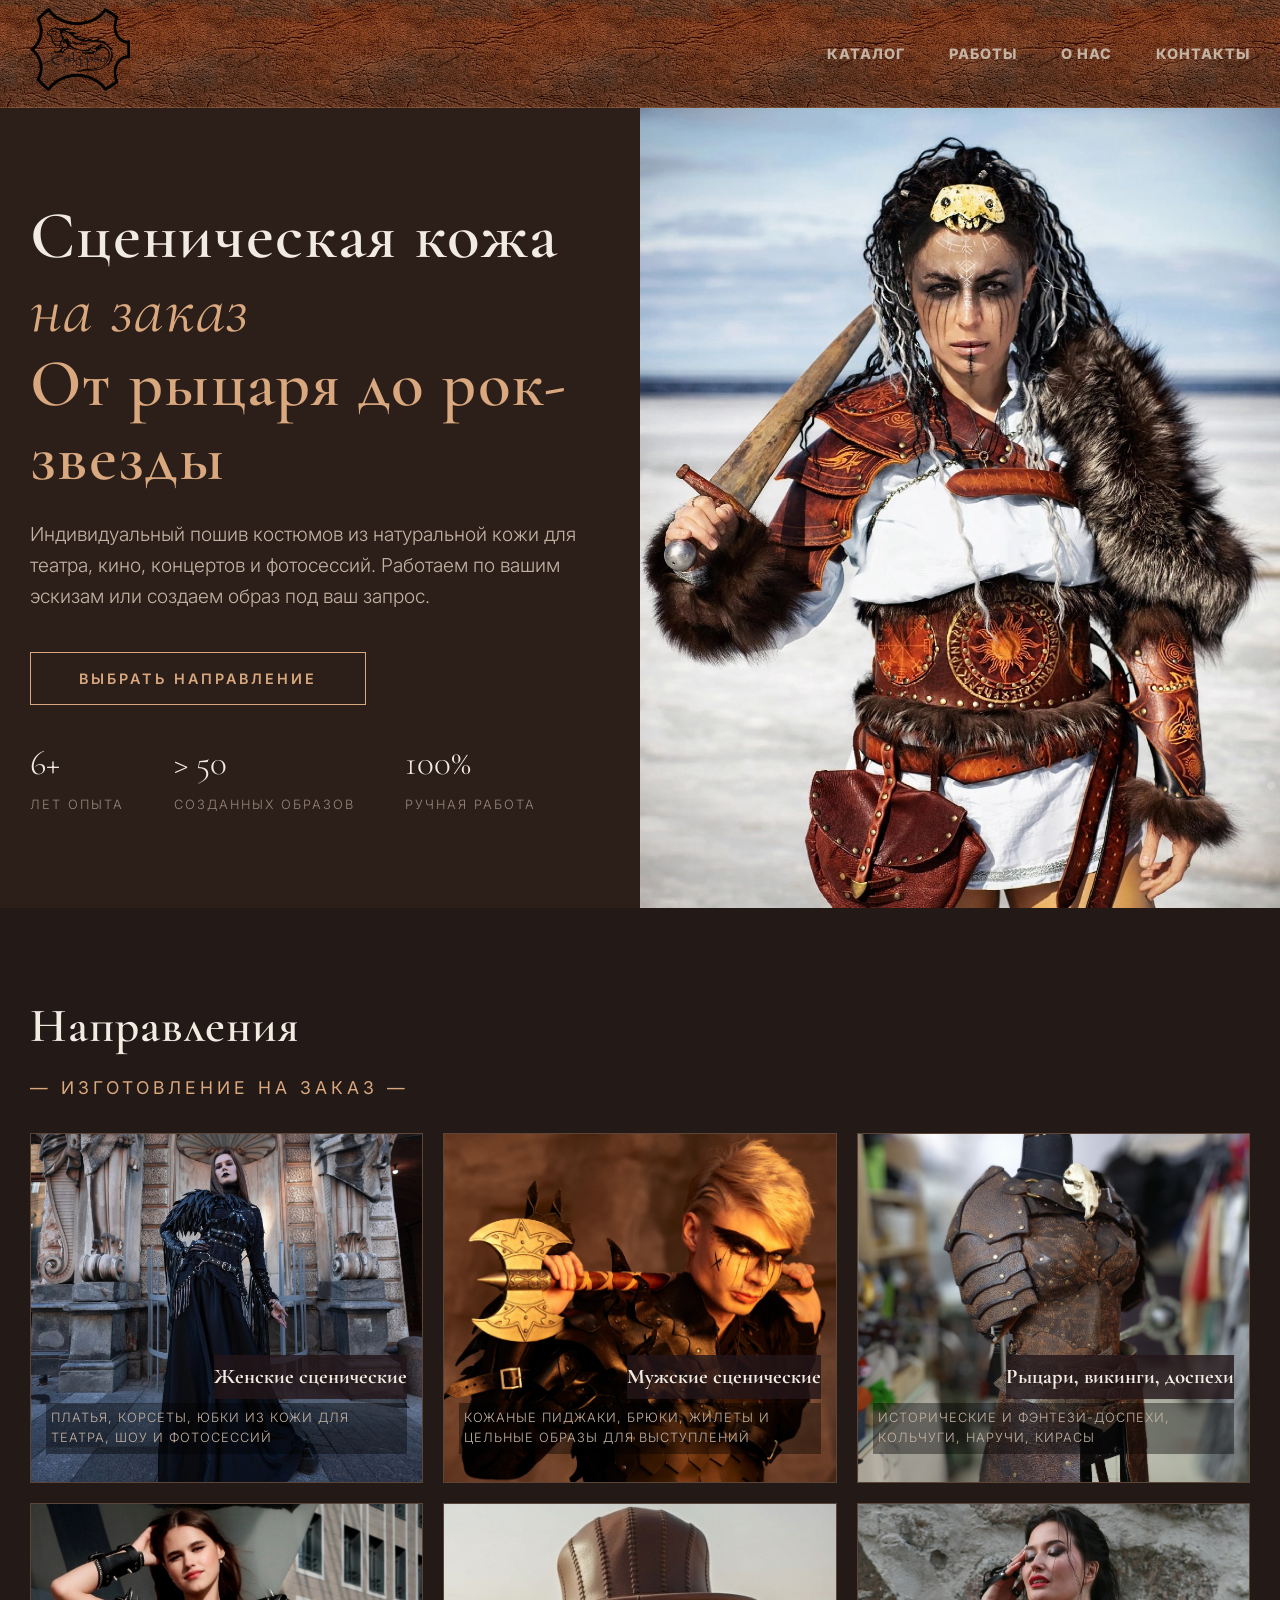
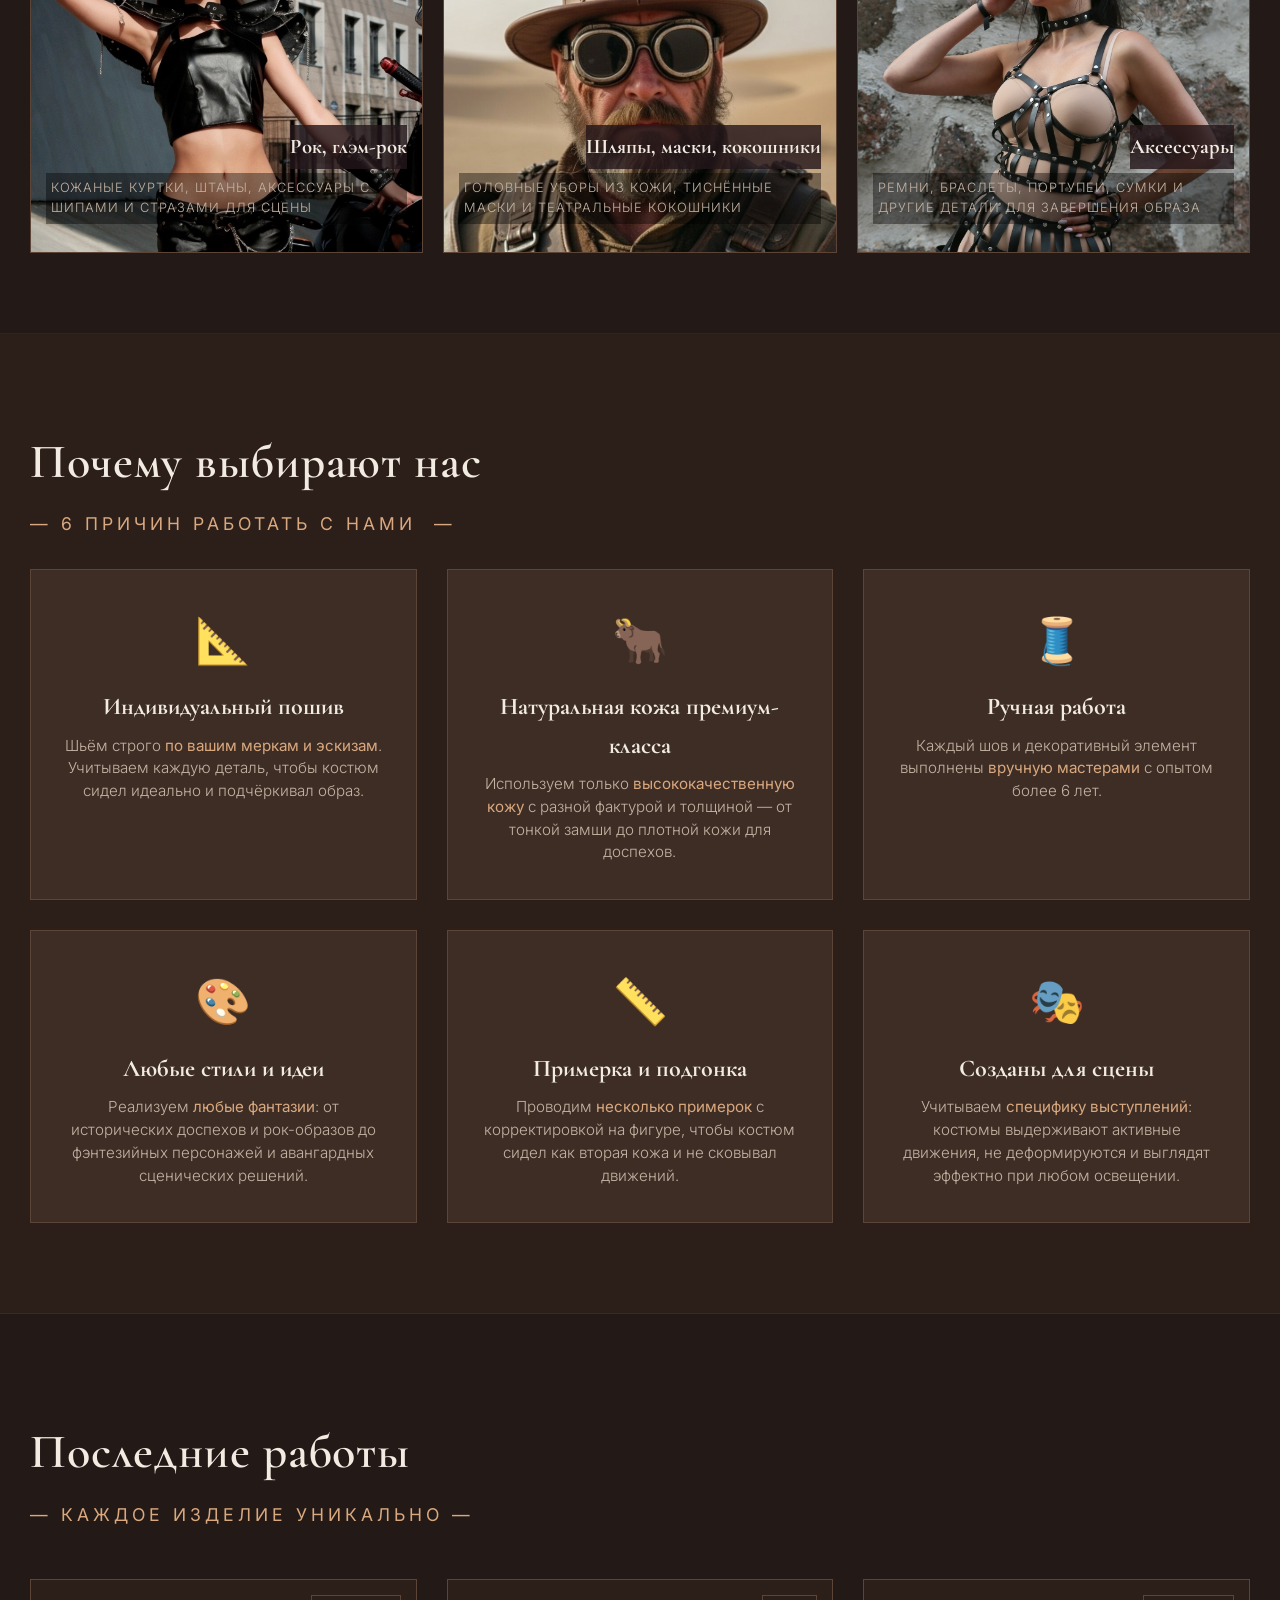
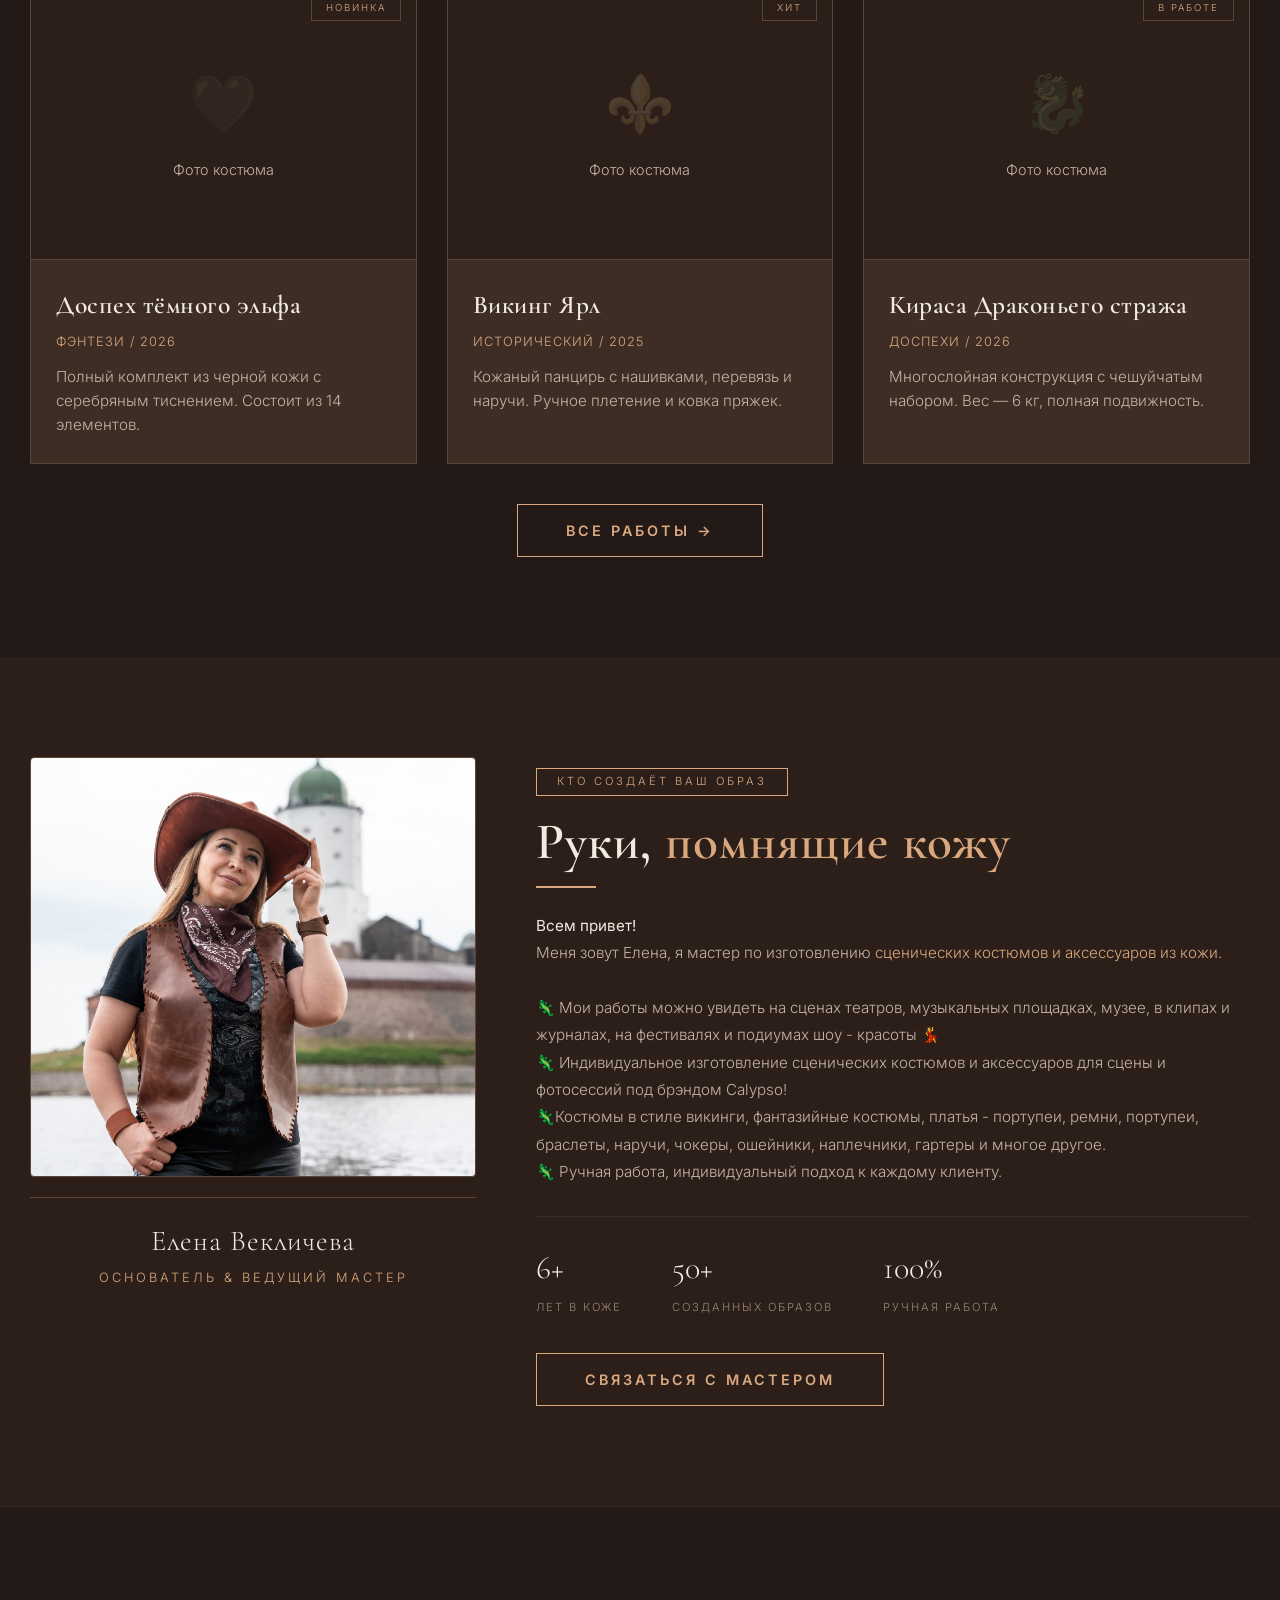
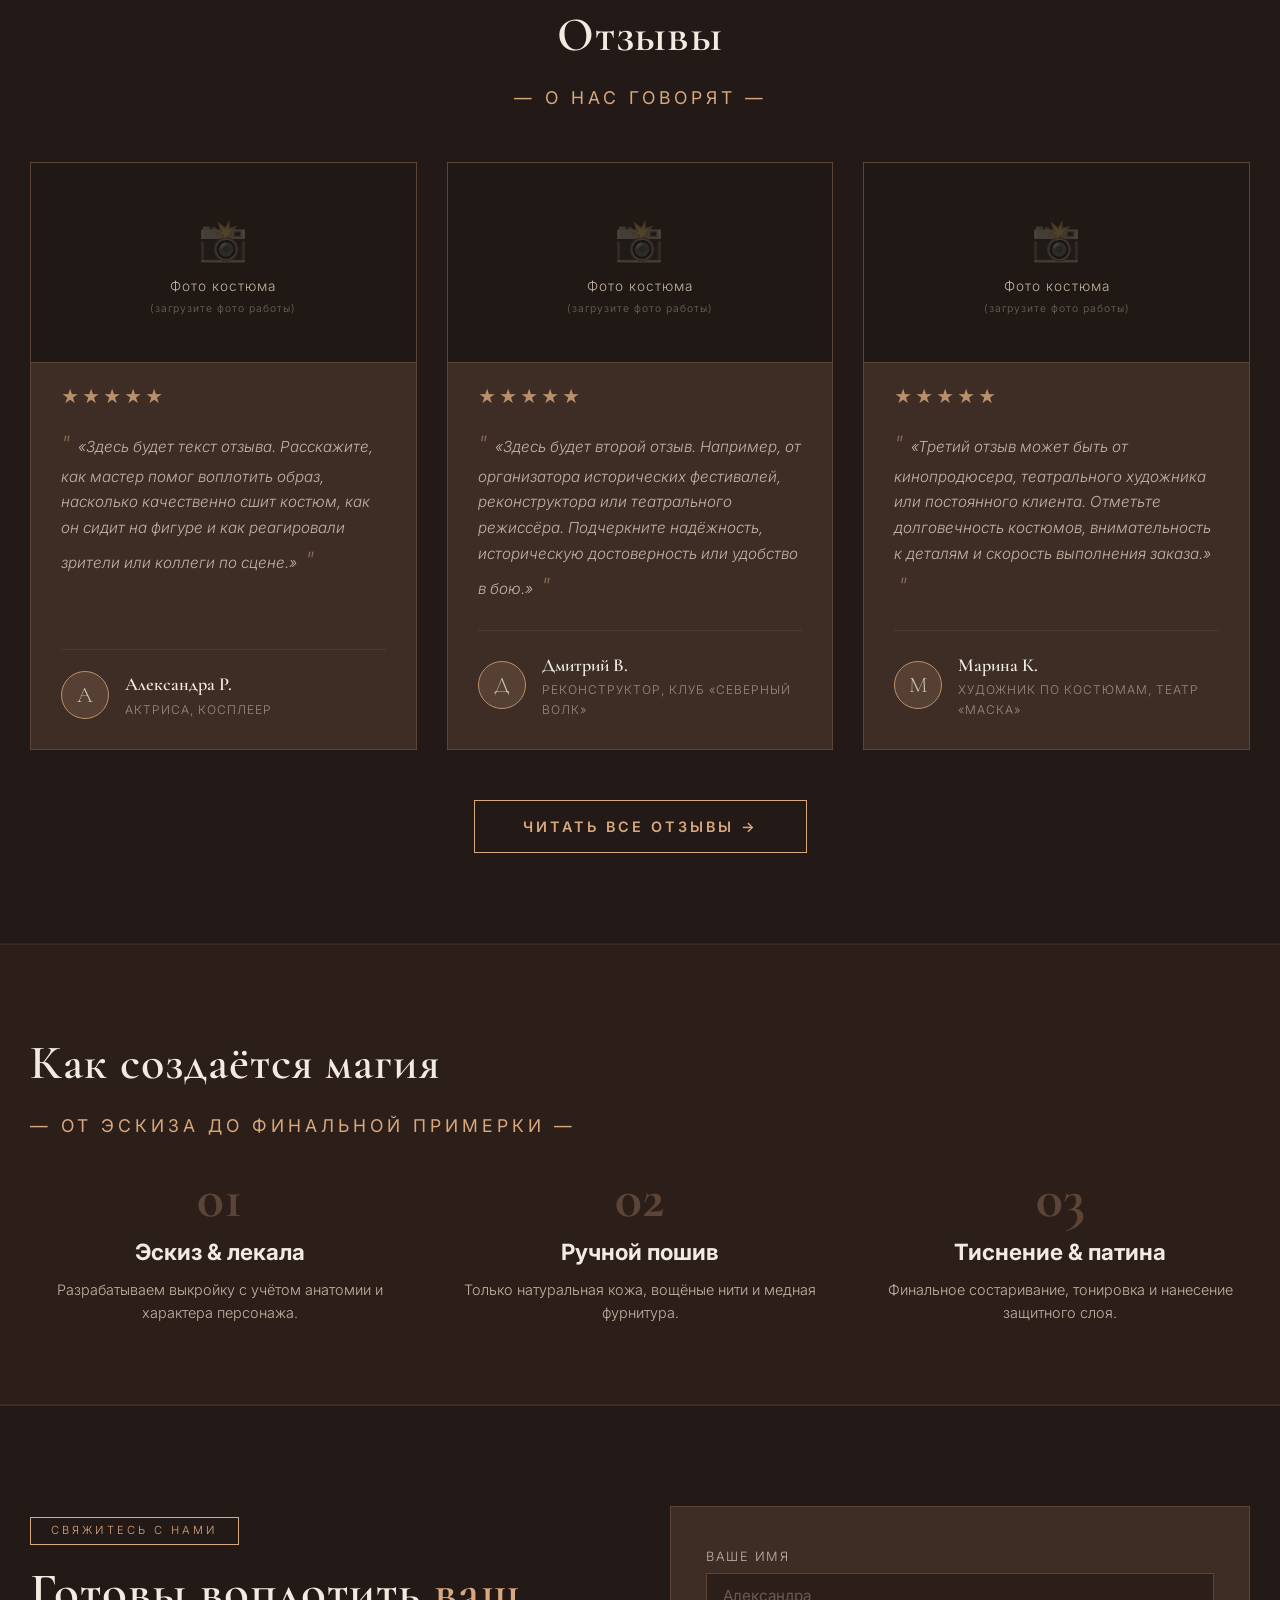
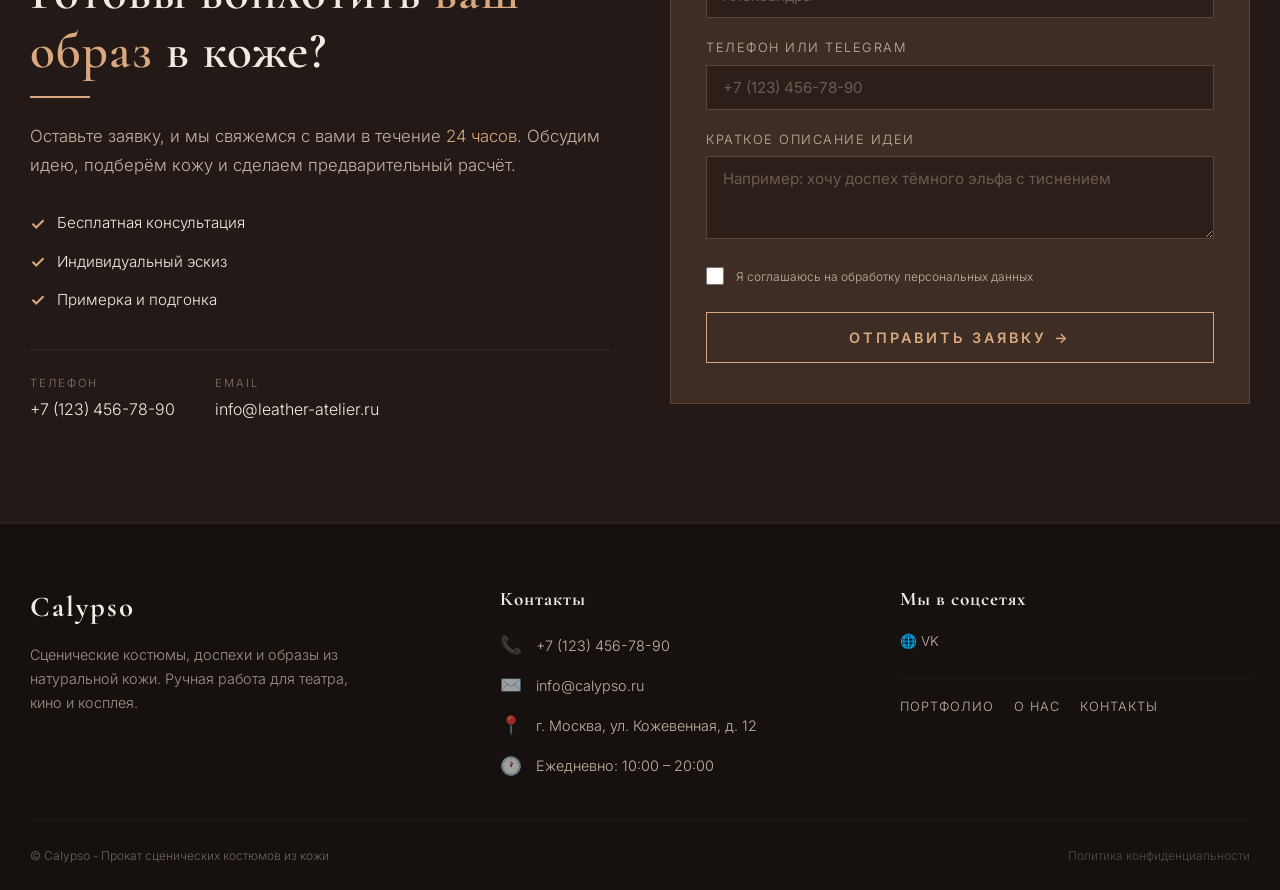
==== commit dc5ef55e: "Add files via upload" ====
--- a/index.html
+++ b/index.html
@@ -27,6 +27,7 @@
             <span class="burger-line"></span>
         </button>
         <nav class="nav" id="mainNav">
+            <a href="#">Каталог</a>
             <a href="#portfolio">Работы</a>
             <a href="#expert">О нас</a>
             <a href="#footer">Контакты</a>
@@ -44,9 +45,10 @@
                 <!-- Левая колонка (текст) — внутри контейнера -->
                 <div class="hero-col-text">
                     <div class="hero-text-inner">
-                        <h1>Прокат <i>сценицеских костюмов </i><span class="gold-text">из кожи</span></h1>
-                        <p>Создаем образ, который запомнят даже без фотошопа</p>
-                        <a href="#portfolio" class="btn-primary">Смотреть портфолио</a>
+                        <h1>Сценическая кожа <i>на заказ </i><br><span class="gold-text">От рыцаря до рок-звезды</span></h1>
+                        <p>Индивидуальный пошив костюмов из натуральной кожи для театра, кино, концертов и фотосессий.
+                            Работаем по вашим эскизам или создаем образ под ваш запрос.</p>
+                        <a href="#categories" class="btn-primary">Выбрать направление</a>
                         <div class="hero-stats">
                             <div><span>6+</span><small>лет опыта</small></div>
                             <div><span>> 50</span><small>созданных образов</small></div>
@@ -67,34 +69,46 @@
     </section>
 
     <!-- 2 КЛАССИФИКАЦИЯ (заглушка) -->
-    <section class="categories">
+    <section class="categories" id="categories">
         <div class="container">
             <h2>Направления</h2>
-            <div class="section-subtitle">—&nbsp;классификация костюмов&nbsp;—</div>
+            <div class="section-subtitle">—&nbsp;изготовление на заказ&nbsp;—</div>
+
             <div class="categories-grid">
-                <div class="category-item category-item-show">
-                    <h4> Рок, глэм-рок.</h4>
-                </div>
-                <div class="category-item category-item-amazonki">
-                    <h4>Амазонки</h4>
-                </div>
-                <div class="category-item category-item-steampunk">
-                    <h4>Стимпанк</h4>
-                </div>
-                <div class="category-item category-item-viking">
-                    <h4>Викинги</h4>
-                </div>
+                <!-- 1. Женские сценические костюмы -->
+                <div class="category-item category-item-women">
+                    <h4>Женские сценические</h4>
+                    <p>Платья, корсеты, юбки из кожи для театра, шоу и фотосессий</p>
+                </div>
+
+                <!-- 2. Мужские сценические костюмы -->
+                <div class="category-item category-item-men">
+                    <h4>Мужские сценические</h4>
+                    <p>Кожаные пиджаки, брюки, жилеты и цельные образы для выступлений</p>
+                </div>
+
+                <!-- 3. Рыцари, викинги, доспехи -->
                 <div class="category-item category-item-dospeh">
-                    <h4>Рыцари, доспехи</h4>
-                </div>
-                <div class="category-item category-item-portupea">
-                    <h4>Портупеи</h4>
-                </div>
-                <div class="category-item category-item-men">
-                    <h4>Сценические костюмы мужские</h4>
-                </div>
-                <div class="category-item category-item-women">
-                    <h4>Сценические костюмы женские</h4>
+                    <h4>Рыцари, викинги, доспехи</h4>
+                    <p>Исторические и фэнтези-доспехи, кольчуги, наручи, кирасы</p>
+                </div>
+
+                <!-- 4. Рок, глэм-рок -->
+                <div class="category-item category-item-rock">
+                    <h4>Рок, глэм-рок</h4>
+                    <p>Кожаные куртки, штаны, аксессуары с шипами и стразами для сцены</p>
+                </div>
+
+                <!-- 5. Шляпы, маски, кокошники -->
+                <div class="category-item category-item-hat">
+                    <h4>Шляпы, маски, кокошники</h4>
+                    <p>Головные уборы из кожи, тиснённые маски и театральные кокошники</p>
+                </div>
+
+                <!-- 6. Аксессуары -->
+                <div class="category-item category-item-accessories">
+                    <h4>Аксессуары</h4>
+                    <p>Ремни, браслеты, портупеи, сумки и другие детали для завершения образа</p>
                 </div>
             </div>
         </div>
@@ -104,44 +118,49 @@
     <section class="advantages">
         <div class="container">
             <h2>Почему выбирают нас</h2>
-            <div class="section-subtitle">—&nbsp;6 причин доверить свой образ&nbsp;—</div>
+            <div class="section-subtitle">—&nbsp;6 причин работать с нами&nbsp&nbsp;—</div>
 
             <div class="advantages-grid">
                 <!-- 1 -->
                 <div class="advantage-item">
-                    <span class="adv-icon">🧵</span>
-                    <h4>Ручная работа</h4>
-                    <p>Каждый шов и каждая пряжка выполнены <span class="highlight">вручную</span>.</p>
-                </div>
+                    <span class="adv-icon">📐</span>
+                    <h4>Индивидуальный пошив</h4>
+                    <p>Шьём строго <span class="highlight">по вашим меркам и эскизам</span>. Учитываем каждую деталь, чтобы костюм сидел идеально и подчёркивал образ.</p>
+                </div>
+
                 <!-- 2 -->
                 <div class="advantage-item">
                     <span class="adv-icon">🐂</span>
-                    <h4>Только натуральная кожа</h4>
-                    <p>Кожа <span class="highlight">дышит, стареет</span> красиво и <span class="highlight">служит</span> десятилетиями.</p>
-                </div>
+                    <h4>Натуральная кожа премиум-класса</h4>
+                    <p>Используем только <span class="highlight">высококачественную кожу</span> с разной фактурой и толщиной — от тонкой замши до плотной кожи для доспехов.</p>
+                </div>
+
                 <!-- 3 -->
                 <div class="advantage-item">
-                    <span class="adv-icon">✏️</span>
-                    <h4>Индивидуальные лекала</h4>
-                    <p>Снимаем более <span class="highlight">20 мерок</span> и создаем выкройку строго под вашу фигуру. Костюм сидит как влитой.</p>
-                </div>
+                    <span class="adv-icon">🧵</span>
+                    <h4>Ручная работа</h4>
+                    <p>Каждый шов и декоративный элемент выполнены <span class="highlight">вручную мастерами</span> с опытом более 6 лет.</p>
+                </div>
+
                 <!-- 4 -->
                 <div class="advantage-item">
                     <span class="adv-icon">🎨</span>
-                    <h4>Любая сложность</h4>
-                    <p>От простого исторического жилета до <span class="highlight">многослойного доспеха</span> с чешуйчатым набором и тиснением.</p>
-                </div>
+                    <h4>Любые стили и идеи</h4>
+                    <p>Реализуем <span class="highlight">любые фантазии</span>: от исторических доспехов и рок-образов до фэнтезийных персонажей и авангардных сценических решений.</p>
+                </div>
+
                 <!-- 5 -->
                 <div class="advantage-item">
-                    <span class="adv-icon">🕯️</span>
-                    <h4>Состаривание & патина</h4>
-                    <p>Придаём коже эффект <span class="highlight">«носибельной»</span> — винтажную патину, потёртости и благородный блеск.</p>
-                </div>
+                    <span class="adv-icon">📏</span>
+                    <h4>Примерка и подгонка</h4>
+                    <p>Проводим <span class="highlight">несколько примерок</span> с корректировкой на фигуре, чтобы костюм сидел как вторая кожа и не сковывал движений.</p>
+                </div>
+
                 <!-- 6 -->
                 <div class="advantage-item">
-                    <span class="adv-icon">🏆</span>
-                    <h4>Опыт для сцены</h4>
-                    <p>Наши костюмы выдерживают <span class="highlight">акробатику, бои и многочасовые</span> спектакли без потери вида.</p>
+                    <span class="adv-icon">🎭</span>
+                    <h4>Созданы для сцены</h4>
+                    <p>Учитываем <span class="highlight">специфику выступлений</span>: костюмы выдерживают активные движения, не деформируются и выглядят эффектно при любом освещении.</p>
                 </div>
             </div>
         </div>
--- a/style.css
+++ b/style.css
@@ -82,7 +82,9 @@
 
    /* ----- ШАПКА ----- */
    header {
-       background-image: url("img/kozha4.webp");
+       background-image: url("img/kozha.jpg");
+
+
      padding: 8px 0;
      border-bottom: 1px solid rgba(217, 168, 126, 0.2);
      position: sticky;
@@ -156,7 +158,7 @@
 .hero-col-text {
     flex: 0 0 50%;
     max-width: 50%;
-    padding: 40px 0;
+    padding: 40px 10px 40px 0;
 }
 
 .hero-text-inner {
@@ -272,13 +274,13 @@
 
    .categories-grid {
      display: grid;
-     grid-template-columns: repeat(4, 1fr);
+     grid-template-columns: repeat(3, 1fr);
      gap: 20px;
      margin-top: 20px;
    }
 
    .category-item {
-       min-height: 300px;
+       min-height: 350px;
      background: var(--bg-card);
      padding: 28px 15px;
        display: flex;
@@ -294,9 +296,15 @@
 
 .category-item h4 {
     background-color: rgba(35, 22, 25, 0.8);
-}
-
-   .category-item-show {
+    padding: 5px 0;
+}
+
+.category-item p {
+    background-color: rgba(0, 0, 0, 0.4);
+    padding: 5px;
+}
+
+   .category-item-rock {
        background-image: url("img/show2.jpg");
    }
 
@@ -305,7 +313,7 @@
     background-image: url("img/amazonka.jpg");
 }
 
-.category-item-steampunk {
+.category-item-hat {
     background-image: url("img/steam.jpg");
 }
 
@@ -317,7 +325,7 @@
     background-image: url("img/dospeh.jpg");
 }
 
-.category-item-portupea {
+.category-item-accessories {
     background-image: url("img/portupea.jpg");
 }
 
@@ -354,7 +362,7 @@
      text-transform: uppercase;
      letter-spacing: 1px;
    }
-   
+
    /* ----- 3 СЕКЦИЯ: ПРЕИМУЩЕСТВА ----- */
 .advantages {
   padding: 90px 0;
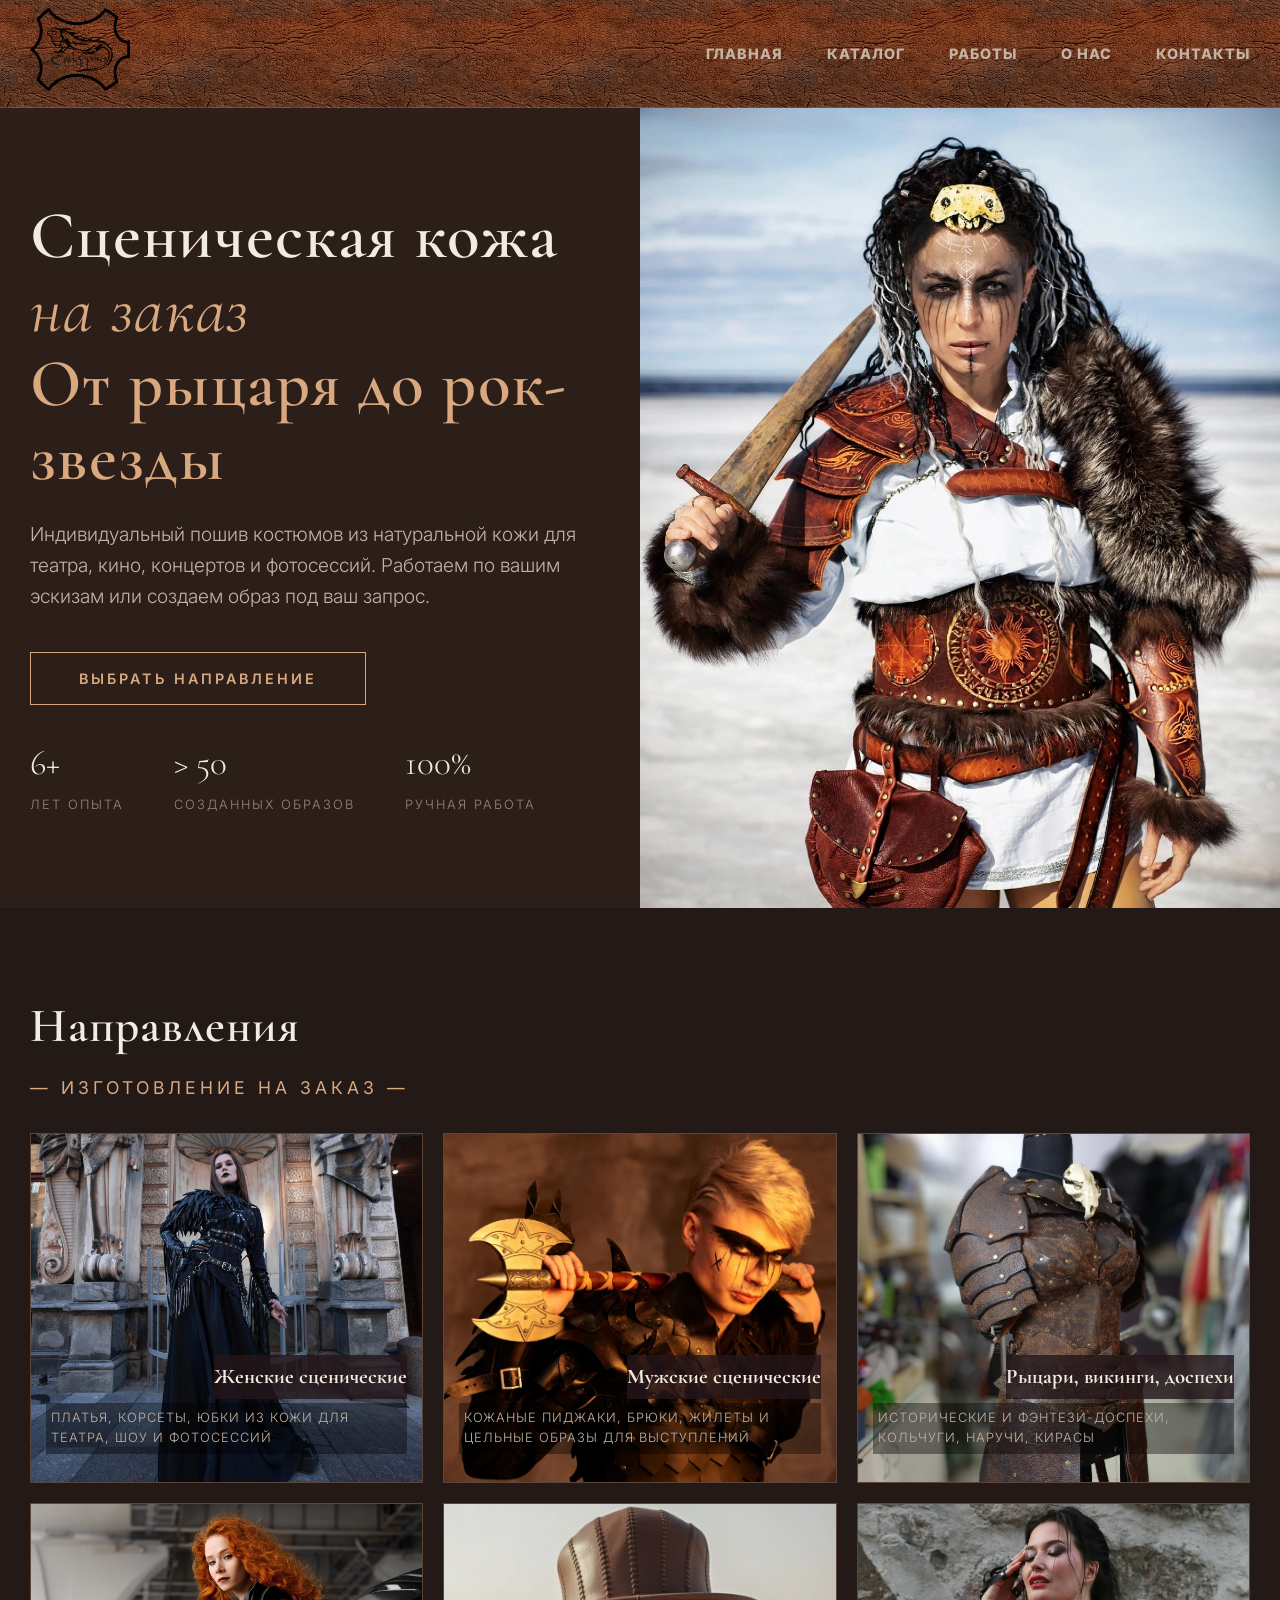
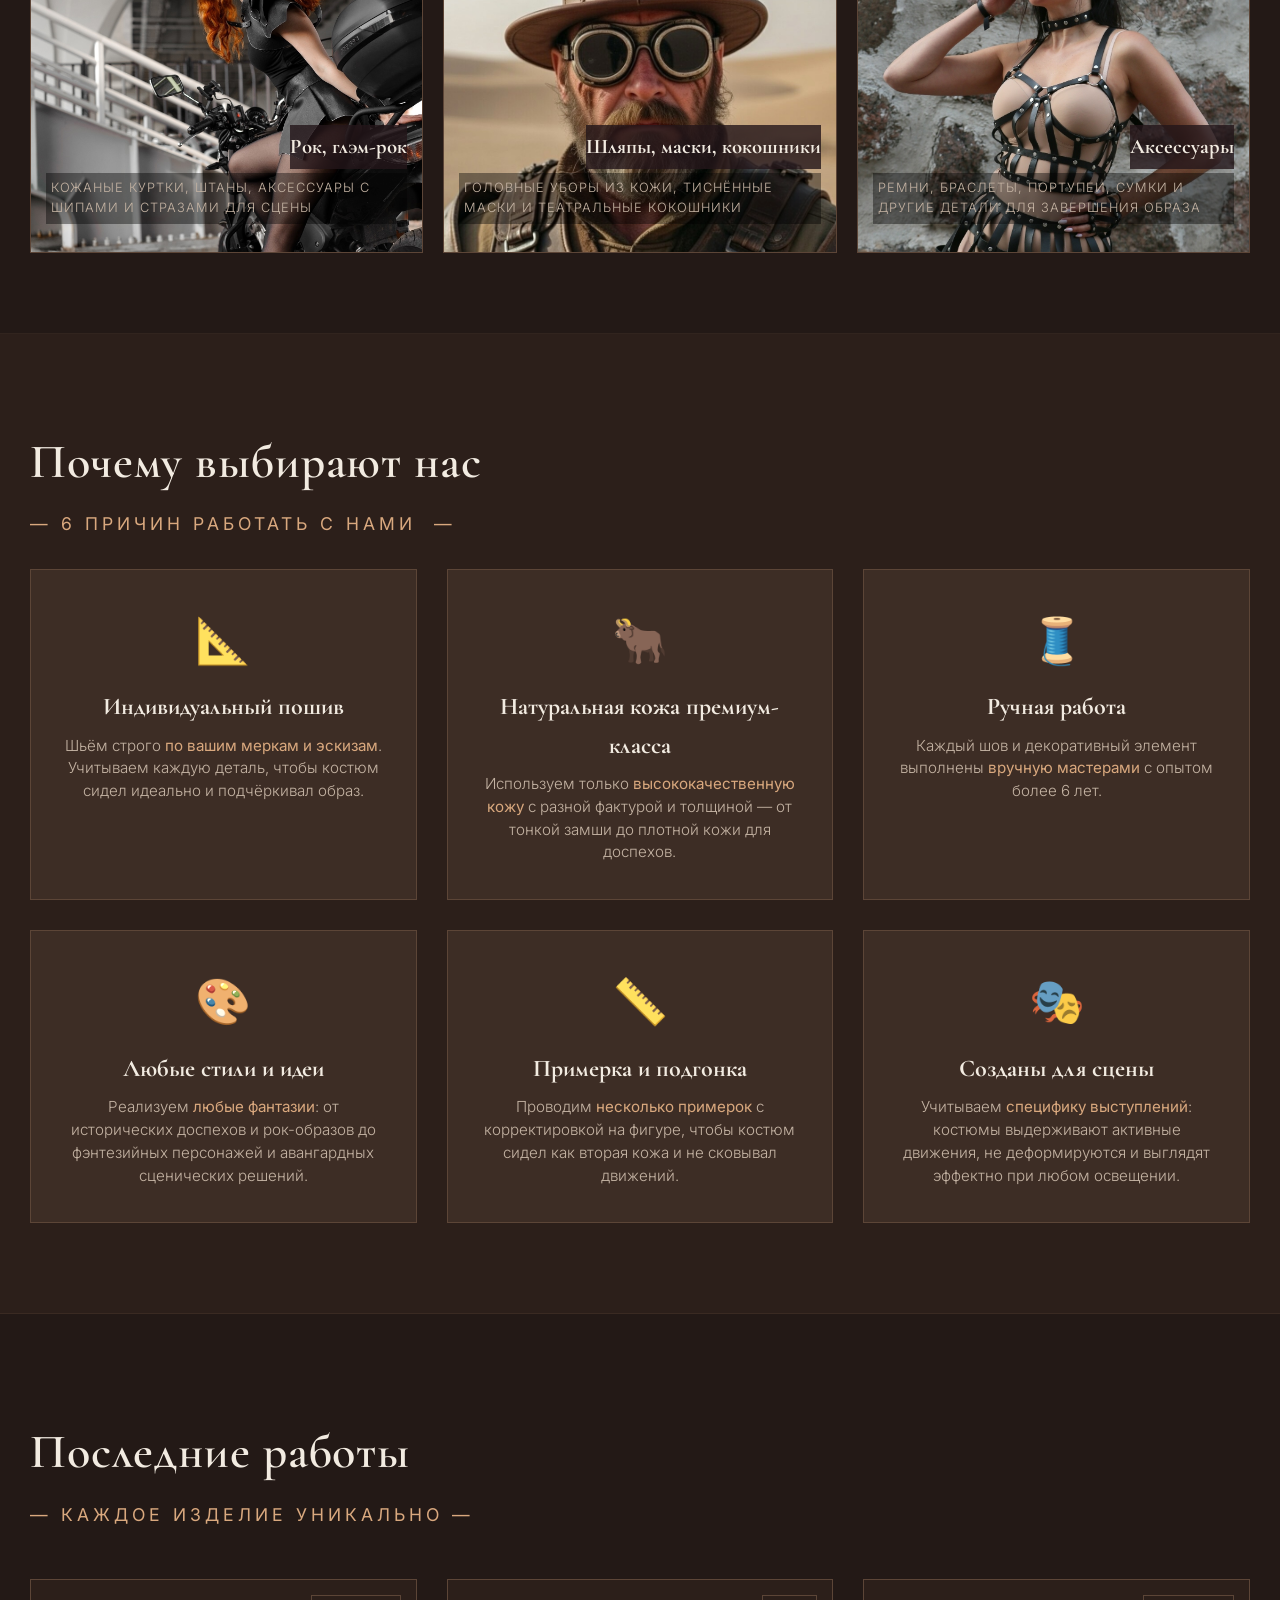
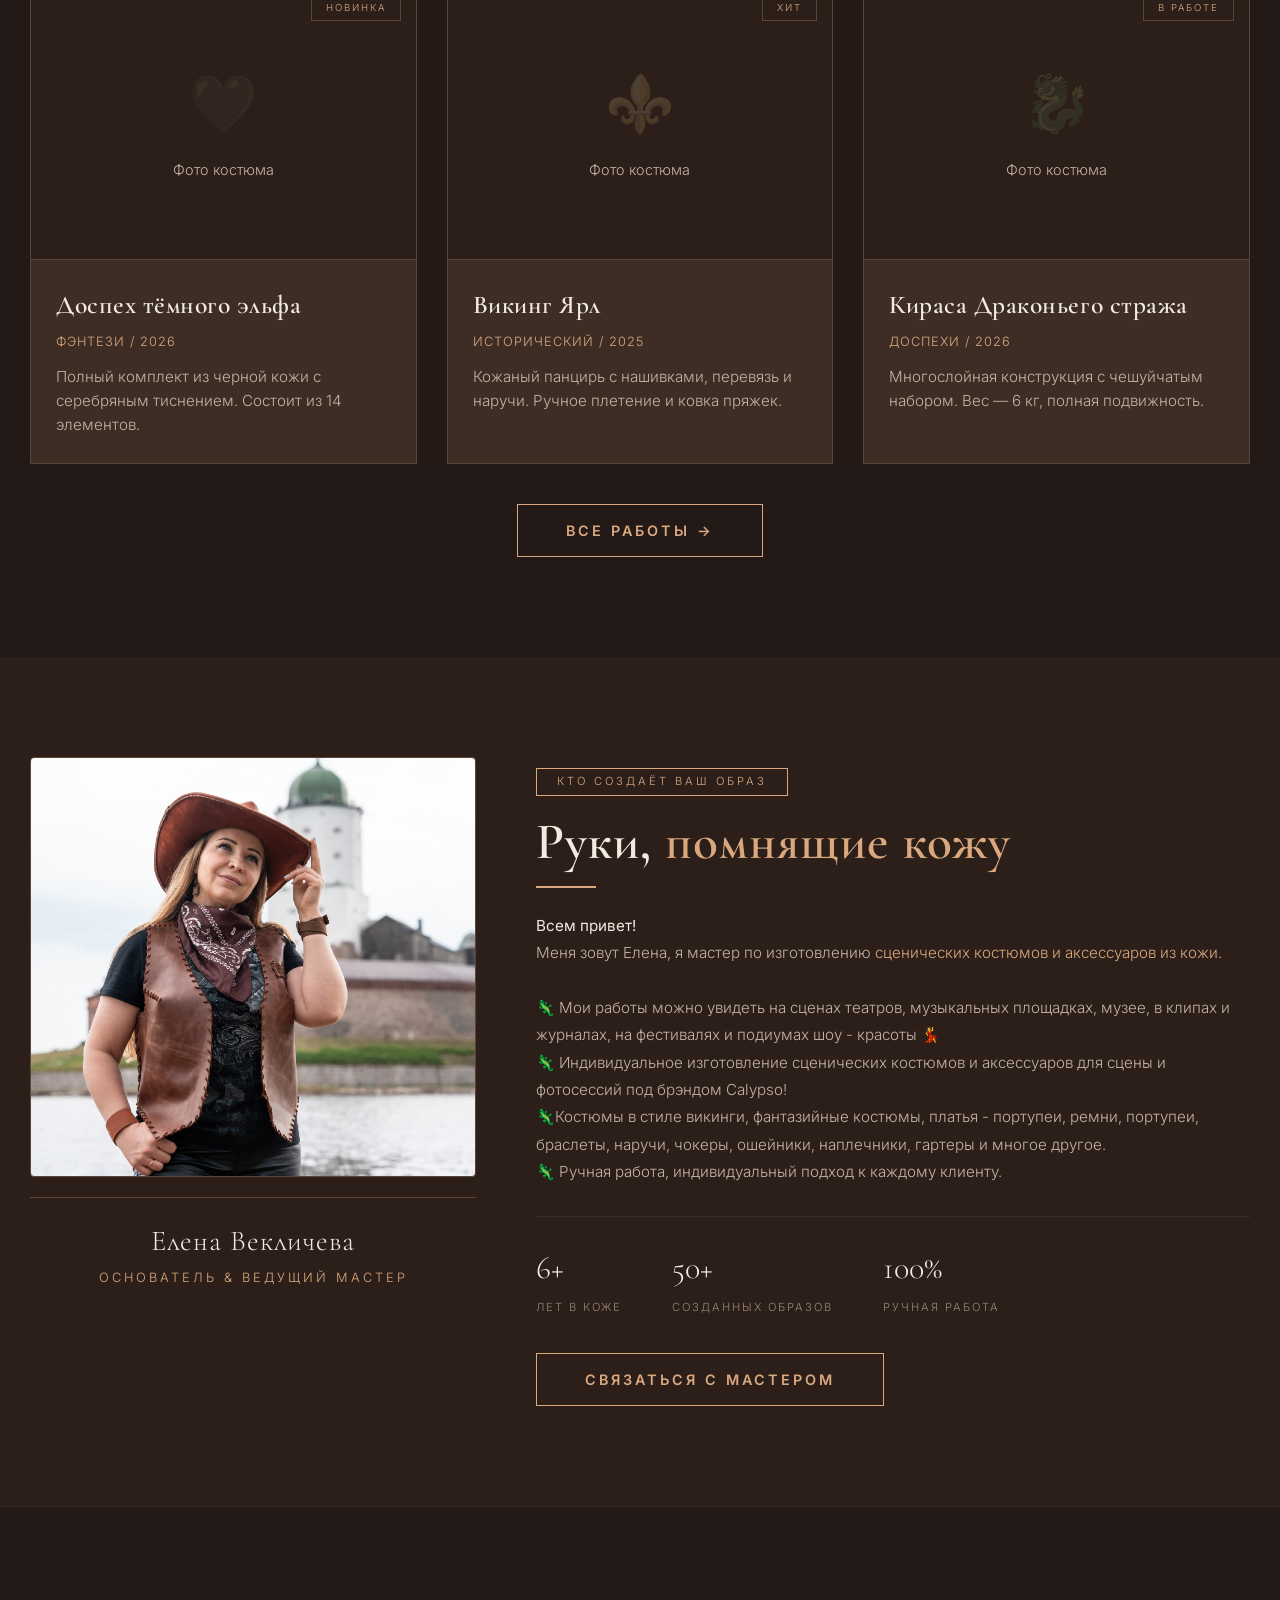
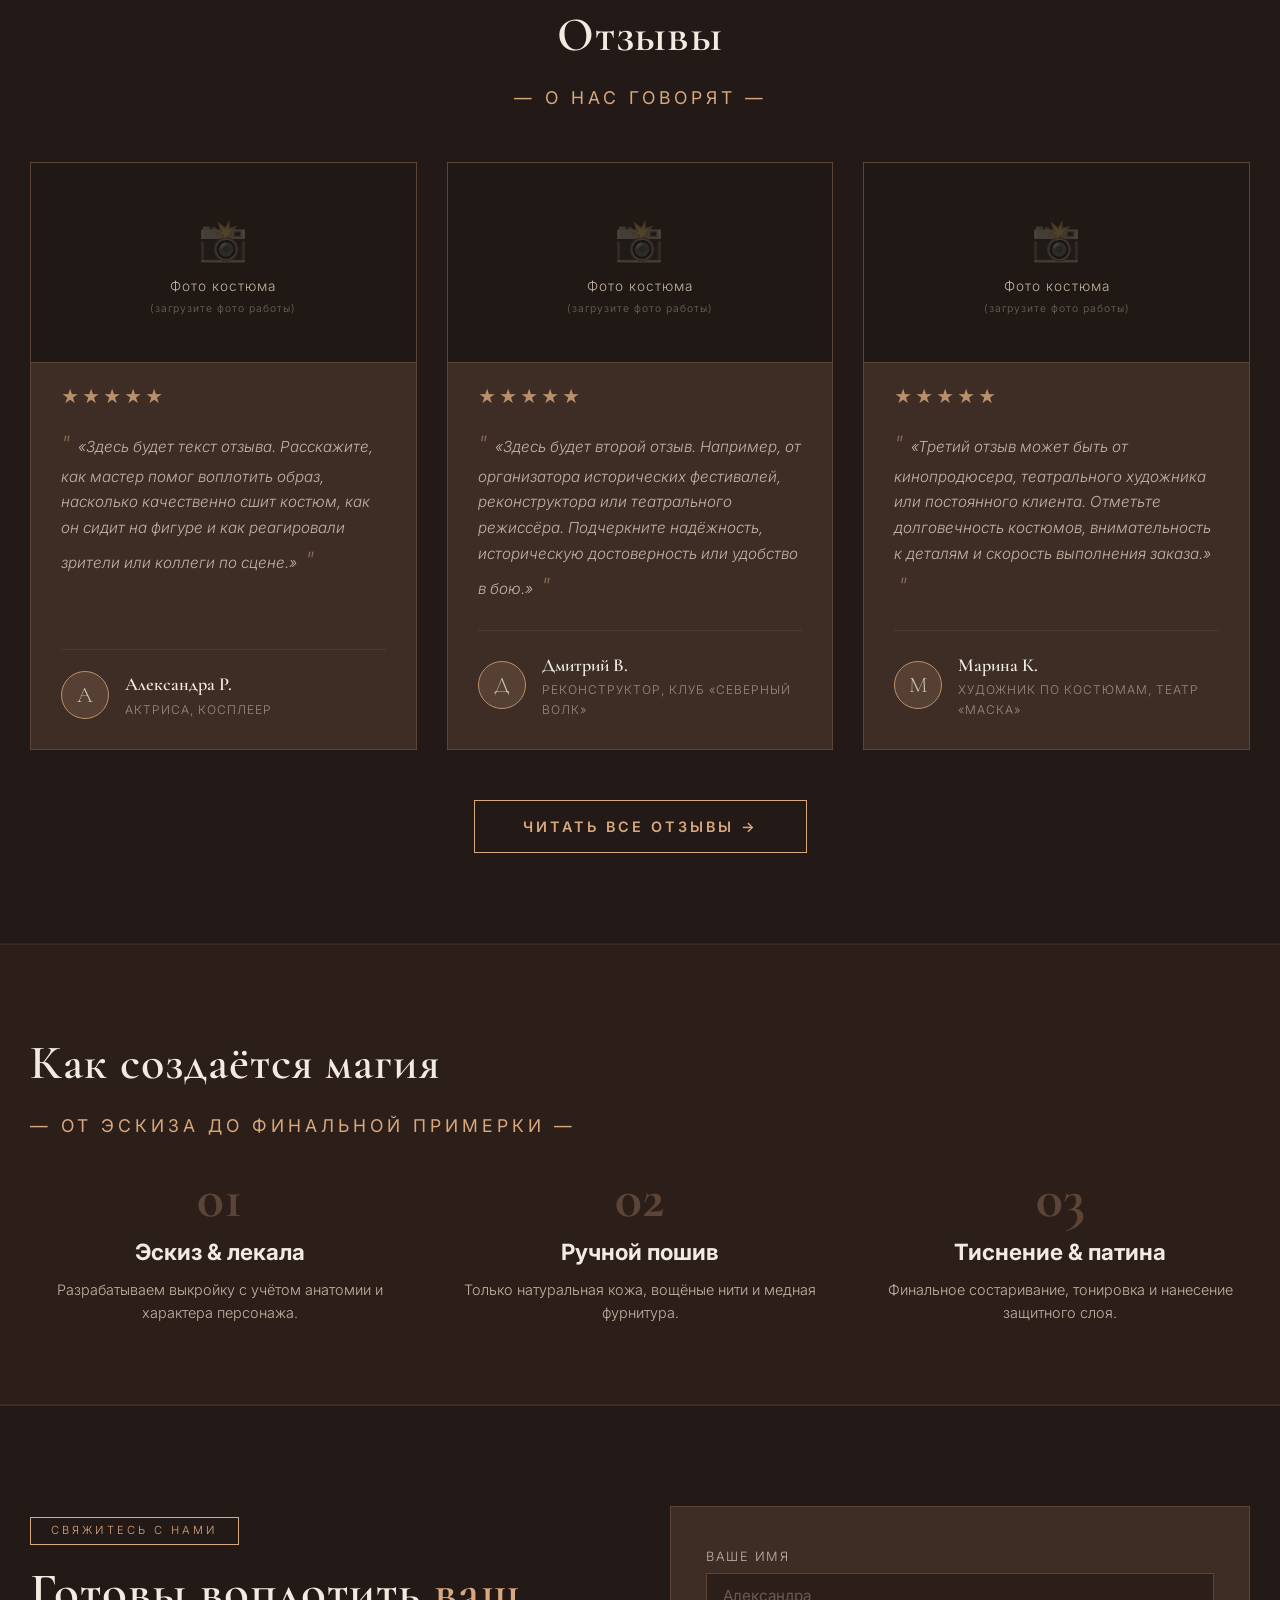
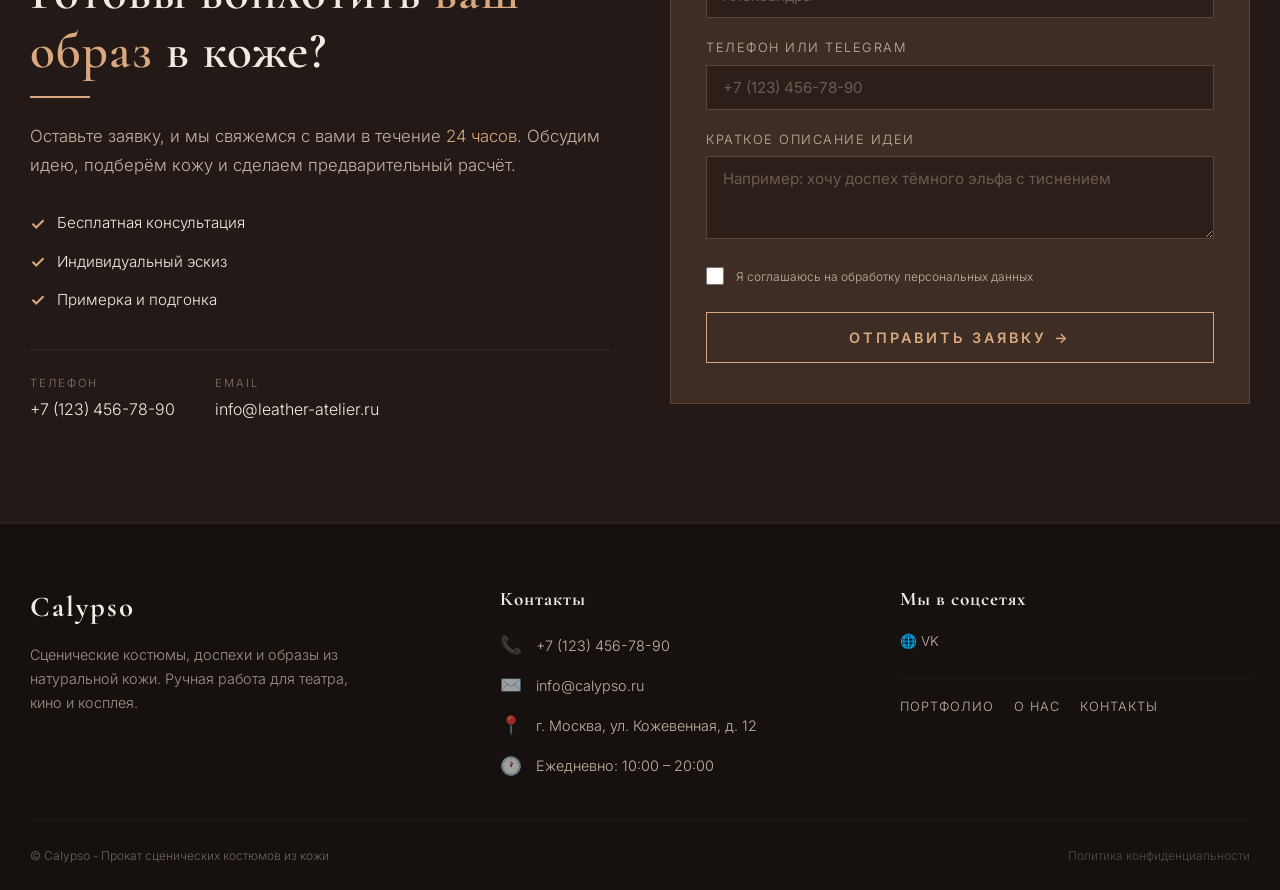
==== commit 033dbe30: "Add files via upload" ====
--- a/index.html
+++ b/index.html
@@ -8,9 +8,10 @@
     <link rel="preconnect" href="https://fonts.googleapis.com">
     <link rel="preconnect" href="https://fonts.gstatic.com" crossorigin>
     <link href="https://fonts.googleapis.com/css2?family=Cormorant+Garamond:ital,wght@0,400;0,600;0,700;1,400&family=Inter:wght@300;400;600&display=swap" rel="stylesheet">
-    <link rel="stylesheet" href="style.css">
-    <link rel="stylesheet" href="media.css">
-    <script src="script.js" defer></script>
+    <link rel="stylesheet" href="css/style.css">
+    <link rel="stylesheet" href="css/media.css">
+    <script src="js/script.js" defer></script>
+    <script src="js/catalog.js" defer></script>
 </head>
 <body id="top">
 <div class="nav-overlay" id="navOverlay"></div>
@@ -27,10 +28,11 @@
             <span class="burger-line"></span>
         </button>
         <nav class="nav" id="mainNav">
-            <a href="#">Каталог</a>
-            <a href="#portfolio">Работы</a>
-            <a href="#expert">О нас</a>
-            <a href="#footer">Контакты</a>
+            <a href="index.html">Главная</a>
+            <a href="catalog.html">Каталог</a>
+            <a href="index.html#portfolio">Работы</a>
+            <a href="index.html#expert">О нас</a>
+            <a href="index.html#footer">Контакты</a>
         </nav>
     </div>
 </header>
@@ -68,48 +70,62 @@
         </div>
     </section>
 
-    <!-- 2 КЛАССИФИКАЦИЯ (заглушка) -->
+    <!-- 2 КЛАССИФИКАЦИЯ -->
     <section class="categories" id="categories">
         <div class="container">
             <h2>Направления</h2>
             <div class="section-subtitle">—&nbsp;изготовление на заказ&nbsp;—</div>
 
             <div class="categories-grid">
+
                 <!-- 1. Женские сценические костюмы -->
-                <div class="category-item category-item-women">
-                    <h4>Женские сценические</h4>
-                    <p>Платья, корсеты, юбки из кожи для театра, шоу и фотосессий</p>
-                </div>
+                <a href="catalog.html?category=women" class="category-link">
+                    <div class="category-item category-item-women">
+                        <h4>Женские сценические</h4>
+                        <p>Платья, корсеты, юбки из кожи для театра, шоу и фотосессий</p>
+                    </div>
+                </a>
 
                 <!-- 2. Мужские сценические костюмы -->
-                <div class="category-item category-item-men">
-                    <h4>Мужские сценические</h4>
-                    <p>Кожаные пиджаки, брюки, жилеты и цельные образы для выступлений</p>
-                </div>
+                <a href="catalog.html?category=men" class="category-link">
+                    <div class="category-item category-item-men">
+                        <h4>Мужские сценические</h4>
+                        <p>Кожаные пиджаки, брюки, жилеты и цельные образы для выступлений</p>
+                    </div>
+                </a>
 
                 <!-- 3. Рыцари, викинги, доспехи -->
-                <div class="category-item category-item-dospeh">
-                    <h4>Рыцари, викинги, доспехи</h4>
-                    <p>Исторические и фэнтези-доспехи, кольчуги, наручи, кирасы</p>
-                </div>
+                <a href="catalog.html?category=armor" class="category-link">
+                    <div class="category-item category-item-dospeh">
+                        <h4>Рыцари, викинги, доспехи</h4>
+                        <p>Исторические и фэнтези-доспехи, кольчуги, наручи, кирасы</p>
+                    </div>
+                </a>
 
                 <!-- 4. Рок, глэм-рок -->
-                <div class="category-item category-item-rock">
-                    <h4>Рок, глэм-рок</h4>
-                    <p>Кожаные куртки, штаны, аксессуары с шипами и стразами для сцены</p>
-                </div>
+                <a href="catalog.html?category=rock" class="category-link">
+                    <div class="category-item category-item-rock">
+                        <h4>Рок, глэм-рок</h4>
+                        <p>Кожаные куртки, штаны, аксессуары с шипами и стразами для сцены</p>
+                    </div>
+                </a>
 
                 <!-- 5. Шляпы, маски, кокошники -->
-                <div class="category-item category-item-hat">
-                    <h4>Шляпы, маски, кокошники</h4>
-                    <p>Головные уборы из кожи, тиснённые маски и театральные кокошники</p>
-                </div>
+                <a href="catalog.html?category=headwear" class="category-link">
+                    <div class="category-item category-item-hat">
+                        <h4>Шляпы, маски, кокошники</h4>
+                        <p>Головные уборы из кожи, тиснённые маски и театральные кокошники</p>
+                    </div>
+                </a>
 
                 <!-- 6. Аксессуары -->
-                <div class="category-item category-item-accessories">
-                    <h4>Аксессуары</h4>
-                    <p>Ремни, браслеты, портупеи, сумки и другие детали для завершения образа</p>
-                </div>
+                <a href="catalog.html?category=accessories" class="category-link">
+                    <div class="category-item category-item-accessories">
+                        <h4>Аксессуары</h4>
+                        <p>Ремни, браслеты, портупеи, сумки и другие детали для завершения образа</p>
+                    </div>
+                </a>
+
             </div>
         </div>
     </section>
@@ -173,51 +189,59 @@
             <div class="section-subtitle">— каждое изделие уникально —</div>
 
             <div class="portfolio-grid">
-                <!-- КАРТОЧКА 1 -->
-                <div class="portfolio-card">
-                    <div class="card-image">
-                        <div class="placeholder-icon">🖤</div>
-                        <span>Фото костюма</span>
-                        <div class="badge">новинка</div>
-                    </div>
-                    <div class="card-body">
-                        <h3>Доспех тёмного эльфа</h3>
-                        <div class="meta">Фэнтези / 2026</div>
-                        <p>Полный комплект из черной кожи с серебряным тиснением. Состоит из 14 элементов.</p>
-                    </div>
-                </div>
-
-                <!-- КАРТОЧКА 2 -->
-                <div class="portfolio-card">
-                    <div class="card-image">
-                        <div class="placeholder-icon">⚜️</div>
-                        <span>Фото костюма</span>
-                        <div class="badge">хит</div>
-                    </div>
-                    <div class="card-body">
-                        <h3>Викинг Ярл</h3>
-                        <div class="meta">Исторический / 2025</div>
-                        <p>Кожаный панцирь с нашивками, перевязь и наручи. Ручное плетение и ковка пряжек.</p>
-                    </div>
-                </div>
-
-                <!-- КАРТОЧКА 3 -->
-                <div class="portfolio-card">
-                    <div class="card-image">
-                        <div class="placeholder-icon">🐉</div>
-                        <span>Фото костюма</span>
-                        <div class="badge">в работе</div>
-                    </div>
-                    <div class="card-body">
-                        <h3>Кираса Драконьего стража</h3>
-                        <div class="meta">Доспехи / 2026</div>
-                        <p>Многослойная конструкция с чешуйчатым набором. Вес — 6 кг, полная подвижность.</p>
-                    </div>
-                </div>
+
+                <!-- КАРТОЧКА 1: Доспех тёмного эльфа -->
+                <a href="product.html?id=3" class="portfolio-card-link">
+                    <div class="portfolio-card">
+                        <div class="card-image">
+                            <div class="placeholder-icon">🖤</div>
+                            <span>Фото костюма</span>
+                            <div class="badge">новинка</div>
+                        </div>
+                        <div class="card-body">
+                            <h3>Доспех тёмного эльфа</h3>
+                            <div class="meta">Фэнтези / 2026</div>
+                            <p>Полный комплект из черной кожи с серебряным тиснением. Состоит из 14 элементов.</p>
+                        </div>
+                    </div>
+                </a>
+
+                <!-- КАРТОЧКА 2: Викинг Ярл -->
+                <a href="product.html?id=3" class="portfolio-card-link">
+                    <div class="portfolio-card">
+                        <div class="card-image">
+                            <div class="placeholder-icon">⚜️</div>
+                            <span>Фото костюма</span>
+                            <div class="badge">хит</div>
+                        </div>
+                        <div class="card-body">
+                            <h3>Викинг Ярл</h3>
+                            <div class="meta">Исторический / 2025</div>
+                            <p>Кожаный панцирь с нашивками, перевязь и наручи. Ручное плетение и ковка пряжек.</p>
+                        </div>
+                    </div>
+                </a>
+
+                <!-- КАРТОЧКА 3: Кираса Драконьего стража -->
+                <a href="product.html?id=1" class="portfolio-card-link">
+                    <div class="portfolio-card">
+                        <div class="card-image">
+                            <div class="placeholder-icon">🐉</div>
+                            <span>Фото костюма</span>
+                            <div class="badge">в работе</div>
+                        </div>
+                        <div class="card-body">
+                            <h3>Кираса Драконьего стража</h3>
+                            <div class="meta">Доспехи / 2026</div>
+                            <p>Многослойная конструкция с чешуйчатым набором. Вес — 6 кг, полная подвижность.</p>
+                        </div>
+                    </div>
+                </a>
+
             </div>
 
             <div style="text-align: center;">
-                <a href="#" class="btn-primary">Все работы →</a>
+                <a href="catalog.html" class="btn-primary">Все работы →</a>
             </div>
         </div>
     </section>
--- a/css/style.css
+++ b/css/style.css
@@ -0,0 +1,1725 @@
+/* ----- НОВАЯ ПАЛИТРА "БЛАГОРОДНАЯ КОЖА" (СИЛЬНО ОТЛИЧАЕТСЯ ОТ ЧЕРНОГО) ----- */
+   :root {
+     --bg-deep: #2c1f1a;    /* ТЕПЛЫЙ КОРИЧНЕВЫЙ, почти кофе */
+     --bg-card: #3d2d25;    /* СВЕТЛЕЕ НА 1 ТОН */
+     --bg-light: #4f3a30;   /* ДЛЯ ГРАДИЕНТОВ */
+     --text-cream: #f2ebe1; /* СВЕТЛЫЙ КРЕМ, как светлая замша */
+     --text-muted: #c4b3a3; /* НЕЖНЫЙ БЕЖЕВО-СЕРЫЙ */
+     --leather-gold: #d9a87e; /* МЕДОВО-КОНЬЯЧНЫЙ */
+     --leather-rich: #b8835a; /* НАСЫЩЕННЫЙ ОРЕХ */
+     --border-leather: #5c4537; /* ЦВЕТ ШВА НА КОЖЕ */
+     --shadow-warm: rgba(180, 120, 80, 0.25);
+     --header-height: 100px;
+   }
+
+   * {
+     margin: 0;
+     padding: 0;
+     box-sizing: border-box;
+   }
+
+   body {
+     background-color: var(--bg-deep);
+     color: var(--text-cream);
+     font-family: 'Inter', sans-serif;
+     font-weight: 300;
+     line-height: 1.6;
+     scroll-behavior: smooth;
+   }
+
+   .container {
+     max-width: 1280px;
+     margin: 0 auto;
+     padding: 0 30px;
+   }
+
+   h1, h2, h3 {
+     font-family: 'Cormorant Garamond', serif;
+     font-weight: 600;
+     letter-spacing: 0.02em;
+   }
+
+   h2 {
+     font-size: 3rem;
+     margin-bottom: 10px;
+     color: var(--text-cream);
+   }
+
+   .section-subtitle {
+     font-size: 1.1rem;
+     text-transform: uppercase;
+     letter-spacing: 4px;
+     color: var(--leather-gold);
+     font-weight: 400;
+     margin-bottom: 30px;
+   }
+
+   .gold-text {
+     color: var(--leather-gold);
+   }
+
+   .btn-primary {
+     display: inline-block;
+     background: transparent;
+     border: 1.5px solid var(--leather-gold);
+     color: var(--leather-gold);
+     padding: 14px 48px;
+     font-size: 0.9rem;
+     text-transform: uppercase;
+     letter-spacing: 3px;
+     font-weight: 600;
+     cursor: pointer;
+     transition: all 0.3s ease;
+     text-decoration: none;
+     font-family: 'Inter', sans-serif;
+   }
+
+   .btn-primary:hover {
+     background: var(--leather-gold);
+     color: var(--bg-deep);
+     box-shadow: 0 0 30px var(--shadow-warm);
+   }
+
+   /* ----- ШАПКА ----- */
+   header {
+       background-image: url("../img/kozha.jpg");
+     padding: 8px 0;
+     border-bottom: 1px solid rgba(217, 168, 126, 0.2);
+     position: sticky;
+     top: 0;
+     z-index: 50;
+   }
+
+   .header-wrap {
+     display: flex;
+     justify-content: space-between;
+     align-items: center;
+   }
+
+   .logo {
+     font-family: 'Cormorant Garamond', serif;
+     font-size: 1.8rem;
+     font-weight: 700;
+     letter-spacing: 2px;
+     color: var(--text-cream);
+   }
+
+   .logo span {
+     color: var(--leather-gold);
+   }
+
+   .nav a {
+     color: var(--text-muted);
+     text-decoration: none;
+     margin-left: 40px;
+     font-size: 0.9rem;
+     letter-spacing: 1px;
+     transition: color 0.3s;
+     text-transform: uppercase;
+     font-weight: 800;
+   }
+
+   .nav a:hover {
+     color: var(--text-cream);
+   }
+
+/* ----- 1 ГЕРОЙ (FULLSCREEN + ПАРАЛЛАКС) ----- */
+.hero-split {
+    position: relative;
+    height: calc(100vh - var(--header-height, 80px));
+    min-height: 500px;
+    background: var(--bg-deep);
+    display: flex;
+    align-items: center;
+    overflow: hidden;
+    padding: 0;
+    margin: 0;
+    border-bottom: none;
+}
+
+.hero-container {
+    position: relative;
+    z-index: 2;
+    width: 100%;
+    max-width: 1280px;
+    margin: 0 auto;
+    padding: 0 30px;
+}
+
+.hero-row {
+    display: flex;
+    align-items: center;
+    height: 100%;
+}
+
+.hero-col-text {
+    flex: 0 0 50%;
+    max-width: 50%;
+    padding: 40px 10px 40px 0;
+}
+
+.hero-text-inner {
+    max-width: 640px;
+}
+
+.hero-text-inner h1 {
+    font-size: 4.2rem;
+    line-height: 1.1;
+    margin-bottom: 25px;
+    color: #f2ebe1;
+}
+
+.hero-text-inner h1 i {
+    font-style: italic;
+    font-weight: 400;
+    color: var(--leather-gold);
+}
+
+.hero-text-inner .gold-text {
+    color: var(--leather-gold);
+}
+
+.hero-text-inner p {
+    font-size: 1.2rem;
+    color: var(--text-muted);
+    margin-bottom: 40px;
+}
+
+.hero-text-inner .btn-primary {
+    border-color: var(--leather-gold);
+    color: var(--leather-gold);
+}
+
+.hero-text-inner .btn-primary:hover {
+    background: var(--leather-gold);
+    color: var(--bg-deep);
+    box-shadow: 0 0 30px rgba(217, 168, 126, 0.25);
+}
+
+.hero-stats {
+    display: flex;
+    flex-wrap: nowrap;
+    gap: 50px;
+    margin-top: 30px;
+}
+
+.hero-stats div span {
+    display: block;
+    font-size: 2.2rem;
+    font-family: 'Cormorant Garamond', serif;
+    color: #f2ebe1;
+}
+
+.hero-stats div small {
+    font-size: 0.8rem;
+    text-transform: uppercase;
+    letter-spacing: 2px;
+    color: var(--text-muted);
+    opacity: 0.7;
+}
+
+/* ----- ПРАВАЯ КОЛОНКА (ФОТО) ----- */
+.hero-col-image {
+    position: absolute;
+    top: 0;
+    right: 0;
+    width: 50vw;
+    height: 100%;
+    z-index: 1;
+    overflow: hidden;
+    background: #1f1815;
+}
+
+.hero-image-placeholder {
+    width: 100%;
+    height: 100%;
+    display: flex;
+    flex-direction: column;
+    align-items: center;
+    justify-content: center;
+    color: var(--text-muted);
+    font-size: 1rem;
+    letter-spacing: 1px;
+    background: linear-gradient(145deg, #3d2d25, #1f1815);
+    gap: 6px;
+}
+
+.hero-image-placeholder span:first-child {
+    font-size: 4rem;
+    opacity: 0.2;
+    filter: sepia(0.5);
+}
+
+.hero-image-placeholder small {
+    font-size: 0.7rem;
+    opacity: 0.4;
+}
+
+.hero-col-image img {
+    width: 100%;
+    height: 100%;
+    object-fit: cover;
+    display: block;
+}
+
+   /* ----- 2 КАТЕГОРИИ ----- */
+   .categories {
+     padding: 80px 0;
+       background: #231916;
+     border-bottom: 1px solid rgba(217, 168, 126, 0.08);
+   }
+
+   .categories-grid {
+     display: grid;
+     grid-template-columns: repeat(3, 1fr);
+     gap: 20px;
+     margin-top: 20px;
+   }
+
+   .category-item {
+       min-height: 350px;
+     background: var(--bg-card);
+     padding: 28px 15px;
+       display: flex;
+       flex-direction: column;
+       align-items: flex-end; /* Выравнивание по вертикали */
+       justify-content: flex-end;
+     border: 1px solid var(--border-leather);
+     transition: all 0.3s;
+     cursor: default;
+       background-size: cover;
+       background-position: center top;
+   }
+
+.category-item h4 {
+    background-color: rgba(35, 22, 25, 0.8);
+    padding: 5px 0;
+}
+
+.category-item p {
+    background-color: rgba(0, 0, 0, 0.4);
+    padding: 5px;
+}
+
+   .category-item-rock {
+       background-image: url("../img/show2.jpg");
+   }
+
+.category-item-amazonki
+{
+    background-image: url("../img/amazonka.jpg");
+}
+
+.category-item-hat {
+    background-image: url("../img/steam.jpg");
+}
+
+.category-item-viking {
+    background-image: url("../img/viking.jpg");
+}
+
+.category-item-dospeh {
+    background-image: url("../img/dospeh.jpg");
+}
+
+.category-item-accessories {
+    background-image: url("../img/portupea.jpg");
+}
+
+.category-item-men {
+    background-image: url("../img/men1.jpg");
+}
+
+.category-item-women {
+    background-image: url("../img/women.jpg");
+}
+
+.category-link:hover .category-item {
+    transform: translateY(-4px);
+    border-color: var(--leather-gold);
+    box-shadow: 0 12px 30px rgba(0, 0, 0, 0.4);
+}
+
+   .category-item .cat-icon {
+     font-size: 2.2rem;
+     margin-bottom: 8px;
+     filter: sepia(0.3);
+   }
+
+   .category-item h4 {
+     font-family: 'Cormorant Garamond', serif;
+     font-size: 1.3rem;
+     color: var(--text-cream);
+   }
+
+   .category-item p {
+     font-size: 0.8rem;
+     color: var(--text-muted);
+     margin-top: 4px;
+     text-transform: uppercase;
+     letter-spacing: 1px;
+   }
+
+.category-link {
+    display: block;
+    text-decoration: none;
+    color: inherit;
+    transition: transform 0.3s ease;
+}
+
+.category-link:hover {
+    transform: translateY(-4px);
+}
+
+.category-link .category-item {
+    height: 100%;
+    cursor: pointer;
+}
+
+/* Небольшой визуальный намёк, что карточка кликабельна */
+.category-link:hover .category-item {
+    border-color: var(--leather-gold);
+    box-shadow: 0 12px 30px rgba(0, 0, 0, 0.4);
+}
+
+/* Ссылка не должна влиять на размеры карточки */
+.category-link:focus {
+    outline: none;
+}
+
+.category-link:focus-visible .category-item {
+    outline: 2px solid var(--leather-gold);
+    outline-offset: 2px;
+}
+
+   /* ----- 3 СЕКЦИЯ: ПРЕИМУЩЕСТВА ----- */
+.advantages {
+  padding: 90px 0;
+  border-bottom: 1px solid rgba(217, 168, 126, 0.08);
+}
+
+.advantages-grid {
+  display: grid;
+  grid-template-columns: repeat(3, 1fr);
+  gap: 30px;
+  margin-top: 30px;
+}
+
+.advantage-item {
+  background: var(--bg-card);
+  padding: 35px 28px;
+  border: 1px solid var(--border-leather);
+  transition: all 0.3s ease;
+  position: relative;
+  text-align: center;
+}
+
+.advantage-item:hover {
+  border-color: var(--leather-gold);
+  transform: translateY(-6px);
+  box-shadow: 0 16px 40px rgba(0,0,0,0.5);
+}
+
+.advantage-item .adv-icon {
+  font-size: 2.8rem;
+  margin-bottom: 12px;
+  display: block;
+  filter: sepia(0.3);
+}
+
+.advantage-item h4 {
+  font-family: 'Cormorant Garamond', serif;
+  font-size: 1.5rem;
+  color: var(--text-cream);
+  margin-bottom: 8px;
+}
+
+.advantage-item p {
+  color: var(--text-muted);
+  font-size: 0.95rem;
+  line-height: 1.5;
+}
+
+.advantage-item .highlight {
+  color: var(--leather-gold);
+  font-weight: 400;
+}
+
+   /* ----- 4 ПОРТФОЛИО ----- */
+   .portfolio {
+     padding: 100px 0;
+       background: #231916;
+   }
+
+   .portfolio-grid {
+     display: grid;
+     grid-template-columns: repeat(3, 1fr);
+     gap: 30px;
+     margin: 50px 0 40px;
+   }
+
+   .portfolio-card {
+     background: var(--bg-card);
+     border: 1px solid var(--border-leather);
+     transition: all 0.4s ease;
+     position: relative;
+   }
+
+   .card-image {
+     height: 280px;
+     background: #2c1f1a;
+     display: flex;
+     flex-direction: column;
+     align-items: center;
+     justify-content: center;
+     color: var(--text-muted);
+     font-size: 0.9rem;
+     border-bottom: 1px solid var(--border-leather);
+     position: relative;
+   }
+
+   .card-image .placeholder-icon {
+     font-size: 3.5rem;
+     opacity: 0.15;
+     margin-bottom: 10px;
+     filter: sepia(0.6);
+   }
+
+   .card-image .badge {
+     position: absolute;
+     top: 15px;
+     right: 15px;
+     background: var(--bg-deep);
+     padding: 4px 14px;
+     font-size: 0.6rem;
+     text-transform: uppercase;
+     letter-spacing: 2px;
+     color: var(--leather-gold);
+     border: 1px solid var(--border-leather);
+   }
+
+   .card-body {
+     padding: 25px;
+   }
+
+   .card-body h3 {
+     font-size: 1.6rem;
+     color: var(--text-cream);
+     margin-bottom: 6px;
+   }
+
+   .card-body .meta {
+     font-size: 0.8rem;
+     color: var(--leather-gold);
+     text-transform: uppercase;
+     letter-spacing: 1px;
+     margin-bottom: 12px;
+   }
+
+   .card-body p {
+     color: var(--text-muted);
+     font-size: 0.95rem;
+   }
+
+.portfolio-card-link {
+    display: block;
+    text-decoration: none;
+    color: inherit;
+    transition: transform 0.3s ease;
+}
+
+.portfolio-card-link:hover {
+    transform: translateY(-4px);
+}
+
+.portfolio-card-link .portfolio-card {
+    height: 100%;
+    cursor: pointer;
+}
+
+/* Эффект при наведении — на карточке, не на ссылке */
+.portfolio-card-link:hover .portfolio-card {
+    transform: scale(1.02);
+    border-color: var(--leather-gold);
+    box-shadow: 0 20px 40px rgba(0, 0, 0, 0.6);
+}
+
+/* Убираем focus-outline по умолчанию, но оставляем для клавиатуры */
+.portfolio-card-link:focus {
+    outline: none;
+}
+
+.portfolio-card-link:focus-visible .portfolio-card {
+    outline: 2px solid var(--leather-gold);
+    outline-offset: 2px;
+}
+   
+   /* ----- 5 СЕКЦИЯ: ОБ ЭКСПЕРТЕ ----- */
+.expert {
+  padding: 100px 0;
+  background: var(--bg-deep);
+  border-bottom: 1px solid rgba(217, 168, 126, 0.08);
+}
+
+.expert-wrap {
+  display: grid;
+  grid-template-columns: 1fr 1.6fr;
+  gap: 60px;
+  align-items: start;
+}
+
+/* Левая колонка — фото */
+.expert-photo {
+  position: relative;
+}
+
+.photo-placeholder {
+    background-image: url('../img/Elen.jpg');
+    background-size: cover;
+    background-repeat: no-repeat;
+    background-position: center;
+    border: 1px solid var(--border-leather);
+  border-radius: 4px;
+  height: 420px;
+  display: flex;
+  flex-direction: column;
+  align-items: center;
+  justify-content: center;
+  text-align: center;
+  //color: var(--text-muted);
+  font-size: 0.9rem;
+  letter-spacing: 1px;
+  position: relative;
+  overflow: hidden;
+}
+
+.photo-placeholder .photo-icon {
+  font-size: 4rem;
+  opacity: 0.2;
+  margin-bottom: 12px;
+}
+
+.photo-placeholder small {
+  font-size: 0.7rem;
+  opacity: 0.5;
+  margin-top: 6px;
+}
+
+.expert-sign {
+  margin-top: 20px;
+  text-align: center;
+  border-top: 1px solid var(--border-leather);
+  padding-top: 20px;
+}
+
+.expert-sign .sign-name {
+  display: block;
+  font-family: 'Cormorant Garamond', serif;
+  font-size: 1.8rem;
+  color: var(--text-cream);
+  letter-spacing: 1px;
+}
+
+.expert-sign .sign-title {
+  font-size: 0.8rem;
+  text-transform: uppercase;
+  letter-spacing: 3px;
+  color: var(--leather-gold);
+}
+
+/* Правая колонка — текст */
+.expert-content {
+  padding-top: 10px;
+}
+
+.expert-badge {
+  display: inline-block;
+  background: transparent;
+  border: 1px solid var(--leather-gold);
+  padding: 4px 20px;
+  font-size: 0.7rem;
+  text-transform: uppercase;
+  letter-spacing: 3px;
+  color: var(--leather-gold);
+  margin-bottom: 18px;
+}
+
+.expert-content h2 {
+  font-size: 3.2rem;
+  margin-bottom: 6px;
+  line-height: 1.1;
+}
+
+.expert-divider {
+  width: 60px;
+  height: 2px;
+  background: var(--leather-gold);
+  margin: 16px 0 24px;
+}
+
+.expert-text .lead {
+  font-size: 1.15rem;
+  color: var(--text-cream);
+  line-height: 1.7;
+  margin-bottom: 20px;
+}
+
+.expert-text p {
+  color: var(--text-muted);
+  font-size: 0.95rem;
+  line-height: 1.8;
+  margin-bottom: 16px;
+}
+
+.expert-text p strong {
+  color: var(--text-cream);
+  font-weight: 400;
+}
+
+.expert-text .gold-text {
+  color: var(--leather-gold);
+}
+
+/* Мини-статистика под текстом */
+.expert-stats-mini {
+  display: flex;
+  gap: 50px;
+  margin: 30px 0 35px;
+  padding-top: 25px;
+  border-top: 1px solid rgba(217, 168, 126, 0.1);
+}
+
+.expert-stats-mini div span {
+  display: block;
+  font-family: 'Cormorant Garamond', serif;
+  font-size: 2rem;
+  color: var(--text-cream);
+}
+
+.expert-stats-mini div small {
+  font-size: 0.7rem;
+  text-transform: uppercase;
+  letter-spacing: 2px;
+  color: var(--text-muted);
+  opacity: 0.7;
+}
+
+/* ----- 6 СЕКЦИЯ: ОТЗЫВЫ С ФОТО РАБОТ ----- */
+.reviews {
+  padding: 90px 0;
+  background: #231916;
+  border-bottom: 1px solid rgba(217, 168, 126, 0.08);
+}
+
+.reviews-header {
+  text-align: center;
+  margin-bottom: 50px;
+}
+
+.reviews-grid {
+  display: grid;
+  grid-template-columns: repeat(3, 1fr);
+  gap: 30px;
+}
+
+.review-card {
+  background: var(--bg-card);
+  border: 1px solid var(--border-leather);
+  padding: 0 30px 30px;
+  transition: all 0.3s ease;
+  display: flex;
+  flex-direction: column;
+}
+
+.review-card:hover {
+  border-color: var(--leather-gold);
+  transform: translateY(-4px);
+  box-shadow: 0 16px 40px rgba(0,0,0,0.4);
+}
+
+.review-work-photo {
+  margin: 0 -30px 20px;
+  height: 200px;
+  overflow: hidden;
+  border-bottom: 1px solid var(--border-leather);
+  background: #1f1815;
+  flex-shrink: 0;
+}
+
+.work-placeholder {
+  width: 100%;
+  height: 100%;
+  display: flex;
+  flex-direction: column;
+  align-items: center;
+  justify-content: center;
+  color: var(--text-muted);
+  font-size: 0.85rem;
+  letter-spacing: 1px;
+  gap: 4px;
+}
+
+.work-placeholder span:first-child {
+  font-size: 2.5rem;
+  opacity: 0.2;
+  filter: sepia(0.5);
+}
+
+.work-placeholder small {
+  font-size: 0.65rem;
+  opacity: 0.5;
+}
+
+/* --- Для реальных фото (раскомментируйте, когда добавите img) --- */
+/*
+.review-work-photo img {
+  width: 100%;
+  height: 100%;
+  object-fit: cover;
+  display: block;
+}
+*/
+
+.review-stars {
+  color: var(--leather-gold);
+  font-size: 1.1rem;
+  letter-spacing: 3px;
+  margin-bottom: 14px;
+  opacity: 0.8;
+}
+
+.review-card blockquote {
+  font-size: 0.95rem;
+  line-height: 1.7;
+  color: var(--text-muted);
+  font-style: italic;
+  margin-bottom: 25px;
+  flex-grow: 1;
+  quotes: none;
+}
+
+.review-card blockquote::before {
+  content: '"';
+  color: var(--leather-gold);
+  font-size: 1.4rem;
+  margin-right: 4px;
+  opacity: 0.5;
+}
+
+.review-card blockquote::after {
+  content: '"';
+  color: var(--leather-gold);
+  font-size: 1.4rem;
+  margin-left: 4px;
+  opacity: 0.5;
+}
+
+.review-author {
+  display: flex;
+  align-items: center;
+  gap: 16px;
+  border-top: 1px solid rgba(217, 168, 126, 0.1);
+  padding-top: 20px;
+}
+
+.author-avatar {
+  width: 48px;
+  height: 48px;
+  border-radius: 50%;
+  background: var(--border-leather);
+  display: flex;
+  align-items: center;
+  justify-content: center;
+  font-family: 'Cormorant Garamond', serif;
+  font-size: 1.4rem;
+  color: var(--text-cream);
+  flex-shrink: 0;
+  border: 1px solid var(--leather-gold);
+  opacity: 0.8;
+  overflow: hidden;
+}
+
+.author-avatar img {
+  width: 100%;
+  height: 100%;
+  object-fit: cover;
+  border-radius: 50%;
+}
+
+.author-info {
+  display: flex;
+  flex-direction: column;
+}
+
+.author-name {
+  font-family: 'Cormorant Garamond', serif;
+  font-size: 1.15rem;
+  color: var(--text-cream);
+  font-weight: 600;
+}
+
+.author-role {
+  font-size: 0.75rem;
+  text-transform: uppercase;
+  letter-spacing: 1px;
+  color: var(--text-muted);
+  opacity: 0.7;
+}
+
+.reviews-footer {
+  text-align: center;
+  margin-top: 50px;
+}
+
+   /* ----- 7 ПРОЦЕСС ----- */
+   .process {
+     padding: 80px 0;
+     border-top: 1px solid rgba(217, 168, 126, 0.08);
+     border-bottom: 1px solid rgba(217, 168, 126, 0.08);
+   }
+
+   .process-steps {
+     display: grid;
+     grid-template-columns: repeat(3, 1fr);
+     gap: 40px;
+     margin-top: 30px;
+   }
+
+   .step {
+     text-align: center;
+   }
+
+   .step .num {
+     font-family: 'Cormorant Garamond', serif;
+     font-size: 3.5rem;
+     color: var(--border-leather);
+     font-weight: 700;
+     line-height: 1;
+   }
+
+   .step h4 {
+     font-size: 1.4rem;
+     color: var(--text-cream);
+     margin: 8px 0;
+   }
+
+   .step p {
+     color: var(--text-muted);
+     font-size: 0.9rem;
+   }
+   
+   /* ----- 8 СЕКЦИЯ: ПРИЗЫВ К ДЕЙСТВИЮ + ФОРМА ----- */
+.cta {
+  padding: 100px 0;
+    background: #231916;
+  border-top: 1px solid rgba(217, 168, 126, 0.15);
+  border-bottom: 1px solid rgba(217, 168, 126, 0.08);
+}
+
+.cta-wrap {
+  display: grid;
+  grid-template-columns: 1fr 1fr;
+  gap: 60px;
+  align-items: start;
+}
+
+/* Левая часть */
+.cta-content {
+  padding-top: 10px;
+}
+
+.cta-badge {
+  display: inline-block;
+  background: transparent;
+  border: 1px solid var(--leather-gold);
+  padding: 4px 20px;
+  font-size: 0.7rem;
+  text-transform: uppercase;
+  letter-spacing: 3px;
+  color: var(--leather-gold);
+  margin-bottom: 18px;
+}
+
+.cta-content h2 {
+  font-size: 3.2rem;
+  line-height: 1.15;
+  margin-bottom: 6px;
+}
+
+.cta-divider {
+  width: 60px;
+  height: 2px;
+  background: var(--leather-gold);
+  margin: 16px 0 24px;
+}
+
+.cta-text {
+  font-size: 1.05rem;
+  color: var(--text-muted);
+  line-height: 1.7;
+  margin-bottom: 30px;
+}
+
+.cta-features {
+  display: flex;
+  flex-direction: column;
+  gap: 10px;
+  margin-bottom: 35px;
+}
+
+.cta-feature {
+  display: flex;
+  align-items: center;
+  gap: 12px;
+  font-size: 0.95rem;
+  color: var(--text-cream);
+}
+
+.feature-icon {
+  color: var(--leather-gold);
+  font-weight: 600;
+  font-size: 1.1rem;
+}
+
+.cta-contacts {
+  display: flex;
+  gap: 40px;
+  padding-top: 25px;
+  border-top: 1px solid rgba(217, 168, 126, 0.1);
+}
+
+.cta-contacts .contact-label {
+  display: block;
+  font-size: 0.7rem;
+  text-transform: uppercase;
+  letter-spacing: 2px;
+  color: var(--text-muted);
+  opacity: 0.6;
+  margin-bottom: 4px;
+}
+
+.cta-contacts .contact-link {
+  color: var(--text-cream);
+  text-decoration: none;
+  font-size: 1rem;
+  transition: color 0.3s;
+}
+
+.cta-contacts .contact-link:hover {
+  color: var(--leather-gold);
+}
+
+/* Правая часть — форма */
+.cta-form {
+  background: var(--bg-card);
+  border: 1px solid var(--border-leather);
+  padding: 40px 35px;
+  transition: border-color 0.3s;
+}
+
+.cta-form:hover {
+  border-color: var(--leather-gold);
+}
+
+.cta-form .form-group {
+  margin-bottom: 20px;
+}
+
+.cta-form label {
+  display: block;
+  font-size: 0.8rem;
+  text-transform: uppercase;
+  letter-spacing: 1.5px;
+  color: var(--text-muted);
+  margin-bottom: 6px;
+}
+
+.cta-form input,
+.cta-form textarea {
+  width: 100%;
+  padding: 12px 16px;
+  background: var(--bg-deep);
+  border: 1px solid var(--border-leather);
+  color: var(--text-cream);
+  font-family: 'Inter', sans-serif;
+  font-size: 0.95rem;
+  transition: border-color 0.3s;
+  outline: none;
+}
+
+.cta-form input:focus,
+.cta-form textarea:focus {
+  border-color: var(--leather-gold);
+}
+
+.cta-form textarea {
+  resize: vertical;
+  min-height: 80px;
+}
+
+.cta-form input::placeholder,
+.cta-form textarea::placeholder {
+  color: var(--text-muted);
+  opacity: 0.4;
+}
+
+.form-checkbox {
+  display: flex;
+  align-items: center;
+  gap: 12px;
+  margin: 6px 0 10px;
+}
+
+.form-checkbox input[type="checkbox"] {
+  width: 18px;
+  height: 18px;
+  flex-shrink: 0;
+  accent-color: var(--leather-gold);
+  cursor: pointer;
+}
+
+.form-checkbox label {
+  font-size: 0.75rem;
+  text-transform: none;
+  letter-spacing: 0;
+  color: var(--text-muted);
+  cursor: pointer;
+  margin-bottom: 0;
+}
+
+.btn-form {
+  width: 100%;
+  text-align: center;
+  justify-content: center;
+  padding: 16px;
+  margin-top: 6px;
+  background: transparent;
+  border: 1.5px solid var(--leather-gold);
+  color: var(--leather-gold);
+  font-size: 0.9rem;
+  text-transform: uppercase;
+  letter-spacing: 3px;
+  font-weight: 600;
+  cursor: pointer;
+  transition: all 0.3s ease;
+  font-family: 'Inter', sans-serif;
+}
+
+.btn-form:hover {
+  background: var(--leather-gold);
+  color: var(--bg-deep);
+  box-shadow: 0 0 30px rgba(217, 168, 126, 0.2);
+}
+
+   /* ----- ФУТЕР С КОНТАКТАМИ ----- */
+footer {
+  background: #16110e;
+  padding: 60px 0 25px;
+  border-top: 1px solid rgba(217, 168, 126, 0.08);
+}
+
+.footer-grid {
+  display: grid;
+  grid-template-columns: 1.8fr 1.5fr 1.5fr;
+  gap: 50px;
+  padding-bottom: 40px;
+  border-bottom: 1px solid rgba(217, 168, 126, 0.06);
+}
+
+/* Колонка 1: Бренд */
+.footer-logo {
+  font-family: 'Cormorant Garamond', serif;
+  font-size: 1.8rem;
+  font-weight: 700;
+  letter-spacing: 2px;
+  color: var(--text-cream);
+  margin-bottom: 12px;
+}
+
+.footer-logo span {
+  color: var(--leather-gold);
+}
+
+.footer-desc {
+  color: var(--text-muted);
+  font-size: 0.9rem;
+  line-height: 1.7;
+  max-width: 320px;
+  opacity: 0.8;
+}
+
+/* Колонка 2: Контакты */
+.footer-col h4 {
+  font-family: 'Cormorant Garamond', serif;
+  font-size: 1.2rem;
+  color: var(--text-cream);
+  margin-bottom: 16px;
+  letter-spacing: 1px;
+}
+
+.footer-contact-list {
+  list-style: none;
+  padding: 0;
+  display: flex;
+  flex-direction: column;
+  gap: 12px;
+}
+
+.footer-contact-list li {
+  display: flex;
+  align-items: center;
+  gap: 12px;
+  font-size: 0.9rem;
+  color: var(--text-muted);
+}
+
+.footer-contact-list .fc-icon {
+  font-size: 1.1rem;
+  width: 24px;
+  flex-shrink: 0;
+  opacity: 0.6;
+}
+
+.footer-contact-list a {
+  color: var(--text-muted);
+  text-decoration: none;
+  transition: color 0.3s;
+}
+
+.footer-contact-list a:hover {
+  color: var(--leather-gold);
+}
+
+/* Колонка 3: Соцсети и ссылки */
+.footer-social-links {
+  display: flex;
+  flex-wrap: wrap;
+  gap: 10px 18px;
+  margin-bottom: 25px;
+}
+
+.social-link {
+  color: var(--text-muted);
+  text-decoration: none;
+  font-size: 0.85rem;
+  transition: color 0.3s;
+}
+
+.social-link:hover {
+  color: var(--leather-gold);
+}
+
+.footer-nav-links {
+  display: flex;
+  flex-wrap: wrap;
+  gap: 6px 20px;
+  padding-top: 18px;
+  border-top: 1px solid rgba(217, 168, 126, 0.06);
+}
+
+.footer-nav-links a {
+  color: var(--text-muted);
+  text-decoration: none;
+  font-size: 0.8rem;
+  transition: color 0.3s;
+  text-transform: uppercase;
+  letter-spacing: 1px;
+}
+
+.footer-nav-links a:hover {
+  color: var(--leather-gold);
+}
+
+/* Нижняя строка */
+.footer-bottom {
+  display: flex;
+  justify-content: space-between;
+  align-items: center;
+  padding-top: 25px;
+  font-size: 0.75rem;
+  color: var(--text-muted);
+  opacity: 0.5;
+}
+
+.footer-bottom a {
+  color: var(--text-muted);
+  text-decoration: none;
+  transition: color 0.3s;
+}
+
+.footer-bottom a:hover {
+  color: var(--leather-gold);
+  opacity: 1;
+}
+
+.footer-policy {
+  opacity: 0.7;
+}
+
+/* БУРГЕР-МЕНЮ (ТОЛЬКО ДЛЯ МОБИЛЬНЫХ) */
+.burger-toggle {
+    display: none;
+    flex-direction: column;
+    justify-content: space-between;
+    width: 30px;
+    height: 22px;
+    background: transparent;
+    border: none;
+    cursor: pointer;
+    padding: 0;
+    z-index: 100;
+    transition: all 0.3s ease;
+}
+
+.burger-line {
+    display: block;
+    width: 100%;
+    height: 2px;
+    background: var(--text-cream);
+    border-radius: 2px;
+    transition: all 0.3s ease;
+    transform-origin: center;
+}
+
+/* Анимация бургера → крестик (активное состояние) */
+.burger-toggle.active .burger-line:nth-child(1) {
+    transform: translateY(10px) rotate(45deg);
+}
+
+.burger-toggle.active .burger-line:nth-child(2) {
+    opacity: 0;
+    transform: scaleX(0);
+}
+
+.burger-toggle.active .burger-line:nth-child(3) {
+    transform: translateY(-10px) rotate(-45deg);
+}
+
+.nav-overlay.active{
+    display: block;
+}
+
+
+/* ======================================== */
+/* СТРАНИЦА КАТАЛОГА */
+/* ======================================== */
+
+/* Хлебные крошки */
+.breadcrumbs {
+    padding: 20px 0 10px;
+    font-size: 0.85rem;
+    color: var(--text-muted);
+}
+
+.breadcrumbs a {
+    color: var(--leather-gold);
+    text-decoration: none;
+    transition: color 0.3s;
+}
+
+.breadcrumbs a:hover {
+    color: var(--text-cream);
+}
+
+.breadcrumbs .separator {
+    margin: 0 8px;
+    opacity: 0.4;
+}
+
+.breadcrumbs .current {
+    color: var(--text-cream);
+    opacity: 0.7;
+}
+
+/* Заголовок страницы */
+.page-header {
+    padding: 30px 0 20px;
+    border-bottom: 1px solid rgba(217, 168, 126, 0.08);
+}
+
+.page-header h1 {
+    font-size: 3rem;
+    color: var(--text-cream);
+    margin-bottom: 10px;
+}
+
+.page-header p {
+    color: var(--text-muted);
+    font-size: 1.1rem;
+    max-width: 600px;
+}
+
+/* Фильтры */
+.category-filters {
+    display: flex;
+    flex-wrap: wrap;
+    gap: 10px;
+    margin: 25px 0 35px;
+    padding: 20px 0;
+    border-bottom: 1px solid rgba(217, 168, 126, 0.08);
+}
+
+.filter-btn {
+    padding: 8px 24px;
+    background: transparent;
+    border: 1px solid var(--border-leather);
+    color: var(--text-muted);
+    font-size: 0.85rem;
+    font-family: 'Inter', sans-serif;
+    cursor: pointer;
+    transition: all 0.3s;
+    text-transform: uppercase;
+    letter-spacing: 1px;
+}
+
+.filter-btn:hover {
+    border-color: var(--leather-gold);
+    color: var(--text-cream);
+}
+
+.filter-btn.active {
+    border-color: var(--leather-gold);
+    background: var(--leather-gold);
+    color: var(--bg-deep);
+}
+
+/* Сетка каталога */
+.catalog-section {
+    padding: 20px 0 80px;
+}
+
+.catalog-grid {
+    display: flex;
+    flex-direction: column;
+    gap: 50px;
+}
+
+/* Группа категорий */
+.category-group-title {
+    font-family: 'Cormorant Garamond', serif;
+    font-size: 2rem;
+    color: var(--text-cream);
+    margin-bottom: 20px;
+    padding-bottom: 10px;
+    border-bottom: 1px solid rgba(217, 168, 126, 0.15);
+    letter-spacing: 1px;
+}
+
+.category-group-grid {
+    display: grid;
+    grid-template-columns: repeat(3, 1fr);
+    gap: 25px;
+}
+
+/* Карточка товара */
+.product-card {
+    background: var(--bg-card);
+    border: 1px solid var(--border-leather);
+    transition: all 0.4s ease;
+    overflow: hidden;
+    display: flex;
+    flex-direction: column;
+}
+
+.product-card:hover {
+    transform: translateY(-6px);
+    border-color: var(--leather-gold);
+    box-shadow: 0 20px 40px rgba(0, 0, 0, 0.5);
+}
+
+.product-image {
+    height: 260px;
+    background: #1f1815;
+    overflow: hidden;
+    position: relative;
+}
+
+.product-placeholder {
+    width: 100%;
+    height: 100%;
+    display: flex;
+    flex-direction: column;
+    align-items: center;
+    justify-content: center;
+    color: var(--text-muted);
+    font-size: 0.85rem;
+    gap: 4px;
+}
+
+.product-placeholder span:first-child {
+    font-size: 3.5rem;
+    opacity: 0.15;
+    filter: sepia(0.5);
+}
+
+.product-image img {
+    width: 100%;
+    height: 100%;
+    object-fit: cover;
+    display: block;
+}
+
+.product-badge {
+    position: absolute;
+    top: 12px;
+    right: 12px;
+    background: var(--bg-deep);
+    padding: 4px 14px;
+    font-size: 0.6rem;
+    text-transform: uppercase;
+    letter-spacing: 2px;
+    color: var(--leather-gold);
+    border: 1px solid var(--border-leather);
+}
+
+.product-info {
+    padding: 20px 25px;
+    display: flex;
+    flex-direction: column;
+    flex-grow: 1;
+}
+
+.product-category {
+    font-size: 0.7rem;
+    text-transform: uppercase;
+    letter-spacing: 1px;
+    color: var(--leather-gold);
+    margin-bottom: 6px;
+}
+
+.product-info h3 {
+    font-size: 1.3rem;
+    color: var(--text-cream);
+    margin-bottom: 8px;
+    font-family: 'Cormorant Garamond', serif;
+}
+
+.product-info p {
+    color: var(--text-muted);
+    font-size: 0.9rem;
+    margin-bottom: 16px;
+    line-height: 1.5;
+    flex-grow: 1;
+}
+
+.product-meta {
+    display: flex;
+    justify-content: space-between;
+    align-items: center;
+    padding-top: 12px;
+    border-top: 1px solid rgba(217, 168, 126, 0.06);
+}
+
+.product-price {
+    font-family: 'Cormorant Garamond', serif;
+    font-size: 1.2rem;
+    color: var(--leather-gold);
+}
+
+.btn-small {
+    padding: 6px 18px;
+    font-size: 0.7rem;
+    text-transform: uppercase;
+    letter-spacing: 1px;
+    background: transparent;
+    border: 1px solid var(--leather-gold);
+    color: var(--leather-gold);
+    cursor: pointer;
+    transition: all 0.3s;
+    font-family: 'Inter', sans-serif;
+    text-decoration: none;
+    display: inline-block;
+}
+
+.btn-small:hover {
+    background: var(--leather-gold);
+    color: var(--bg-deep);
+}
+
+/* Заглушка "нет товаров" */
+.no-products {
+    text-align: center;
+    padding: 60px 20px;
+    color: var(--text-muted);
+}
+
+.no-products span {
+    font-size: 3rem;
+    display: block;
+    margin-bottom: 16px;
+    opacity: 0.3;
+}
+
+.product-card-link {
+    display: block;
+    text-decoration: none;
+    color: inherit;
+    height: 100%;
+}
+
+.product-card-link:hover {
+    text-decoration: none;
+}
+
+/* Кнопка "Подробнее" внутри карточки — не ведёт себя как ссылка */
+.product-card-link .btn-small {
+    pointer-events: none;
+}
+
+
+/* ======================================== */
+/* СТРАНИЦА ТОВАРА */
+/* ======================================== */
+
+.product-page {
+    padding: 40px 0 60px;
+}
+
+.product-page-grid {
+    display: grid;
+    grid-template-columns: 1.1fr 1fr;
+    gap: 50px;
+    align-items: start;
+}
+
+/* Левая колонка — галерея */
+.product-gallery {
+    display: flex;
+    flex-direction: column;
+    gap: 15px;
+}
+
+.product-main-image {
+    width: 100%;
+    aspect-ratio: 4 / 5;
+    background: #1f1815;
+    border: 1px solid var(--border-leather);
+    overflow: hidden;
+    display: flex;
+    align-items: center;
+    justify-content: center;
+}
+
+.product-main-image img {
+    width: 100%;
+    height: 100%;
+    object-fit: cover;
+    display: block;
+}
+
+.product-image-placeholder {
+    width: 100%;
+    height: 100%;
+    display: flex;
+    flex-direction: column;
+    align-items: center;
+    justify-content: center;
+    color: var(--text-muted);
+    font-size: 1rem;
+    gap: 8px;
+}
+
+.product-image-placeholder span:first-child {
+    font-size: 4rem;
+    opacity: 0.2;
+    filter: sepia(0.5);
+}
+
+.product-thumbs {
+    display: grid;
+    grid-template-columns: repeat(4, 1fr);
+    gap: 10px;
+}
+
+.product-thumb {
+    aspect-ratio: 1;
+    background: #1f1815;
+    border: 1px solid var(--border-leather);
+    overflow: hidden;
+    cursor: pointer;
+    transition: border-color 0.3s;
+}
+
+.product-thumb:hover,
+.product-thumb.active {
+    border-color: var(--leather-gold);
+}
+
+.product-thumb img {
+    width: 100%;
+    height: 100%;
+    object-fit: cover;
+    display: block;
+}
+
+/* Правая колонка — информация */
+.product-details {
+    display: flex;
+    flex-direction: column;
+}
+
+.product-details .product-category {
+    font-size: 0.75rem;
+    text-transform: uppercase;
+    letter-spacing: 2px;
+    color: var(--leather-gold);
+    margin-bottom: 10px;
+}
+
+.product-details h1 {
+    font-family: 'Cormorant Garamond', serif;
+    font-size: 3rem;
+    line-height: 1.15;
+    color: var(--text-cream);
+    margin-bottom: 15px;
+}
+
+.product-details .product-price-large {
+    font-family: 'Cormorant Garamond', serif;
+    font-size: 2rem;
+    color: var(--leather-gold);
+    margin-bottom: 25px;
+}
+
+.product-details .product-description {
+    color: var(--text-muted);
+    font-size: 1rem;
+    line-height: 1.7;
+    margin-bottom: 25px;
+}
+
+.product-features {
+    list-style: none;
+    padding: 0;
+    margin: 0 0 30px;
+    display: flex;
+    flex-direction: column;
+    gap: 10px;
+}
+
+.product-features li {
+    display: flex;
+    align-items: center;
+    gap: 12px;
+    font-size: 0.95rem;
+    color: var(--text-cream);
+}
+
+.product-features li::before {
+    content: '✓';
+    color: var(--leather-gold);
+    font-weight: 600;
+}
+
+.product-actions {
+    display: flex;
+    gap: 15px;
+    flex-wrap: wrap;
+    margin-bottom: 30px;
+}
+
+/* Похожие товары */
+.related-products {
+    padding: 60px 0 80px;
+    border-top: 1px solid rgba(217, 168, 126, 0.08);
+}
--- a/css/media.css
+++ b/css/media.css
@@ -0,0 +1,408 @@
+@media (max-width: 1024px) {
+    /* ----- ШАПКА ----- */
+    /* ----- 1 ГЕРОЙ (FULLSCREEN + ПАРАЛЛАКС) ----- */
+    .hero-text-inner h1 {
+        font-size: 3.2rem;
+    }
+    .hero-stats {
+        gap: 30px;
+        flex-wrap: wrap;
+    }
+
+/*-- 2 КЛАССИФИКАЦИЯ (заглушка) -*/
+    .categories-grid {
+        grid-template-columns: repeat(2, 1fr);
+    }
+
+    /* ----- 3 СЕКЦИЯ: ПРЕИМУЩЕСТВА ----- */
+    .advantages-grid {
+        grid-template-columns: repeat(2, 1fr);
+    }
+
+<!-- 4 ПОРТФОЛИО (примеры работ) -->
+    .portfolio-grid {
+        grid-template-columns: repeat(2, 1fr);
+    }
+
+    /* ----- 5 СЕКЦИЯ: ОБ ЭКСПЕРТЕ ----- */
+    .expert-wrap {
+        grid-template-columns: 1fr 1.2fr;
+        gap: 40px;
+    }
+    .expert-content h2 {
+        font-size: 2.6rem;
+    }
+
+    /* --- 7 ФОТО РАБОТЫ В ОТЗЫВЕ --- */
+    .reviews-grid {
+        grid-template-columns: repeat(2, 1fr);
+    }
+
+    /* ----- 9 СЕКЦИЯ: ПРИЗЫВ К ДЕЙСТВИЮ + ФОРМА ----- */
+    .cta-wrap {
+        grid-template-columns: 1fr;
+        gap: 40px;
+    }
+
+    .cta-content h2 {
+        font-size: 2.6rem;
+    }
+
+    .cta-form {
+        padding: 30px 25px;
+    }
+
+    /* ----- ФУТЕР С КОНТАКТАМИ ----- */
+    .footer-grid {
+        grid-template-columns: 1fr 1fr;
+        gap: 35px;
+    }
+    .footer-col:first-child {
+        grid-column: 1 / -1;
+    }
+    .footer-desc {
+        max-width: 100%;
+    }
+}
+
+@media (max-width: 768px) {
+    .header-wrap {
+        flex-direction: row; /* ← меняем обратно на row, чтобы бургер был справа */
+        justify-content: space-between;
+        align-items: center;
+    }
+
+    /* Мобильная навигация — скрыта по умолчанию */
+
+    .burger-toggle {
+        display: flex;
+    }
+
+    .nav {
+        position: fixed;
+        top: 0;
+        right: -100%; /* Сдвигаем вправо за экран */
+        width: 280px;
+        height: 100vh;
+        background: var(--bg-deep);
+        border-left: 1px solid var(--border-leather);
+        padding: 80px 30px 30px;
+        display: flex;
+        flex-direction: column;
+        gap: 20px;
+        transition: right 0.3s ease-in-out;
+        z-index: 99;
+        overflow-y: auto;
+        box-shadow: -10px 0 40px rgba(0, 0, 0, 0.6);
+    }
+
+    .nav.open {
+        right: 0; /* Показываем меню */
+    }
+
+    .nav a {
+        margin: 0;
+        padding: 12px 0;
+        font-size: 1.1rem;
+        border-bottom: 1px solid rgba(217, 168, 126, 0.08);
+        width: 100%;
+        text-align: left;
+    }
+
+    .nav a:last-child {
+        border-bottom: none;
+    }
+
+    /* Блокируем скролл страницы, когда меню открыто */
+    body.no-scroll {
+        overflow: hidden;
+    }
+
+    /* Затемнение фона (оверлей) */
+    .nav-overlay {
+        display: none;
+        position: fixed;
+        top: 0;
+        left: 0;
+        width: 100%;
+        height: 100%;
+        background: rgba(0, 0, 0, 0.5);
+        z-index: 50;
+    }
+
+    .nav-overlay.active {
+        display: block;
+    }
+
+    /* ----- 1 ГЕРОЙ (FULLSCREEN + ПАРАЛЛАКС) ----- */
+    root {
+        --header-height: 70px; /* Уменьшаем высоту шапки на мобильных */
+    }
+
+    .hero-split {
+        flex-direction: column;
+        height: auto;           /* Высота по содержимому */
+        min-height: auto;       /* Без минимальной высоты */
+        align-items: flex-start;
+    }
+
+    .hero-container {
+        padding: 0;             /* Убираем отступы у контейнера */
+    }
+
+    .hero-row {
+        height: auto;
+        flex-direction: column;
+        padding: 0;
+    }
+
+    .hero-col-text {
+        flex: 1 1 100%;
+        max-width: 100%;
+        padding: 20px 30px 10px; /* Минимальные отступы снизу */
+        order: 1;
+    }
+
+    .hero-col-image {
+        position: relative;
+        width: 100%;
+        height: 50vh;
+        min-height: 250px;
+        top: auto;
+        right: auto;
+        order: -1;
+        margin: 0;
+    }
+
+    .hero-text-inner {
+        max-width: 100%;
+        margin: 0;
+    }
+
+    .hero-text-inner h1 {
+        font-size: 2.8rem;
+    }
+
+    .hero-text-inner p {
+        font-size: 1rem;
+        margin-bottom: 20px;
+    }
+
+    .hero-stats {
+        gap: 20px;
+        margin-top: 15px;
+    }
+
+    .hero-stats div span {
+        font-size: 1.2rem;
+    }
+
+    .hero-stats div small {
+        font-size: 0.6rem;
+    }
+
+
+    .hero-text-inner .btn-primary {
+        margin-top: 5px;
+    }
+
+    /* -- 2 КЛАССИФИКАЦИЯ (заглушка) -- */
+    .categories-grid {
+        grid-template-columns: 1fr;
+    }
+
+    /* ----- 3 СЕКЦИЯ: ПРЕИМУЩЕСТВА ----- */
+    .advantages-grid {
+        grid-template-columns: 1fr;
+    }
+
+    /*-- 4 ПОРТФОЛИО (примеры работ) -->*/
+    .portfolio-grid {
+        grid-template-columns: 1fr;
+    }
+
+
+    /* ----- 5 СЕКЦИЯ: ОБ ЭКСПЕРТЕ ----- */
+    .photo-placeholder {
+        background-image: url('../img/Elen.jpg');
+        background-size: contain;
+        background-repeat: no-repeat;
+        background-position: center;
+        height: 280px;
+    }
+
+    .expert-wrap {
+        grid-template-columns: 1fr;
+        gap: 30px;
+    }
+
+    .expert-content h2 {
+        font-size: 2.2rem;
+    }
+
+    .expert-stats-mini {
+        gap: 25px;
+        flex-wrap: wrap;
+    }
+
+    /* --- 6 ФОТО РАБОТЫ В ОТЗЫВЕ --- */
+    .reviews-grid {
+        grid-template-columns: 1fr;
+        gap: 20px;
+    }
+
+    .review-card {
+        padding: 0 20px 20px;
+    }
+
+    .review-work-photo {
+        margin: 0 -20px 16px;
+        height: 160px;
+    }
+
+    /* -- 7 ПРОЦЕСС -- */
+    .process-steps {
+        grid-template-columns: 1fr;
+        gap: 30px;
+    }
+
+    /* ----- 9 СЕКЦИЯ: ПРИЗЫВ К ДЕЙСТВИЮ + ФОРМА ----- */
+    .cta {
+        padding: 60px 0;
+    }
+
+    .cta-content h2 {
+        font-size: 2.2rem;
+    }
+
+    .cta-contacts {
+        flex-direction: column;
+        gap: 15px;
+    }
+
+    .cta-form {
+        padding: 25px 20px;
+    }
+
+    /* ----- ФУТЕР С КОНТАКТАМИ ----- */
+    .footer-wrap {
+        flex-direction: column;
+        text-align: center;
+    }
+    .footer-social a {
+        margin: 0 10px;
+    }
+
+    .footer-grid {
+        grid-template-columns: 1fr;
+        gap: 30px;
+    }
+    .footer-col:first-child {
+        grid-column: 1;
+    }
+    .footer-bottom {
+        flex-direction: column;
+        gap: 8px;
+        text-align: center;
+    }
+    .footer-social-links {
+        gap: 8px 14px;
+    }
+    .footer-nav-links {
+        gap: 4px 14px;
+    }
+}
+
+@media (max-width: 480px) {
+    /* ----- ГЕРОЙ (FULLSCREEN + ПАРАЛЛАКС) ----- */
+    .hero-col-text {
+        padding: 20px 20px 10px;
+    }
+    .hero-text-inner h1 {
+        font-size: 2.2rem;
+    }
+    .hero-col-image {
+        height: 40vh;
+        min-height: 200px;
+    }
+}
+
+
+/* ======================================== */
+/* АДАПТИВ КАТАЛОГА */
+/* ======================================== */
+
+@media (max-width: 1024px) {
+    .category-group-grid {
+        grid-template-columns: repeat(2, 1fr);
+    }
+
+    .page-header h1 {
+        font-size: 2.6rem;
+    }
+}
+
+@media (max-width: 768px) {
+    .category-group-grid {
+        grid-template-columns: 1fr;
+    }
+
+    .page-header h1 {
+        font-size: 2.2rem;
+    }
+
+    .page-header p {
+        font-size: 1rem;
+    }
+
+    .filter-btn {
+        padding: 6px 14px;
+        font-size: 0.75rem;
+    }
+
+    .category-group-title {
+        font-size: 1.6rem;
+    }
+
+    .product-image {
+        height: 200px;
+    }
+}
+
+/* ======================================== */
+/* АДАПТИВ ТОВАРА */
+/* ======================================== */
+@media (max-width: 1024px) {
+    .product-page-grid {
+        grid-template-columns: 1fr;
+        gap: 30px;
+    }
+
+    .product-details h1 {
+        font-size: 2.4rem;
+    }
+}
+
+@media (max-width: 768px) {
+    .product-details h1 {
+        font-size: 2rem;
+    }
+
+    .product-details .product-price-large {
+        font-size: 1.6rem;
+    }
+
+    .product-thumbs {
+        grid-template-columns: repeat(4, 1fr);
+    }
+
+    .product-actions {
+        flex-direction: column;
+    }
+
+    .product-actions .btn-primary,
+    .product-actions .btn-small {
+        width: 100%;
+        text-align: center;
+    }
+}
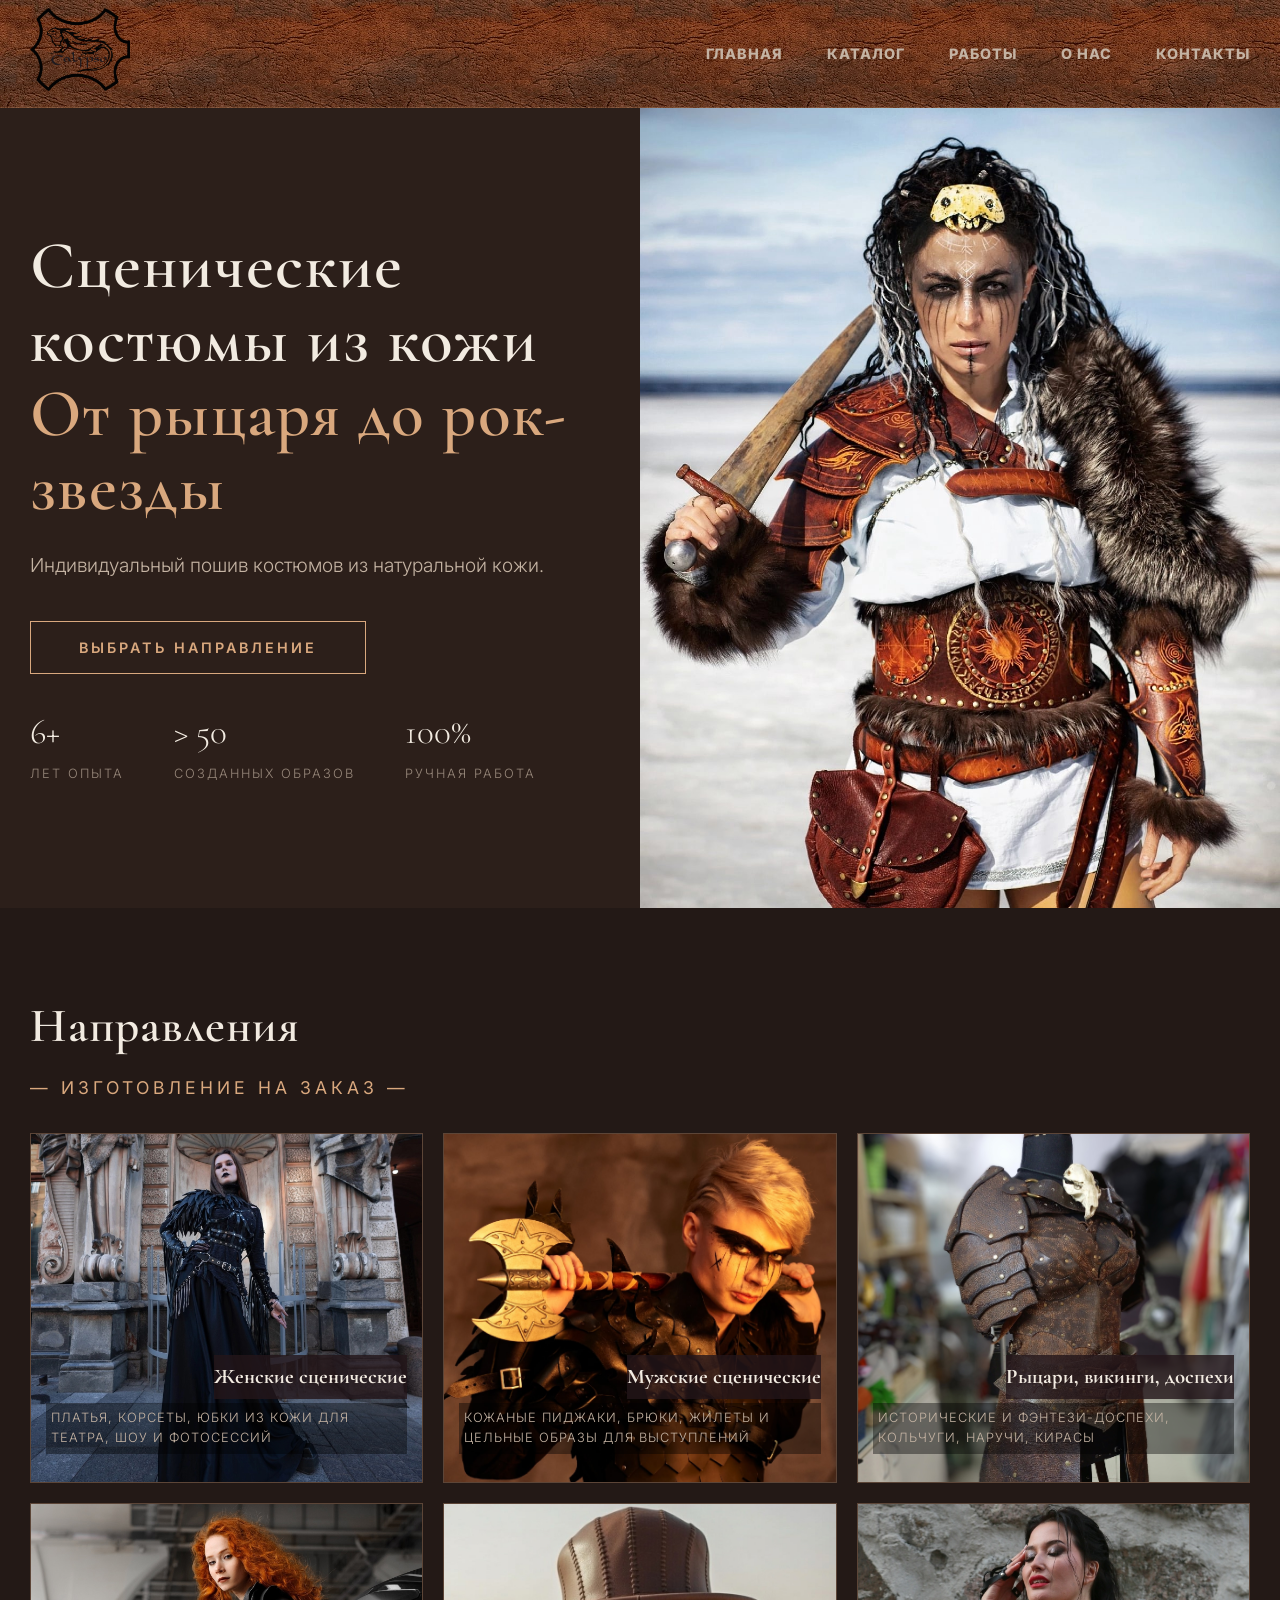
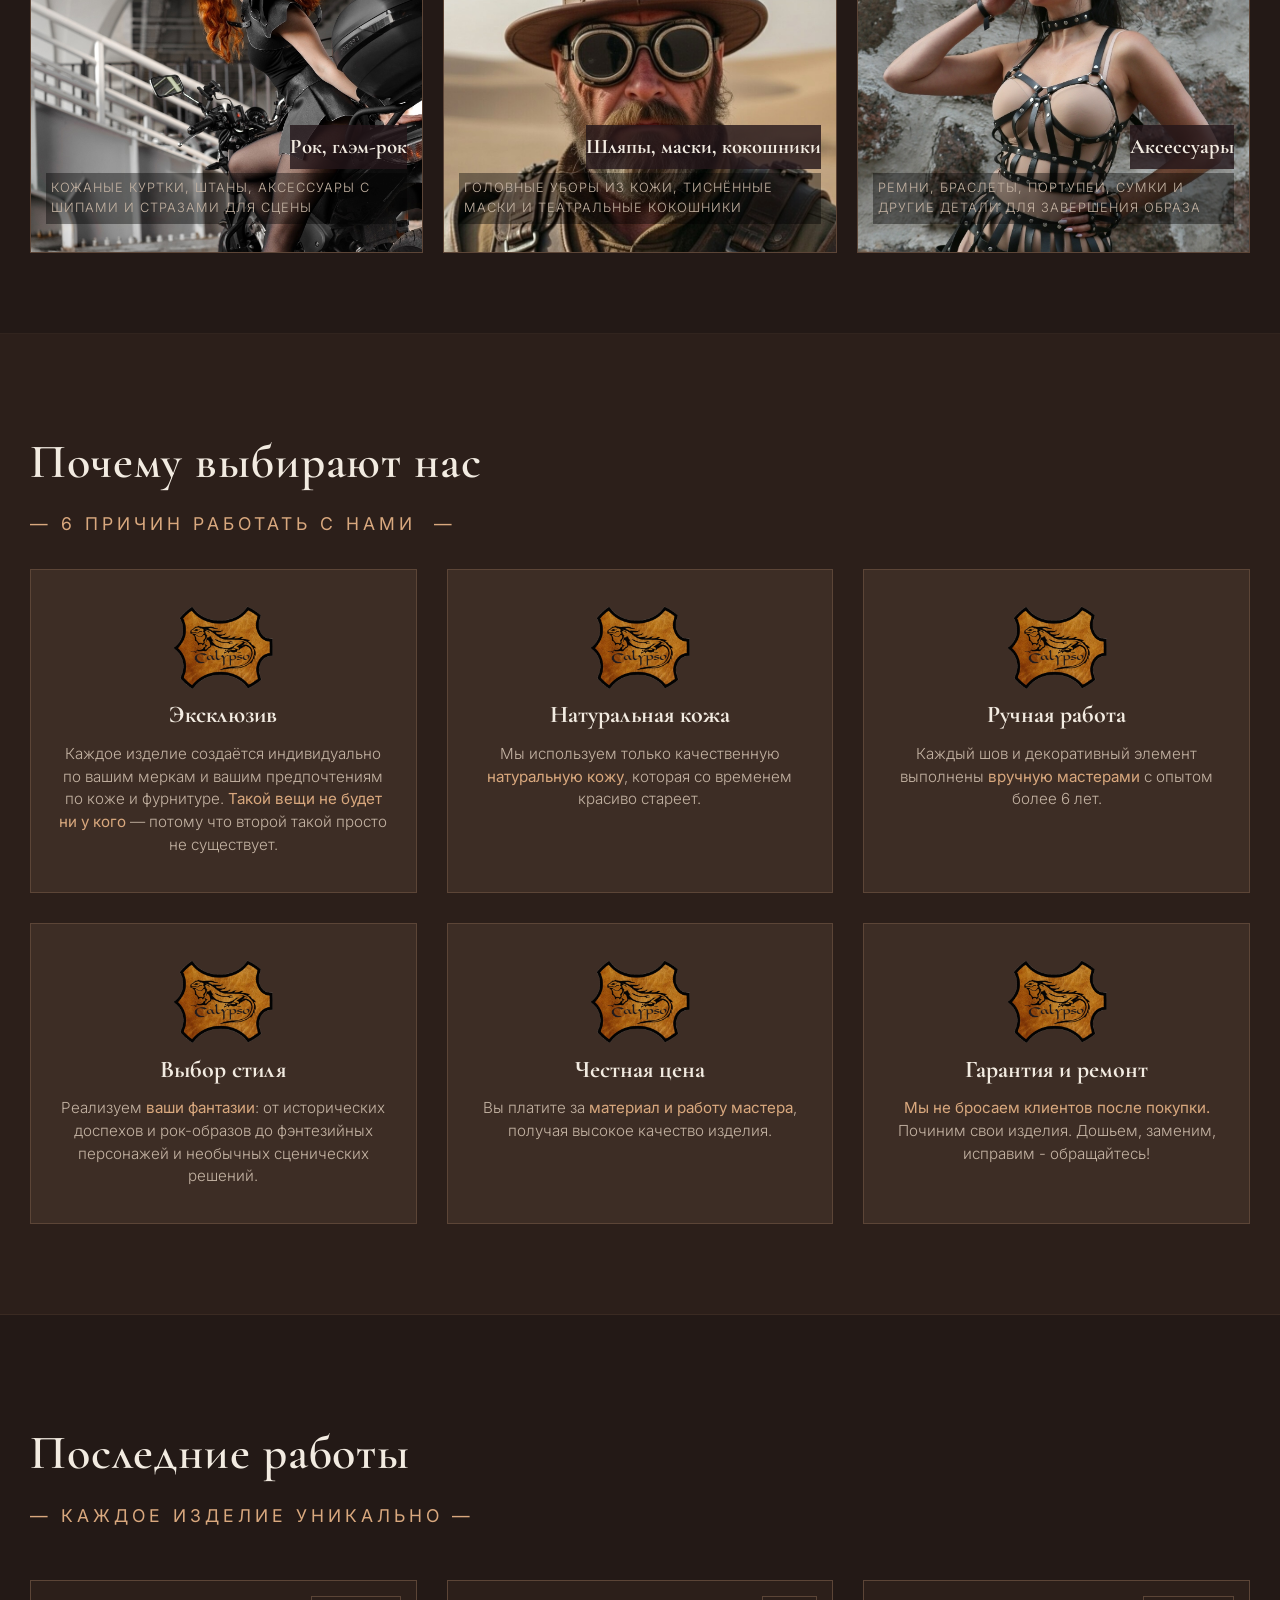
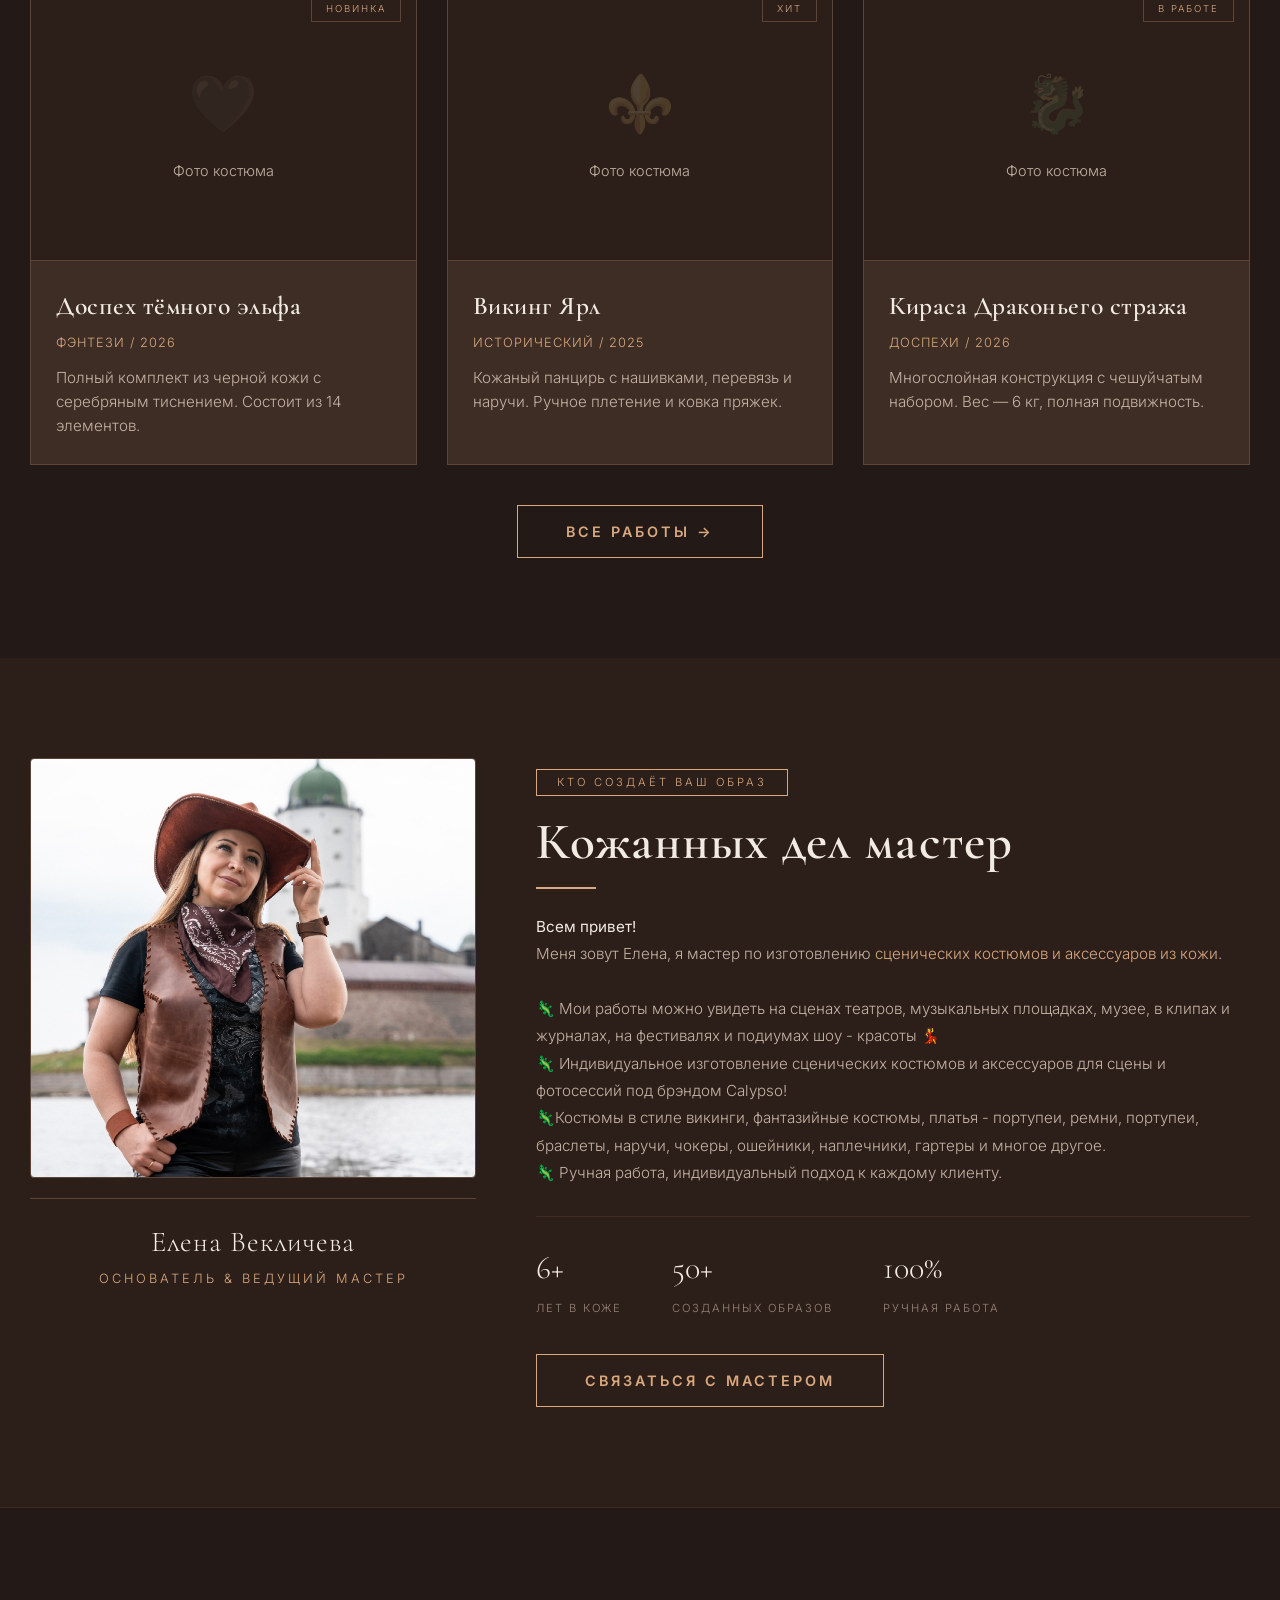
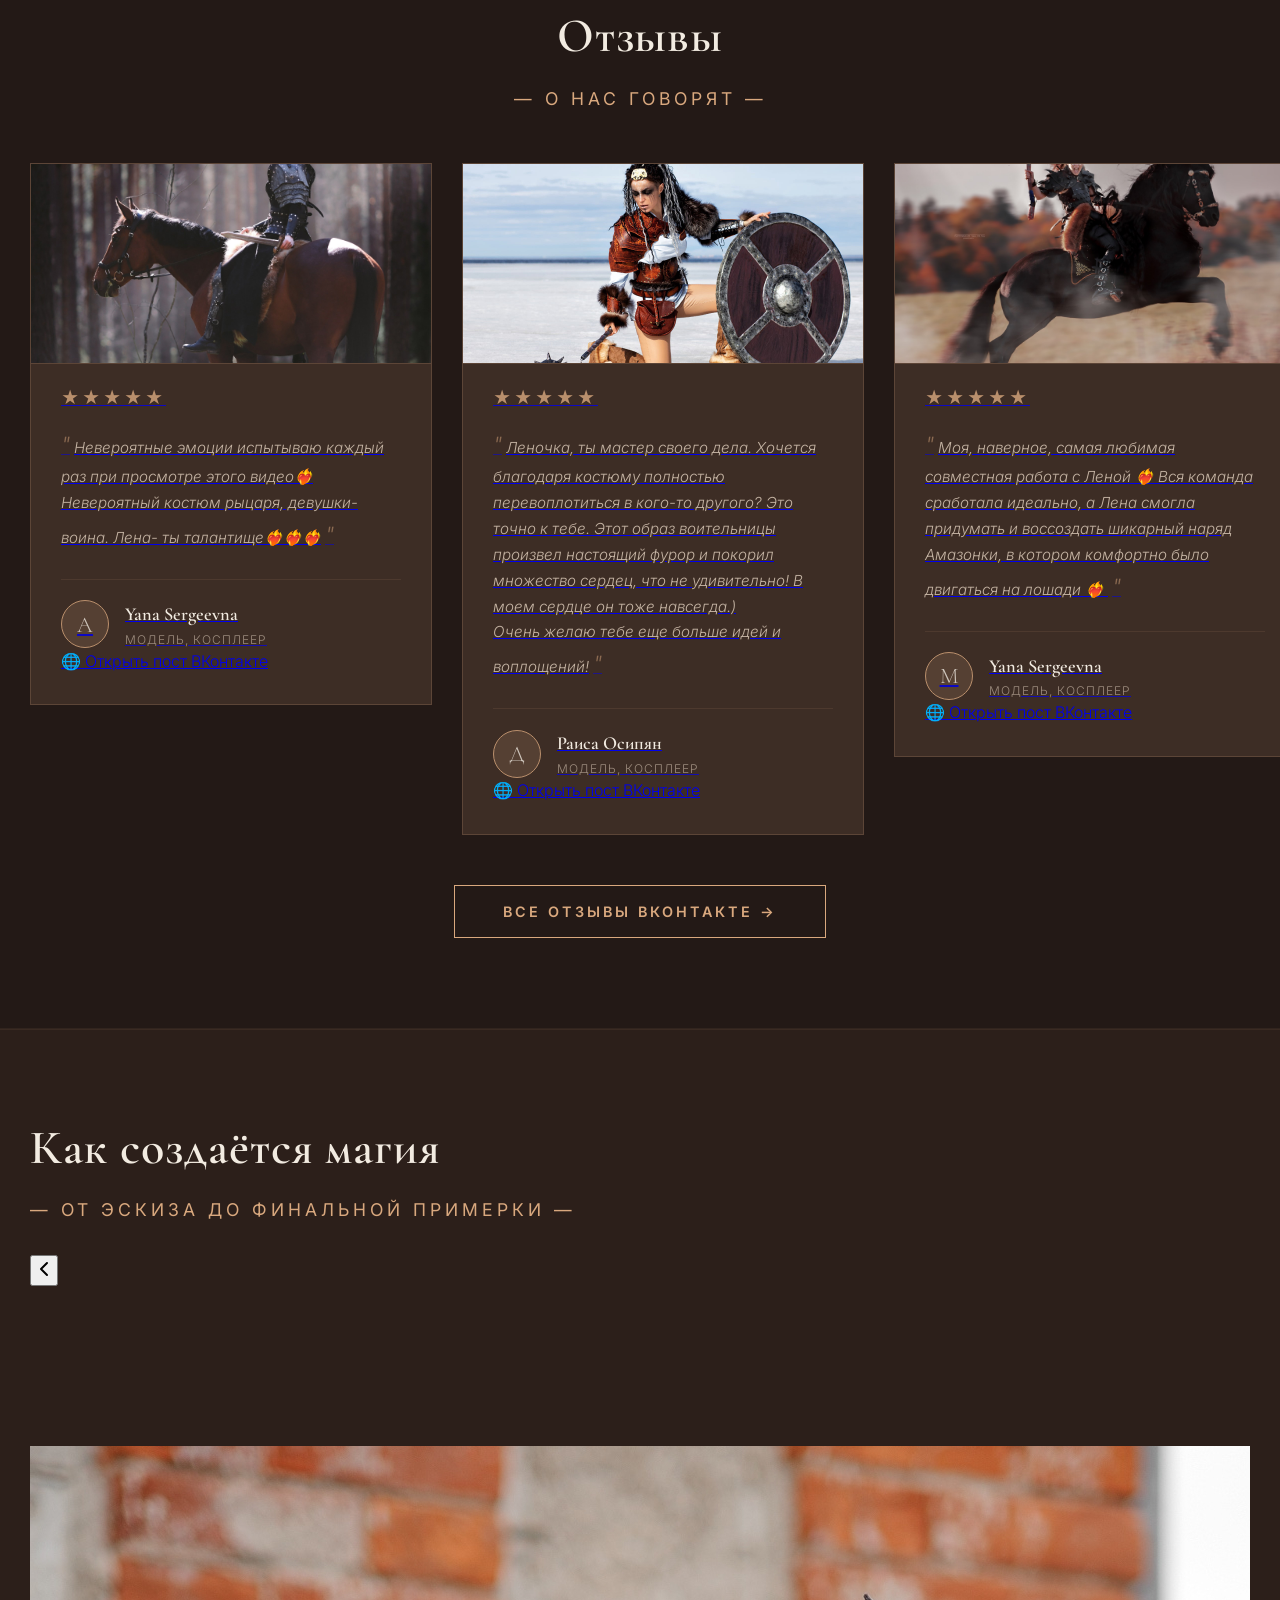
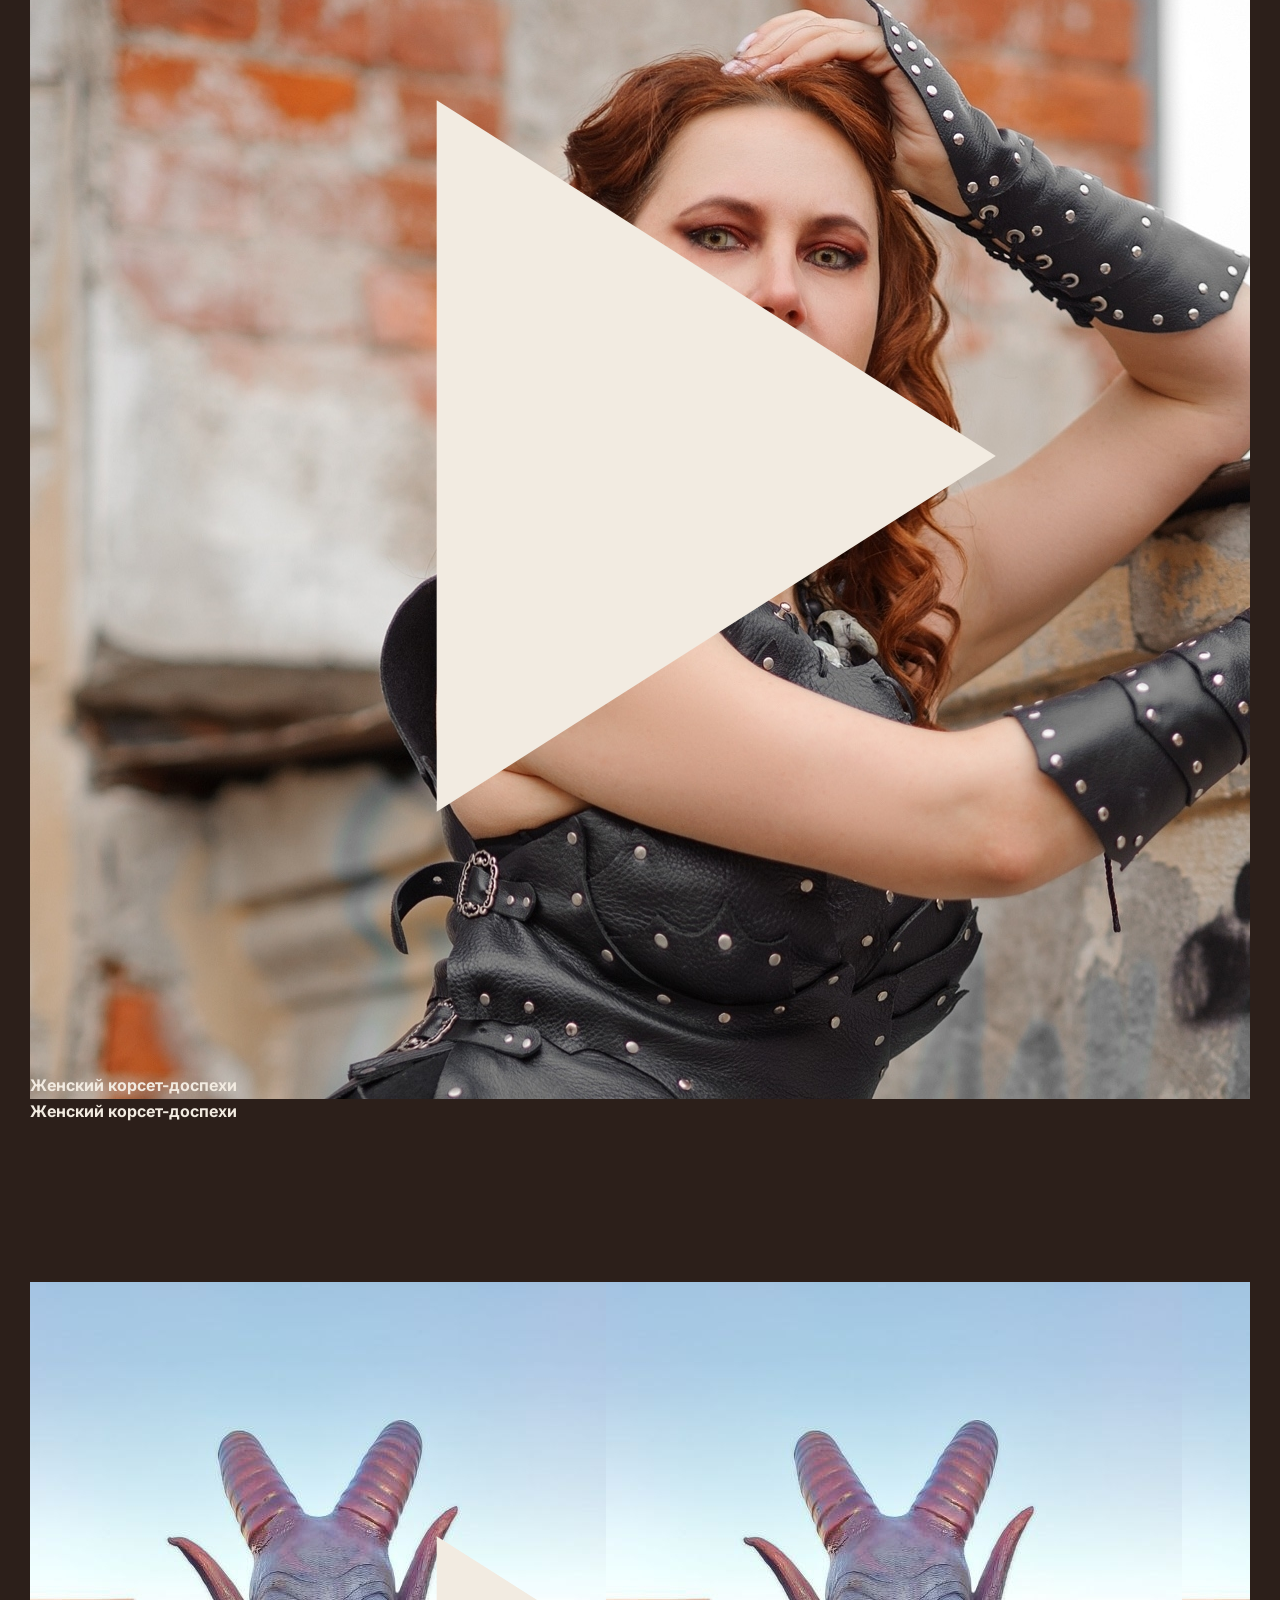
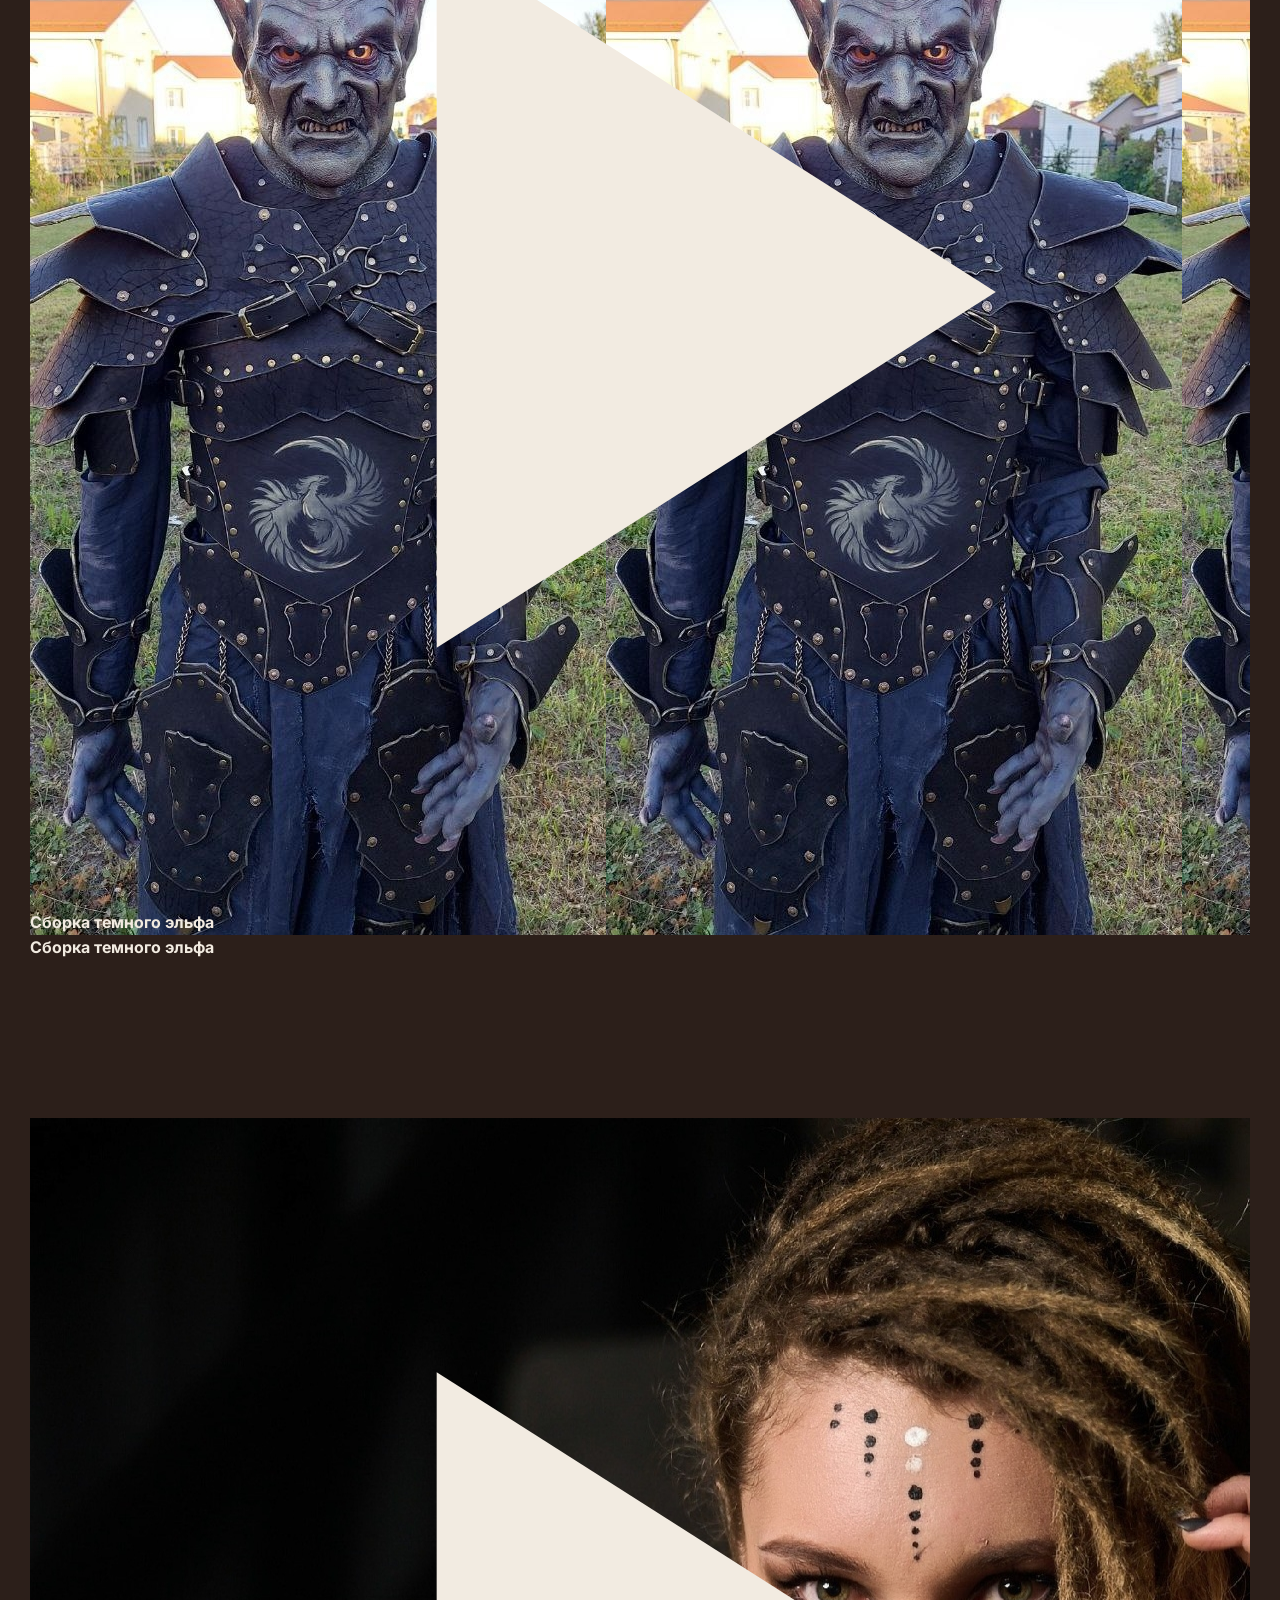
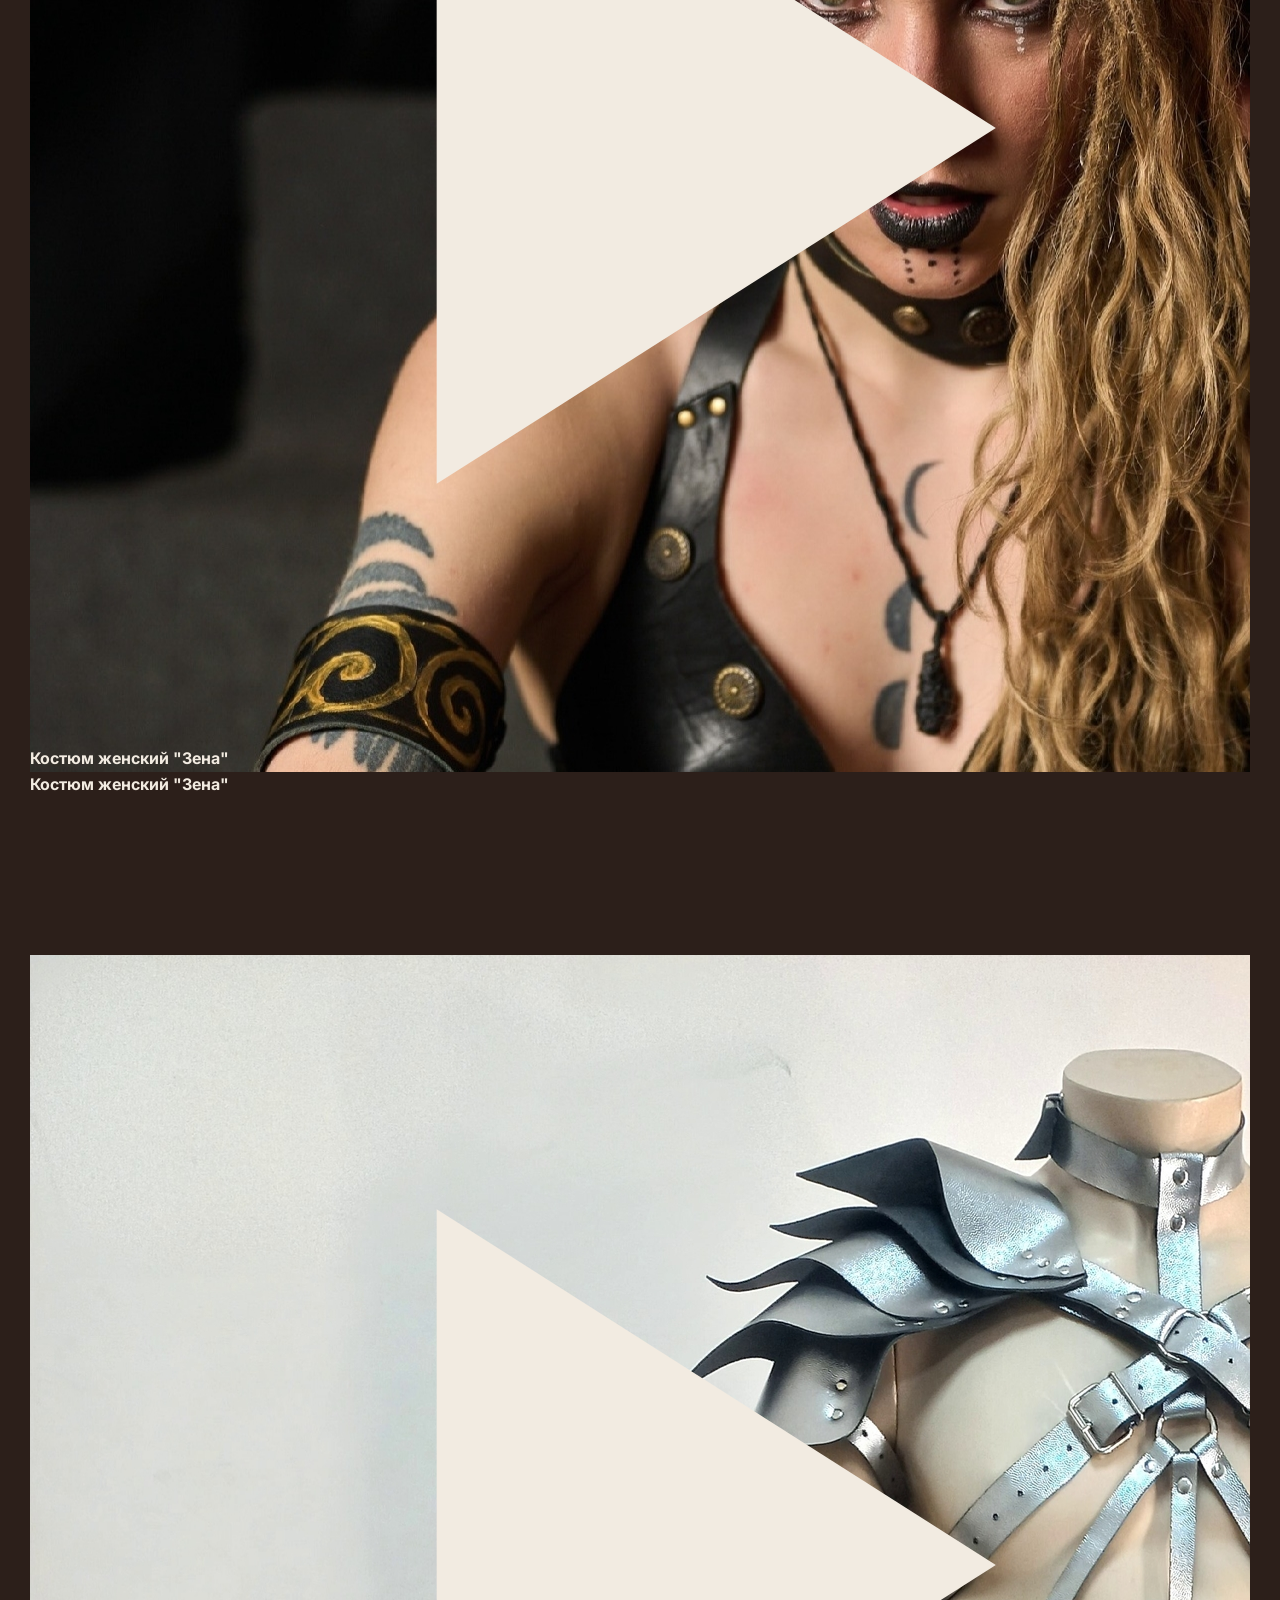
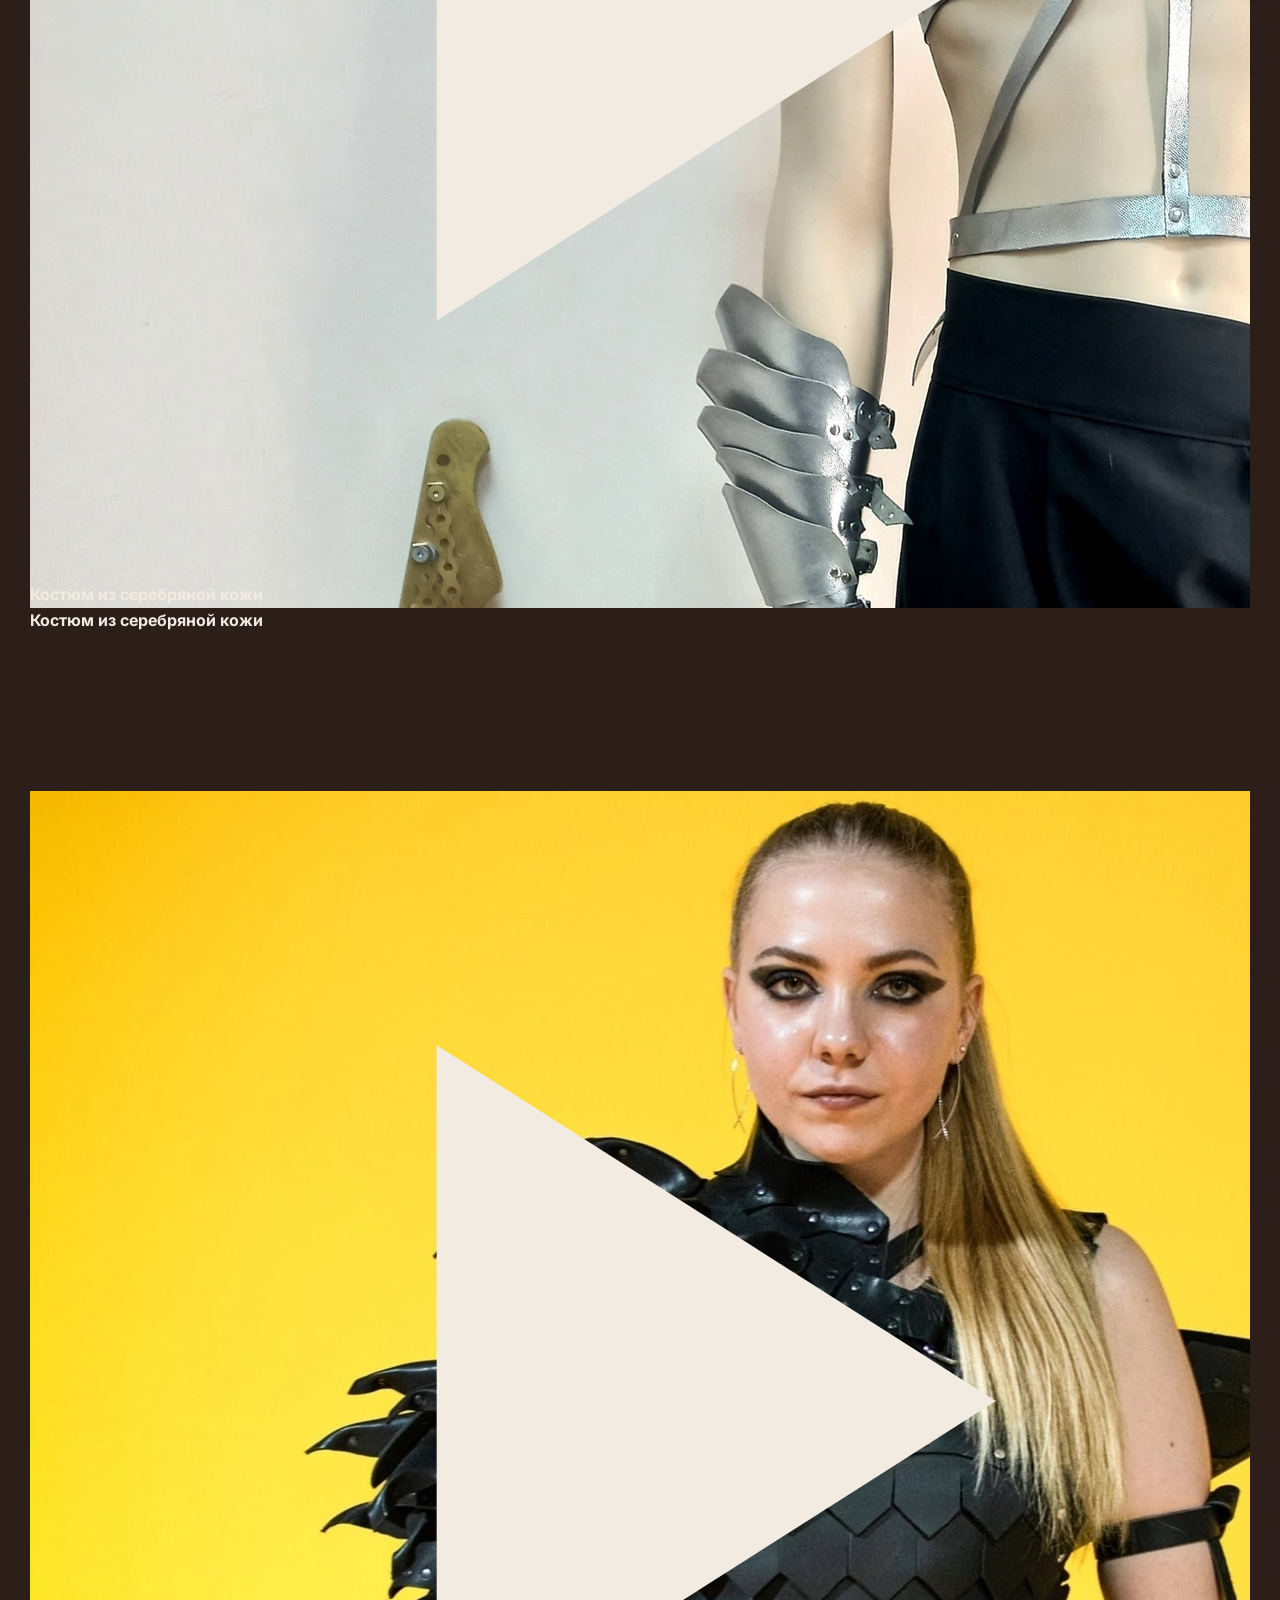
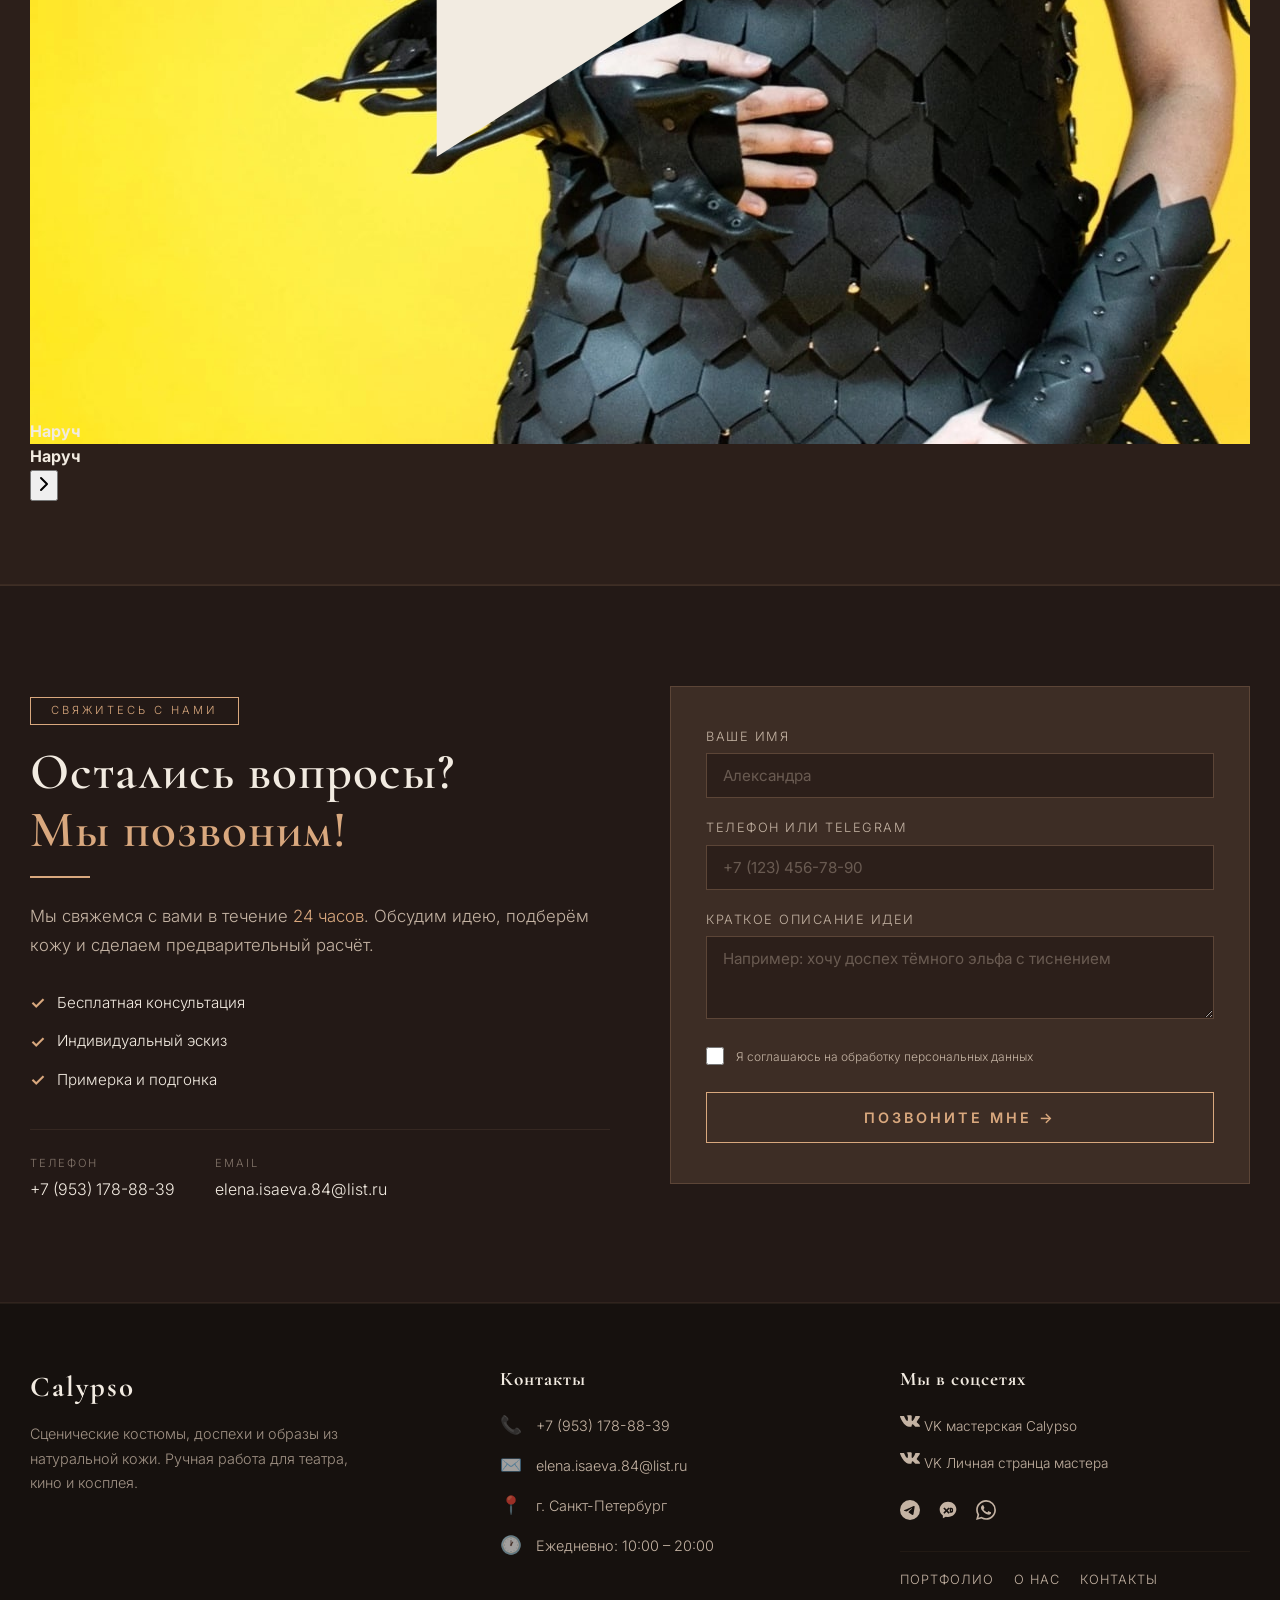
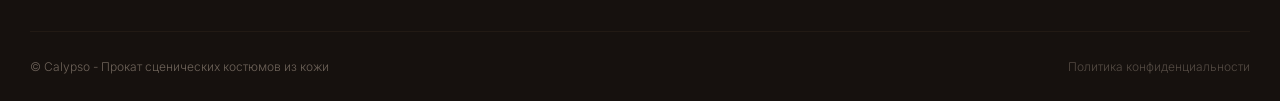
==== commit 7c506f25: "Add files via upload" ====
--- a/index.html
+++ b/index.html
@@ -47,9 +47,8 @@
                 <!-- Левая колонка (текст) — внутри контейнера -->
                 <div class="hero-col-text">
                     <div class="hero-text-inner">
-                        <h1>Сценическая кожа <i>на заказ </i><br><span class="gold-text">От рыцаря до рок-звезды</span></h1>
-                        <p>Индивидуальный пошив костюмов из натуральной кожи для театра, кино, концертов и фотосессий.
-                            Работаем по вашим эскизам или создаем образ под ваш запрос.</p>
+                        <h1>Сценические костюмы из кожи<br><span class="gold-text">От рыцаря до рок-звезды</span></h1>
+                        <p>Индивидуальный пошив костюмов из натуральной кожи.</p>
                         <a href="#categories" class="btn-primary">Выбрать направление</a>
                         <div class="hero-stats">
                             <div><span>6+</span><small>лет опыта</small></div>
@@ -139,44 +138,46 @@
             <div class="advantages-grid">
                 <!-- 1 -->
                 <div class="advantage-item">
-                    <span class="adv-icon">📐</span>
-                    <h4>Индивидуальный пошив</h4>
-                    <p>Шьём строго <span class="highlight">по вашим меркам и эскизам</span>. Учитываем каждую деталь, чтобы костюм сидел идеально и подчёркивал образ.</p>
+                    <img src="img/kozha2.webp" width="100px">
+                    <h4>Эксклюзив</h4>
+                    <p>Каждое изделие создаётся индивидуально по вашим меркам и вашим предпочтениям по коже и фурнитуре. <span class="highlight">Такой вещи не будет ни у кого</span> — потому что второй такой просто не существует.
+                       </p>
                 </div>
 
                 <!-- 2 -->
                 <div class="advantage-item">
-                    <span class="adv-icon">🐂</span>
-                    <h4>Натуральная кожа премиум-класса</h4>
-                    <p>Используем только <span class="highlight">высококачественную кожу</span> с разной фактурой и толщиной — от тонкой замши до плотной кожи для доспехов.</p>
+                    <img src="img/kozha2.webp" width="100px">
+                    <h4>Натуральная кожа</h4>
+                    <p>Мы используем только качественную <span class="highlight">натуральную кожу</span>, которая со временем красиво стареет.</p>
                 </div>
 
                 <!-- 3 -->
                 <div class="advantage-item">
-                    <span class="adv-icon">🧵</span>
+                    <img src="img/kozha2.webp" width="100px">
                     <h4>Ручная работа</h4>
                     <p>Каждый шов и декоративный элемент выполнены <span class="highlight">вручную мастерами</span> с опытом более 6 лет.</p>
                 </div>
 
                 <!-- 4 -->
                 <div class="advantage-item">
-                    <span class="adv-icon">🎨</span>
-                    <h4>Любые стили и идеи</h4>
-                    <p>Реализуем <span class="highlight">любые фантазии</span>: от исторических доспехов и рок-образов до фэнтезийных персонажей и авангардных сценических решений.</p>
+                    <img src="img/kozha2.webp" width="100px">
+                    <h4>Выбор стиля</h4>
+                    <p>Реализуем <span class="highlight">ваши фантазии</span>: от исторических доспехов и рок-образов до фэнтезийных персонажей и необычных сценических решений.</p>
                 </div>
 
                 <!-- 5 -->
                 <div class="advantage-item">
-                    <span class="adv-icon">📏</span>
-                    <h4>Примерка и подгонка</h4>
-                    <p>Проводим <span class="highlight">несколько примерок</span> с корректировкой на фигуре, чтобы костюм сидел как вторая кожа и не сковывал движений.</p>
+                    <img src="img/kozha2.webp" width="100px">
+                    <h4>Честная цена
+                    </h4>
+                    <p>Вы платите за <span class="highlight">материал и работу мастера</span>, получая высокое качество изделия.</p>
                 </div>
 
                 <!-- 6 -->
                 <div class="advantage-item">
-                    <span class="adv-icon">🎭</span>
-                    <h4>Созданы для сцены</h4>
-                    <p>Учитываем <span class="highlight">специфику выступлений</span>: костюмы выдерживают активные движения, не деформируются и выглядят эффектно при любом освещении.</p>
+                    <img src="img/kozha2.webp" width="100px">
+                    <h4>Гарантия и ремонт</h4>
+                    <p><span class="highlight">Мы не бросаем клиентов после покупки.</span> Починим свои изделия. Дошьем, заменим, исправим - обращайтесь!</p>
                 </div>
             </div>
         </div>
@@ -265,7 +266,7 @@
                 <!-- Правая колонка — текст -->
                 <div class="expert-content">
                     <div class="expert-badge">Кто создаёт ваш образ</div>
-                    <h2>Руки, <span class="gold-text">помнящие кожу</span></h2>
+                    <h2>Кожанных дел мастер <span class="gold-text"></span></h2>
                     <div class="expert-divider"></div>
 
                     <div class="expert-text">
@@ -315,88 +316,109 @@
             </div>
 
             <div class="reviews-grid">
+
                 <!-- ОТЗЫВ 1 -->
-                <div class="review-card">
-                    <div class="review-work-photo">
-                        <div class="work-placeholder">
-                            <span>📸</span>
-                            <span>Фото костюма</span>
-                            <small>(загрузите фото работы)</small>
-                        </div>
-                    </div>
-                    <div class="review-stars">★★★★★</div>
-                    <blockquote>
-                        «Здесь будет текст отзыва. Расскажите, как мастер помог воплотить образ,
-                        насколько качественно сшит костюм, как он сидит на фигуре и
-                        как реагировали зрители или коллеги по сцене.»
-                    </blockquote>
-                    <div class="review-author">
-                        <div class="author-avatar">
-                            <span>А</span>
-                        </div>
-                        <div class="author-info">
-                            <span class="author-name">Александра Р.</span>
-                            <span class="author-role">Актриса, косплеер</span>
-                        </div>
-                    </div>
-                </div>
+                <a href="https://vk.ru/wall95387748_7022"
+                   class="review-card-link"
+                   target="_blank"
+                   rel="noopener noreferrer">
+                    <div class="review-card">
+                        <div class="review-work-photo">
+                            <div class="work-placeholder">
+                                <img src="img/reviews/r1.jpg" style="object-fit: cover;width: 400px">
+                            </div>
+                        </div>
+                        <div class="review-stars">★★★★★</div>
+                        <blockquote>Невероятные эмоции испытываю каждый раз при просмотре этого видео❤️‍🔥 Невероятный костюм рыцаря, девушки-воина. Лена- ты талантище❤️‍🔥❤️‍🔥❤️‍🔥</blockquote>
+                        <div class="review-author">
+                            <div class="author-avatar">
+                                <span>А</span>
+                            </div>
+                            <div class="author-info">
+                                <span class="author-name">Yana Sergeevna</span>
+                                <span class="author-role">Модель, косплеер</span>
+                            </div>
+                        </div>
+                        <!-- Намёк, что это ссылка на ВК -->
+                        <div class="review-vk-link">
+                            <span class="vk-icon">🌐</span>
+                            <span>Открыть пост ВКонтакте</span>
+                        </div>
+                    </div>
+                </a>
 
                 <!-- ОТЗЫВ 2 -->
-                <div class="review-card">
-                    <div class="review-work-photo">
-                        <div class="work-placeholder">
-                            <span>📸</span>
-                            <span>Фото костюма</span>
-                            <small>(загрузите фото работы)</small>
-                        </div>
-                    </div>
-                    <div class="review-stars">★★★★★</div>
-                    <blockquote>
-                        «Здесь будет второй отзыв. Например, от организатора исторических фестивалей,
-                        реконструктора или театрального режиссёра. Подчеркните надёжность,
-                        историческую достоверность или удобство в бою.»
-                    </blockquote>
-                    <div class="review-author">
-                        <div class="author-avatar">
-                            <span>Д</span>
-                        </div>
-                        <div class="author-info">
-                            <span class="author-name">Дмитрий В.</span>
-                            <span class="author-role">Реконструктор, клуб «Северный волк»</span>
-                        </div>
-                    </div>
-                </div>
+                <a href="https://vk.ru/wall95387748_2792"
+                   class="review-card-link"
+                   target="_blank"
+                   rel="noopener noreferrer">
+                    <div class="review-card">
+                        <div class="review-work-photo">
+                            <div class="work-placeholder">
+                                <img src="img/reviews/r2.jpg" style="object-fit: cover;width: 400px">
+                            </div>
+                        </div>
+                        <div class="review-stars">★★★★★</div>
+                        <blockquote>Леночка, ты мастер своего дела. Хочется благодаря костюму полностью перевоплотиться в кого-то другого? Это точно к тебе.
+                            Этот образ воительницы произвел настоящий фурор и покорил множество сердец, что не удивительно!
+                            В моем сердце он тоже навсегда.)<br>
+
+                            Очень желаю тебе еще больше идей и воплощений!</blockquote>
+                        <div class="review-author">
+                            <div class="author-avatar">
+                                <span>Д</span>
+                            </div>
+                            <div class="author-info">
+                                <span class="author-name">Раиса Осипян</span>
+                                <span class="author-role">Модель, косплеер</span>
+                            </div>
+                        </div>
+                        <div class="review-vk-link">
+                            <span class="vk-icon">🌐</span>
+                            <span>Открыть пост ВКонтакте</span>
+                        </div>
+                    </div>
+                </a>
 
                 <!-- ОТЗЫВ 3 -->
-                <div class="review-card">
-                    <div class="review-work-photo">
-                        <div class="work-placeholder">
-                            <span>📸</span>
-                            <span>Фото костюма</span>
-                            <small>(загрузите фото работы)</small>
-                        </div>
-                    </div>
-                    <div class="review-stars">★★★★★</div>
-                    <blockquote>
-                        «Третий отзыв может быть от кинопродюсера, театрального художника или
-                        постоянного клиента. Отметьте долговечность костюмов, внимательность
-                        к деталям и скорость выполнения заказа.»
-                    </blockquote>
-                    <div class="review-author">
-                        <div class="author-avatar">
-                            <span>М</span>
-                        </div>
-                        <div class="author-info">
-                            <span class="author-name">Марина К.</span>
-                            <span class="author-role">Художник по костюмам, театр «Маска»</span>
-                        </div>
-                    </div>
-                </div>
+                <a href="https://vk.ru/wall95387748_5712"
+                   class="review-card-link"
+                   target="_blank"
+                   rel="noopener noreferrer">
+                    <div class="review-card">
+                        <div class="review-work-photo">
+                            <div class="work-placeholder">
+                                <img src="img/reviews/r3.jpg" style="object-fit: cover;width: 400px">
+                            </div>
+                        </div>
+                        <div class="review-stars">★★★★★</div>
+                        <blockquote>Моя, наверное, самая любимая совместная работа с Леной ❤️‍🔥 Вся команда сработала идеально, а Лена смогла придумать и воссоздать шикарный наряд Амазонки, в котором комфортно было двигаться на лошади ❤️‍🔥 </blockquote>
+                        <div class="review-author">
+                            <div class="author-avatar">
+                                <span>М</span>
+                            </div>
+                            <div class="author-info">
+                                <span class="author-name">Yana Sergeevna</span>
+                                <span class="author-role">Модель, косплеер</span>
+                            </div>
+                        </div>
+                        <div class="review-vk-link">
+                            <span class="vk-icon">🌐</span>
+                            <span>Открыть пост ВКонтакте</span>
+                        </div>
+                    </div>
+                </a>
+
             </div>
 
             <!-- Кнопка "Все отзывы" -->
             <div class="reviews-footer">
-                <a href="#" class="btn-primary">Читать все отзывы →</a>
+                <a href="https://vk.com/kozha.calypso"
+                   class="btn-primary"
+                   target="_blank"
+                   rel="noopener noreferrer">
+                    Все отзывы ВКонтакте →
+                </a>
             </div>
         </div>
     </section>
@@ -406,22 +428,137 @@
         <div class="container">
             <h2>Как создаётся магия</h2>
             <div class="section-subtitle">— от эскиза до финальной примерки —</div>
-            <div class="process-steps">
-                <div class="step">
-                    <div class="num">01</div>
-                    <h4>Эскиз & лекала</h4>
-                    <p>Разрабатываем выкройку с учётом анатомии и характера персонажа.</p>
-                </div>
-                <div class="step">
-                    <div class="num">02</div>
-                    <h4>Ручной пошив</h4>
-                    <p>Только натуральная кожа, вощёные нити и медная фурнитура.</p>
-                </div>
-                <div class="step">
-                    <div class="num">03</div>
-                    <h4>Тиснение & патина</h4>
-                    <p>Финальное состаривание, тонировка и нанесение защитного слоя.</p>
-                </div>
+
+            <div class="process-carousel">
+
+                <!-- Стрелка назад -->
+                <button class="carousel-arrow carousel-arrow-prev" id="processPrev" aria-label="Предыдущее видео">
+                    <svg width="24" height="24" viewBox="0 0 24 24" fill="none" stroke="currentColor" stroke-width="2" stroke-linecap="round" stroke-linejoin="round">
+                        <polyline points="15 18 9 12 15 6"/>
+                    </svg>
+                </button>
+
+                <!-- Область с видео -->
+                <div class="carousel-viewport" id="processViewport">
+                    <div class="process-videos" id="processTrack">
+
+                        <!-- ВИДЕО 1 -->
+                        <div class="process-video-card">
+                            <video muted loop playsinline preload="metadata">
+                                <source src="img/video/step-1.mp4" type="video/mp4">
+                            </video>
+                            <!-- Постер + иконка play (единый блок) -->
+                            <div class="video-poster" style="background-image: url('img/video/posters/step-1.jpg');">
+                                <div class="video-play-btn" aria-hidden="true">
+                                    <svg viewBox="0 0 24 24" fill="currentColor">
+                                        <polygon points="8,5 19,12 8,19"/>
+                                    </svg>
+                                </div>
+                                <div class="video-overlay">
+                                    <h4>Женский корсет-доспехи</h4>
+                                </div>
+                            </div>
+                            <div class="video-overlay">
+                                <h4>Женский корсет-доспехи</h4>
+                            </div>
+                        </div>
+
+                        <!-- ВИДЕО 2 -->
+                        <div class="process-video-card">
+                            <video muted loop playsinline preload="metadata">
+                                <source src="img/video/step-2.mp4" type="video/mp4">
+                            </video>
+                            <!-- Постер + иконка play (единый блок) -->
+                            <div class="video-poster" style="background-image: url('img/video/posters/step-2.jpg');">
+                                <div class="video-play-btn" aria-hidden="true">
+                                    <svg viewBox="0 0 24 24" fill="currentColor">
+                                        <polygon points="8,5 19,12 8,19"/>
+                                    </svg>
+                                </div>
+                                <div class="video-overlay">
+                                    <h4>Сборка темного эльфа</h4>
+                                </div>
+                            </div>
+                            <div class="video-overlay">
+                                <h4>Сборка темного эльфа</h4>
+                            </div>
+                        </div>
+
+                        <!-- ВИДЕО 3 -->
+                        <div class="process-video-card">
+                            <video muted loop playsinline preload="metadata">
+                                <source src="img/video/step-3.mp4" type="video/mp4">
+                            </video>
+                            <!-- Постер + иконка play (единый блок) -->
+                            <div class="video-poster" style="background-image: url('img/video/posters/step-3.jpg');">
+                                <div class="video-play-btn" aria-hidden="true">
+                                    <svg viewBox="0 0 24 24" fill="currentColor">
+                                        <polygon points="8,5 19,12 8,19"/>
+                                    </svg>
+                                </div>
+                                <div class="video-overlay">
+                                    <h4>Костюм женский "Зена"</h4>
+                                </div>
+                            </div>
+                            <div class="video-overlay">
+                                <h4>Костюм женский "Зена"</h4>
+                            </div>
+                        </div>
+
+                        <!-- ВИДЕО 4 (добавьте, если есть) -->
+                        <div class="process-video-card">
+                            <video muted loop playsinline preload="metadata">
+                                <source src="img/video/step-4.mp4" type="video/mp4">
+                            </video>
+                            <!-- Постер + иконка play (единый блок) -->
+                            <div class="video-poster" style="background-image: url('img/video/posters/step-4.jpg');">
+                                <div class="video-play-btn" aria-hidden="true">
+                                    <svg viewBox="0 0 24 24" fill="currentColor">
+                                        <polygon points="8,5 19,12 8,19"/>
+                                    </svg>
+                                </div>
+                                <div class="video-overlay">
+                                    <h4>Костюм из серебряной кожи</h4>
+                                </div>
+                            </div>
+                            <div class="video-overlay">
+                                <h4>Костюм из серебряной кожи</h4>
+                            </div>
+                        </div>
+
+                        <!-- ВИДЕО 5 (добавьте, если есть) -->
+                        <div class="process-video-card">
+                            <video muted loop playsinline preload="metadata">
+                                <source src="img/video/step-5.mp4" type="video/mp4">
+                            </video>
+                            <!-- Постер + иконка play (единый блок) -->
+                            <div class="video-poster" style="background-image: url('img/video/posters/step-5.jpg');">
+                                <div class="video-play-btn" aria-hidden="true">
+                                    <svg viewBox="0 0 24 24" fill="currentColor">
+                                        <polygon points="8,5 19,12 8,19"/>
+                                    </svg>
+                                </div>
+                                <div class="video-overlay">
+                                    <h4>Наруч</h4>
+                                </div>
+                            </div>
+                            <div class="video-overlay">
+                                <h4>Наруч</h4>
+                            </div>
+                        </div>
+                    </div>
+                </div>
+
+                <!-- Стрелка вперёд -->
+                <button class="carousel-arrow carousel-arrow-next" id="processNext" aria-label="Следующее видео">
+                    <svg width="24" height="24" viewBox="0 0 24 24" fill="none" stroke="currentColor" stroke-width="2" stroke-linecap="round" stroke-linejoin="round">
+                        <polyline points="9 18 15 12 9 6"/>
+                    </svg>
+                </button>
+
+                <!-- Точки-индикаторы -->
+                <div class="carousel-dots" id="processDots"></div>
+
             </div>
         </div>
     </section>
@@ -434,10 +571,10 @@
                 <!-- Левая часть — текст -->
                 <div class="cta-content">
                     <div class="cta-badge">Свяжитесь с нами</div>
-                    <h2>Готовы воплотить <span class="gold-text">ваш образ</span> в коже?</h2>
+                    <h2>Остались вопросы? <br><span class="gold-text">Мы позвоним!</span></h2>
                     <div class="cta-divider"></div>
                     <p class="cta-text">
-                        Оставьте заявку, и мы свяжемся с вами в течение <span class="gold-text">24 часов</span>.
+                        Мы свяжемся с вами в течение <span class="gold-text">24 часов</span>.
                         Обсудим идею, подберём кожу и сделаем предварительный расчёт.
                     </p>
 
@@ -459,11 +596,11 @@
                     <div class="cta-contacts">
                         <div>
                             <span class="contact-label">Телефон</span>
-                            <a href="tel:+71234567890" class="contact-link">+7 (123) 456-78-90</a>
+                            <a href="tel:+71234567890" class="contact-link">+7 (953) 178-88-39</a>
                         </div>
                         <div>
                             <span class="contact-label">Email</span>
-                            <a href="mailto:info@leather-atelier.ru" class="contact-link">info@leather-atelier.ru</a>
+                            <a href="mailto:info@leather-atelier.ru" class="contact-link">elena.isaeva.84@list.ru</a>
                         </div>
                     </div>
                 </div>
@@ -493,7 +630,7 @@
                             </label>
                         </div>
 
-                        <button type="submit" class="btn-primary btn-form">Отправить заявку →</button>
+                        <button type="submit" class="btn-primary btn-form">Позвоните мне →</button>
                     </form>
                 </div>
 
@@ -524,15 +661,15 @@
                 <ul class="footer-contact-list">
                     <li>
                         <span class="fc-icon">📞</span>
-                        <a href="tel:+71234567890">+7 (123) 456-78-90</a>
+                        <a href="tel:+71234567890">+7 (953) 178-88-39</a>
                     </li>
                     <li>
                         <span class="fc-icon">✉️</span>
-                        <a href="mailto:info@leather-atelier.ru">info@calypso.ru</a>
+                        <a href="mailto:info@leather-atelier.ru">elena.isaeva.84@list.ru</a>
                     </li>
                     <li>
                         <span class="fc-icon">📍</span>
-                        <span>г. Москва, ул. Кожевенная, д. 12</span>
+                        <span>г. Санкт-Петербург</span>
                     </li>
                     <li>
                         <span class="fc-icon">🕐</span>
@@ -545,7 +682,64 @@
             <div class="footer-col footer-social-col">
                 <h4>Мы в соцсетях</h4>
                 <div class="footer-social-links">
-                    <a href="https://vk.ru/kozha.calypso" class="social-link" title="VK">🌐 VK</a>
+                    <!-- VK -->
+                    <a href="https://vk.ru/kozha.calypso"
+                       class="social-link"
+                       title="ВКонтакте"
+                       target="_blank"
+                       rel="noopener noreferrer">
+                        <svg viewBox="0 0 24 24" fill="currentColor" width="20" height="20" aria-hidden="true">
+                            <path d="M13.162 18.994c.609 0 .858-.406.851-.915-.031-1.917.714-2.949 2.059-1.604 1.488 1.488 1.796 2.519 3.603 2.519h3.2c.808 0 1.126-.26 1.126-.668 0-.863-1.421-2.386-2.625-3.504-1.686-1.565-1.765-1.602-.313-3.486 1.801-2.339 4.157-5.336 2.073-5.336h-3.981c-.772 0-.828.435-1.103 1.083-.995 2.347-2.886 5.387-3.604 4.922-.751-.485-.407-2.406-.35-5.261.015-.754.011-1.271-1.141-1.539-.629-.145-1.241-.205-1.809-.205-2.273 0-3.841.953-2.95 1.119 1.571.293 1.42 3.692 1.054 5.16-.638 2.556-3.036-2.024-4.035-4.305-.241-.548-.315-.974-1.175-.974H.732c-.492 0-.787.16-.787.516 0 .602 2.96 6.72 5.786 9.77 2.756 2.975 5.48 2.708 7.431 2.708z"/>
+                        </svg>
+                        <span>VK мастерская Calypso</span>
+                    </a>
+                    <a href="https://vk.ru/elenaveklicheva"
+                       class="social-link"
+                       title="ВКонтакте"
+                       target="_blank"
+                       rel="noopener noreferrer">
+                        <svg viewBox="0 0 24 24" fill="currentColor" width="20" height="20" aria-hidden="true">
+                            <path d="M13.162 18.994c.609 0 .858-.406.851-.915-.031-1.917.714-2.949 2.059-1.604 1.488 1.488 1.796 2.519 3.603 2.519h3.2c.808 0 1.126-.26 1.126-.668 0-.863-1.421-2.386-2.625-3.504-1.686-1.565-1.765-1.602-.313-3.486 1.801-2.339 4.157-5.336 2.073-5.336h-3.981c-.772 0-.828.435-1.103 1.083-.995 2.347-2.886 5.387-3.604 4.922-.751-.485-.407-2.406-.35-5.261.015-.754.011-1.271-1.141-1.539-.629-.145-1.241-.205-1.809-.205-2.273 0-3.841.953-2.95 1.119 1.571.293 1.42 3.692 1.054 5.16-.638 2.556-3.036-2.024-4.035-4.305-.241-.548-.315-.974-1.175-.974H.732c-.492 0-.787.16-.787.516 0 .602 2.96 6.72 5.786 9.77 2.756 2.975 5.48 2.708 7.431 2.708z"/>
+                        </svg>
+                        <span>VK Личная странца мастера</span>
+                    </a>
+                </div>
+                <div class="footer-social-links">
+                    <!-- Telegram -->
+                    <a href="https://t.me/CalypsoElena"
+                       class="social-link"
+                       title="Telegram"
+                       target="_blank"
+                       rel="noopener noreferrer">
+                        <svg viewBox="0 0 24 24" fill="currentColor" width="20" height="20" aria-hidden="true">
+                            <path d="M11.944 0A12 12 0 0 0 0 12a12 12 0 0 0 12 12 12 12 0 0 0 12-12A12 12 0 0 0 12 0a12 12 0 0 0-.056 0zm4.962 7.224c.1-.002.321.023.465.14a.506.506 0 0 1 .171.325c.016.093.036.306.02.472-.18 1.898-.962 6.502-1.36 8.627-.168.9-.499 1.201-.82 1.23-.696.065-1.225-.46-1.9-.902-1.056-.693-1.653-1.124-2.678-1.8-1.185-.78-.417-1.21.258-1.91.177-.184 3.247-2.977 3.307-3.23.007-.032.014-.15-.056-.212s-.174-.041-.249-.024c-.106.024-1.793 1.14-5.061 3.345-.48.33-.913.49-1.302.48-.428-.008-1.252-.241-1.865-.44-.752-.245-1.349-.374-1.297-.789.027-.216.325-.437.893-.663 3.498-1.524 5.83-2.529 6.998-3.014 3.332-1.386 4.025-1.627 4.476-1.635z"/>
+                        </svg>
+                        <span></span>
+                    </a>
+
+                    <!-- MAX -->
+                    <a href="https://max.ru/79531788839"
+                       class="social-link"
+                       title="MAX"
+                       target="_blank"
+                       rel="noopener noreferrer">
+                        <svg viewBox="0 0 24 24" fill="currentColor" width="20" height="20" aria-hidden="true">
+                            <path d="M12 2C6.477 2 2 6.145 2 11.259c0 2.96 1.504 5.592 3.852 7.282V22l3.595-1.973c.813.223 1.673.342 2.553.342 5.523 0 10-4.145 10-9.259C22 6.145 17.523 2 12 2zm-1.787 12.146-2.42 2.42-1.415-1.414 2.42-2.42-2.42-2.42 1.415-1.415 2.42 2.42 2.42-2.42 1.414 1.415-2.42 2.42 2.42 2.42-1.414 1.414-2.42-2.42zm5.874 1.006h-2v-6h2c1.1 0 2 .9 2 2v2c0 1.1-.9 2-2 2zm0-4h-.5v2h.5c.275 0 .5-.225.5-.5v-1c0-.275-.225-.5-.5-.5z"/>
+                        </svg>
+                        <span></span>
+                    </a>
+
+                    <!-- WhatsApp -->
+                    <a href="https://wa.me/79531788839"
+                       class="social-link"
+                       title="WhatsApp"
+                       target="_blank"
+                       rel="noopener noreferrer">
+                        <svg viewBox="0 0 24 24" fill="currentColor" width="20" height="20" aria-hidden="true">
+                            <path d="M17.472 14.382c-.297-.149-1.758-.867-2.03-.967-.273-.099-.471-.148-.67.15-.197.297-.767.966-.94 1.164-.173.199-.347.223-.644.075-.297-.15-1.255-.463-2.39-1.475-.883-.788-1.48-1.761-1.653-2.059-.173-.297-.018-.458.13-.606.134-.133.298-.347.446-.52.149-.174.198-.298.298-.497.099-.198.05-.371-.025-.52-.075-.149-.669-1.612-.916-2.207-.242-.579-.487-.5-.669-.51-.173-.008-.371-.01-.57-.01-.198 0-.52.074-.792.372-.272.297-1.04 1.016-1.04 2.479 0 1.462 1.065 2.875 1.213 3.074.149.198 2.096 3.2 5.077 4.487.709.306 1.262.489 1.694.625.712.227 1.36.195 1.871.118.571-.085 1.758-.719 2.006-1.413.248-.694.248-1.289.173-1.413-.074-.124-.272-.198-.57-.347m-5.421 7.403h-.004a9.87 9.87 0 01-5.031-1.378l-.361-.214-3.741.982.998-3.648-.235-.374a9.86 9.86 0 01-1.51-5.26c.001-5.45 4.436-9.884 9.888-9.884 2.64 0 5.122 1.03 6.988 2.898a9.825 9.825 0 012.893 6.994c-.003 5.45-4.437 9.884-9.885 9.884m8.413-18.297A11.815 11.815 0 0012.05 0C5.495 0 .16 5.335.157 11.892c0 2.096.547 4.142 1.588 5.945L.057 24l6.305-1.654a11.882 11.882 0 005.683 1.448h.005c6.554 0 11.89-5.335 11.893-11.893a11.821 11.821 0 00-3.48-8.413Z"/>
+                        </svg>
+                        <span></span>
+                    </a>
                 </div>
                 <div class="footer-nav-links">
                     <a href="#portfolio">Портфолио</a>
